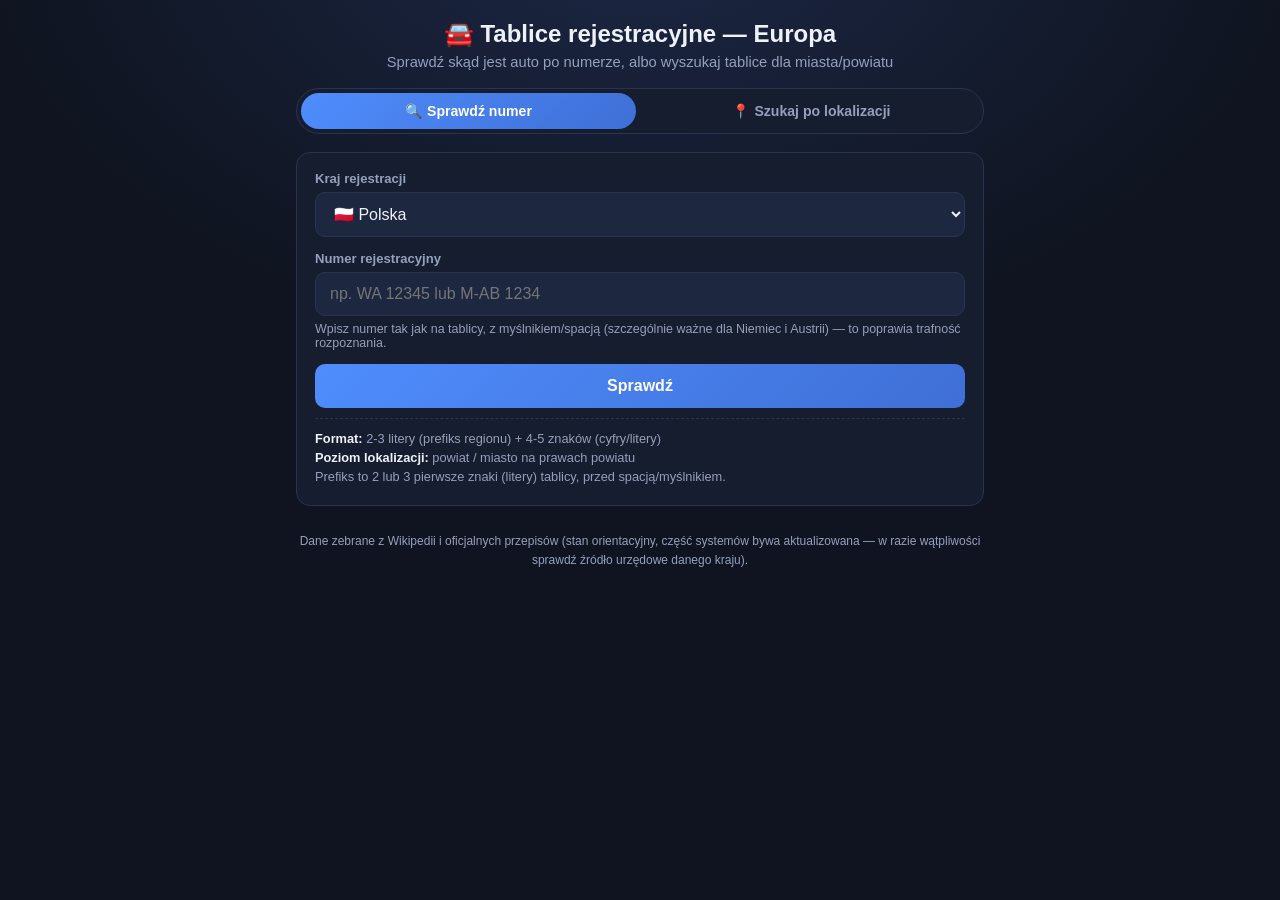
==== index.html @ 77a9dd8d "Dodaj aplikację: tablice rejestracyjne UE + Ukraina/Białoruś, wyszukiwanie miast PL" ====
<!DOCTYPE html>
<html lang="pl">
<head>
<meta charset="UTF-8">
<meta name="viewport" content="width=device-width, initial-scale=1.0, maximum-scale=1">
<title>Tablice UE — sprawdź skąd jest auto</title>
<style>
  :root{
    --bg:#0f1420; --panel:#161d2e; --panel2:#1d2740; --border:#2a3450;
    --text:#eef1f8; --muted:#93a0bd; --accent:#4f8dfd; --accent2:#38d39f;
    --danger:#ff6b6b; --radius:14px;
  }
  *{box-sizing:border-box;}
  html,body{margin:0;padding:0;}
  body{
    background:radial-gradient(1200px 800px at 50% -10%, #1c2846 0%, var(--bg) 55%);
    color:var(--text); font-family:-apple-system,BlinkMacSystemFont,"Segoe UI",Roboto,Helvetica,Arial,sans-serif;
    min-height:100vh; padding-bottom:40px;
  }
  .wrap{max-width:720px;margin:0 auto;padding:20px 16px 60px;}
  header{text-align:center;margin-bottom:18px;}
  header h1{font-size:1.5rem;margin:0 0 6px;font-weight:700;}
  header p{color:var(--muted);margin:0;font-size:0.92rem;}
  .tabs{display:flex;gap:8px;background:var(--panel);border:1px solid var(--border);border-radius:999px;padding:4px;margin:18px 0;}
  .tab{flex:1;text-align:center;padding:10px 8px;border-radius:999px;cursor:pointer;font-weight:600;font-size:0.88rem;color:var(--muted);transition:all .15s;user-select:none;}
  .tab.active{background:linear-gradient(135deg,var(--accent),#3f6fd6);color:white;}
  .card{background:var(--panel);border:1px solid var(--border);border-radius:var(--radius);padding:18px;margin-bottom:14px;}
  label{display:block;font-size:0.82rem;color:var(--muted);margin-bottom:6px;font-weight:600;}
  select, input[type=text]{
    width:100%;padding:12px 14px;border-radius:10px;border:1px solid var(--border);
    background:var(--panel2);color:var(--text);font-size:1rem;outline:none;
  }
  select:focus, input[type=text]:focus{border-color:var(--accent);}
  .row{margin-bottom:14px;}
  button.primary{
    width:100%;padding:13px 14px;border-radius:10px;border:none;
    background:linear-gradient(135deg,var(--accent),#3f6fd6);color:white;font-size:1rem;font-weight:700;
    cursor:pointer;
  }
  button.primary:active{transform:scale(0.99);}
  .country-meta{font-size:0.8rem;color:var(--muted);line-height:1.5;margin-top:10px;padding-top:10px;border-top:1px dashed var(--border);}
  .country-meta b{color:var(--text);}
  .result{margin-top:16px;}
  .result-hit{
    background:linear-gradient(135deg, rgba(56,211,159,0.15), rgba(56,211,159,0.05));
    border:1px solid rgba(56,211,159,0.4);border-radius:12px;padding:16px;
  }
  .result-hit .loc{font-size:1.25rem;font-weight:800;color:var(--accent2);}
  .result-hit .sub{color:var(--muted);font-size:0.88rem;margin-top:4px;}
  .result-miss{
    background:rgba(255,107,107,0.08);border:1px solid rgba(255,107,107,0.35);
    border-radius:12px;padding:16px;color:#ffb3b3;font-size:0.92rem;line-height:1.5;
  }
  .result-nogeo{
    background:rgba(147,160,189,0.08);border:1px solid var(--border);
    border-radius:12px;padding:16px;color:var(--muted);font-size:0.9rem;line-height:1.6;
  }
  .badge{display:inline-block;background:var(--panel2);border:1px solid var(--border);border-radius:6px;
    padding:2px 8px;font-family:ui-monospace,SFMono-Regular,Menlo,monospace;font-weight:700;margin:2px 4px 2px 0;font-size:0.85rem;}
  .list{max-height:340px;overflow-y:auto;margin-top:10px;border-radius:10px;}
  .list-item{padding:10px 12px;border-bottom:1px solid var(--border);display:flex;justify-content:space-between;align-items:center;gap:10px;}
  .list-item:last-child{border-bottom:none;}
  .list-item .name{font-weight:600;font-size:0.94rem;}
  .list-item .region{font-size:0.75rem;color:var(--muted);}
  .list-item .codes{text-align:right;flex-shrink:0;}
  .empty-hint{color:var(--muted);font-size:0.85rem;text-align:center;padding:18px 8px;}
  .toggle-hist{display:flex;gap:6px;margin-top:10px;}
  .toggle-hist button{flex:1;padding:8px;border-radius:8px;border:1px solid var(--border);background:var(--panel2);color:var(--muted);font-size:0.8rem;cursor:pointer;font-weight:600;}
  .toggle-hist button.active{background:var(--accent);color:white;border-color:var(--accent);}
  footer{text-align:center;color:var(--muted);font-size:0.75rem;margin-top:26px;line-height:1.6;}
  ::-webkit-scrollbar{width:6px;}
  ::-webkit-scrollbar-thumb{background:var(--border);border-radius:6px;}
</style>
</head>
<body>
<div class="wrap">
  <header>
    <h1>🚘 Tablice rejestracyjne — Europa</h1>
    <p>Sprawdź skąd jest auto po numerze, albo wyszukaj tablice dla miasta/powiatu</p>
  </header>

  <div class="tabs">
    <div class="tab active" data-tab="forward">🔍 Sprawdź numer</div>
    <div class="tab" data-tab="reverse">📍 Szukaj po lokalizacji</div>
  </div>

  <!-- FORWARD TAB -->
  <div id="tab-forward" class="tab-content">
    <div class="card">
      <div class="row">
        <label for="country-fwd">Kraj rejestracji</label>
        <select id="country-fwd"></select>
      </div>
      <div class="row">
        <label for="plate-input">Numer rejestracyjny</label>
        <input type="text" id="plate-input" placeholder="np. WA 12345 lub M-AB 1234" autocapitalize="characters">
        <div style="font-size:0.78rem;color:var(--muted);margin-top:6px;">Wpisz numer tak jak na tablicy, z myślnikiem/spacją (szczególnie ważne dla Niemiec i Austrii) — to poprawia trafność rozpoznania.</div>
      </div>
      <button class="primary" id="btn-check">Sprawdź</button>
      <div id="country-meta-fwd" class="country-meta"></div>
    </div>
    <div id="fwd-result" class="result"></div>
  </div>

  <!-- REVERSE TAB -->
  <div id="tab-reverse" class="tab-content" style="display:none;">
    <div class="card">
      <div class="row">
        <label for="country-rev">Kraj</label>
        <select id="country-rev"></select>
      </div>
      <div id="cz-toggle" class="toggle-hist" style="display:none;">
        <button data-mode="modern" class="active">System obecny (region)</button>
        <button data-mode="historical">System historyczny (miasto/powiat)</button>
      </div>
      <div class="row" style="margin-top:14px;">
        <label for="loc-search">Miasto / powiat / region</label>
        <input type="text" id="loc-search" placeholder="zacznij pisać nazwę...">
      </div>
      <div id="rev-meta" class="country-meta" style="display:none;"></div>
    </div>
    <div class="card" style="padding:6px 10px;">
      <div id="rev-list" class="list"></div>
    </div>
  </div>

  <footer>
    Dane zebrane z Wikipedii i oficjalnych przepisów (stan orientacyjny, część systemów bywa aktualizowana — w razie wątpliwości sprawdź źródło urzędowe danego kraju).
  </footer>
</div>

<script id="plate-data" type="application/json">{
 "PL": {
  "name": "Polska",
  "flag": "🇵🇱",
  "type": "geographic",
  "level": "powiat / miasto na prawach powiatu",
  "plateFormat": "2-3 litery (prefiks regionu) + 4-5 znaków (cyfry/litery)",
  "parseNote": "Prefiks to 2 lub 3 pierwsze znaki (litery) tablicy, przed spacją/myślnikiem.",
  "entries": [
   {
    "codes": [
     "DJ",
     "VJ"
    ],
    "location": "Jelenia Góra",
    "region": "dolnośląskie",
    "unit": "miasto"
   },
   {
    "codes": [
     "DL",
     "VL"
    ],
    "location": "Legnica",
    "region": "dolnośląskie",
    "unit": "miasto"
   },
   {
    "codes": [
     "DB",
     "VB"
    ],
    "location": "Wałbrzych",
    "region": "dolnośląskie",
    "unit": "miasto"
   },
   {
    "codes": [
     "DW",
     "DX",
     "VW",
     "VX"
    ],
    "location": "Wrocław",
    "region": "dolnośląskie",
    "unit": "miasto"
   },
   {
    "codes": [
     "DBL"
    ],
    "location": "bolesławiecki",
    "region": "dolnośląskie",
    "unit": "powiat"
   },
   {
    "codes": [
     "DDZ"
    ],
    "location": "dzierżoniowski",
    "region": "dolnośląskie",
    "unit": "powiat"
   },
   {
    "codes": [
     "DGL"
    ],
    "location": "głogowski",
    "region": "dolnośląskie",
    "unit": "powiat"
   },
   {
    "codes": [
     "DGR"
    ],
    "location": "górowski",
    "region": "dolnośląskie",
    "unit": "powiat"
   },
   {
    "codes": [
     "DJA"
    ],
    "location": "jaworski",
    "region": "dolnośląskie",
    "unit": "powiat"
   },
   {
    "codes": [
     "DJE"
    ],
    "location": "karkonoski",
    "region": "dolnośląskie",
    "unit": "powiat"
   },
   {
    "codes": [
     "DKA"
    ],
    "location": "kamiennogórski",
    "region": "dolnośląskie",
    "unit": "powiat"
   },
   {
    "codes": [
     "DKL"
    ],
    "location": "kłodzki",
    "region": "dolnośląskie",
    "unit": "powiat"
   },
   {
    "codes": [
     "DLE"
    ],
    "location": "legnicki",
    "region": "dolnośląskie",
    "unit": "powiat"
   },
   {
    "codes": [
     "DLB"
    ],
    "location": "lubański",
    "region": "dolnośląskie",
    "unit": "powiat"
   },
   {
    "codes": [
     "DLU"
    ],
    "location": "lubiński",
    "region": "dolnośląskie",
    "unit": "powiat"
   },
   {
    "codes": [
     "DLW"
    ],
    "location": "lwówecki",
    "region": "dolnośląskie",
    "unit": "powiat"
   },
   {
    "codes": [
     "DMI"
    ],
    "location": "milicki",
    "region": "dolnośląskie",
    "unit": "powiat"
   },
   {
    "codes": [
     "DOL"
    ],
    "location": "oleśnicki",
    "region": "dolnośląskie",
    "unit": "powiat"
   },
   {
    "codes": [
     "DOA"
    ],
    "location": "oławski",
    "region": "dolnośląskie",
    "unit": "powiat"
   },
   {
    "codes": [
     "DPL"
    ],
    "location": "polkowicki",
    "region": "dolnośląskie",
    "unit": "powiat"
   },
   {
    "codes": [
     "DST"
    ],
    "location": "strzeliński",
    "region": "dolnośląskie",
    "unit": "powiat"
   },
   {
    "codes": [
     "DSR"
    ],
    "location": "średzki (dolnośląski)",
    "region": "dolnośląskie",
    "unit": "powiat"
   },
   {
    "codes": [
     "DSW"
    ],
    "location": "świdnicki (dolnośląski)",
    "region": "dolnośląskie",
    "unit": "powiat"
   },
   {
    "codes": [
     "DTR"
    ],
    "location": "trzebnicki",
    "region": "dolnośląskie",
    "unit": "powiat"
   },
   {
    "codes": [
     "DBA"
    ],
    "location": "wałbrzyski",
    "region": "dolnośląskie",
    "unit": "powiat"
   },
   {
    "codes": [
     "DWL"
    ],
    "location": "wołowski",
    "region": "dolnośląskie",
    "unit": "powiat"
   },
   {
    "codes": [
     "DWR"
    ],
    "location": "wrocławski",
    "region": "dolnośląskie",
    "unit": "powiat"
   },
   {
    "codes": [
     "DZA"
    ],
    "location": "ząbkowicki",
    "region": "dolnośląskie",
    "unit": "powiat"
   },
   {
    "codes": [
     "DZG"
    ],
    "location": "zgorzelecki",
    "region": "dolnośląskie",
    "unit": "powiat"
   },
   {
    "codes": [
     "DZL"
    ],
    "location": "złotoryjski",
    "region": "dolnośląskie",
    "unit": "powiat"
   },
   {
    "codes": [
     "CB"
    ],
    "location": "Bydgoszcz",
    "region": "kujawsko-pomorskie",
    "unit": "miasto"
   },
   {
    "codes": [
     "CG"
    ],
    "location": "Grudziądz",
    "region": "kujawsko-pomorskie",
    "unit": "miasto"
   },
   {
    "codes": [
     "CT"
    ],
    "location": "Toruń",
    "region": "kujawsko-pomorskie",
    "unit": "miasto"
   },
   {
    "codes": [
     "CW"
    ],
    "location": "Włocławek",
    "region": "kujawsko-pomorskie",
    "unit": "miasto"
   },
   {
    "codes": [
     "CAL"
    ],
    "location": "aleksandrowski",
    "region": "kujawsko-pomorskie",
    "unit": "powiat"
   },
   {
    "codes": [
     "CBR"
    ],
    "location": "brodnicki",
    "region": "kujawsko-pomorskie",
    "unit": "powiat"
   },
   {
    "codes": [
     "CBY",
     "CBC"
    ],
    "location": "bydgoski",
    "region": "kujawsko-pomorskie",
    "unit": "powiat"
   },
   {
    "codes": [
     "CCH"
    ],
    "location": "chełmiński",
    "region": "kujawsko-pomorskie",
    "unit": "powiat"
   },
   {
    "codes": [
     "CGD"
    ],
    "location": "golubsko-dobrzyński",
    "region": "kujawsko-pomorskie",
    "unit": "powiat"
   },
   {
    "codes": [
     "CGR"
    ],
    "location": "grudziądzki",
    "region": "kujawsko-pomorskie",
    "unit": "powiat"
   },
   {
    "codes": [
     "CIN"
    ],
    "location": "inowrocławski",
    "region": "kujawsko-pomorskie",
    "unit": "powiat"
   },
   {
    "codes": [
     "CLI"
    ],
    "location": "lipnowski",
    "region": "kujawsko-pomorskie",
    "unit": "powiat"
   },
   {
    "codes": [
     "CMG"
    ],
    "location": "mogileński",
    "region": "kujawsko-pomorskie",
    "unit": "powiat"
   },
   {
    "codes": [
     "CNA"
    ],
    "location": "nakielski",
    "region": "kujawsko-pomorskie",
    "unit": "powiat"
   },
   {
    "codes": [
     "CRA"
    ],
    "location": "radziejowski",
    "region": "kujawsko-pomorskie",
    "unit": "powiat"
   },
   {
    "codes": [
     "CRY"
    ],
    "location": "rypiński",
    "region": "kujawsko-pomorskie",
    "unit": "powiat"
   },
   {
    "codes": [
     "CSE"
    ],
    "location": "sępoleński",
    "region": "kujawsko-pomorskie",
    "unit": "powiat"
   },
   {
    "codes": [
     "CSW"
    ],
    "location": "świecki",
    "region": "kujawsko-pomorskie",
    "unit": "powiat"
   },
   {
    "codes": [
     "CTR"
    ],
    "location": "toruński",
    "region": "kujawsko-pomorskie",
    "unit": "powiat"
   },
   {
    "codes": [
     "CTU"
    ],
    "location": "tucholski",
    "region": "kujawsko-pomorskie",
    "unit": "powiat"
   },
   {
    "codes": [
     "CWA"
    ],
    "location": "wąbrzeski",
    "region": "kujawsko-pomorskie",
    "unit": "powiat"
   },
   {
    "codes": [
     "CWL"
    ],
    "location": "włocławski",
    "region": "kujawsko-pomorskie",
    "unit": "powiat"
   },
   {
    "codes": [
     "CZN"
    ],
    "location": "żniński",
    "region": "kujawsko-pomorskie",
    "unit": "powiat"
   },
   {
    "codes": [
     "LB"
    ],
    "location": "Biała Podlaska",
    "region": "lubelskie",
    "unit": "miasto"
   },
   {
    "codes": [
     "LC"
    ],
    "location": "Chełm",
    "region": "lubelskie",
    "unit": "miasto"
   },
   {
    "codes": [
     "LU"
    ],
    "location": "Lublin",
    "region": "lubelskie",
    "unit": "miasto"
   },
   {
    "codes": [
     "LZ"
    ],
    "location": "Zamość",
    "region": "lubelskie",
    "unit": "miasto"
   },
   {
    "codes": [
     "LBI"
    ],
    "location": "bialski",
    "region": "lubelskie",
    "unit": "powiat"
   },
   {
    "codes": [
     "LBL"
    ],
    "location": "biłgorajski",
    "region": "lubelskie",
    "unit": "powiat"
   },
   {
    "codes": [
     "LCH"
    ],
    "location": "chełmski",
    "region": "lubelskie",
    "unit": "powiat"
   },
   {
    "codes": [
     "LHR"
    ],
    "location": "hrubieszowski",
    "region": "lubelskie",
    "unit": "powiat"
   },
   {
    "codes": [
     "LJA"
    ],
    "location": "janowski",
    "region": "lubelskie",
    "unit": "powiat"
   },
   {
    "codes": [
     "LKS"
    ],
    "location": "krasnostawski",
    "region": "lubelskie",
    "unit": "powiat"
   },
   {
    "codes": [
     "LKR"
    ],
    "location": "kraśnicki",
    "region": "lubelskie",
    "unit": "powiat"
   },
   {
    "codes": [
     "LLB"
    ],
    "location": "lubartowski",
    "region": "lubelskie",
    "unit": "powiat"
   },
   {
    "codes": [
     "LUB"
    ],
    "location": "lubelski",
    "region": "lubelskie",
    "unit": "powiat"
   },
   {
    "codes": [
     "LLE"
    ],
    "location": "łęczyński",
    "region": "lubelskie",
    "unit": "powiat"
   },
   {
    "codes": [
     "LLU"
    ],
    "location": "łukowski",
    "region": "lubelskie",
    "unit": "powiat"
   },
   {
    "codes": [
     "LOP"
    ],
    "location": "opolski (lubelski)",
    "region": "lubelskie",
    "unit": "powiat"
   },
   {
    "codes": [
     "LPA"
    ],
    "location": "parczewski",
    "region": "lubelskie",
    "unit": "powiat"
   },
   {
    "codes": [
     "LPU"
    ],
    "location": "puławski",
    "region": "lubelskie",
    "unit": "powiat"
   },
   {
    "codes": [
     "LRA"
    ],
    "location": "radzyński",
    "region": "lubelskie",
    "unit": "powiat"
   },
   {
    "codes": [
     "LRY"
    ],
    "location": "rycki",
    "region": "lubelskie",
    "unit": "powiat"
   },
   {
    "codes": [
     "LSW"
    ],
    "location": "świdnicki (lubelski)",
    "region": "lubelskie",
    "unit": "powiat"
   },
   {
    "codes": [
     "LTM"
    ],
    "location": "tomaszowski (lubelski)",
    "region": "lubelskie",
    "unit": "powiat"
   },
   {
    "codes": [
     "LWL"
    ],
    "location": "włodawski",
    "region": "lubelskie",
    "unit": "powiat"
   },
   {
    "codes": [
     "LZA"
    ],
    "location": "zamojski",
    "region": "lubelskie",
    "unit": "powiat"
   },
   {
    "codes": [
     "FG"
    ],
    "location": "Gorzów Wielkopolski",
    "region": "lubuskie",
    "unit": "miasto"
   },
   {
    "codes": [
     "FZ"
    ],
    "location": "Zielona Góra",
    "region": "lubuskie",
    "unit": "miasto"
   },
   {
    "codes": [
     "FGW"
    ],
    "location": "gorzowski",
    "region": "lubuskie",
    "unit": "powiat"
   },
   {
    "codes": [
     "FKR"
    ],
    "location": "krośnieński (lubuski)",
    "region": "lubuskie",
    "unit": "powiat"
   },
   {
    "codes": [
     "FMI"
    ],
    "location": "międzyrzecki",
    "region": "lubuskie",
    "unit": "powiat"
   },
   {
    "codes": [
     "FNW"
    ],
    "location": "nowosolski",
    "region": "lubuskie",
    "unit": "powiat"
   },
   {
    "codes": [
     "FSL"
    ],
    "location": "słubicki",
    "region": "lubuskie",
    "unit": "powiat"
   },
   {
    "codes": [
     "FSD"
    ],
    "location": "strzelecko-drezdenecki",
    "region": "lubuskie",
    "unit": "powiat"
   },
   {
    "codes": [
     "FSU"
    ],
    "location": "sulęciński",
    "region": "lubuskie",
    "unit": "powiat"
   },
   {
    "codes": [
     "FSW"
    ],
    "location": "świebodziński",
    "region": "lubuskie",
    "unit": "powiat"
   },
   {
    "codes": [
     "FWS"
    ],
    "location": "wschowski",
    "region": "lubuskie",
    "unit": "powiat"
   },
   {
    "codes": [
     "FZI"
    ],
    "location": "zielonogórski",
    "region": "lubuskie",
    "unit": "powiat"
   },
   {
    "codes": [
     "FZG"
    ],
    "location": "żagański",
    "region": "lubuskie",
    "unit": "powiat"
   },
   {
    "codes": [
     "FZA"
    ],
    "location": "żarski",
    "region": "lubuskie",
    "unit": "powiat"
   },
   {
    "codes": [
     "EL",
     "ED"
    ],
    "location": "Łódź",
    "region": "łódzkie",
    "unit": "miasto"
   },
   {
    "codes": [
     "EP"
    ],
    "location": "Piotrków Trybunalski",
    "region": "łódzkie",
    "unit": "miasto"
   },
   {
    "codes": [
     "ES"
    ],
    "location": "Skierniewice",
    "region": "łódzkie",
    "unit": "miasto"
   },
   {
    "codes": [
     "EBR"
    ],
    "location": "brzeziński",
    "region": "łódzkie",
    "unit": "powiat"
   },
   {
    "codes": [
     "EBE"
    ],
    "location": "bełchatowski",
    "region": "łódzkie",
    "unit": "powiat"
   },
   {
    "codes": [
     "EKU"
    ],
    "location": "kutnowski",
    "region": "łódzkie",
    "unit": "powiat"
   },
   {
    "codes": [
     "ELA"
    ],
    "location": "łaski",
    "region": "łódzkie",
    "unit": "powiat"
   },
   {
    "codes": [
     "ELE"
    ],
    "location": "łęczycki",
    "region": "łódzkie",
    "unit": "powiat"
   },
   {
    "codes": [
     "ELC"
    ],
    "location": "łowicki",
    "region": "łódzkie",
    "unit": "powiat"
   },
   {
    "codes": [
     "ELW"
    ],
    "location": "łódzki wschodni",
    "region": "łódzkie",
    "unit": "powiat"
   },
   {
    "codes": [
     "EOP"
    ],
    "location": "opoczyński",
    "region": "łódzkie",
    "unit": "powiat"
   },
   {
    "codes": [
     "EPA"
    ],
    "location": "pabianicki",
    "region": "łódzkie",
    "unit": "powiat"
   },
   {
    "codes": [
     "EPJ"
    ],
    "location": "pajęczański",
    "region": "łódzkie",
    "unit": "powiat"
   },
   {
    "codes": [
     "EPI"
    ],
    "location": "piotrkowski",
    "region": "łódzkie",
    "unit": "powiat"
   },
   {
    "codes": [
     "EPD"
    ],
    "location": "poddębicki",
    "region": "łódzkie",
    "unit": "powiat"
   },
   {
    "codes": [
     "ERA"
    ],
    "location": "radomszczański",
    "region": "łódzkie",
    "unit": "powiat"
   },
   {
    "codes": [
     "ERW"
    ],
    "location": "rawski",
    "region": "łódzkie",
    "unit": "powiat"
   },
   {
    "codes": [
     "ESI"
    ],
    "location": "sieradzki",
    "region": "łódzkie",
    "unit": "powiat"
   },
   {
    "codes": [
     "ESK"
    ],
    "location": "skierniewicki",
    "region": "łódzkie",
    "unit": "powiat"
   },
   {
    "codes": [
     "ETM"
    ],
    "location": "tomaszowski (łódzki)",
    "region": "łódzkie",
    "unit": "powiat"
   },
   {
    "codes": [
     "EWI"
    ],
    "location": "wieluński",
    "region": "łódzkie",
    "unit": "powiat"
   },
   {
    "codes": [
     "EWE"
    ],
    "location": "wieruszowski",
    "region": "łódzkie",
    "unit": "powiat"
   },
   {
    "codes": [
     "EZD"
    ],
    "location": "zduńskowolski",
    "region": "łódzkie",
    "unit": "powiat"
   },
   {
    "codes": [
     "EZG"
    ],
    "location": "zgierski",
    "region": "łódzkie",
    "unit": "powiat"
   },
   {
    "codes": [
     "KR",
     "KK",
     "JR",
     "JK"
    ],
    "location": "Kraków",
    "region": "małopolskie",
    "unit": "miasto"
   },
   {
    "codes": [
     "KN",
     "JN"
    ],
    "location": "Nowy Sącz",
    "region": "małopolskie",
    "unit": "miasto"
   },
   {
    "codes": [
     "KT",
     "JT"
    ],
    "location": "Tarnów",
    "region": "małopolskie",
    "unit": "miasto"
   },
   {
    "codes": [
     "KBC",
     "KBA"
    ],
    "location": "bocheński",
    "region": "małopolskie",
    "unit": "powiat"
   },
   {
    "codes": [
     "KBR"
    ],
    "location": "brzeski (małopolski)",
    "region": "małopolskie",
    "unit": "powiat"
   },
   {
    "codes": [
     "KCH"
    ],
    "location": "chrzanowski",
    "region": "małopolskie",
    "unit": "powiat"
   },
   {
    "codes": [
     "KDA"
    ],
    "location": "dąbrowski",
    "region": "małopolskie",
    "unit": "powiat"
   },
   {
    "codes": [
     "KGR"
    ],
    "location": "gorlicki",
    "region": "małopolskie",
    "unit": "powiat"
   },
   {
    "codes": [
     "KRA",
     "KRK"
    ],
    "location": "krakowski",
    "region": "małopolskie",
    "unit": "powiat"
   },
   {
    "codes": [
     "KLI"
    ],
    "location": "limanowski",
    "region": "małopolskie",
    "unit": "powiat"
   },
   {
    "codes": [
     "KMI"
    ],
    "location": "miechowski",
    "region": "małopolskie",
    "unit": "powiat"
   },
   {
    "codes": [
     "KMY"
    ],
    "location": "myślenicki",
    "region": "małopolskie",
    "unit": "powiat"
   },
   {
    "codes": [
     "KNS"
    ],
    "location": "nowosądecki",
    "region": "małopolskie",
    "unit": "powiat"
   },
   {
    "codes": [
     "KNT"
    ],
    "location": "nowotarski",
    "region": "małopolskie",
    "unit": "powiat"
   },
   {
    "codes": [
     "KOL"
    ],
    "location": "olkuski",
    "region": "małopolskie",
    "unit": "powiat"
   },
   {
    "codes": [
     "KOS"
    ],
    "location": "oświęcimski",
    "region": "małopolskie",
    "unit": "powiat"
   },
   {
    "codes": [
     "KPR"
    ],
    "location": "proszowicki",
    "region": "małopolskie",
    "unit": "powiat"
   },
   {
    "codes": [
     "KSU"
    ],
    "location": "suski",
    "region": "małopolskie",
    "unit": "powiat"
   },
   {
    "codes": [
     "KTA"
    ],
    "location": "tarnowski",
    "region": "małopolskie",
    "unit": "powiat"
   },
   {
    "codes": [
     "KTT"
    ],
    "location": "tatrzański",
    "region": "małopolskie",
    "unit": "powiat"
   },
   {
    "codes": [
     "KWA"
    ],
    "location": "wadowicki",
    "region": "małopolskie",
    "unit": "powiat"
   },
   {
    "codes": [
     "KWI"
    ],
    "location": "wielicki",
    "region": "małopolskie",
    "unit": "powiat"
   },
   {
    "codes": [
     "WA",
     "WB",
     "WD",
     "WE",
     "WF",
     "WH",
     "WI",
     "WJ",
     "WK",
     "WN",
     "WT",
     "WU",
     "WW",
     "WX",
     "WY"
    ],
    "location": "Warszawa (m.st.)",
    "region": "mazowieckie",
    "unit": "miasto"
   },
   {
    "codes": [
     "WO",
     "AO"
    ],
    "location": "Ostrołęka",
    "region": "mazowieckie",
    "unit": "miasto"
   },
   {
    "codes": [
     "WP",
     "AP"
    ],
    "location": "Płock",
    "region": "mazowieckie",
    "unit": "miasto"
   },
   {
    "codes": [
     "WR",
     "AR"
    ],
    "location": "Radom",
    "region": "mazowieckie",
    "unit": "miasto"
   },
   {
    "codes": [
     "WS",
     "AS"
    ],
    "location": "Siedlce",
    "region": "mazowieckie",
    "unit": "miasto"
   },
   {
    "codes": [
     "WBR"
    ],
    "location": "białobrzeski",
    "region": "mazowieckie",
    "unit": "powiat"
   },
   {
    "codes": [
     "WCI"
    ],
    "location": "ciechanowski",
    "region": "mazowieckie",
    "unit": "powiat"
   },
   {
    "codes": [
     "WG"
    ],
    "location": "garwoliński",
    "region": "mazowieckie",
    "unit": "powiat"
   },
   {
    "codes": [
     "WGS"
    ],
    "location": "gostyniński",
    "region": "mazowieckie",
    "unit": "powiat"
   },
   {
    "codes": [
     "WGM"
    ],
    "location": "grodziski (mazowiecki)",
    "region": "mazowieckie",
    "unit": "powiat"
   },
   {
    "codes": [
     "WGR"
    ],
    "location": "grójecki",
    "region": "mazowieckie",
    "unit": "powiat"
   },
   {
    "codes": [
     "WKZ"
    ],
    "location": "kozienicki",
    "region": "mazowieckie",
    "unit": "powiat"
   },
   {
    "codes": [
     "WL"
    ],
    "location": "legionowski",
    "region": "mazowieckie",
    "unit": "powiat"
   },
   {
    "codes": [
     "WLI"
    ],
    "location": "lipski",
    "region": "mazowieckie",
    "unit": "powiat"
   },
   {
    "codes": [
     "WLS"
    ],
    "location": "łosicki",
    "region": "mazowieckie",
    "unit": "powiat"
   },
   {
    "codes": [
     "WMA"
    ],
    "location": "makowski",
    "region": "mazowieckie",
    "unit": "powiat"
   },
   {
    "codes": [
     "WM"
    ],
    "location": "miński",
    "region": "mazowieckie",
    "unit": "powiat"
   },
   {
    "codes": [
     "WML"
    ],
    "location": "mławski",
    "region": "mazowieckie",
    "unit": "powiat"
   },
   {
    "codes": [
     "WND"
    ],
    "location": "nowodworski (mazowiecki)",
    "region": "mazowieckie",
    "unit": "powiat"
   },
   {
    "codes": [
     "WOS"
    ],
    "location": "ostrołęcki",
    "region": "mazowieckie",
    "unit": "powiat"
   },
   {
    "codes": [
     "WOR"
    ],
    "location": "ostrowski (mazowiecki)",
    "region": "mazowieckie",
    "unit": "powiat"
   },
   {
    "codes": [
     "WOT"
    ],
    "location": "otwocki",
    "region": "mazowieckie",
    "unit": "powiat"
   },
   {
    "codes": [
     "WPI",
     "WPA",
     "WPW",
     "WPX"
    ],
    "location": "piaseczyński",
    "region": "mazowieckie",
    "unit": "powiat"
   },
   {
    "codes": [
     "WPL"
    ],
    "location": "płocki",
    "region": "mazowieckie",
    "unit": "powiat"
   },
   {
    "codes": [
     "WPN"
    ],
    "location": "płoński",
    "region": "mazowieckie",
    "unit": "powiat"
   },
   {
    "codes": [
     "WPR",
     "WPP",
     "WPS"
    ],
    "location": "pruszkowski",
    "region": "mazowieckie",
    "unit": "powiat"
   },
   {
    "codes": [
     "WPZ"
    ],
    "location": "przasnyski",
    "region": "mazowieckie",
    "unit": "powiat"
   },
   {
    "codes": [
     "WPY"
    ],
    "location": "przysuski",
    "region": "mazowieckie",
    "unit": "powiat"
   },
   {
    "codes": [
     "WPU"
    ],
    "location": "pułtuski",
    "region": "mazowieckie",
    "unit": "powiat"
   },
   {
    "codes": [
     "WRA"
    ],
    "location": "radomski",
    "region": "mazowieckie",
    "unit": "powiat"
   },
   {
    "codes": [
     "WSI"
    ],
    "location": "siedlecki",
    "region": "mazowieckie",
    "unit": "powiat"
   },
   {
    "codes": [
     "WSE"
    ],
    "location": "sierpecki",
    "region": "mazowieckie",
    "unit": "powiat"
   },
   {
    "codes": [
     "WSC"
    ],
    "location": "sochaczewski",
    "region": "mazowieckie",
    "unit": "powiat"
   },
   {
    "codes": [
     "WSK"
    ],
    "location": "sokołowski",
    "region": "mazowieckie",
    "unit": "powiat"
   },
   {
    "codes": [
     "WSZ"
    ],
    "location": "szydłowiecki",
    "region": "mazowieckie",
    "unit": "powiat"
   },
   {
    "codes": [
     "WZ"
    ],
    "location": "warszawski zachodni",
    "region": "mazowieckie",
    "unit": "powiat"
   },
   {
    "codes": [
     "WWE"
    ],
    "location": "węgrowski",
    "region": "mazowieckie",
    "unit": "powiat"
   },
   {
    "codes": [
     "WWL",
     "WV"
    ],
    "location": "wołomiński",
    "region": "mazowieckie",
    "unit": "powiat"
   },
   {
    "codes": [
     "WWY"
    ],
    "location": "wyszkowski",
    "region": "mazowieckie",
    "unit": "powiat"
   },
   {
    "codes": [
     "WZW"
    ],
    "location": "zwoleński",
    "region": "mazowieckie",
    "unit": "powiat"
   },
   {
    "codes": [
     "WZU"
    ],
    "location": "żuromiński",
    "region": "mazowieckie",
    "unit": "powiat"
   },
   {
    "codes": [
     "WZY"
    ],
    "location": "żyrardowski",
    "region": "mazowieckie",
    "unit": "powiat"
   },
   {
    "codes": [
     "OP"
    ],
    "location": "Opole",
    "region": "opolskie",
    "unit": "miasto"
   },
   {
    "codes": [
     "OB"
    ],
    "location": "brzeski (opolski)",
    "region": "opolskie",
    "unit": "powiat"
   },
   {
    "codes": [
     "OGL"
    ],
    "location": "głubczycki",
    "region": "opolskie",
    "unit": "powiat"
   },
   {
    "codes": [
     "OK"
    ],
    "location": "kędzierzyńsko-kozielski",
    "region": "opolskie",
    "unit": "powiat"
   },
   {
    "codes": [
     "OKL"
    ],
    "location": "kluczborski",
    "region": "opolskie",
    "unit": "powiat"
   },
   {
    "codes": [
     "OKR"
    ],
    "location": "krapkowicki",
    "region": "opolskie",
    "unit": "powiat"
   },
   {
    "codes": [
     "ONA"
    ],
    "location": "namysłowski",
    "region": "opolskie",
    "unit": "powiat"
   },
   {
    "codes": [
     "ONY"
    ],
    "location": "nyski",
    "region": "opolskie",
    "unit": "powiat"
   },
   {
    "codes": [
     "OOL"
    ],
    "location": "oleski",
    "region": "opolskie",
    "unit": "powiat"
   },
   {
    "codes": [
     "OPO"
    ],
    "location": "opolski",
    "region": "opolskie",
    "unit": "powiat"
   },
   {
    "codes": [
     "OPR"
    ],
    "location": "prudnicki",
    "region": "opolskie",
    "unit": "powiat"
   },
   {
    "codes": [
     "OST"
    ],
    "location": "strzelecki (opolski)",
    "region": "opolskie",
    "unit": "powiat"
   },
   {
    "codes": [
     "RK",
     "YK"
    ],
    "location": "Krosno",
    "region": "podkarpackie",
    "unit": "miasto"
   },
   {
    "codes": [
     "RP",
     "YP"
    ],
    "location": "Przemyśl",
    "region": "podkarpackie",
    "unit": "miasto"
   },
   {
    "codes": [
     "RZ",
     "YZ"
    ],
    "location": "Rzeszów",
    "region": "podkarpackie",
    "unit": "miasto"
   },
   {
    "codes": [
     "RT",
     "YT"
    ],
    "location": "Tarnobrzeg",
    "region": "podkarpackie",
    "unit": "miasto"
   },
   {
    "codes": [
     "RBI"
    ],
    "location": "bieszczadzki",
    "region": "podkarpackie",
    "unit": "powiat"
   },
   {
    "codes": [
     "RBR"
    ],
    "location": "brzozowski",
    "region": "podkarpackie",
    "unit": "powiat"
   },
   {
    "codes": [
     "RDE"
    ],
    "location": "dębicki",
    "region": "podkarpackie",
    "unit": "powiat"
   },
   {
    "codes": [
     "RJA"
    ],
    "location": "jarosławski",
    "region": "podkarpackie",
    "unit": "powiat"
   },
   {
    "codes": [
     "RJS"
    ],
    "location": "jasielski",
    "region": "podkarpackie",
    "unit": "powiat"
   },
   {
    "codes": [
     "RKL"
    ],
    "location": "kolbuszowski",
    "region": "podkarpackie",
    "unit": "powiat"
   },
   {
    "codes": [
     "RKR"
    ],
    "location": "krośnieński (podkarpacki)",
    "region": "podkarpackie",
    "unit": "powiat"
   },
   {
    "codes": [
     "RLS"
    ],
    "location": "leski",
    "region": "podkarpackie",
    "unit": "powiat"
   },
   {
    "codes": [
     "RLE"
    ],
    "location": "leżajski",
    "region": "podkarpackie",
    "unit": "powiat"
   },
   {
    "codes": [
     "RLU"
    ],
    "location": "lubaczowski",
    "region": "podkarpackie",
    "unit": "powiat"
   },
   {
    "codes": [
     "RLA"
    ],
    "location": "łańcucki",
    "region": "podkarpackie",
    "unit": "powiat"
   },
   {
    "codes": [
     "RMI"
    ],
    "location": "mielecki",
    "region": "podkarpackie",
    "unit": "powiat"
   },
   {
    "codes": [
     "RNI"
    ],
    "location": "niżański",
    "region": "podkarpackie",
    "unit": "powiat"
   },
   {
    "codes": [
     "RPR"
    ],
    "location": "przemyski",
    "region": "podkarpackie",
    "unit": "powiat"
   },
   {
    "codes": [
     "RPZ"
    ],
    "location": "przeworski",
    "region": "podkarpackie",
    "unit": "powiat"
   },
   {
    "codes": [
     "RRS"
    ],
    "location": "ropczycko-sędziszowski",
    "region": "podkarpackie",
    "unit": "powiat"
   },
   {
    "codes": [
     "RZE",
     "RZZ",
     "RZR"
    ],
    "location": "rzeszowski",
    "region": "podkarpackie",
    "unit": "powiat"
   },
   {
    "codes": [
     "RSA"
    ],
    "location": "sanocki",
    "region": "podkarpackie",
    "unit": "powiat"
   },
   {
    "codes": [
     "RST"
    ],
    "location": "stalowowolski",
    "region": "podkarpackie",
    "unit": "powiat"
   },
   {
    "codes": [
     "RSR"
    ],
    "location": "strzyżowski",
    "region": "podkarpackie",
    "unit": "powiat"
   },
   {
    "codes": [
     "RTA"
    ],
    "location": "tarnobrzeski",
    "region": "podkarpackie",
    "unit": "powiat"
   },
   {
    "codes": [
     "BI"
    ],
    "location": "Białystok",
    "region": "podlaskie",
    "unit": "miasto"
   },
   {
    "codes": [
     "BL"
    ],
    "location": "Łomża",
    "region": "podlaskie",
    "unit": "miasto"
   },
   {
    "codes": [
     "BS"
    ],
    "location": "Suwałki",
    "region": "podlaskie",
    "unit": "miasto"
   },
   {
    "codes": [
     "BAU"
    ],
    "location": "augustowski",
    "region": "podlaskie",
    "unit": "powiat"
   },
   {
    "codes": [
     "BIA",
     "BIB"
    ],
    "location": "białostocki",
    "region": "podlaskie",
    "unit": "powiat"
   },
   {
    "codes": [
     "BBI"
    ],
    "location": "bielski (podlaski)",
    "region": "podlaskie",
    "unit": "powiat"
   },
   {
    "codes": [
     "BGR"
    ],
    "location": "grajewski",
    "region": "podlaskie",
    "unit": "powiat"
   },
   {
    "codes": [
     "BHA"
    ],
    "location": "hajnowski",
    "region": "podlaskie",
    "unit": "powiat"
   },
   {
    "codes": [
     "BKL"
    ],
    "location": "kolneński",
    "region": "podlaskie",
    "unit": "powiat"
   },
   {
    "codes": [
     "BLM"
    ],
    "location": "łomżyński",
    "region": "podlaskie",
    "unit": "powiat"
   },
   {
    "codes": [
     "BMN"
    ],
    "location": "moniecki",
    "region": "podlaskie",
    "unit": "powiat"
   },
   {
    "codes": [
     "BSE"
    ],
    "location": "sejneński",
    "region": "podlaskie",
    "unit": "powiat"
   },
   {
    "codes": [
     "BSI"
    ],
    "location": "siemiatycki",
    "region": "podlaskie",
    "unit": "powiat"
   },
   {
    "codes": [
     "BSK"
    ],
    "location": "sokólski",
    "region": "podlaskie",
    "unit": "powiat"
   },
   {
    "codes": [
     "BSU"
    ],
    "location": "suwalski",
    "region": "podlaskie",
    "unit": "powiat"
   },
   {
    "codes": [
     "BWM"
    ],
    "location": "wysokomazowiecki",
    "region": "podlaskie",
    "unit": "powiat"
   },
   {
    "codes": [
     "BZA"
    ],
    "location": "zambrowski",
    "region": "podlaskie",
    "unit": "powiat"
   },
   {
    "codes": [
     "GD",
     "XD"
    ],
    "location": "Gdańsk",
    "region": "pomorskie",
    "unit": "miasto"
   },
   {
    "codes": [
     "GA",
     "XA"
    ],
    "location": "Gdynia",
    "region": "pomorskie",
    "unit": "miasto"
   },
   {
    "codes": [
     "GS",
     "XS"
    ],
    "location": "Słupsk",
    "region": "pomorskie",
    "unit": "miasto"
   },
   {
    "codes": [
     "GSP",
     "XSP"
    ],
    "location": "Sopot",
    "region": "pomorskie",
    "unit": "miasto"
   },
   {
    "codes": [
     "GBY"
    ],
    "location": "bytowski",
    "region": "pomorskie",
    "unit": "powiat"
   },
   {
    "codes": [
     "GCH"
    ],
    "location": "chojnicki",
    "region": "pomorskie",
    "unit": "powiat"
   },
   {
    "codes": [
     "GCZ"
    ],
    "location": "człuchowski",
    "region": "pomorskie",
    "unit": "powiat"
   },
   {
    "codes": [
     "GDA"
    ],
    "location": "gdański",
    "region": "pomorskie",
    "unit": "powiat"
   },
   {
    "codes": [
     "GKA",
     "GKY",
     "GKZ"
    ],
    "location": "kartuski",
    "region": "pomorskie",
    "unit": "powiat"
   },
   {
    "codes": [
     "GKS"
    ],
    "location": "kościerski",
    "region": "pomorskie",
    "unit": "powiat"
   },
   {
    "codes": [
     "GKW"
    ],
    "location": "kwidzyński",
    "region": "pomorskie",
    "unit": "powiat"
   },
   {
    "codes": [
     "GLE"
    ],
    "location": "lęborski",
    "region": "pomorskie",
    "unit": "powiat"
   },
   {
    "codes": [
     "GMB"
    ],
    "location": "malborski",
    "region": "pomorskie",
    "unit": "powiat"
   },
   {
    "codes": [
     "GND"
    ],
    "location": "nowodworski (pomorski)",
    "region": "pomorskie",
    "unit": "powiat"
   },
   {
    "codes": [
     "GPU"
    ],
    "location": "pucki",
    "region": "pomorskie",
    "unit": "powiat"
   },
   {
    "codes": [
     "GSL"
    ],
    "location": "słupski",
    "region": "pomorskie",
    "unit": "powiat"
   },
   {
    "codes": [
     "GST"
    ],
    "location": "starogardzki",
    "region": "pomorskie",
    "unit": "powiat"
   },
   {
    "codes": [
     "GSZ"
    ],
    "location": "sztumski",
    "region": "pomorskie",
    "unit": "powiat"
   },
   {
    "codes": [
     "GTC"
    ],
    "location": "tczewski",
    "region": "pomorskie",
    "unit": "powiat"
   },
   {
    "codes": [
     "GWE",
     "GWO"
    ],
    "location": "wejherowski",
    "region": "pomorskie",
    "unit": "powiat"
   },
   {
    "codes": [
     "SB"
    ],
    "location": "Bielsko-Biała",
    "region": "śląskie",
    "unit": "miasto"
   },
   {
    "codes": [
     "SY"
    ],
    "location": "Bytom",
    "region": "śląskie",
    "unit": "miasto"
   },
   {
    "codes": [
     "SH"
    ],
    "location": "Chorzów",
    "region": "śląskie",
    "unit": "miasto"
   },
   {
    "codes": [
     "SC"
    ],
    "location": "Częstochowa",
    "region": "śląskie",
    "unit": "miasto"
   },
   {
    "codes": [
     "SD"
    ],
    "location": "Dąbrowa Górnicza",
    "region": "śląskie",
    "unit": "miasto"
   },
   {
    "codes": [
     "SG"
    ],
    "location": "Gliwice",
    "region": "śląskie",
    "unit": "miasto"
   },
   {
    "codes": [
     "SJZ"
    ],
    "location": "Jastrzębie-Zdrój",
    "region": "śląskie",
    "unit": "miasto"
   },
   {
    "codes": [
     "SJ"
    ],
    "location": "Jaworzno",
    "region": "śląskie",
    "unit": "miasto"
   },
   {
    "codes": [
     "SK"
    ],
    "location": "Katowice",
    "region": "śląskie",
    "unit": "miasto"
   },
   {
    "codes": [
     "SM"
    ],
    "location": "Mysłowice",
    "region": "śląskie",
    "unit": "miasto"
   },
   {
    "codes": [
     "SPI"
    ],
    "location": "Piekary Śląskie",
    "region": "śląskie",
    "unit": "miasto"
   },
   {
    "codes": [
     "SRS",
     "SL"
    ],
    "location": "Ruda Śląska",
    "region": "śląskie",
    "unit": "miasto"
   },
   {
    "codes": [
     "SR"
    ],
    "location": "Rybnik",
    "region": "śląskie",
    "unit": "miasto"
   },
   {
    "codes": [
     "SI"
    ],
    "location": "Siemianowice Śląskie",
    "region": "śląskie",
    "unit": "miasto"
   },
   {
    "codes": [
     "SO"
    ],
    "location": "Sosnowiec",
    "region": "śląskie",
    "unit": "miasto"
   },
   {
    "codes": [
     "SW"
    ],
    "location": "Świętochłowice",
    "region": "śląskie",
    "unit": "miasto"
   },
   {
    "codes": [
     "ST"
    ],
    "location": "Tychy",
    "region": "śląskie",
    "unit": "miasto"
   },
   {
    "codes": [
     "SZ"
    ],
    "location": "Zabrze",
    "region": "śląskie",
    "unit": "miasto"
   },
   {
    "codes": [
     "SZO"
    ],
    "location": "Żory",
    "region": "śląskie",
    "unit": "miasto"
   },
   {
    "codes": [
     "SBE",
     "SE",
     "SBN"
    ],
    "location": "będziński",
    "region": "śląskie",
    "unit": "powiat"
   },
   {
    "codes": [
     "SBI"
    ],
    "location": "bielski (śląski)",
    "region": "śląskie",
    "unit": "powiat"
   },
   {
    "codes": [
     "SCI",
     "SCN"
    ],
    "location": "cieszyński",
    "region": "śląskie",
    "unit": "powiat"
   },
   {
    "codes": [
     "SCZ"
    ],
    "location": "częstochowski",
    "region": "śląskie",
    "unit": "powiat"
   },
   {
    "codes": [
     "SGL"
    ],
    "location": "gliwicki",
    "region": "śląskie",
    "unit": "powiat"
   },
   {
    "codes": [
     "SKL"
    ],
    "location": "kłobucki",
    "region": "śląskie",
    "unit": "powiat"
   },
   {
    "codes": [
     "SLU"
    ],
    "location": "lubliniecki",
    "region": "śląskie",
    "unit": "powiat"
   },
   {
    "codes": [
     "SMI"
    ],
    "location": "mikołowski",
    "region": "śląskie",
    "unit": "powiat"
   },
   {
    "codes": [
     "SMY"
    ],
    "location": "myszkowski",
    "region": "śląskie",
    "unit": "powiat"
   },
   {
    "codes": [
     "SPS"
    ],
    "location": "pszczyński",
    "region": "śląskie",
    "unit": "powiat"
   },
   {
    "codes": [
     "SRC"
    ],
    "location": "raciborski",
    "region": "śląskie",
    "unit": "powiat"
   },
   {
    "codes": [
     "SRB"
    ],
    "location": "rybnicki",
    "region": "śląskie",
    "unit": "powiat"
   },
   {
    "codes": [
     "STA"
    ],
    "location": "tarnogórski",
    "region": "śląskie",
    "unit": "powiat"
   },
   {
    "codes": [
     "SBL"
    ],
    "location": "bieruńsko-lędziński",
    "region": "śląskie",
    "unit": "powiat"
   },
   {
    "codes": [
     "SWD",
     "SWZ"
    ],
    "location": "wodzisławski",
    "region": "śląskie",
    "unit": "powiat"
   },
   {
    "codes": [
     "SZA"
    ],
    "location": "zawierciański",
    "region": "śląskie",
    "unit": "powiat"
   },
   {
    "codes": [
     "SZY"
    ],
    "location": "żywiecki",
    "region": "śląskie",
    "unit": "powiat"
   },
   {
    "codes": [
     "TK"
    ],
    "location": "Kielce",
    "region": "świętokrzyskie",
    "unit": "miasto"
   },
   {
    "codes": [
     "TBU"
    ],
    "location": "buski",
    "region": "świętokrzyskie",
    "unit": "powiat"
   },
   {
    "codes": [
     "TJE"
    ],
    "location": "jędrzejowski",
    "region": "świętokrzyskie",
    "unit": "powiat"
   },
   {
    "codes": [
     "TKA"
    ],
    "location": "kazimierski",
    "region": "świętokrzyskie",
    "unit": "powiat"
   },
   {
    "codes": [
     "TKI",
     "TKC",
     "TKM",
     "TKP"
    ],
    "location": "kielecki",
    "region": "świętokrzyskie",
    "unit": "powiat"
   },
   {
    "codes": [
     "TKN"
    ],
    "location": "konecki",
    "region": "świętokrzyskie",
    "unit": "powiat"
   },
   {
    "codes": [
     "TOP"
    ],
    "location": "opatowski",
    "region": "świętokrzyskie",
    "unit": "powiat"
   },
   {
    "codes": [
     "TOS"
    ],
    "location": "ostrowiecki",
    "region": "świętokrzyskie",
    "unit": "powiat"
   },
   {
    "codes": [
     "TPI"
    ],
    "location": "pińczowski",
    "region": "świętokrzyskie",
    "unit": "powiat"
   },
   {
    "codes": [
     "TSA"
    ],
    "location": "sandomierski",
    "region": "świętokrzyskie",
    "unit": "powiat"
   },
   {
    "codes": [
     "TSK"
    ],
    "location": "skarżyski",
    "region": "świętokrzyskie",
    "unit": "powiat"
   },
   {
    "codes": [
     "TST"
    ],
    "location": "starachowicki",
    "region": "świętokrzyskie",
    "unit": "powiat"
   },
   {
    "codes": [
     "TSZ"
    ],
    "location": "staszowski",
    "region": "świętokrzyskie",
    "unit": "powiat"
   },
   {
    "codes": [
     "TLW"
    ],
    "location": "włoszczowski",
    "region": "świętokrzyskie",
    "unit": "powiat"
   },
   {
    "codes": [
     "NE"
    ],
    "location": "Elbląg",
    "region": "warmińsko-mazurskie",
    "unit": "miasto"
   },
   {
    "codes": [
     "NO"
    ],
    "location": "Olsztyn",
    "region": "warmińsko-mazurskie",
    "unit": "miasto"
   },
   {
    "codes": [
     "NBA"
    ],
    "location": "bartoszycki",
    "region": "warmińsko-mazurskie",
    "unit": "powiat"
   },
   {
    "codes": [
     "NBR"
    ],
    "location": "braniewski",
    "region": "warmińsko-mazurskie",
    "unit": "powiat"
   },
   {
    "codes": [
     "NDZ"
    ],
    "location": "działdowski",
    "region": "warmińsko-mazurskie",
    "unit": "powiat"
   },
   {
    "codes": [
     "NEB"
    ],
    "location": "elbląski",
    "region": "warmińsko-mazurskie",
    "unit": "powiat"
   },
   {
    "codes": [
     "NEL"
    ],
    "location": "ełcki",
    "region": "warmińsko-mazurskie",
    "unit": "powiat"
   },
   {
    "codes": [
     "NGI"
    ],
    "location": "giżycki",
    "region": "warmińsko-mazurskie",
    "unit": "powiat"
   },
   {
    "codes": [
     "NIL"
    ],
    "location": "iławski",
    "region": "warmińsko-mazurskie",
    "unit": "powiat"
   },
   {
    "codes": [
     "NKE"
    ],
    "location": "kętrzyński",
    "region": "warmińsko-mazurskie",
    "unit": "powiat"
   },
   {
    "codes": [
     "NLI"
    ],
    "location": "lidzbarski",
    "region": "warmińsko-mazurskie",
    "unit": "powiat"
   },
   {
    "codes": [
     "NMR"
    ],
    "location": "mrągowski",
    "region": "warmińsko-mazurskie",
    "unit": "powiat"
   },
   {
    "codes": [
     "NNI"
    ],
    "location": "nidzicki",
    "region": "warmińsko-mazurskie",
    "unit": "powiat"
   },
   {
    "codes": [
     "NNM"
    ],
    "location": "nowomiejski",
    "region": "warmińsko-mazurskie",
    "unit": "powiat"
   },
   {
    "codes": [
     "NOE"
    ],
    "location": "olecki",
    "region": "warmińsko-mazurskie",
    "unit": "powiat"
   },
   {
    "codes": [
     "NGO"
    ],
    "location": "gołdapski",
    "region": "warmińsko-mazurskie",
    "unit": "powiat"
   },
   {
    "codes": [
     "NOL"
    ],
    "location": "olsztyński",
    "region": "warmińsko-mazurskie",
    "unit": "powiat"
   },
   {
    "codes": [
     "NOS",
     "NOT",
     "NOX"
    ],
    "location": "ostródzki",
    "region": "warmińsko-mazurskie",
    "unit": "powiat"
   },
   {
    "codes": [
     "NPI"
    ],
    "location": "piski",
    "region": "warmińsko-mazurskie",
    "unit": "powiat"
   },
   {
    "codes": [
     "NSZ"
    ],
    "location": "szczycieński",
    "region": "warmińsko-mazurskie",
    "unit": "powiat"
   },
   {
    "codes": [
     "NWE"
    ],
    "location": "węgorzewski",
    "region": "warmińsko-mazurskie",
    "unit": "powiat"
   },
   {
    "codes": [
     "PK",
     "PA"
    ],
    "location": "Kalisz",
    "region": "wielkopolskie",
    "unit": "miasto"
   },
   {
    "codes": [
     "PKO",
     "PN"
    ],
    "location": "Konin",
    "region": "wielkopolskie",
    "unit": "miasto"
   },
   {
    "codes": [
     "PL"
    ],
    "location": "Leszno",
    "region": "wielkopolskie",
    "unit": "miasto"
   },
   {
    "codes": [
     "PO",
     "PY",
     "PX"
    ],
    "location": "Poznań",
    "region": "wielkopolskie",
    "unit": "miasto"
   },
   {
    "codes": [
     "PCH"
    ],
    "location": "chodzieski",
    "region": "wielkopolskie",
    "unit": "powiat"
   },
   {
    "codes": [
     "PCT"
    ],
    "location": "czarnkowsko-trzcianecki",
    "region": "wielkopolskie",
    "unit": "powiat"
   },
   {
    "codes": [
     "PGN"
    ],
    "location": "gnieźnieński",
    "region": "wielkopolskie",
    "unit": "powiat"
   },
   {
    "codes": [
     "PGS"
    ],
    "location": "gostyński",
    "region": "wielkopolskie",
    "unit": "powiat"
   },
   {
    "codes": [
     "PGO"
    ],
    "location": "grodziski (wielkopolski)",
    "region": "wielkopolskie",
    "unit": "powiat"
   },
   {
    "codes": [
     "PJA"
    ],
    "location": "jarociński",
    "region": "wielkopolskie",
    "unit": "powiat"
   },
   {
    "codes": [
     "PKA"
    ],
    "location": "kaliski",
    "region": "wielkopolskie",
    "unit": "powiat"
   },
   {
    "codes": [
     "PKE"
    ],
    "location": "kępiński",
    "region": "wielkopolskie",
    "unit": "powiat"
   },
   {
    "codes": [
     "PKL"
    ],
    "location": "kolski",
    "region": "wielkopolskie",
    "unit": "powiat"
   },
   {
    "codes": [
     "PKN"
    ],
    "location": "koniński",
    "region": "wielkopolskie",
    "unit": "powiat"
   },
   {
    "codes": [
     "PKS"
    ],
    "location": "kościański",
    "region": "wielkopolskie",
    "unit": "powiat"
   },
   {
    "codes": [
     "PKR"
    ],
    "location": "krotoszyński",
    "region": "wielkopolskie",
    "unit": "powiat"
   },
   {
    "codes": [
     "PLE"
    ],
    "location": "leszczyński",
    "region": "wielkopolskie",
    "unit": "powiat"
   },
   {
    "codes": [
     "PMI"
    ],
    "location": "międzychodzki",
    "region": "wielkopolskie",
    "unit": "powiat"
   },
   {
    "codes": [
     "PNT"
    ],
    "location": "nowotomyski",
    "region": "wielkopolskie",
    "unit": "powiat"
   },
   {
    "codes": [
     "POB"
    ],
    "location": "obornicki",
    "region": "wielkopolskie",
    "unit": "powiat"
   },
   {
    "codes": [
     "POS"
    ],
    "location": "ostrowski (wielkopolski)",
    "region": "wielkopolskie",
    "unit": "powiat"
   },
   {
    "codes": [
     "POT"
    ],
    "location": "ostrzeszowski",
    "region": "wielkopolskie",
    "unit": "powiat"
   },
   {
    "codes": [
     "PP"
    ],
    "location": "pilski",
    "region": "wielkopolskie",
    "unit": "powiat"
   },
   {
    "codes": [
     "PPL"
    ],
    "location": "pleszewski",
    "region": "wielkopolskie",
    "unit": "powiat"
   },
   {
    "codes": [
     "POZ",
     "PZ"
    ],
    "location": "poznański",
    "region": "wielkopolskie",
    "unit": "powiat"
   },
   {
    "codes": [
     "PRA"
    ],
    "location": "rawicki",
    "region": "wielkopolskie",
    "unit": "powiat"
   },
   {
    "codes": [
     "PSL"
    ],
    "location": "słupecki",
    "region": "wielkopolskie",
    "unit": "powiat"
   },
   {
    "codes": [
     "PSZ"
    ],
    "location": "szamotulski",
    "region": "wielkopolskie",
    "unit": "powiat"
   },
   {
    "codes": [
     "PSR"
    ],
    "location": "średzki (wielkopolski)",
    "region": "wielkopolskie",
    "unit": "powiat"
   },
   {
    "codes": [
     "PSE"
    ],
    "location": "śremski",
    "region": "wielkopolskie",
    "unit": "powiat"
   },
   {
    "codes": [
     "PTU"
    ],
    "location": "turecki",
    "region": "wielkopolskie",
    "unit": "powiat"
   },
   {
    "codes": [
     "PWA"
    ],
    "location": "wągrowiecki",
    "region": "wielkopolskie",
    "unit": "powiat"
   },
   {
    "codes": [
     "PWL"
    ],
    "location": "wolsztyński",
    "region": "wielkopolskie",
    "unit": "powiat"
   },
   {
    "codes": [
     "PWR"
    ],
    "location": "wrzesiński",
    "region": "wielkopolskie",
    "unit": "powiat"
   },
   {
    "codes": [
     "PZL"
    ],
    "location": "złotowski",
    "region": "wielkopolskie",
    "unit": "powiat"
   },
   {
    "codes": [
     "ZK"
    ],
    "location": "Koszalin",
    "region": "zachodniopomorskie",
    "unit": "miasto"
   },
   {
    "codes": [
     "ZS",
     "ZZ"
    ],
    "location": "Szczecin",
    "region": "zachodniopomorskie",
    "unit": "miasto"
   },
   {
    "codes": [
     "ZSW"
    ],
    "location": "Świnoujście",
    "region": "zachodniopomorskie",
    "unit": "miasto"
   },
   {
    "codes": [
     "ZBI"
    ],
    "location": "białogardzki",
    "region": "zachodniopomorskie",
    "unit": "powiat"
   },
   {
    "codes": [
     "ZCH"
    ],
    "location": "choszczeński",
    "region": "zachodniopomorskie",
    "unit": "powiat"
   },
   {
    "codes": [
     "ZDR"
    ],
    "location": "drawski",
    "region": "zachodniopomorskie",
    "unit": "powiat"
   },
   {
    "codes": [
     "ZGL"
    ],
    "location": "goleniowski",
    "region": "zachodniopomorskie",
    "unit": "powiat"
   },
   {
    "codes": [
     "ZGY"
    ],
    "location": "gryficki",
    "region": "zachodniopomorskie",
    "unit": "powiat"
   },
   {
    "codes": [
     "ZGR"
    ],
    "location": "gryfiński",
    "region": "zachodniopomorskie",
    "unit": "powiat"
   },
   {
    "codes": [
     "ZKA"
    ],
    "location": "kamieński",
    "region": "zachodniopomorskie",
    "unit": "powiat"
   },
   {
    "codes": [
     "ZKL"
    ],
    "location": "kołobrzeski",
    "region": "zachodniopomorskie",
    "unit": "powiat"
   },
   {
    "codes": [
     "ZKO"
    ],
    "location": "koszaliński",
    "region": "zachodniopomorskie",
    "unit": "powiat"
   },
   {
    "codes": [
     "ZLO"
    ],
    "location": "łobeski",
    "region": "zachodniopomorskie",
    "unit": "powiat"
   },
   {
    "codes": [
     "ZMY"
    ],
    "location": "myśliborski",
    "region": "zachodniopomorskie",
    "unit": "powiat"
   },
   {
    "codes": [
     "ZPL"
    ],
    "location": "policki",
    "region": "zachodniopomorskie",
    "unit": "powiat"
   },
   {
    "codes": [
     "ZPY"
    ],
    "location": "pyrzycki",
    "region": "zachodniopomorskie",
    "unit": "powiat"
   },
   {
    "codes": [
     "ZSL"
    ],
    "location": "sławieński",
    "region": "zachodniopomorskie",
    "unit": "powiat"
   },
   {
    "codes": [
     "ZST"
    ],
    "location": "stargardzki",
    "region": "zachodniopomorskie",
    "unit": "powiat"
   },
   {
    "codes": [
     "ZSZ"
    ],
    "location": "szczecinecki",
    "region": "zachodniopomorskie",
    "unit": "powiat"
   },
   {
    "codes": [
     "ZSD"
    ],
    "location": "świdwiński",
    "region": "zachodniopomorskie",
    "unit": "powiat"
   },
   {
    "codes": [
     "ZWA"
    ],
    "location": "wałecki",
    "region": "zachodniopomorskie",
    "unit": "powiat"
   }
  ],
  "citiesIndex": [
   {
    "codes": [
     "DLU"
    ],
    "location": "Lubin",
    "region": "dolnośląskie",
    "unit": "miasto w powiecie lubińskim"
   },
   {
    "codes": [
     "DGL"
    ],
    "location": "Głogów",
    "region": "dolnośląskie",
    "unit": "miasto w powiecie głogowskim"
   },
   {
    "codes": [
     "DSW"
    ],
    "location": "Świdnica",
    "region": "dolnośląskie",
    "unit": "miasto w powiecie świdnickim"
   },
   {
    "codes": [
     "DBL"
    ],
    "location": "Bolesławiec",
    "region": "dolnośląskie",
    "unit": "miasto w powiecie bolesławieckim"
   },
   {
    "codes": [
     "DOL"
    ],
    "location": "Oleśnica",
    "region": "dolnośląskie",
    "unit": "miasto w powiecie oleśnickim"
   },
   {
    "codes": [
     "DOA"
    ],
    "location": "Oława",
    "region": "dolnośląskie",
    "unit": "miasto w powiecie oławskim"
   },
   {
    "codes": [
     "DDZ"
    ],
    "location": "Dzierżoniów",
    "region": "dolnośląskie",
    "unit": "miasto w powiecie dzierżoniowskim"
   },
   {
    "codes": [
     "DZG"
    ],
    "location": "Zgorzelec",
    "region": "dolnośląskie",
    "unit": "miasto w powiecie zgorzeleckim"
   },
   {
    "codes": [
     "DDZ"
    ],
    "location": "Bielawa",
    "region": "dolnośląskie",
    "unit": "miasto w powiecie dzierżoniowskim"
   },
   {
    "codes": [
     "DKL"
    ],
    "location": "Kłodzko",
    "region": "dolnośląskie",
    "unit": "miasto w powiecie kłodzkim"
   },
   {
    "codes": [
     "DSW"
    ],
    "location": "Świebodzice",
    "region": "dolnośląskie",
    "unit": "miasto w powiecie świdnickim"
   },
   {
    "codes": [
     "DPL"
    ],
    "location": "Polkowice",
    "region": "dolnośląskie",
    "unit": "miasto w powiecie polkowickim"
   },
   {
    "codes": [
     "DJA"
    ],
    "location": "Jawor",
    "region": "dolnośląskie",
    "unit": "miasto w powiecie jaworskim"
   },
   {
    "codes": [
     "DKL"
    ],
    "location": "Nowa Ruda",
    "region": "dolnośląskie",
    "unit": "miasto w powiecie kłodzkim"
   },
   {
    "codes": [
     "DLB"
    ],
    "location": "Lubań",
    "region": "dolnośląskie",
    "unit": "miasto w powiecie lubańskim"
   },
   {
    "codes": [
     "DKA"
    ],
    "location": "Kamienna Góra",
    "region": "dolnośląskie",
    "unit": "miasto w powiecie kamiennogórskim"
   },
   {
    "codes": [
     "DZG"
    ],
    "location": "Bogatynia",
    "region": "dolnośląskie",
    "unit": "miasto w powiecie zgorzeleckim"
   },
   {
    "codes": [
     "DOA"
    ],
    "location": "Jelcz-Laskowice",
    "region": "dolnośląskie",
    "unit": "miasto w powiecie oławskim"
   },
   {
    "codes": [
     "DSW"
    ],
    "location": "Strzegom",
    "region": "dolnośląskie",
    "unit": "miasto w powiecie świdnickim"
   },
   {
    "codes": [
     "DZA"
    ],
    "location": "Ząbkowice Śląskie",
    "region": "dolnośląskie",
    "unit": "miasto w powiecie ząbkowickim"
   },
   {
    "codes": [
     "DBA"
    ],
    "location": "Boguszów-Gorce",
    "region": "dolnośląskie",
    "unit": "miasto w powiecie wałbrzyskim"
   },
   {
    "codes": [
     "DZL"
    ],
    "location": "Złotoryja",
    "region": "dolnośląskie",
    "unit": "miasto w powiecie złotoryjskim"
   },
   {
    "codes": [
     "DTR"
    ],
    "location": "Trzebnica",
    "region": "dolnośląskie",
    "unit": "miasto w powiecie trzebnickim"
   },
   {
    "codes": [
     "DWL"
    ],
    "location": "Brzeg Dolny",
    "region": "dolnośląskie",
    "unit": "miasto w powiecie wołowskim"
   },
   {
    "codes": [
     "DLE"
    ],
    "location": "Chojnów",
    "region": "dolnośląskie",
    "unit": "miasto w powiecie legnickim"
   },
   {
    "codes": [
     "DWL"
    ],
    "location": "Wołów",
    "region": "dolnośląskie",
    "unit": "miasto w powiecie wołowskim"
   },
   {
    "codes": [
     "DST"
    ],
    "location": "Strzelin",
    "region": "dolnośląskie",
    "unit": "miasto w powiecie strzelińskim"
   },
   {
    "codes": [
     "DGR"
    ],
    "location": "Góra",
    "region": "dolnośląskie",
    "unit": "miasto w powiecie górowskim"
   },
   {
    "codes": [
     "DMI"
    ],
    "location": "Milicz",
    "region": "dolnośląskie",
    "unit": "miasto w powiecie milickim"
   },
   {
    "codes": [
     "DWR"
    ],
    "location": "Siechnice",
    "region": "dolnośląskie",
    "unit": "miasto w powiecie wrocławskim"
   },
   {
    "codes": [
     "DOL"
    ],
    "location": "Syców",
    "region": "dolnośląskie",
    "unit": "miasto w powiecie oleśnickim"
   },
   {
    "codes": [
     "DJE"
    ],
    "location": "Kowary",
    "region": "dolnośląskie",
    "unit": "miasto w powiecie karkonoskim"
   },
   {
    "codes": [
     "DSR"
    ],
    "location": "Środa Śląska",
    "region": "dolnośląskie",
    "unit": "miasto w powiecie średzkim"
   },
   {
    "codes": [
     "DKL"
    ],
    "location": "Kudowa-Zdrój",
    "region": "dolnośląskie",
    "unit": "miasto w powiecie kłodzkim"
   },
   {
    "codes": [
     "DKL"
    ],
    "location": "Bystrzyca Kłodzka",
    "region": "dolnośląskie",
    "unit": "miasto w powiecie kłodzkim"
   },
   {
    "codes": [
     "DTR"
    ],
    "location": "Oborniki Śląskie",
    "region": "dolnośląskie",
    "unit": "miasto w powiecie trzebnickim"
   },
   {
    "codes": [
     "DLW"
    ],
    "location": "Lwówek Śląski",
    "region": "dolnośląskie",
    "unit": "miasto w powiecie lwóweckim"
   },
   {
    "codes": [
     "DZA"
    ],
    "location": "Ziębice",
    "region": "dolnośląskie",
    "unit": "miasto w powiecie ząbkowickim"
   },
   {
    "codes": [
     "DPL"
    ],
    "location": "Chocianów",
    "region": "dolnośląskie",
    "unit": "miasto w powiecie polkowickim"
   },
   {
    "codes": [
     "DWR"
    ],
    "location": "Kąty Wrocławskie",
    "region": "dolnośląskie",
    "unit": "miasto w powiecie wrocławskim"
   },
   {
    "codes": [
     "DWR"
    ],
    "location": "Sobótka",
    "region": "dolnośląskie",
    "unit": "miasto w powiecie wrocławskim"
   },
   {
    "codes": [
     "DDZ"
    ],
    "location": "Pieszyce",
    "region": "dolnośląskie",
    "unit": "miasto w powiecie dzierżoniowskim"
   },
   {
    "codes": [
     "DSW"
    ],
    "location": "Żarów",
    "region": "dolnośląskie",
    "unit": "miasto w powiecie świdnickim"
   },
   {
    "codes": [
     "DOL"
    ],
    "location": "Twardogóra",
    "region": "dolnośląskie",
    "unit": "miasto w powiecie oleśnickim"
   },
   {
    "codes": [
     "DTR"
    ],
    "location": "Żmigród",
    "region": "dolnośląskie",
    "unit": "miasto w powiecie trzebnickim"
   },
   {
    "codes": [
     "DLW"
    ],
    "location": "Gryfów Śląski",
    "region": "dolnośląskie",
    "unit": "miasto w powiecie lwóweckim"
   },
   {
    "codes": [
     "DBA"
    ],
    "location": "Głuszyca",
    "region": "dolnośląskie",
    "unit": "miasto w powiecie wałbrzyskim"
   },
   {
    "codes": [
     "DKL"
    ],
    "location": "Polanica-Zdrój",
    "region": "dolnośląskie",
    "unit": "miasto w powiecie kłodzkim"
   },
   {
    "codes": [
     "DDZ"
    ],
    "location": "Piława Górna",
    "region": "dolnośląskie",
    "unit": "miasto w powiecie dzierżoniowskim"
   },
   {
    "codes": [
     "DJE"
    ],
    "location": "Piechowice",
    "region": "dolnośląskie",
    "unit": "miasto w powiecie karkonoskim"
   },
   {
    "codes": [
     "DJE"
    ],
    "location": "Szklarska Poręba",
    "region": "dolnośląskie",
    "unit": "miasto w powiecie karkonoskim"
   },
   {
    "codes": [
     "DKA"
    ],
    "location": "Lubawka",
    "region": "dolnośląskie",
    "unit": "miasto w powiecie kamiennogórskim"
   },
   {
    "codes": [
     "DPL"
    ],
    "location": "Przemków",
    "region": "dolnośląskie",
    "unit": "miasto w powiecie polkowickim"
   },
   {
    "codes": [
     "DZG"
    ],
    "location": "Pieńsk",
    "region": "dolnośląskie",
    "unit": "miasto w powiecie zgorzeleckim"
   },
   {
    "codes": [
     "DLU"
    ],
    "location": "Ścinawa",
    "region": "dolnośląskie",
    "unit": "miasto w powiecie lubińskim"
   },
   {
    "codes": [
     "DBA"
    ],
    "location": "Szczawno-Zdrój",
    "region": "dolnośląskie",
    "unit": "miasto w powiecie wałbrzyskim"
   },
   {
    "codes": [
     "DSW"
    ],
    "location": "Jaworzyna Śląska",
    "region": "dolnośląskie",
    "unit": "miasto w powiecie świdnickim"
   },
   {
    "codes": [
     "DKL"
    ],
    "location": "Lądek-Zdrój",
    "region": "dolnośląskie",
    "unit": "miasto w powiecie kłodzkim"
   },
   {
    "codes": [
     "DKL"
    ],
    "location": "Stronie Śląskie",
    "region": "dolnośląskie",
    "unit": "miasto w powiecie kłodzkim"
   },
   {
    "codes": [
     "DKL"
    ],
    "location": "Szczytna",
    "region": "dolnośląskie",
    "unit": "miasto w powiecie kłodzkim"
   },
   {
    "codes": [
     "DJA"
    ],
    "location": "Bolków",
    "region": "dolnośląskie",
    "unit": "miasto w powiecie jaworskim"
   },
   {
    "codes": [
     "DBA"
    ],
    "location": "Jedlina-Zdrój",
    "region": "dolnośląskie",
    "unit": "miasto w powiecie wałbrzyskim"
   },
   {
    "codes": [
     "DOL"
    ],
    "location": "Bierutów",
    "region": "dolnośląskie",
    "unit": "miasto w powiecie oleśnickim"
   },
   {
    "codes": [
     "DZA"
    ],
    "location": "Kamieniec Ząbkowicki",
    "region": "dolnośląskie",
    "unit": "miasto w powiecie ząbkowickim"
   },
   {
    "codes": [
     "DLB"
    ],
    "location": "Olszyna",
    "region": "dolnośląskie",
    "unit": "miasto w powiecie lubańskim"
   },
   {
    "codes": [
     "DJE"
    ],
    "location": "Karpacz",
    "region": "dolnośląskie",
    "unit": "miasto w powiecie karkonoskim"
   },
   {
    "codes": [
     "DBL"
    ],
    "location": "Nowogrodziec",
    "region": "dolnośląskie",
    "unit": "miasto w powiecie bolesławieckim"
   },
   {
    "codes": [
     "DLB"
    ],
    "location": "Leśna",
    "region": "dolnośląskie",
    "unit": "miasto w powiecie lubańskim"
   },
   {
    "codes": [
     "DKL"
    ],
    "location": "Duszniki-Zdrój",
    "region": "dolnośląskie",
    "unit": "miasto w powiecie kłodzkim"
   },
   {
    "codes": [
     "DLB"
    ],
    "location": "Świeradów-Zdrój",
    "region": "dolnośląskie",
    "unit": "miasto w powiecie lubańskim"
   },
   {
    "codes": [
     "DBA"
    ],
    "location": "Mieroszów",
    "region": "dolnośląskie",
    "unit": "miasto w powiecie wałbrzyskim"
   },
   {
    "codes": [
     "DZG"
    ],
    "location": "Zawidów",
    "region": "dolnośląskie",
    "unit": "miasto w powiecie zgorzeleckim"
   },
   {
    "codes": [
     "DLW"
    ],
    "location": "Mirsk",
    "region": "dolnośląskie",
    "unit": "miasto w powiecie lwóweckim"
   },
   {
    "codes": [
     "DLE"
    ],
    "location": "Prochowice",
    "region": "dolnośląskie",
    "unit": "miasto w powiecie legnickim"
   },
   {
    "codes": [
     "DZL"
    ],
    "location": "Wojcieszów",
    "region": "dolnośląskie",
    "unit": "miasto w powiecie złotoryjskim"
   },
   {
    "codes": [
     "DDZ"
    ],
    "location": "Niemcza",
    "region": "dolnośląskie",
    "unit": "miasto w powiecie dzierżoniowskim"
   },
   {
    "codes": [
     "DZG"
    ],
    "location": "Węgliniec",
    "region": "dolnośląskie",
    "unit": "miasto w powiecie zgorzeleckim"
   },
   {
    "codes": [
     "DGR"
    ],
    "location": "Wąsosz",
    "region": "dolnośląskie",
    "unit": "miasto w powiecie górowskim"
   },
   {
    "codes": [
     "DZA"
    ],
    "location": "Złoty Stok",
    "region": "dolnośląskie",
    "unit": "miasto w powiecie ząbkowickim"
   },
   {
    "codes": [
     "DKL"
    ],
    "location": "Międzylesie",
    "region": "dolnośląskie",
    "unit": "miasto w powiecie kłodzkim"
   },
   {
    "codes": [
     "DZA"
    ],
    "location": "Bardo",
    "region": "dolnośląskie",
    "unit": "miasto w powiecie ząbkowickim"
   },
   {
    "codes": [
     "DOL"
    ],
    "location": "Międzybórz",
    "region": "dolnośląskie",
    "unit": "miasto w powiecie oleśnickim"
   },
   {
    "codes": [
     "DKL"
    ],
    "location": "Radków",
    "region": "dolnośląskie",
    "unit": "miasto w powiecie kłodzkim"
   },
   {
    "codes": [
     "DST"
    ],
    "location": "Wiązów",
    "region": "dolnośląskie",
    "unit": "miasto w powiecie strzelińskim"
   },
   {
    "codes": [
     "DTR"
    ],
    "location": "Prusice",
    "region": "dolnośląskie",
    "unit": "miasto w powiecie trzebnickim"
   },
   {
    "codes": [
     "DSR"
    ],
    "location": "Miękinia",
    "region": "dolnośląskie",
    "unit": "miasto w powiecie średzkim"
   },
   {
    "codes": [
     "DZL"
    ],
    "location": "Świerzawa",
    "region": "dolnośląskie",
    "unit": "miasto w powiecie złotoryjskim"
   },
   {
    "codes": [
     "DLW"
    ],
    "location": "Lubomierz",
    "region": "dolnośląskie",
    "unit": "miasto w powiecie lwóweckim"
   },
   {
    "codes": [
     "DLW"
    ],
    "location": "Wleń",
    "region": "dolnośląskie",
    "unit": "miasto w powiecie lwóweckim"
   },
   {
    "codes": [
     "CIN"
    ],
    "location": "Inowrocław",
    "region": "kujawsko-pomorskie",
    "unit": "miasto w powiecie inowrocławskim"
   },
   {
    "codes": [
     "CBR"
    ],
    "location": "Brodnica",
    "region": "kujawsko-pomorskie",
    "unit": "miasto w powiecie brodnickim"
   },
   {
    "codes": [
     "CSW"
    ],
    "location": "Świecie",
    "region": "kujawsko-pomorskie",
    "unit": "miasto w powiecie świeckim"
   },
   {
    "codes": [
     "CCH"
    ],
    "location": "Chełmno",
    "region": "kujawsko-pomorskie",
    "unit": "miasto w powiecie chełmińskim"
   },
   {
    "codes": [
     "CNA"
    ],
    "location": "Nakło nad Notecią",
    "region": "kujawsko-pomorskie",
    "unit": "miasto w powiecie nakielskim"
   },
   {
    "codes": [
     "CRY"
    ],
    "location": "Rypin",
    "region": "kujawsko-pomorskie",
    "unit": "miasto w powiecie rypińskim"
   },
   {
    "codes": [
     "CBY",
     "CBC"
    ],
    "location": "Solec Kujawski",
    "region": "kujawsko-pomorskie",
    "unit": "miasto w powiecie bydgoskim"
   },
   {
    "codes": [
     "CTR"
    ],
    "location": "Chełmża",
    "region": "kujawsko-pomorskie",
    "unit": "miasto w powiecie toruńskim"
   },
   {
    "codes": [
     "CLI"
    ],
    "location": "Lipno",
    "region": "kujawsko-pomorskie",
    "unit": "miasto w powiecie lipnowskim"
   },
   {
    "codes": [
     "CTU"
    ],
    "location": "Tuchola",
    "region": "kujawsko-pomorskie",
    "unit": "miasto w powiecie tucholskim"
   },
   {
    "codes": [
     "CZN"
    ],
    "location": "Żnin",
    "region": "kujawsko-pomorskie",
    "unit": "miasto w powiecie żnińskim"
   },
   {
    "codes": [
     "CWA"
    ],
    "location": "Wąbrzeźno",
    "region": "kujawsko-pomorskie",
    "unit": "miasto w powiecie wąbrzeskim"
   },
   {
    "codes": [
     "CAL"
    ],
    "location": "Aleksandrów Kujawski",
    "region": "kujawsko-pomorskie",
    "unit": "miasto w powiecie aleksandrowskim"
   },
   {
    "codes": [
     "CGD"
    ],
    "location": "Golub-Dobrzyń",
    "region": "kujawsko-pomorskie",
    "unit": "miasto w powiecie golubsko-dobrzyńskim"
   },
   {
    "codes": [
     "CMG"
    ],
    "location": "Mogilno",
    "region": "kujawsko-pomorskie",
    "unit": "miasto w powiecie mogileńskim"
   },
   {
    "codes": [
     "CBY",
     "CBC"
    ],
    "location": "Koronowo",
    "region": "kujawsko-pomorskie",
    "unit": "miasto w powiecie bydgoskim"
   },
   {
    "codes": [
     "CAL"
    ],
    "location": "Ciechocinek",
    "region": "kujawsko-pomorskie",
    "unit": "miasto w powiecie aleksandrowskim"
   },
   {
    "codes": [
     "CNA"
    ],
    "location": "Szubin",
    "region": "kujawsko-pomorskie",
    "unit": "miasto w powiecie nakielskim"
   },
   {
    "codes": [
     "CIN"
    ],
    "location": "Kruszwica",
    "region": "kujawsko-pomorskie",
    "unit": "miasto w powiecie inowrocławskim"
   },
   {
    "codes": [
     "CSE"
    ],
    "location": "Sępólno Krajeńskie",
    "region": "kujawsko-pomorskie",
    "unit": "miasto w powiecie sępoleńskim"
   },
   {
    "codes": [
     "CIN"
    ],
    "location": "Janikowo",
    "region": "kujawsko-pomorskie",
    "unit": "miasto w powiecie inowrocławskim"
   },
   {
    "codes": [
     "CZN"
    ],
    "location": "Barcin",
    "region": "kujawsko-pomorskie",
    "unit": "miasto w powiecie żnińskim"
   },
   {
    "codes": [
     "CIN"
    ],
    "location": "Gniewkowo",
    "region": "kujawsko-pomorskie",
    "unit": "miasto w powiecie inowrocławskim"
   },
   {
    "codes": [
     "CSE"
    ],
    "location": "Więcbork",
    "region": "kujawsko-pomorskie",
    "unit": "miasto w powiecie sępoleńskim"
   },
   {
    "codes": [
     "CSW"
    ],
    "location": "Nowe",
    "region": "kujawsko-pomorskie",
    "unit": "miasto w powiecie świeckim"
   },
   {
    "codes": [
     "CMG"
    ],
    "location": "Strzelno",
    "region": "kujawsko-pomorskie",
    "unit": "miasto w powiecie mogileńskim"
   },
   {
    "codes": [
     "CIN"
    ],
    "location": "Pakość",
    "region": "kujawsko-pomorskie",
    "unit": "miasto w powiecie inowrocławskim"
   },
   {
    "codes": [
     "CRA"
    ],
    "location": "Radziejów",
    "region": "kujawsko-pomorskie",
    "unit": "miasto w powiecie radziejowskim"
   },
   {
    "codes": [
     "CWL"
    ],
    "location": "Brześć Kujawski",
    "region": "kujawsko-pomorskie",
    "unit": "miasto w powiecie włocławskim"
   },
   {
    "codes": [
     "CZN"
    ],
    "location": "Łabiszyn",
    "region": "kujawsko-pomorskie",
    "unit": "miasto w powiecie żnińskim"
   },
   {
    "codes": [
     "CNA"
    ],
    "location": "Kcynia",
    "region": "kujawsko-pomorskie",
    "unit": "miasto w powiecie nakielskim"
   },
   {
    "codes": [
     "CRA"
    ],
    "location": "Piotrków Kujawski",
    "region": "kujawsko-pomorskie",
    "unit": "miasto w powiecie radziejowskim"
   },
   {
    "codes": [
     "CNA"
    ],
    "location": "Mrocza",
    "region": "kujawsko-pomorskie",
    "unit": "miasto w powiecie nakielskim"
   },
   {
    "codes": [
     "CGD"
    ],
    "location": "Kowalewo Pomorskie",
    "region": "kujawsko-pomorskie",
    "unit": "miasto w powiecie golubsko-dobrzyńskim"
   },
   {
    "codes": [
     "CBR"
    ],
    "location": "Jabłonowo Pomorskie",
    "region": "kujawsko-pomorskie",
    "unit": "miasto w powiecie brodnickim"
   },
   {
    "codes": [
     "CZN"
    ],
    "location": "Janowiec Wielkopolski",
    "region": "kujawsko-pomorskie",
    "unit": "miasto w powiecie żnińskim"
   },
   {
    "codes": [
     "CLI"
    ],
    "location": "Skępe",
    "region": "kujawsko-pomorskie",
    "unit": "miasto w powiecie lipnowskim"
   },
   {
    "codes": [
     "CWL"
    ],
    "location": "Kowal",
    "region": "kujawsko-pomorskie",
    "unit": "miasto w powiecie włocławskim"
   },
   {
    "codes": [
     "CGR"
    ],
    "location": "Łasin",
    "region": "kujawsko-pomorskie",
    "unit": "miasto w powiecie grudziądzkim"
   },
   {
    "codes": [
     "CSW"
    ],
    "location": "Pruszcz",
    "region": "kujawsko-pomorskie",
    "unit": "miasto w powiecie świeckim"
   },
   {
    "codes": [
     "CWL"
    ],
    "location": "Lubraniec",
    "region": "kujawsko-pomorskie",
    "unit": "miasto w powiecie włocławskim"
   },
   {
    "codes": [
     "CWL"
    ],
    "location": "Izbica Kujawska",
    "region": "kujawsko-pomorskie",
    "unit": "miasto w powiecie włocławskim"
   },
   {
    "codes": [
     "CSE"
    ],
    "location": "Kamień Krajeński",
    "region": "kujawsko-pomorskie",
    "unit": "miasto w powiecie sępoleńskim"
   },
   {
    "codes": [
     "CLI"
    ],
    "location": "Kikół",
    "region": "kujawsko-pomorskie",
    "unit": "miasto w powiecie lipnowskim"
   },
   {
    "codes": [
     "CLI"
    ],
    "location": "Dobrzyń nad Wisłą",
    "region": "kujawsko-pomorskie",
    "unit": "miasto w powiecie lipnowskim"
   },
   {
    "codes": [
     "CGR"
    ],
    "location": "Radzyń Chełmiński",
    "region": "kujawsko-pomorskie",
    "unit": "miasto w powiecie grudziądzkim"
   },
   {
    "codes": [
     "CAL"
    ],
    "location": "Nieszawa",
    "region": "kujawsko-pomorskie",
    "unit": "miasto w powiecie aleksandrowskim"
   },
   {
    "codes": [
     "CWL"
    ],
    "location": "Chodecz",
    "region": "kujawsko-pomorskie",
    "unit": "miasto w powiecie włocławskim"
   },
   {
    "codes": [
     "CZN"
    ],
    "location": "Gąsawa",
    "region": "kujawsko-pomorskie",
    "unit": "miasto w powiecie żnińskim"
   },
   {
    "codes": [
     "CBR"
    ],
    "location": "Górzno",
    "region": "kujawsko-pomorskie",
    "unit": "miasto w powiecie brodnickim"
   },
   {
    "codes": [
     "CWL"
    ],
    "location": "Lubień Kujawski",
    "region": "kujawsko-pomorskie",
    "unit": "miasto w powiecie włocławskim"
   },
   {
    "codes": [
     "CLI"
    ],
    "location": "Bobrowniki",
    "region": "kujawsko-pomorskie",
    "unit": "miasto w powiecie lipnowskim"
   },
   {
    "codes": [
     "LPU"
    ],
    "location": "Puławy",
    "region": "lubelskie",
    "unit": "miasto w powiecie puławskim"
   },
   {
    "codes": [
     "LSW"
    ],
    "location": "Świdnik",
    "region": "lubelskie",
    "unit": "miasto w powiecie świdnickim"
   },
   {
    "codes": [
     "LKR"
    ],
    "location": "Kraśnik",
    "region": "lubelskie",
    "unit": "miasto w powiecie kraśnickim"
   },
   {
    "codes": [
     "LLU"
    ],
    "location": "Łuków",
    "region": "lubelskie",
    "unit": "miasto w powiecie łukowskim"
   },
   {
    "codes": [
     "LBL"
    ],
    "location": "Biłgoraj",
    "region": "lubelskie",
    "unit": "miasto w powiecie biłgorajskim"
   },
   {
    "codes": [
     "LLB"
    ],
    "location": "Lubartów",
    "region": "lubelskie",
    "unit": "miasto w powiecie lubartowskim"
   },
   {
    "codes": [
     "LTM"
    ],
    "location": "Tomaszów Lubelski",
    "region": "lubelskie",
    "unit": "miasto w powiecie tomaszowskim"
   },
   {
    "codes": [
     "LLE"
    ],
    "location": "Łęczna",
    "region": "lubelskie",
    "unit": "miasto w powiecie łęczyńskim"
   },
   {
    "codes": [
     "LKS"
    ],
    "location": "Krasnystaw",
    "region": "lubelskie",
    "unit": "miasto w powiecie krasnostawskim"
   },
   {
    "codes": [
     "LHR"
    ],
    "location": "Hrubieszów",
    "region": "lubelskie",
    "unit": "miasto w powiecie hrubieszowskim"
   },
   {
    "codes": [
     "LBI"
    ],
    "location": "Międzyrzec Podlaski",
    "region": "lubelskie",
    "unit": "miasto w powiecie bialskim"
   },
   {
    "codes": [
     "LRA"
    ],
    "location": "Radzyń Podlaski",
    "region": "lubelskie",
    "unit": "miasto w powiecie radzyńskim"
   },
   {
    "codes": [
     "LRY"
    ],
    "location": "Dęblin",
    "region": "lubelskie",
    "unit": "miasto w powiecie ryckim"
   },
   {
    "codes": [
     "LWL"
    ],
    "location": "Włodawa",
    "region": "lubelskie",
    "unit": "miasto w powiecie włodawskim"
   },
   {
    "codes": [
     "LJA"
    ],
    "location": "Janów Lubelski",
    "region": "lubelskie",
    "unit": "miasto w powiecie janowskim"
   },
   {
    "codes": [
     "LPA"
    ],
    "location": "Parczew",
    "region": "lubelskie",
    "unit": "miasto w powiecie parczewskim"
   },
   {
    "codes": [
     "LRY"
    ],
    "location": "Ryki",
    "region": "lubelskie",
    "unit": "miasto w powiecie ryckim"
   },
   {
    "codes": [
     "LOP"
    ],
    "location": "Poniatowa",
    "region": "lubelskie",
    "unit": "miasto w powiecie opolskim"
   },
   {
    "codes": [
     "LOP"
    ],
    "location": "Opole Lubelskie",
    "region": "lubelskie",
    "unit": "miasto w powiecie opolskim"
   },
   {
    "codes": [
     "LUB"
    ],
    "location": "Bełżyce",
    "region": "lubelskie",
    "unit": "miasto w powiecie lubelskim"
   },
   {
    "codes": [
     "LBI"
    ],
    "location": "Terespol",
    "region": "lubelskie",
    "unit": "miasto w powiecie bialskim"
   },
   {
    "codes": [
     "LZA"
    ],
    "location": "Szczebrzeszyn",
    "region": "lubelskie",
    "unit": "miasto w powiecie zamojskim"
   },
   {
    "codes": [
     "LUB"
    ],
    "location": "Bychawa",
    "region": "lubelskie",
    "unit": "miasto w powiecie lubelskim"
   },
   {
    "codes": [
     "LCH"
    ],
    "location": "Rejowiec Fabryczny",
    "region": "lubelskie",
    "unit": "miasto w powiecie chełmskim"
   },
   {
    "codes": [
     "LPU"
    ],
    "location": "Nałęczów",
    "region": "lubelskie",
    "unit": "miasto w powiecie puławskim"
   },
   {
    "codes": [
     "LPU"
    ],
    "location": "Kazimierz Dolny",
    "region": "lubelskie",
    "unit": "miasto w powiecie puławskim"
   },
   {
    "codes": [
     "LBL"
    ],
    "location": "Tarnogród",
    "region": "lubelskie",
    "unit": "miasto w powiecie biłgorajskim"
   },
   {
    "codes": [
     "LZA"
    ],
    "location": "Krasnobród",
    "region": "lubelskie",
    "unit": "miasto w powiecie zamojskim"
   },
   {
    "codes": [
     "LLB"
    ],
    "location": "Kock",
    "region": "lubelskie",
    "unit": "miasto w powiecie lubartowskim"
   },
   {
    "codes": [
     "LZA"
    ],
    "location": "Zwierzyniec",
    "region": "lubelskie",
    "unit": "miasto w powiecie zamojskim"
   },
   {
    "codes": [
     "LPU"
    ],
    "location": "Kurów",
    "region": "lubelskie",
    "unit": "miasto w powiecie puławskim"
   },
   {
    "codes": [
     "LBI"
    ],
    "location": "Janów Podlaski",
    "region": "lubelskie",
    "unit": "miasto w powiecie bialskim"
   },
   {
    "codes": [
     "LSW"
    ],
    "location": "Piaski",
    "region": "lubelskie",
    "unit": "miasto w powiecie świdnickim"
   },
   {
    "codes": [
     "LLU"
    ],
    "location": "Stoczek Łukowski",
    "region": "lubelskie",
    "unit": "miasto w powiecie łukowskim"
   },
   {
    "codes": [
     "LBL"
    ],
    "location": "Józefów",
    "region": "lubelskie",
    "unit": "miasto w powiecie biłgorajskim"
   },
   {
    "codes": [
     "LKR"
    ],
    "location": "Annopol",
    "region": "lubelskie",
    "unit": "miasto w powiecie kraśnickim"
   },
   {
    "codes": [
     "LTM"
    ],
    "location": "Lubycza Królewska",
    "region": "lubelskie",
    "unit": "miasto w powiecie tomaszowskim"
   },
   {
    "codes": [
     "LBI"
    ],
    "location": "Piszczac",
    "region": "lubelskie",
    "unit": "miasto w powiecie bialskim"
   },
   {
    "codes": [
     "LCH"
    ],
    "location": "Rejowiec",
    "region": "lubelskie",
    "unit": "miasto w powiecie chełmskim"
   },
   {
    "codes": [
     "LPU"
    ],
    "location": "Końskowola",
    "region": "lubelskie",
    "unit": "miasto w powiecie puławskim"
   },
   {
    "codes": [
     "LTM"
    ],
    "location": "Łaszczów",
    "region": "lubelskie",
    "unit": "miasto w powiecie tomaszowskim"
   },
   {
    "codes": [
     "LLB"
    ],
    "location": "Ostrów Lubelski",
    "region": "lubelskie",
    "unit": "miasto w powiecie lubartowskim"
   },
   {
    "codes": [
     "LTM"
    ],
    "location": "Tyszowce",
    "region": "lubelskie",
    "unit": "miasto w powiecie tomaszowskim"
   },
   {
    "codes": [
     "LLB"
    ],
    "location": "Kamionka",
    "region": "lubelskie",
    "unit": "miasto w powiecie lubartowskim"
   },
   {
    "codes": [
     "LKR"
    ],
    "location": "Urzędów",
    "region": "lubelskie",
    "unit": "miasto w powiecie kraśnickim"
   },
   {
    "codes": [
     "LKS"
    ],
    "location": "Izbica",
    "region": "lubelskie",
    "unit": "miasto w powiecie krasnostawskim"
   },
   {
    "codes": [
     "LJA"
    ],
    "location": "Modliborzyce",
    "region": "lubelskie",
    "unit": "miasto w powiecie janowskim"
   },
   {
    "codes": [
     "LBL"
    ],
    "location": "Frampol",
    "region": "lubelskie",
    "unit": "miasto w powiecie biłgorajskim"
   },
   {
    "codes": [
     "LCH"
    ],
    "location": "Siedliszcze",
    "region": "lubelskie",
    "unit": "miasto w powiecie chełmskim"
   },
   {
    "codes": [
     "LRA"
    ],
    "location": "Czemierniki",
    "region": "lubelskie",
    "unit": "miasto w powiecie radzyńskim"
   },
   {
    "codes": [
     "LPU"
    ],
    "location": "Wąwolnica",
    "region": "lubelskie",
    "unit": "miasto w powiecie puławskim"
   },
   {
    "codes": [
     "LBL"
    ],
    "location": "Goraj",
    "region": "lubelskie",
    "unit": "miasto w powiecie biłgorajskim"
   },
   {
    "codes": [
     "LBL"
    ],
    "location": "Turobin",
    "region": "lubelskie",
    "unit": "miasto w powiecie biłgorajskim"
   },
   {
    "codes": [
     "LOP"
    ],
    "location": "Józefów nad Wisłą",
    "region": "lubelskie",
    "unit": "miasto w powiecie opolskim"
   },
   {
    "codes": [
     "FNW"
    ],
    "location": "Nowa Sól",
    "region": "lubuskie",
    "unit": "miasto w powiecie nowosolskim"
   },
   {
    "codes": [
     "FZA"
    ],
    "location": "Żary",
    "region": "lubuskie",
    "unit": "miasto w powiecie żarskim"
   },
   {
    "codes": [
     "FZG"
    ],
    "location": "Żagań",
    "region": "lubuskie",
    "unit": "miasto w powiecie żagańskim"
   },
   {
    "codes": [
     "FSW"
    ],
    "location": "Świebodzin",
    "region": "lubuskie",
    "unit": "miasto w powiecie świebodzińskim"
   },
   {
    "codes": [
     "FGW"
    ],
    "location": "Kostrzyn nad Odrą",
    "region": "lubuskie",
    "unit": "miasto w powiecie gorzowskim"
   },
   {
    "codes": [
     "FMI"
    ],
    "location": "Międzyrzecz",
    "region": "lubuskie",
    "unit": "miasto w powiecie międzyrzeckim"
   },
   {
    "codes": [
     "FSL"
    ],
    "location": "Słubice",
    "region": "lubuskie",
    "unit": "miasto w powiecie słubickim"
   },
   {
    "codes": [
     "FKR"
    ],
    "location": "Gubin",
    "region": "lubuskie",
    "unit": "miasto w powiecie krośnieńskim"
   },
   {
    "codes": [
     "FZI"
    ],
    "location": "Sulechów",
    "region": "lubuskie",
    "unit": "miasto w powiecie zielonogórskim"
   },
   {
    "codes": [
     "FWS"
    ],
    "location": "Wschowa",
    "region": "lubuskie",
    "unit": "miasto w powiecie wschowskim"
   },
   {
    "codes": [
     "FZA"
    ],
    "location": "Lubsko",
    "region": "lubuskie",
    "unit": "miasto w powiecie żarskim"
   },
   {
    "codes": [
     "FZG"
    ],
    "location": "Szprotawa",
    "region": "lubuskie",
    "unit": "miasto w powiecie żagańskim"
   },
   {
    "codes": [
     "FKR"
    ],
    "location": "Krosno Odrzańskie",
    "region": "lubuskie",
    "unit": "miasto w powiecie krośnieńskim"
   },
   {
    "codes": [
     "FSU"
    ],
    "location": "Sulęcin",
    "region": "lubuskie",
    "unit": "miasto w powiecie sulęcińskim"
   },
   {
    "codes": [
     "FSD"
    ],
    "location": "Strzelce Krajeńskie",
    "region": "lubuskie",
    "unit": "miasto w powiecie strzelecko-drezdeneckim"
   },
   {
    "codes": [
     "FSD"
    ],
    "location": "Drezdenko",
    "region": "lubuskie",
    "unit": "miasto w powiecie strzelecko-drezdeneckim"
   },
   {
    "codes": [
     "FMI"
    ],
    "location": "Skwierzyna",
    "region": "lubuskie",
    "unit": "miasto w powiecie międzyrzeckim"
   },
   {
    "codes": [
     "FNW"
    ],
    "location": "Kożuchów",
    "region": "lubuskie",
    "unit": "miasto w powiecie nowosolskim"
   },
   {
    "codes": [
     "FGW"
    ],
    "location": "Witnica",
    "region": "lubuskie",
    "unit": "miasto w powiecie gorzowskim"
   },
   {
    "codes": [
     "FSL"
    ],
    "location": "Rzepin",
    "region": "lubuskie",
    "unit": "miasto w powiecie słubickim"
   },
   {
    "codes": [
     "FSW"
    ],
    "location": "Zbąszynek",
    "region": "lubuskie",
    "unit": "miasto w powiecie świebodzińskim"
   },
   {
    "codes": [
     "FZI"
    ],
    "location": "Nowogród Bobrzański",
    "region": "lubuskie",
    "unit": "miasto w powiecie zielonogórskim"
   },
   {
    "codes": [
     "FWS"
    ],
    "location": "Sława",
    "region": "lubuskie",
    "unit": "miasto w powiecie wschowskim"
   },
   {
    "codes": [
     "FZA"
    ],
    "location": "Jasień",
    "region": "lubuskie",
    "unit": "miasto w powiecie żarskim"
   },
   {
    "codes": [
     "FNW"
    ],
    "location": "Bytom Odrzański",
    "region": "lubuskie",
    "unit": "miasto w powiecie nowosolskim"
   },
   {
    "codes": [
     "FSL"
    ],
    "location": "Ośno Lubuskie",
    "region": "lubuskie",
    "unit": "miasto w powiecie słubickim"
   },
   {
    "codes": [
     "FZI"
    ],
    "location": "Babimost",
    "region": "lubuskie",
    "unit": "miasto w powiecie zielonogórskim"
   },
   {
    "codes": [
     "FZI"
    ],
    "location": "Kargowa",
    "region": "lubuskie",
    "unit": "miasto w powiecie zielonogórskim"
   },
   {
    "codes": [
     "FZI"
    ],
    "location": "Czerwieńsk",
    "region": "lubuskie",
    "unit": "miasto w powiecie zielonogórskim"
   },
   {
    "codes": [
     "FZG"
    ],
    "location": "Iłowa",
    "region": "lubuskie",
    "unit": "miasto w powiecie żagańskim"
   },
   {
    "codes": [
     "FZG"
    ],
    "location": "Małomice",
    "region": "lubuskie",
    "unit": "miasto w powiecie żagańskim"
   },
   {
    "codes": [
     "FSD"
    ],
    "location": "Dobiegniew",
    "region": "lubuskie",
    "unit": "miasto w powiecie strzelecko-drezdeneckim"
   },
   {
    "codes": [
     "FZG"
    ],
    "location": "Gozdnica",
    "region": "lubuskie",
    "unit": "miasto w powiecie żagańskim"
   },
   {
    "codes": [
     "FSL"
    ],
    "location": "Cybinka",
    "region": "lubuskie",
    "unit": "miasto w powiecie słubickim"
   },
   {
    "codes": [
     "FNW"
    ],
    "location": "Nowe Miasteczko",
    "region": "lubuskie",
    "unit": "miasto w powiecie nowosolskim"
   },
   {
    "codes": [
     "FSU"
    ],
    "location": "Torzym",
    "region": "lubuskie",
    "unit": "miasto w powiecie sulęcińskim"
   },
   {
    "codes": [
     "FZA"
    ],
    "location": "Łęknica",
    "region": "lubuskie",
    "unit": "miasto w powiecie żarskim"
   },
   {
    "codes": [
     "FMI"
    ],
    "location": "Trzciel",
    "region": "lubuskie",
    "unit": "miasto w powiecie międzyrzeckim"
   },
   {
    "codes": [
     "FSU"
    ],
    "location": "Lubniewice",
    "region": "lubuskie",
    "unit": "miasto w powiecie sulęcińskim"
   },
   {
    "codes": [
     "FNW"
    ],
    "location": "Otyń",
    "region": "lubuskie",
    "unit": "miasto w powiecie nowosolskim"
   },
   {
    "codes": [
     "FWS"
    ],
    "location": "Szlichtyngowa",
    "region": "lubuskie",
    "unit": "miasto w powiecie wschowskim"
   },
   {
    "codes": [
     "FZA"
    ],
    "location": "Brody",
    "region": "lubuskie",
    "unit": "miasto w powiecie żarskim"
   },
   {
    "codes": [
     "EPA"
    ],
    "location": "Pabianice",
    "region": "łódzkie",
    "unit": "miasto w powiecie pabianickim"
   },
   {
    "codes": [
     "ETM"
    ],
    "location": "Tomaszów Mazowiecki",
    "region": "łódzkie",
    "unit": "miasto w powiecie tomaszowskim"
   },
   {
    "codes": [
     "EZG"
    ],
    "location": "Zgierz",
    "region": "łódzkie",
    "unit": "miasto w powiecie zgierskim"
   },
   {
    "codes": [
     "EBE"
    ],
    "location": "Bełchatów",
    "region": "łódzkie",
    "unit": "miasto w powiecie bełchatowskim"
   },
   {
    "codes": [
     "ERA"
    ],
    "location": "Radomsko",
    "region": "łódzkie",
    "unit": "miasto w powiecie radomszczańskim"
   },
   {
    "codes": [
     "EKU"
    ],
    "location": "Kutno",
    "region": "łódzkie",
    "unit": "miasto w powiecie kutnowskim"
   },
   {
    "codes": [
     "ESI"
    ],
    "location": "Sieradz",
    "region": "łódzkie",
    "unit": "miasto w powiecie sieradzkim"
   },
   {
    "codes": [
     "EZD"
    ],
    "location": "Zduńska Wola",
    "region": "łódzkie",
    "unit": "miasto w powiecie zduńskowolskim"
   },
   {
    "codes": [
     "ELC"
    ],
    "location": "Łowicz",
    "region": "łódzkie",
    "unit": "miasto w powiecie łowickim"
   },
   {
    "codes": [
     "EZG"
    ],
    "location": "Aleksandrów Łódzki",
    "region": "łódzkie",
    "unit": "miasto w powiecie zgierskim"
   },
   {
    "codes": [
     "EWI"
    ],
    "location": "Wieluń",
    "region": "łódzkie",
    "unit": "miasto w powiecie wieluńskim"
   },
   {
    "codes": [
     "EOP"
    ],
    "location": "Opoczno",
    "region": "łódzkie",
    "unit": "miasto w powiecie opoczyńskim"
   },
   {
    "codes": [
     "EPA"
    ],
    "location": "Konstantynów Łódzki",
    "region": "łódzkie",
    "unit": "miasto w powiecie pabianickim"
   },
   {
    "codes": [
     "EZG"
    ],
    "location": "Ozorków",
    "region": "łódzkie",
    "unit": "miasto w powiecie zgierskim"
   },
   {
    "codes": [
     "ELA"
    ],
    "location": "Łask",
    "region": "łódzkie",
    "unit": "miasto w powiecie łaskim"
   },
   {
    "codes": [
     "ERW"
    ],
    "location": "Rawa Mazowiecka",
    "region": "łódzkie",
    "unit": "miasto w powiecie rawskim"
   },
   {
    "codes": [
     "EZG"
    ],
    "location": "Głowno",
    "region": "łódzkie",
    "unit": "miasto w powiecie zgierskim"
   },
   {
    "codes": [
     "ELE"
    ],
    "location": "Łęczyca",
    "region": "łódzkie",
    "unit": "miasto w powiecie łęczyckim"
   },
   {
    "codes": [
     "ELW"
    ],
    "location": "Koluszki",
    "region": "łódzkie",
    "unit": "miasto w powiecie łódzkim wschodnim"
   },
   {
    "codes": [
     "EBR"
    ],
    "location": "Brzeziny",
    "region": "łódzkie",
    "unit": "miasto w powiecie brzezińskim"
   },
   {
    "codes": [
     "EWE"
    ],
    "location": "Wieruszów",
    "region": "łódzkie",
    "unit": "miasto w powiecie wieruszowskim"
   },
   {
    "codes": [
     "EKU"
    ],
    "location": "Żychlin",
    "region": "łódzkie",
    "unit": "miasto w powiecie kutnowskim"
   },
   {
    "codes": [
     "ELW"
    ],
    "location": "Tuszyn",
    "region": "łódzkie",
    "unit": "miasto w powiecie łódzkim wschodnim"
   },
   {
    "codes": [
     "EBE"
    ],
    "location": "Zelów",
    "region": "łódzkie",
    "unit": "miasto w powiecie bełchatowskim"
   },
   {
    "codes": [
     "EPD"
    ],
    "location": "Poddębice",
    "region": "łódzkie",
    "unit": "miasto w powiecie poddębickim"
   },
   {
    "codes": [
     "EPJ"
    ],
    "location": "Pajęczno",
    "region": "łódzkie",
    "unit": "miasto w powiecie pajęczańskim"
   },
   {
    "codes": [
     "EPI"
    ],
    "location": "Sulejów",
    "region": "łódzkie",
    "unit": "miasto w powiecie piotrkowskim"
   },
   {
    "codes": [
     "EPJ"
    ],
    "location": "Działoszyn",
    "region": "łódzkie",
    "unit": "miasto w powiecie pajęczańskim"
   },
   {
    "codes": [
     "EKU"
    ],
    "location": "Krośniewice",
    "region": "łódzkie",
    "unit": "miasto w powiecie kutnowskim"
   },
   {
    "codes": [
     "EOP"
    ],
    "location": "Drzewica",
    "region": "łódzkie",
    "unit": "miasto w powiecie opoczyńskim"
   },
   {
    "codes": [
     "ELW"
    ],
    "location": "Rzgów",
    "region": "łódzkie",
    "unit": "miasto w powiecie łódzkim wschodnim"
   },
   {
    "codes": [
     "ESI"
    ],
    "location": "Złoczew",
    "region": "łódzkie",
    "unit": "miasto w powiecie sieradzkim"
   },
   {
    "codes": [
     "EZG"
    ],
    "location": "Stryków",
    "region": "łódzkie",
    "unit": "miasto w powiecie zgierskim"
   },
   {
    "codes": [
     "ERA"
    ],
    "location": "Przedbórz",
    "region": "łódzkie",
    "unit": "miasto w powiecie radomszczańskim"
   },
   {
    "codes": [
     "ERW"
    ],
    "location": "Biała Rawska",
    "region": "łódzkie",
    "unit": "miasto w powiecie rawskim"
   },
   {
    "codes": [
     "ESI"
    ],
    "location": "Warta",
    "region": "łódzkie",
    "unit": "miasto w powiecie sieradzkim"
   },
   {
    "codes": [
     "EPD"
    ],
    "location": "Uniejów",
    "region": "łódzkie",
    "unit": "miasto w powiecie poddębickim"
   },
   {
    "codes": [
     "ERA"
    ],
    "location": "Kamieńsk",
    "region": "łódzkie",
    "unit": "miasto w powiecie radomszczańskim"
   },
   {
    "codes": [
     "EPI"
    ],
    "location": "Wolbórz",
    "region": "łódzkie",
    "unit": "miasto w powiecie piotrkowskim"
   },
   {
    "codes": [
     "EWE"
    ],
    "location": "Lututów",
    "region": "łódzkie",
    "unit": "miasto w powiecie wieruszowskim"
   },
   {
    "codes": [
     "ESI"
    ],
    "location": "Błaszki",
    "region": "łódzkie",
    "unit": "miasto w powiecie sieradzkim"
   },
   {
    "codes": [
     "EZD"
    ],
    "location": "Szadek",
    "region": "łódzkie",
    "unit": "miasto w powiecie zduńskowolskim"
   },
   {
    "codes": [
     "EPI"
    ],
    "location": "Rozprza",
    "region": "łódzkie",
    "unit": "miasto w powiecie piotrkowskim"
   },
   {
    "codes": [
     "EPA"
    ],
    "location": "Lutomiersk",
    "region": "łódzkie",
    "unit": "miasto w powiecie pabianickim"
   },
   {
    "codes": [
     "ELE"
    ],
    "location": "Piątek",
    "region": "łódzkie",
    "unit": "miasto w powiecie łęczyckim"
   },
   {
    "codes": [
     "ETM"
    ],
    "location": "Ujazd",
    "region": "łódzkie",
    "unit": "miasto w powiecie tomaszowskim"
   },
   {
    "codes": [
     "EWI"
    ],
    "location": "Osjaków",
    "region": "łódzkie",
    "unit": "miasto w powiecie wieluńskim"
   },
   {
    "codes": [
     "EBR"
    ],
    "location": "Jeżów",
    "region": "łódzkie",
    "unit": "miasto w powiecie brzezińskim"
   },
   {
    "codes": [
     "EWE"
    ],
    "location": "Bolesławiec",
    "region": "łódzkie",
    "unit": "miasto w powiecie wieruszowskim"
   },
   {
    "codes": [
     "EOP"
    ],
    "location": "Żarnów",
    "region": "łódzkie",
    "unit": "miasto w powiecie opoczyńskim"
   },
   {
    "codes": [
     "EOP"
    ],
    "location": "Białaczów",
    "region": "łódzkie",
    "unit": "miasto w powiecie opoczyńskim"
   },
   {
    "codes": [
     "ELE"
    ],
    "location": "Grabów",
    "region": "łódzkie",
    "unit": "miasto w powiecie łęczyckim"
   },
   {
    "codes": [
     "EKU"
    ],
    "location": "Dąbrowice",
    "region": "łódzkie",
    "unit": "miasto w powiecie kutnowskim"
   },
   {
    "codes": [
     "EZG"
    ],
    "location": "Parzęczew",
    "region": "łódzkie",
    "unit": "miasto w powiecie zgierskim"
   },
   {
    "codes": [
     "ESK"
    ],
    "location": "Bolimów",
    "region": "łódzkie",
    "unit": "miasto w powiecie skierniewickim"
   },
   {
    "codes": [
     "ELC"
    ],
    "location": "Kiernozia",
    "region": "łódzkie",
    "unit": "miasto w powiecie łowickim"
   },
   {
    "codes": [
     "ETM"
    ],
    "location": "Inowłódz",
    "region": "łódzkie",
    "unit": "miasto w powiecie tomaszowskim"
   },
   {
    "codes": [
     "KOS"
    ],
    "location": "Oświęcim",
    "region": "małopolskie",
    "unit": "miasto w powiecie oświęcimskim"
   },
   {
    "codes": [
     "KCH"
    ],
    "location": "Chrzanów",
    "region": "małopolskie",
    "unit": "miasto w powiecie chrzanowskim"
   },
   {
    "codes": [
     "KNT"
    ],
    "location": "Nowy Targ",
    "region": "małopolskie",
    "unit": "miasto w powiecie nowotarskim"
   },
   {
    "codes": [
     "KOL"
    ],
    "location": "Olkusz",
    "region": "małopolskie",
    "unit": "miasto w powiecie olkuskim"
   },
   {
    "codes": [
     "KBC",
     "KBA"
    ],
    "location": "Bochnia",
    "region": "małopolskie",
    "unit": "miasto w powiecie bocheńskim"
   },
   {
    "codes": [
     "KWI"
    ],
    "location": "Wieliczka",
    "region": "małopolskie",
    "unit": "miasto w powiecie wielickim"
   },
   {
    "codes": [
     "KGR"
    ],
    "location": "Gorlice",
    "region": "małopolskie",
    "unit": "miasto w powiecie gorlickim"
   },
   {
    "codes": [
     "KTT"
    ],
    "location": "Zakopane",
    "region": "małopolskie",
    "unit": "miasto w powiecie tatrzańskim"
   },
   {
    "codes": [
     "KRA",
     "KRK"
    ],
    "location": "Skawina",
    "region": "małopolskie",
    "unit": "miasto w powiecie krakowskim"
   },
   {
    "codes": [
     "KCH"
    ],
    "location": "Trzebinia",
    "region": "małopolskie",
    "unit": "miasto w powiecie chrzanowskim"
   },
   {
    "codes": [
     "KWA"
    ],
    "location": "Andrychów",
    "region": "małopolskie",
    "unit": "miasto w powiecie wadowickim"
   },
   {
    "codes": [
     "KMY"
    ],
    "location": "Myślenice",
    "region": "małopolskie",
    "unit": "miasto w powiecie myślenickim"
   },
   {
    "codes": [
     "KOS"
    ],
    "location": "Kęty",
    "region": "małopolskie",
    "unit": "miasto w powiecie oświęcimskim"
   },
   {
    "codes": [
     "KWA"
    ],
    "location": "Wadowice",
    "region": "małopolskie",
    "unit": "miasto w powiecie wadowickim"
   },
   {
    "codes": [
     "KWI"
    ],
    "location": "Niepołomice",
    "region": "małopolskie",
    "unit": "miasto w powiecie wielickim"
   },
   {
    "codes": [
     "KBR"
    ],
    "location": "Brzesko",
    "region": "małopolskie",
    "unit": "miasto w powiecie brzeskim"
   },
   {
    "codes": [
     "KCH"
    ],
    "location": "Libiąż",
    "region": "małopolskie",
    "unit": "miasto w powiecie chrzanowskim"
   },
   {
    "codes": [
     "KLI"
    ],
    "location": "Limanowa",
    "region": "małopolskie",
    "unit": "miasto w powiecie limanowskim"
   },
   {
    "codes": [
     "KNT"
    ],
    "location": "Rabka-Zdrój",
    "region": "małopolskie",
    "unit": "miasto w powiecie nowotarskim"
   },
   {
    "codes": [
     "KDA"
    ],
    "location": "Dąbrowa Tarnowska",
    "region": "małopolskie",
    "unit": "miasto w powiecie dąbrowskim"
   },
   {
    "codes": [
     "KMI"
    ],
    "location": "Miechów",
    "region": "małopolskie",
    "unit": "miasto w powiecie miechowskim"
   },
   {
    "codes": [
     "KOS"
    ],
    "location": "Brzeszcze",
    "region": "małopolskie",
    "unit": "miasto w powiecie oświęcimskim"
   },
   {
    "codes": [
     "KRA",
     "KRK"
    ],
    "location": "Krzeszowice",
    "region": "małopolskie",
    "unit": "miasto w powiecie krakowskim"
   },
   {
    "codes": [
     "KNS"
    ],
    "location": "Krynica-Zdrój",
    "region": "małopolskie",
    "unit": "miasto w powiecie nowosądeckim"
   },
   {
    "codes": [
     "KOL"
    ],
    "location": "Bukowno",
    "region": "małopolskie",
    "unit": "miasto w powiecie olkuskim"
   },
   {
    "codes": [
     "KSU"
    ],
    "location": "Sucha Beskidzka",
    "region": "małopolskie",
    "unit": "miasto w powiecie suskim"
   },
   {
    "codes": [
     "KNS"
    ],
    "location": "Stary Sącz",
    "region": "małopolskie",
    "unit": "miasto w powiecie nowosądeckim"
   },
   {
    "codes": [
     "KOS"
    ],
    "location": "Chełmek",
    "region": "małopolskie",
    "unit": "miasto w powiecie oświęcimskim"
   },
   {
    "codes": [
     "KOL"
    ],
    "location": "Wolbrom",
    "region": "małopolskie",
    "unit": "miasto w powiecie olkuskim"
   },
   {
    "codes": [
     "KLI"
    ],
    "location": "Mszana Dolna",
    "region": "małopolskie",
    "unit": "miasto w powiecie limanowskim"
   },
   {
    "codes": [
     "KMY"
    ],
    "location": "Sułkowice",
    "region": "małopolskie",
    "unit": "miasto w powiecie myślenickim"
   },
   {
    "codes": [
     "KTA"
    ],
    "location": "Tuchów",
    "region": "małopolskie",
    "unit": "miasto w powiecie tarnowskim"
   },
   {
    "codes": [
     "KMY"
    ],
    "location": "Dobczyce",
    "region": "małopolskie",
    "unit": "miasto w powiecie myślenickim"
   },
   {
    "codes": [
     "KNS"
    ],
    "location": "Grybów",
    "region": "małopolskie",
    "unit": "miasto w powiecie nowosądeckim"
   },
   {
    "codes": [
     "KPR"
    ],
    "location": "Proszowice",
    "region": "małopolskie",
    "unit": "miasto w powiecie proszowickim"
   },
   {
    "codes": [
     "KSU"
    ],
    "location": "Maków Podhalański",
    "region": "małopolskie",
    "unit": "miasto w powiecie suskim"
   },
   {
    "codes": [
     "KSU"
    ],
    "location": "Jordanów",
    "region": "małopolskie",
    "unit": "miasto w powiecie suskim"
   },
   {
    "codes": [
     "KNS"
    ],
    "location": "Piwniczna-Zdrój",
    "region": "małopolskie",
    "unit": "miasto w powiecie nowosądeckim"
   },
   {
    "codes": [
     "KNT"
    ],
    "location": "Szczawnica",
    "region": "małopolskie",
    "unit": "miasto w powiecie nowotarskim"
   },
   {
    "codes": [
     "KNS"
    ],
    "location": "Muszyna",
    "region": "małopolskie",
    "unit": "miasto w powiecie nowosądeckim"
   },
   {
    "codes": [
     "KGR"
    ],
    "location": "Biecz",
    "region": "małopolskie",
    "unit": "miasto w powiecie gorlickim"
   },
   {
    "codes": [
     "KWA"
    ],
    "location": "Kalwaria Zebrzydowska",
    "region": "małopolskie",
    "unit": "miasto w powiecie wadowickim"
   },
   {
    "codes": [
     "KRA",
     "KRK"
    ],
    "location": "Słomniki",
    "region": "małopolskie",
    "unit": "miasto w powiecie krakowskim"
   },
   {
    "codes": [
     "KTA"
    ],
    "location": "Żabno",
    "region": "małopolskie",
    "unit": "miasto w powiecie tarnowskim"
   },
   {
    "codes": [
     "KDA"
    ],
    "location": "Szczucin",
    "region": "małopolskie",
    "unit": "miasto w powiecie dąbrowskim"
   },
   {
    "codes": [
     "KRA",
     "KRK"
    ],
    "location": "Skała",
    "region": "małopolskie",
    "unit": "miasto w powiecie krakowskim"
   },
   {
    "codes": [
     "KNT"
    ],
    "location": "Czarny Dunajec",
    "region": "małopolskie",
    "unit": "miasto w powiecie nowotarskim"
   },
   {
    "codes": [
     "KOS"
    ],
    "location": "Zator",
    "region": "małopolskie",
    "unit": "miasto w powiecie oświęcimskim"
   },
   {
    "codes": [
     "KCH"
    ],
    "location": "Alwernia",
    "region": "małopolskie",
    "unit": "miasto w powiecie chrzanowskim"
   },
   {
    "codes": [
     "KTA"
    ],
    "location": "Wojnicz",
    "region": "małopolskie",
    "unit": "miasto w powiecie tarnowskim"
   },
   {
    "codes": [
     "KGR"
    ],
    "location": "Bobowa",
    "region": "małopolskie",
    "unit": "miasto w powiecie gorlickim"
   },
   {
    "codes": [
     "KBC",
     "KBA"
    ],
    "location": "Nowy Wiśnicz",
    "region": "małopolskie",
    "unit": "miasto w powiecie bocheńskim"
   },
   {
    "codes": [
     "KTA"
    ],
    "location": "Radłów",
    "region": "małopolskie",
    "unit": "miasto w powiecie tarnowskim"
   },
   {
    "codes": [
     "KTA"
    ],
    "location": "Ryglice",
    "region": "małopolskie",
    "unit": "miasto w powiecie tarnowskim"
   },
   {
    "codes": [
     "KTA"
    ],
    "location": "Ciężkowice",
    "region": "małopolskie",
    "unit": "miasto w powiecie tarnowskim"
   },
   {
    "codes": [
     "KRA",
     "KRK"
    ],
    "location": "Świątniki Górne",
    "region": "małopolskie",
    "unit": "miasto w powiecie krakowskim"
   },
   {
    "codes": [
     "KBR"
    ],
    "location": "Czchów",
    "region": "małopolskie",
    "unit": "miasto w powiecie brzeskim"
   },
   {
    "codes": [
     "KPR"
    ],
    "location": "Nowe Brzesko",
    "region": "małopolskie",
    "unit": "miasto w powiecie proszowickim"
   },
   {
    "codes": [
     "KTA"
    ],
    "location": "Zakliczyn",
    "region": "małopolskie",
    "unit": "miasto w powiecie tarnowskim"
   },
   {
    "codes": [
     "KMI"
    ],
    "location": "Książ Wielki",
    "region": "małopolskie",
    "unit": "miasto w powiecie miechowskim"
   },
   {
    "codes": [
     "KPR"
    ],
    "location": "Koszyce",
    "region": "małopolskie",
    "unit": "miasto w powiecie proszowickim"
   },
   {
    "codes": [
     "WPR",
     "WPP",
     "WPS"
    ],
    "location": "Pruszków",
    "region": "mazowieckie",
    "unit": "miasto w powiecie pruszkowskim"
   },
   {
    "codes": [
     "WL"
    ],
    "location": "Legionowo",
    "region": "mazowieckie",
    "unit": "miasto w powiecie legionowskim"
   },
   {
    "codes": [
     "WPI",
     "WPA",
     "WPW",
     "WPX"
    ],
    "location": "Piaseczno",
    "region": "mazowieckie",
    "unit": "miasto w powiecie piaseczyńskim"
   },
   {
    "codes": [
     "WWL",
     "WV"
    ],
    "location": "Ząbki",
    "region": "mazowieckie",
    "unit": "miasto w powiecie wołomińskim"
   },
   {
    "codes": [
     "WOT"
    ],
    "location": "Otwock",
    "region": "mazowieckie",
    "unit": "miasto w powiecie otwockim"
   },
   {
    "codes": [
     "WCI"
    ],
    "location": "Ciechanów",
    "region": "mazowieckie",
    "unit": "miasto w powiecie ciechanowskim"
   },
   {
    "codes": [
     "WM"
    ],
    "location": "Mińsk Mazowiecki",
    "region": "mazowieckie",
    "unit": "miasto w powiecie mińskim"
   },
   {
    "codes": [
     "WWL",
     "WV"
    ],
    "location": "Marki",
    "region": "mazowieckie",
    "unit": "miasto w powiecie wołomińskim"
   },
   {
    "codes": [
     "WZY"
    ],
    "location": "Żyrardów",
    "region": "mazowieckie",
    "unit": "miasto w powiecie żyrardowskim"
   },
   {
    "codes": [
     "WWL",
     "WV"
    ],
    "location": "Wołomin",
    "region": "mazowieckie",
    "unit": "miasto w powiecie wołomińskim"
   },
   {
    "codes": [
     "WGM"
    ],
    "location": "Grodzisk Mazowiecki",
    "region": "mazowieckie",
    "unit": "miasto w powiecie grodziskim"
   },
   {
    "codes": [
     "WSC"
    ],
    "location": "Sochaczew",
    "region": "mazowieckie",
    "unit": "miasto w powiecie sochaczewskim"
   },
   {
    "codes": [
     "WML"
    ],
    "location": "Mława",
    "region": "mazowieckie",
    "unit": "miasto w powiecie mławskim"
   },
   {
    "codes": [
     "WND"
    ],
    "location": "Nowy Dwór Mazowiecki",
    "region": "mazowieckie",
    "unit": "miasto w powiecie nowodworskim"
   },
   {
    "codes": [
     "WWL",
     "WV"
    ],
    "location": "Kobyłka",
    "region": "mazowieckie",
    "unit": "miasto w powiecie wołomińskim"
   },
   {
    "codes": [
     "WWY"
    ],
    "location": "Wyszków",
    "region": "mazowieckie",
    "unit": "miasto w powiecie wyszkowskim"
   },
   {
    "codes": [
     "WPR",
     "WPP",
     "WPS"
    ],
    "location": "Piastów",
    "region": "mazowieckie",
    "unit": "miasto w powiecie pruszkowskim"
   },
   {
    "codes": [
     "WOR"
    ],
    "location": "Ostrów Mazowiecka",
    "region": "mazowieckie",
    "unit": "miasto w powiecie ostrowskim"
   },
   {
    "codes": [
     "WPN"
    ],
    "location": "Płońsk",
    "region": "mazowieckie",
    "unit": "miasto w powiecie płońskim"
   },
   {
    "codes": [
     "WM"
    ],
    "location": "Sulejówek",
    "region": "mazowieckie",
    "unit": "miasto w powiecie mińskim"
   },
   {
    "codes": [
     "WOT"
    ],
    "location": "Józefów",
    "region": "mazowieckie",
    "unit": "miasto w powiecie otwockim"
   },
   {
    "codes": [
     "WPU"
    ],
    "location": "Pułtusk",
    "region": "mazowieckie",
    "unit": "miasto w powiecie pułtuskim"
   },
   {
    "codes": [
     "WSK"
    ],
    "location": "Sokołów Podlaski",
    "region": "mazowieckie",
    "unit": "miasto w powiecie sokołowskim"
   },
   {
    "codes": [
     "WZ"
    ],
    "location": "Łomianki",
    "region": "mazowieckie",
    "unit": "miasto w powiecie warszawskim zachodnim"
   },
   {
    "codes": [
     "WWL",
     "WV"
    ],
    "location": "Zielonka",
    "region": "mazowieckie",
    "unit": "miasto w powiecie wołomińskim"
   },
   {
    "codes": [
     "WG"
    ],
    "location": "Garwolin",
    "region": "mazowieckie",
    "unit": "miasto w powiecie garwolińskim"
   },
   {
    "codes": [
     "WGS"
    ],
    "location": "Gostynin",
    "region": "mazowieckie",
    "unit": "miasto w powiecie gostynińskim"
   },
   {
    "codes": [
     "WSE"
    ],
    "location": "Sierpc",
    "region": "mazowieckie",
    "unit": "miasto w powiecie sierpeckim"
   },
   {
    "codes": [
     "WPI",
     "WPA",
     "WPW",
     "WPX"
    ],
    "location": "Konstancin-Jeziorna",
    "region": "mazowieckie",
    "unit": "miasto w powiecie piaseczyńskim"
   },
   {
    "codes": [
     "WGR"
    ],
    "location": "Grójec",
    "region": "mazowieckie",
    "unit": "miasto w powiecie grójeckim"
   },
   {
    "codes": [
     "WGM"
    ],
    "location": "Milanówek",
    "region": "mazowieckie",
    "unit": "miasto w powiecie grodziskim"
   },
   {
    "codes": [
     "WPZ"
    ],
    "location": "Przasnysz",
    "region": "mazowieckie",
    "unit": "miasto w powiecie przasnyskim"
   },
   {
    "codes": [
     "WRA"
    ],
    "location": "Pionki",
    "region": "mazowieckie",
    "unit": "miasto w powiecie radomskim"
   },
   {
    "codes": [
     "WZ"
    ],
    "location": "Ożarów Mazowiecki",
    "region": "mazowieckie",
    "unit": "miasto w powiecie warszawskim zachodnim"
   },
   {
    "codes": [
     "WKZ"
    ],
    "location": "Kozienice",
    "region": "mazowieckie",
    "unit": "miasto w powiecie kozienickim"
   },
   {
    "codes": [
     "WWL",
     "WV"
    ],
    "location": "Radzymin",
    "region": "mazowieckie",
    "unit": "miasto w powiecie wołomińskim"
   },
   {
    "codes": [
     "WPR",
     "WPP",
     "WPS"
    ],
    "location": "Brwinów",
    "region": "mazowieckie",
    "unit": "miasto w powiecie pruszkowskim"
   },
   {
    "codes": [
     "WZ"
    ],
    "location": "Błonie",
    "region": "mazowieckie",
    "unit": "miasto w powiecie warszawskim zachodnim"
   },
   {
    "codes": [
     "WPI",
     "WPA",
     "WPW",
     "WPX"
    ],
    "location": "Góra Kalwaria",
    "region": "mazowieckie",
    "unit": "miasto w powiecie piaseczyńskim"
   },
   {
    "codes": [
     "WGR"
    ],
    "location": "Warka",
    "region": "mazowieckie",
    "unit": "miasto w powiecie grójeckim"
   },
   {
    "codes": [
     "WWE"
    ],
    "location": "Węgrów",
    "region": "mazowieckie",
    "unit": "miasto w powiecie węgrowskim"
   },
   {
    "codes": [
     "WSZ"
    ],
    "location": "Szydłowiec",
    "region": "mazowieckie",
    "unit": "miasto w powiecie szydłowieckim"
   },
   {
    "codes": [
     "WOT"
    ],
    "location": "Karczew",
    "region": "mazowieckie",
    "unit": "miasto w powiecie otwockim"
   },
   {
    "codes": [
     "WMA"
    ],
    "location": "Maków Mazowiecki",
    "region": "mazowieckie",
    "unit": "miasto w powiecie makowskim"
   },
   {
    "codes": [
     "WZU"
    ],
    "location": "Żuromin",
    "region": "mazowieckie",
    "unit": "miasto w powiecie żuromińskim"
   },
   {
    "codes": [
     "WWL",
     "WV"
    ],
    "location": "Tłuszcz",
    "region": "mazowieckie",
    "unit": "miasto w powiecie wołomińskim"
   },
   {
    "codes": [
     "WND"
    ],
    "location": "Nasielsk",
    "region": "mazowieckie",
    "unit": "miasto w powiecie nowodworskim"
   },
   {
    "codes": [
     "WZW"
    ],
    "location": "Zwoleń",
    "region": "mazowieckie",
    "unit": "miasto w powiecie zwoleńskim"
   },
   {
    "codes": [
     "WLS"
    ],
    "location": "Łosice",
    "region": "mazowieckie",
    "unit": "miasto w powiecie łosickim"
   },
   {
    "codes": [
     "WWE"
    ],
    "location": "Łochów",
    "region": "mazowieckie",
    "unit": "miasto w powiecie węgrowskim"
   },
   {
    "codes": [
     "WBR"
    ],
    "location": "Białobrzegi",
    "region": "mazowieckie",
    "unit": "miasto w powiecie białobrzeskim"
   },
   {
    "codes": [
     "WZY"
    ],
    "location": "Mszczonów",
    "region": "mazowieckie",
    "unit": "miasto w powiecie żyrardowskim"
   },
   {
    "codes": [
     "WPY"
    ],
    "location": "Przysucha",
    "region": "mazowieckie",
    "unit": "miasto w powiecie przysuskim"
   },
   {
    "codes": [
     "WL"
    ],
    "location": "Serock",
    "region": "mazowieckie",
    "unit": "miasto w powiecie legionowskim"
   },
   {
    "codes": [
     "WLI"
    ],
    "location": "Lipsko",
    "region": "mazowieckie",
    "unit": "miasto w powiecie lipskim"
   },
   {
    "codes": [
     "WG"
    ],
    "location": "Łaskarzew",
    "region": "mazowieckie",
    "unit": "miasto w powiecie garwolińskim"
   },
   {
    "codes": [
     "WRA"
    ],
    "location": "Skaryszew",
    "region": "mazowieckie",
    "unit": "miasto w powiecie radomskim"
   },
   {
    "codes": [
     "WG"
    ],
    "location": "Pilawa",
    "region": "mazowieckie",
    "unit": "miasto w powiecie garwolińskim"
   },
   {
    "codes": [
     "WPI",
     "WPA",
     "WPW",
     "WPX"
    ],
    "location": "Tarczyn",
    "region": "mazowieckie",
    "unit": "miasto w powiecie piaseczyńskim"
   },
   {
    "codes": [
     "WRA"
    ],
    "location": "Iłża",
    "region": "mazowieckie",
    "unit": "miasto w powiecie radomskim"
   },
   {
    "codes": [
     "WPL"
    ],
    "location": "Gąbin",
    "region": "mazowieckie",
    "unit": "miasto w powiecie płockim"
   },
   {
    "codes": [
     "WPN"
    ],
    "location": "Raciąż",
    "region": "mazowieckie",
    "unit": "miasto w powiecie płońskim"
   },
   {
    "codes": [
     "WRA"
    ],
    "location": "Jedlnia-Letnisko",
    "region": "mazowieckie",
    "unit": "miasto w powiecie radomskim"
   },
   {
    "codes": [
     "WGM"
    ],
    "location": "Podkowa Leśna",
    "region": "mazowieckie",
    "unit": "miasto w powiecie grodziskim"
   },
   {
    "codes": [
     "WM"
    ],
    "location": "Halinów",
    "region": "mazowieckie",
    "unit": "miasto w powiecie mińskim"
   },
   {
    "codes": [
     "WG"
    ],
    "location": "Żelechów",
    "region": "mazowieckie",
    "unit": "miasto w powiecie garwolińskim"
   },
   {
    "codes": [
     "WM"
    ],
    "location": "Mrozy",
    "region": "mazowieckie",
    "unit": "miasto w powiecie mińskim"
   },
   {
    "codes": [
     "WGR"
    ],
    "location": "Nowe Miasto nad Pilicą",
    "region": "mazowieckie",
    "unit": "miasto w powiecie grójeckim"
   },
   {
    "codes": [
     "WOS"
    ],
    "location": "Myszyniec",
    "region": "mazowieckie",
    "unit": "miasto w powiecie ostrołęckim"
   },
   {
    "codes": [
     "WND"
    ],
    "location": "Zakroczym",
    "region": "mazowieckie",
    "unit": "miasto w powiecie nowodworskim"
   },
   {
    "codes": [
     "WPZ"
    ],
    "location": "Chorzele",
    "region": "mazowieckie",
    "unit": "miasto w powiecie przasnyskim"
   },
   {
    "codes": [
     "WCI"
    ],
    "location": "Glinojeck",
    "region": "mazowieckie",
    "unit": "miasto w powiecie ciechanowskim"
   },
   {
    "codes": [
     "WM"
    ],
    "location": "Kałuszyn",
    "region": "mazowieckie",
    "unit": "miasto w powiecie mińskim"
   },
   {
    "codes": [
     "WPL"
    ],
    "location": "Drobin",
    "region": "mazowieckie",
    "unit": "miasto w powiecie płockim"
   },
   {
    "codes": [
     "WMA"
    ],
    "location": "Różan",
    "region": "mazowieckie",
    "unit": "miasto w powiecie makowskim"
   },
   {
    "codes": [
     "WPL"
    ],
    "location": "Wyszogród",
    "region": "mazowieckie",
    "unit": "miasto w powiecie płockim"
   },
   {
    "codes": [
     "WM"
    ],
    "location": "Cegłów",
    "region": "mazowieckie",
    "unit": "miasto w powiecie mińskim"
   },
   {
    "codes": [
     "WM"
    ],
    "location": "Siennica",
    "region": "mazowieckie",
    "unit": "miasto w powiecie mińskim"
   },
   {
    "codes": [
     "WGR"
    ],
    "location": "Mogielnica",
    "region": "mazowieckie",
    "unit": "miasto w powiecie grójeckim"
   },
   {
    "codes": [
     "WSK"
    ],
    "location": "Kosów Lacki",
    "region": "mazowieckie",
    "unit": "miasto w powiecie sokołowskim"
   },
   {
    "codes": [
     "WPN"
    ],
    "location": "Sochocin",
    "region": "mazowieckie",
    "unit": "miasto w powiecie płońskim"
   },
   {
    "codes": [
     "WM"
    ],
    "location": "Dobre",
    "region": "mazowieckie",
    "unit": "miasto w powiecie mińskim"
   },
   {
    "codes": [
     "WOR"
    ],
    "location": "Brok",
    "region": "mazowieckie",
    "unit": "miasto w powiecie ostrowskim"
   },
   {
    "codes": [
     "WGS"
    ],
    "location": "Sanniki",
    "region": "mazowieckie",
    "unit": "miasto w powiecie gostynińskim"
   },
   {
    "codes": [
     "WZU"
    ],
    "location": "Bieżuń",
    "region": "mazowieckie",
    "unit": "miasto w powiecie żuromińskim"
   },
   {
    "codes": [
     "WSI"
    ],
    "location": "Mordy",
    "region": "mazowieckie",
    "unit": "miasto w powiecie siedleckim"
   },
   {
    "codes": [
     "WPN"
    ],
    "location": "Nowe Miasto",
    "region": "mazowieckie",
    "unit": "miasto w powiecie płońskim"
   },
   {
    "codes": [
     "WZU"
    ],
    "location": "Lubowidz",
    "region": "mazowieckie",
    "unit": "miasto w powiecie żuromińskim"
   },
   {
    "codes": [
     "WZY"
    ],
    "location": "Wiskitki",
    "region": "mazowieckie",
    "unit": "miasto w powiecie żyrardowskim"
   },
   {
    "codes": [
     "WG"
    ],
    "location": "Maciejowice",
    "region": "mazowieckie",
    "unit": "miasto w powiecie garwolińskim"
   },
   {
    "codes": [
     "WM"
    ],
    "location": "Latowicz",
    "region": "mazowieckie",
    "unit": "miasto w powiecie mińskim"
   },
   {
    "codes": [
     "WSZ"
    ],
    "location": "Jastrząb",
    "region": "mazowieckie",
    "unit": "miasto w powiecie szydłowieckim"
   },
   {
    "codes": [
     "WPL"
    ],
    "location": "Bodzanów",
    "region": "mazowieckie",
    "unit": "miasto w powiecie płockim"
   },
   {
    "codes": [
     "WOT"
    ],
    "location": "Osieck",
    "region": "mazowieckie",
    "unit": "miasto w powiecie otwockim"
   },
   {
    "codes": [
     "WPY"
    ],
    "location": "Odrzywół",
    "region": "mazowieckie",
    "unit": "miasto w powiecie przysuskim"
   },
   {
    "codes": [
     "WPN"
    ],
    "location": "Czerwińsk nad Wisłą",
    "region": "mazowieckie",
    "unit": "miasto w powiecie płońskim"
   },
   {
    "codes": [
     "WKZ"
    ],
    "location": "Magnuszew",
    "region": "mazowieckie",
    "unit": "miasto w powiecie kozienickim"
   },
   {
    "codes": [
     "WLI"
    ],
    "location": "Solec nad Wisłą",
    "region": "mazowieckie",
    "unit": "miasto w powiecie lipskim"
   },
   {
    "codes": [
     "WLI"
    ],
    "location": "Sienno",
    "region": "mazowieckie",
    "unit": "miasto w powiecie lipskim"
   },
   {
    "codes": [
     "WWL",
     "WV"
    ],
    "location": "Jadów",
    "region": "mazowieckie",
    "unit": "miasto w powiecie wołomińskim"
   },
   {
    "codes": [
     "WRA"
    ],
    "location": "Przytyk",
    "region": "mazowieckie",
    "unit": "miasto w powiecie radomskim"
   },
   {
    "codes": [
     "WBR"
    ],
    "location": "Wyśmierzyce",
    "region": "mazowieckie",
    "unit": "miasto w powiecie białobrzeskim"
   },
   {
    "codes": [
     "WKZ"
    ],
    "location": "Głowaczów",
    "region": "mazowieckie",
    "unit": "miasto w powiecie kozienickim"
   },
   {
    "codes": [
     "WPY"
    ],
    "location": "Gielniów",
    "region": "mazowieckie",
    "unit": "miasto w powiecie przysuskim"
   },
   {
    "codes": [
     "WLI"
    ],
    "location": "Ciepielów",
    "region": "mazowieckie",
    "unit": "miasto w powiecie lipskim"
   },
   {
    "codes": [
     "WZW"
    ],
    "location": "Kazanów",
    "region": "mazowieckie",
    "unit": "miasto w powiecie zwoleńskim"
   },
   {
    "codes": [
     "OK"
    ],
    "location": "Kędzierzyn-Koźle",
    "region": "opolskie",
    "unit": "miasto w powiecie kędzierzyńsko-kozielskim"
   },
   {
    "codes": [
     "ONY"
    ],
    "location": "Nysa",
    "region": "opolskie",
    "unit": "miasto w powiecie nyskim"
   },
   {
    "codes": [
     "OB"
    ],
    "location": "Brzeg",
    "region": "opolskie",
    "unit": "miasto w powiecie brzeskim"
   },
   {
    "codes": [
     "OKL"
    ],
    "location": "Kluczbork",
    "region": "opolskie",
    "unit": "miasto w powiecie kluczborskim"
   },
   {
    "codes": [
     "OPR"
    ],
    "location": "Prudnik",
    "region": "opolskie",
    "unit": "miasto w powiecie prudnickim"
   },
   {
    "codes": [
     "OST"
    ],
    "location": "Strzelce Opolskie",
    "region": "opolskie",
    "unit": "miasto w powiecie strzeleckim"
   },
   {
    "codes": [
     "ONA"
    ],
    "location": "Namysłów",
    "region": "opolskie",
    "unit": "miasto w powiecie namysłowskim"
   },
   {
    "codes": [
     "OKR"
    ],
    "location": "Krapkowice",
    "region": "opolskie",
    "unit": "miasto w powiecie krapkowickim"
   },
   {
    "codes": [
     "ONY"
    ],
    "location": "Głuchołazy",
    "region": "opolskie",
    "unit": "miasto w powiecie nyskim"
   },
   {
    "codes": [
     "OGL"
    ],
    "location": "Głubczyce",
    "region": "opolskie",
    "unit": "miasto w powiecie głubczyckim"
   },
   {
    "codes": [
     "OKR"
    ],
    "location": "Zdzieszowice",
    "region": "opolskie",
    "unit": "miasto w powiecie krapkowickim"
   },
   {
    "codes": [
     "OOL"
    ],
    "location": "Olesno",
    "region": "opolskie",
    "unit": "miasto w powiecie oleskim"
   },
   {
    "codes": [
     "OPO"
    ],
    "location": "Ozimek",
    "region": "opolskie",
    "unit": "miasto w powiecie opolskim"
   },
   {
    "codes": [
     "OB"
    ],
    "location": "Grodków",
    "region": "opolskie",
    "unit": "miasto w powiecie brzeskim"
   },
   {
    "codes": [
     "OOL"
    ],
    "location": "Praszka",
    "region": "opolskie",
    "unit": "miasto w powiecie oleskim"
   },
   {
    "codes": [
     "ONY"
    ],
    "location": "Paczków",
    "region": "opolskie",
    "unit": "miasto w powiecie nyskim"
   },
   {
    "codes": [
     "OKR"
    ],
    "location": "Gogolin",
    "region": "opolskie",
    "unit": "miasto w powiecie krapkowickim"
   },
   {
    "codes": [
     "OST"
    ],
    "location": "Zawadzkie",
    "region": "opolskie",
    "unit": "miasto w powiecie strzeleckim"
   },
   {
    "codes": [
     "ONY"
    ],
    "location": "Otmuchów",
    "region": "opolskie",
    "unit": "miasto w powiecie nyskim"
   },
   {
    "codes": [
     "OPO"
    ],
    "location": "Niemodlin",
    "region": "opolskie",
    "unit": "miasto w powiecie opolskim"
   },
   {
    "codes": [
     "OB"
    ],
    "location": "Lewin Brzeski",
    "region": "opolskie",
    "unit": "miasto w powiecie brzeskim"
   },
   {
    "codes": [
     "OGL"
    ],
    "location": "Kietrz",
    "region": "opolskie",
    "unit": "miasto w powiecie głubczyckim"
   },
   {
    "codes": [
     "OPR"
    ],
    "location": "Głogówek",
    "region": "opolskie",
    "unit": "miasto w powiecie prudnickim"
   },
   {
    "codes": [
     "OKL"
    ],
    "location": "Wołczyn",
    "region": "opolskie",
    "unit": "miasto w powiecie kluczborskim"
   },
   {
    "codes": [
     "OPO"
    ],
    "location": "Tułowice",
    "region": "opolskie",
    "unit": "miasto w powiecie opolskim"
   },
   {
    "codes": [
     "OOL"
    ],
    "location": "Dobrodzień",
    "region": "opolskie",
    "unit": "miasto w powiecie oleskim"
   },
   {
    "codes": [
     "OKL"
    ],
    "location": "Byczyna",
    "region": "opolskie",
    "unit": "miasto w powiecie kluczborskim"
   },
   {
    "codes": [
     "OST"
    ],
    "location": "Kolonowskie",
    "region": "opolskie",
    "unit": "miasto w powiecie strzeleckim"
   },
   {
    "codes": [
     "OGL"
    ],
    "location": "Baborów",
    "region": "opolskie",
    "unit": "miasto w powiecie głubczyckim"
   },
   {
    "codes": [
     "OPO"
    ],
    "location": "Prószków",
    "region": "opolskie",
    "unit": "miasto w powiecie opolskim"
   },
   {
    "codes": [
     "OST"
    ],
    "location": "Leśnica",
    "region": "opolskie",
    "unit": "miasto w powiecie strzeleckim"
   },
   {
    "codes": [
     "OOL"
    ],
    "location": "Gorzów Śląski",
    "region": "opolskie",
    "unit": "miasto w powiecie oleskim"
   },
   {
    "codes": [
     "OPR"
    ],
    "location": "Biała",
    "region": "opolskie",
    "unit": "miasto w powiecie prudnickim"
   },
   {
    "codes": [
     "OST"
    ],
    "location": "Ujazd",
    "region": "opolskie",
    "unit": "miasto w powiecie strzeleckim"
   },
   {
    "codes": [
     "ONY"
    ],
    "location": "Korfantów",
    "region": "opolskie",
    "unit": "miasto w powiecie nyskim"
   },
   {
    "codes": [
     "OKR"
    ],
    "location": "Strzeleczki",
    "region": "opolskie",
    "unit": "miasto w powiecie krapkowickim"
   },
   {
    "codes": [
     "OGL"
    ],
    "location": "Branice",
    "region": "opolskie",
    "unit": "miasto w powiecie głubczyckim"
   },
   {
    "codes": [
     "RMI"
    ],
    "location": "Mielec",
    "region": "podkarpackie",
    "unit": "miasto w powiecie mieleckim"
   },
   {
    "codes": [
     "RST"
    ],
    "location": "Stalowa Wola",
    "region": "podkarpackie",
    "unit": "miasto w powiecie stalowowolskim"
   },
   {
    "codes": [
     "RDE"
    ],
    "location": "Dębica",
    "region": "podkarpackie",
    "unit": "miasto w powiecie dębickim"
   },
   {
    "codes": [
     "RJA"
    ],
    "location": "Jarosław",
    "region": "podkarpackie",
    "unit": "miasto w powiecie jarosławskim"
   },
   {
    "codes": [
     "RSA"
    ],
    "location": "Sanok",
    "region": "podkarpackie",
    "unit": "miasto w powiecie sanockim"
   },
   {
    "codes": [
     "RJS"
    ],
    "location": "Jasło",
    "region": "podkarpackie",
    "unit": "miasto w powiecie jasielskim"
   },
   {
    "codes": [
     "RLA"
    ],
    "location": "Łańcut",
    "region": "podkarpackie",
    "unit": "miasto w powiecie łańcuckim"
   },
   {
    "codes": [
     "RRS"
    ],
    "location": "Ropczyce",
    "region": "podkarpackie",
    "unit": "miasto w powiecie ropczycko-sędziszowskim"
   },
   {
    "codes": [
     "RPZ"
    ],
    "location": "Przeworsk",
    "region": "podkarpackie",
    "unit": "miasto w powiecie przeworskim"
   },
   {
    "codes": [
     "RNI"
    ],
    "location": "Nisko",
    "region": "podkarpackie",
    "unit": "miasto w powiecie niżańskim"
   },
   {
    "codes": [
     "RLE"
    ],
    "location": "Leżajsk",
    "region": "podkarpackie",
    "unit": "miasto w powiecie leżajskim"
   },
   {
    "codes": [
     "RRS"
    ],
    "location": "Sędziszów Małopolski",
    "region": "podkarpackie",
    "unit": "miasto w powiecie ropczycko-sędziszowskim"
   },
   {
    "codes": [
     "RLU"
    ],
    "location": "Lubaczów",
    "region": "podkarpackie",
    "unit": "miasto w powiecie lubaczowskim"
   },
   {
    "codes": [
     "RZE",
     "RZZ",
     "RZR"
    ],
    "location": "Głogów Małopolski",
    "region": "podkarpackie",
    "unit": "miasto w powiecie rzeszowskim"
   },
   {
    "codes": [
     "RTA"
    ],
    "location": "Nowa Dęba",
    "region": "podkarpackie",
    "unit": "miasto w powiecie tarnobrzeskim"
   },
   {
    "codes": [
     "RKL"
    ],
    "location": "Kolbuszowa",
    "region": "podkarpackie",
    "unit": "miasto w powiecie kolbuszowskim"
   },
   {
    "codes": [
     "RBI"
    ],
    "location": "Ustrzyki Dolne",
    "region": "podkarpackie",
    "unit": "miasto w powiecie bieszczadzkim"
   },
   {
    "codes": [
     "RSR"
    ],
    "location": "Strzyżów",
    "region": "podkarpackie",
    "unit": "miasto w powiecie strzyżowskim"
   },
   {
    "codes": [
     "RBR"
    ],
    "location": "Brzozów",
    "region": "podkarpackie",
    "unit": "miasto w powiecie brzozowskim"
   },
   {
    "codes": [
     "RNI"
    ],
    "location": "Rudnik nad Sanem",
    "region": "podkarpackie",
    "unit": "miasto w powiecie niżańskim"
   },
   {
    "codes": [
     "RZE",
     "RZZ",
     "RZR"
    ],
    "location": "Boguchwała",
    "region": "podkarpackie",
    "unit": "miasto w powiecie rzeszowskim"
   },
   {
    "codes": [
     "RZE",
     "RZZ",
     "RZR"
    ],
    "location": "Dynów",
    "region": "podkarpackie",
    "unit": "miasto w powiecie rzeszowskim"
   },
   {
    "codes": [
     "RKR"
    ],
    "location": "Jedlicze",
    "region": "podkarpackie",
    "unit": "miasto w powiecie krośnieńskim"
   },
   {
    "codes": [
     "RLE"
    ],
    "location": "Nowa Sarzyna",
    "region": "podkarpackie",
    "unit": "miasto w powiecie leżajskim"
   },
   {
    "codes": [
     "RLS"
    ],
    "location": "Lesko",
    "region": "podkarpackie",
    "unit": "miasto w powiecie leskim"
   },
   {
    "codes": [
     "RDE"
    ],
    "location": "Pilzno",
    "region": "podkarpackie",
    "unit": "miasto w powiecie dębickim"
   },
   {
    "codes": [
     "RJA"
    ],
    "location": "Radymno",
    "region": "podkarpackie",
    "unit": "miasto w powiecie jarosławskim"
   },
   {
    "codes": [
     "RSA"
    ],
    "location": "Zagórz",
    "region": "podkarpackie",
    "unit": "miasto w powiecie sanockim"
   },
   {
    "codes": [
     "RZE",
     "RZZ",
     "RZR"
    ],
    "location": "Tyczyn",
    "region": "podkarpackie",
    "unit": "miasto w powiecie rzeszowskim"
   },
   {
    "codes": [
     "RZE",
     "RZZ",
     "RZR"
    ],
    "location": "Sokołów Małopolski",
    "region": "podkarpackie",
    "unit": "miasto w powiecie rzeszowskim"
   },
   {
    "codes": [
     "RJA"
    ],
    "location": "Pruchnik",
    "region": "podkarpackie",
    "unit": "miasto w powiecie jarosławskim"
   },
   {
    "codes": [
     "RKR"
    ],
    "location": "Rymanów",
    "region": "podkarpackie",
    "unit": "miasto w powiecie krośnieńskim"
   },
   {
    "codes": [
     "RMI"
    ],
    "location": "Radomyśl Wielki",
    "region": "podkarpackie",
    "unit": "miasto w powiecie mieleckim"
   },
   {
    "codes": [
     "RPZ"
    ],
    "location": "Kańczuga",
    "region": "podkarpackie",
    "unit": "miasto w powiecie przeworskim"
   },
   {
    "codes": [
     "RLU"
    ],
    "location": "Oleszyce",
    "region": "podkarpackie",
    "unit": "miasto w powiecie lubaczowskim"
   },
   {
    "codes": [
     "RST"
    ],
    "location": "Zaklików",
    "region": "podkarpackie",
    "unit": "miasto w powiecie stalowowolskim"
   },
   {
    "codes": [
     "RDE"
    ],
    "location": "Brzostek",
    "region": "podkarpackie",
    "unit": "miasto w powiecie dębickim"
   },
   {
    "codes": [
     "RZE",
     "RZZ",
     "RZR"
    ],
    "location": "Błażowa",
    "region": "podkarpackie",
    "unit": "miasto w powiecie rzeszowskim"
   },
   {
    "codes": [
     "RPZ"
    ],
    "location": "Sieniawa",
    "region": "podkarpackie",
    "unit": "miasto w powiecie przeworskim"
   },
   {
    "codes": [
     "RLU"
    ],
    "location": "Narol",
    "region": "podkarpackie",
    "unit": "miasto w powiecie lubaczowskim"
   },
   {
    "codes": [
     "RKR"
    ],
    "location": "Dukla",
    "region": "podkarpackie",
    "unit": "miasto w powiecie krośnieńskim"
   },
   {
    "codes": [
     "RMI"
    ],
    "location": "Przecław",
    "region": "podkarpackie",
    "unit": "miasto w powiecie mieleckim"
   },
   {
    "codes": [
     "RLU"
    ],
    "location": "Cieszanów",
    "region": "podkarpackie",
    "unit": "miasto w powiecie lubaczowskim"
   },
   {
    "codes": [
     "RKR"
    ],
    "location": "Iwonicz-Zdrój",
    "region": "podkarpackie",
    "unit": "miasto w powiecie krośnieńskim"
   },
   {
    "codes": [
     "RTA"
    ],
    "location": "Baranów Sandomierski",
    "region": "podkarpackie",
    "unit": "miasto w powiecie tarnobrzeskim"
   },
   {
    "codes": [
     "RNI"
    ],
    "location": "Ulanów",
    "region": "podkarpackie",
    "unit": "miasto w powiecie niżańskim"
   },
   {
    "codes": [
     "RJS"
    ],
    "location": "Kołaczyce",
    "region": "podkarpackie",
    "unit": "miasto w powiecie jasielskim"
   },
   {
    "codes": [
     "RPZ"
    ],
    "location": "Jawornik Polski",
    "region": "podkarpackie",
    "unit": "miasto w powiecie przeworskim"
   },
   {
    "codes": [
     "RPR"
    ],
    "location": "Bircza",
    "region": "podkarpackie",
    "unit": "miasto w powiecie przemyskim"
   },
   {
    "codes": [
     "RPR"
    ],
    "location": "Dubiecko",
    "region": "podkarpackie",
    "unit": "miasto w powiecie przemyskim"
   },
   {
    "codes": [
     "BAU"
    ],
    "location": "Augustów",
    "region": "podlaskie",
    "unit": "miasto w powiecie augustowskim"
   },
   {
    "codes": [
     "BBI"
    ],
    "location": "Bielsk Podlaski",
    "region": "podlaskie",
    "unit": "miasto w powiecie bielskim"
   },
   {
    "codes": [
     "BGR"
    ],
    "location": "Grajewo",
    "region": "podlaskie",
    "unit": "miasto w powiecie grajewskim"
   },
   {
    "codes": [
     "BZA"
    ],
    "location": "Zambrów",
    "region": "podlaskie",
    "unit": "miasto w powiecie zambrowskim"
   },
   {
    "codes": [
     "BHA"
    ],
    "location": "Hajnówka",
    "region": "podlaskie",
    "unit": "miasto w powiecie hajnowskim"
   },
   {
    "codes": [
     "BSK"
    ],
    "location": "Sokółka",
    "region": "podlaskie",
    "unit": "miasto w powiecie sokólskim"
   },
   {
    "codes": [
     "BIA",
     "BIB"
    ],
    "location": "Łapy",
    "region": "podlaskie",
    "unit": "miasto w powiecie białostockim"
   },
   {
    "codes": [
     "BSI"
    ],
    "location": "Siemiatycze",
    "region": "podlaskie",
    "unit": "miasto w powiecie siemiatyckim"
   },
   {
    "codes": [
     "BIA",
     "BIB"
    ],
    "location": "Wasilków",
    "region": "podlaskie",
    "unit": "miasto w powiecie białostockim"
   },
   {
    "codes": [
     "BKL"
    ],
    "location": "Kolno",
    "region": "podlaskie",
    "unit": "miasto w powiecie kolneńskim"
   },
   {
    "codes": [
     "BMN"
    ],
    "location": "Mońki",
    "region": "podlaskie",
    "unit": "miasto w powiecie monieckim"
   },
   {
    "codes": [
     "BWM"
    ],
    "location": "Wysokie Mazowieckie",
    "region": "podlaskie",
    "unit": "miasto w powiecie wysokomazowieckim"
   },
   {
    "codes": [
     "BIA",
     "BIB"
    ],
    "location": "Czarna Białostocka",
    "region": "podlaskie",
    "unit": "miasto w powiecie białostockim"
   },
   {
    "codes": [
     "BIA",
     "BIB"
    ],
    "location": "Choroszcz",
    "region": "podlaskie",
    "unit": "miasto w powiecie białostockim"
   },
   {
    "codes": [
     "BSK"
    ],
    "location": "Dąbrowa Białostocka",
    "region": "podlaskie",
    "unit": "miasto w powiecie sokólskim"
   },
   {
    "codes": [
     "BSE"
    ],
    "location": "Sejny",
    "region": "podlaskie",
    "unit": "miasto w powiecie sejneńskim"
   },
   {
    "codes": [
     "BWM"
    ],
    "location": "Ciechanowiec",
    "region": "podlaskie",
    "unit": "miasto w powiecie wysokomazowieckim"
   },
   {
    "codes": [
     "BIA",
     "BIB"
    ],
    "location": "Supraśl",
    "region": "podlaskie",
    "unit": "miasto w powiecie białostockim"
   },
   {
    "codes": [
     "BBI"
    ],
    "location": "Brańsk",
    "region": "podlaskie",
    "unit": "miasto w powiecie bielskim"
   },
   {
    "codes": [
     "BGR"
    ],
    "location": "Szczuczyn",
    "region": "podlaskie",
    "unit": "miasto w powiecie grajewskim"
   },
   {
    "codes": [
     "BIA",
     "BIB"
    ],
    "location": "Michałowo",
    "region": "podlaskie",
    "unit": "miasto w powiecie białostockim"
   },
   {
    "codes": [
     "BMN"
    ],
    "location": "Knyszyn",
    "region": "podlaskie",
    "unit": "miasto w powiecie monieckim"
   },
   {
    "codes": [
     "BIA",
     "BIB"
    ],
    "location": "Zabłudów",
    "region": "podlaskie",
    "unit": "miasto w powiecie białostockim"
   },
   {
    "codes": [
     "BWM"
    ],
    "location": "Czyżew",
    "region": "podlaskie",
    "unit": "miasto w powiecie wysokomazowieckim"
   },
   {
    "codes": [
     "BSK"
    ],
    "location": "Krynki",
    "region": "podlaskie",
    "unit": "miasto w powiecie sokólskim"
   },
   {
    "codes": [
     "BLM"
    ],
    "location": "Nowogród",
    "region": "podlaskie",
    "unit": "miasto w powiecie łomżyńskim"
   },
   {
    "codes": [
     "BAU"
    ],
    "location": "Lipsk",
    "region": "podlaskie",
    "unit": "miasto w powiecie augustowskim"
   },
   {
    "codes": [
     "BSK"
    ],
    "location": "Suchowola",
    "region": "podlaskie",
    "unit": "miasto w powiecie sokólskim"
   },
   {
    "codes": [
     "BWM"
    ],
    "location": "Szepietowo",
    "region": "podlaskie",
    "unit": "miasto w powiecie wysokomazowieckim"
   },
   {
    "codes": [
     "BKL"
    ],
    "location": "Stawiski",
    "region": "podlaskie",
    "unit": "miasto w powiecie kolneńskim"
   },
   {
    "codes": [
     "BIA",
     "BIB"
    ],
    "location": "Tykocin",
    "region": "podlaskie",
    "unit": "miasto w powiecie białostockim"
   },
   {
    "codes": [
     "BSI"
    ],
    "location": "Drohiczyn",
    "region": "podlaskie",
    "unit": "miasto w powiecie siemiatyckim"
   },
   {
    "codes": [
     "BMN"
    ],
    "location": "Goniądz",
    "region": "podlaskie",
    "unit": "miasto w powiecie monieckim"
   },
   {
    "codes": [
     "BLM"
    ],
    "location": "Jedwabne",
    "region": "podlaskie",
    "unit": "miasto w powiecie łomżyńskim"
   },
   {
    "codes": [
     "BGR"
    ],
    "location": "Rajgród",
    "region": "podlaskie",
    "unit": "miasto w powiecie grajewskim"
   },
   {
    "codes": [
     "BHA"
    ],
    "location": "Kleszczele",
    "region": "podlaskie",
    "unit": "miasto w powiecie hajnowskim"
   },
   {
    "codes": [
     "BIA",
     "BIB"
    ],
    "location": "Suraż",
    "region": "podlaskie",
    "unit": "miasto w powiecie białostockim"
   },
   {
    "codes": [
     "GTC"
    ],
    "location": "Tczew",
    "region": "pomorskie",
    "unit": "miasto w powiecie tczewskim"
   },
   {
    "codes": [
     "GWE",
     "GWO"
    ],
    "location": "Rumia",
    "region": "pomorskie",
    "unit": "miasto w powiecie wejherowskim"
   },
   {
    "codes": [
     "GWE",
     "GWO"
    ],
    "location": "Wejherowo",
    "region": "pomorskie",
    "unit": "miasto w powiecie wejherowskim"
   },
   {
    "codes": [
     "GST"
    ],
    "location": "Starogard Gdański",
    "region": "pomorskie",
    "unit": "miasto w powiecie starogardzkim"
   },
   {
    "codes": [
     "GCH"
    ],
    "location": "Chojnice",
    "region": "pomorskie",
    "unit": "miasto w powiecie chojnickim"
   },
   {
    "codes": [
     "GKW"
    ],
    "location": "Kwidzyn",
    "region": "pomorskie",
    "unit": "miasto w powiecie kwidzyńskim"
   },
   {
    "codes": [
     "GMB"
    ],
    "location": "Malbork",
    "region": "pomorskie",
    "unit": "miasto w powiecie malborskim"
   },
   {
    "codes": [
     "GLE"
    ],
    "location": "Lębork",
    "region": "pomorskie",
    "unit": "miasto w powiecie lęborskim"
   },
   {
    "codes": [
     "GDA"
    ],
    "location": "Pruszcz Gdański",
    "region": "pomorskie",
    "unit": "miasto w powiecie gdańskim"
   },
   {
    "codes": [
     "GWE",
     "GWO"
    ],
    "location": "Reda",
    "region": "pomorskie",
    "unit": "miasto w powiecie wejherowskim"
   },
   {
    "codes": [
     "GKS"
    ],
    "location": "Kościerzyna",
    "region": "pomorskie",
    "unit": "miasto w powiecie kościerskim"
   },
   {
    "codes": [
     "GBY"
    ],
    "location": "Bytów",
    "region": "pomorskie",
    "unit": "miasto w powiecie bytowskim"
   },
   {
    "codes": [
     "GKA",
     "GKY",
     "GKZ"
    ],
    "location": "Kartuzy",
    "region": "pomorskie",
    "unit": "miasto w powiecie kartuskim"
   },
   {
    "codes": [
     "GSL"
    ],
    "location": "Ustka",
    "region": "pomorskie",
    "unit": "miasto w powiecie słupskim"
   },
   {
    "codes": [
     "GCZ"
    ],
    "location": "Człuchów",
    "region": "pomorskie",
    "unit": "miasto w powiecie człuchowskim"
   },
   {
    "codes": [
     "GPU"
    ],
    "location": "Puck",
    "region": "pomorskie",
    "unit": "miasto w powiecie puckim"
   },
   {
    "codes": [
     "GCH"
    ],
    "location": "Czersk",
    "region": "pomorskie",
    "unit": "miasto w powiecie chojnickim"
   },
   {
    "codes": [
     "GND"
    ],
    "location": "Nowy Dwór Gdański",
    "region": "pomorskie",
    "unit": "miasto w powiecie nowodworskim"
   },
   {
    "codes": [
     "GBY"
    ],
    "location": "Miastko",
    "region": "pomorskie",
    "unit": "miasto w powiecie bytowskim"
   },
   {
    "codes": [
     "GPU"
    ],
    "location": "Władysławowo",
    "region": "pomorskie",
    "unit": "miasto w powiecie puckim"
   },
   {
    "codes": [
     "GSZ"
    ],
    "location": "Sztum",
    "region": "pomorskie",
    "unit": "miasto w powiecie sztumskim"
   },
   {
    "codes": [
     "GKW"
    ],
    "location": "Prabuty",
    "region": "pomorskie",
    "unit": "miasto w powiecie kwidzyńskim"
   },
   {
    "codes": [
     "GTC"
    ],
    "location": "Pelplin",
    "region": "pomorskie",
    "unit": "miasto w powiecie tczewskim"
   },
   {
    "codes": [
     "GKA",
     "GKY",
     "GKZ"
    ],
    "location": "Żukowo",
    "region": "pomorskie",
    "unit": "miasto w powiecie kartuskim"
   },
   {
    "codes": [
     "GST"
    ],
    "location": "Skarszewy",
    "region": "pomorskie",
    "unit": "miasto w powiecie starogardzkim"
   },
   {
    "codes": [
     "GTC"
    ],
    "location": "Gniew",
    "region": "pomorskie",
    "unit": "miasto w powiecie tczewskim"
   },
   {
    "codes": [
     "GCZ"
    ],
    "location": "Czarne",
    "region": "pomorskie",
    "unit": "miasto w powiecie człuchowskim"
   },
   {
    "codes": [
     "GCH"
    ],
    "location": "Brusy",
    "region": "pomorskie",
    "unit": "miasto w powiecie chojnickim"
   },
   {
    "codes": [
     "GSZ"
    ],
    "location": "Dzierzgoń",
    "region": "pomorskie",
    "unit": "miasto w powiecie sztumskim"
   },
   {
    "codes": [
     "GCZ"
    ],
    "location": "Debrzno",
    "region": "pomorskie",
    "unit": "miasto w powiecie człuchowskim"
   },
   {
    "codes": [
     "GSL"
    ],
    "location": "Kobylnica",
    "region": "pomorskie",
    "unit": "miasto w powiecie słupskim"
   },
   {
    "codes": [
     "GMB"
    ],
    "location": "Nowy Staw",
    "region": "pomorskie",
    "unit": "miasto w powiecie malborskim"
   },
   {
    "codes": [
     "GST"
    ],
    "location": "Skórcz",
    "region": "pomorskie",
    "unit": "miasto w powiecie starogardzkim"
   },
   {
    "codes": [
     "GSL"
    ],
    "location": "Kępice",
    "region": "pomorskie",
    "unit": "miasto w powiecie słupskim"
   },
   {
    "codes": [
     "GLE"
    ],
    "location": "Łeba",
    "region": "pomorskie",
    "unit": "miasto w powiecie lęborskim"
   },
   {
    "codes": [
     "GPU"
    ],
    "location": "Hel",
    "region": "pomorskie",
    "unit": "miasto w powiecie puckim"
   },
   {
    "codes": [
     "GST"
    ],
    "location": "Czarna Woda",
    "region": "pomorskie",
    "unit": "miasto w powiecie starogardzkim"
   },
   {
    "codes": [
     "GPU"
    ],
    "location": "Jastarnia",
    "region": "pomorskie",
    "unit": "miasto w powiecie puckim"
   },
   {
    "codes": [
     "GND"
    ],
    "location": "Krynica Morska",
    "region": "pomorskie",
    "unit": "miasto w powiecie nowodworskim"
   },
   {
    "codes": [
     "STA"
    ],
    "location": "Tarnowskie Góry",
    "region": "śląskie",
    "unit": "miasto w powiecie tarnogórskim"
   },
   {
    "codes": [
     "SBE",
     "SE",
     "SBN"
    ],
    "location": "Będzin",
    "region": "śląskie",
    "unit": "miasto w powiecie będzińskim"
   },
   {
    "codes": [
     "SRC"
    ],
    "location": "Racibórz",
    "region": "śląskie",
    "unit": "miasto w powiecie raciborskim"
   },
   {
    "codes": [
     "SZA"
    ],
    "location": "Zawiercie",
    "region": "śląskie",
    "unit": "miasto w powiecie zawierciańskim"
   },
   {
    "codes": [
     "SWD",
     "SWZ"
    ],
    "location": "Wodzisław Śląski",
    "region": "śląskie",
    "unit": "miasto w powiecie wodzisławskim"
   },
   {
    "codes": [
     "SMI"
    ],
    "location": "Mikołów",
    "region": "śląskie",
    "unit": "miasto w powiecie mikołowskim"
   },
   {
    "codes": [
     "SGL"
    ],
    "location": "Knurów",
    "region": "śląskie",
    "unit": "miasto w powiecie gliwickim"
   },
   {
    "codes": [
     "SBI"
    ],
    "location": "Czechowice-Dziedzice",
    "region": "śląskie",
    "unit": "miasto w powiecie bielskim"
   },
   {
    "codes": [
     "SCI",
     "SCN"
    ],
    "location": "Cieszyn",
    "region": "śląskie",
    "unit": "miasto w powiecie cieszyńskim"
   },
   {
    "codes": [
     "SBE",
     "SE",
     "SBN"
    ],
    "location": "Czeladź",
    "region": "śląskie",
    "unit": "miasto w powiecie będzińskim"
   },
   {
    "codes": [
     "SZY"
    ],
    "location": "Żywiec",
    "region": "śląskie",
    "unit": "miasto w powiecie żywieckim"
   },
   {
    "codes": [
     "SMY"
    ],
    "location": "Myszków",
    "region": "śląskie",
    "unit": "miasto w powiecie myszkowskim"
   },
   {
    "codes": [
     "SRB"
    ],
    "location": "Czerwionka-Leszczyny",
    "region": "śląskie",
    "unit": "miasto w powiecie rybnickim"
   },
   {
    "codes": [
     "SPS"
    ],
    "location": "Pszczyna",
    "region": "śląskie",
    "unit": "miasto w powiecie pszczyńskim"
   },
   {
    "codes": [
     "SLU"
    ],
    "location": "Lubliniec",
    "region": "śląskie",
    "unit": "miasto w powiecie lublinieckim"
   },
   {
    "codes": [
     "SMI"
    ],
    "location": "Orzesze",
    "region": "śląskie",
    "unit": "miasto w powiecie mikołowskim"
   },
   {
    "codes": [
     "SMI"
    ],
    "location": "Łaziska Górne",
    "region": "śląskie",
    "unit": "miasto w powiecie mikołowskim"
   },
   {
    "codes": [
     "SWD",
     "SWZ"
    ],
    "location": "Rydułtowy",
    "region": "śląskie",
    "unit": "miasto w powiecie wodzisławskim"
   },
   {
    "codes": [
     "SBL"
    ],
    "location": "Bieruń",
    "region": "śląskie",
    "unit": "miasto w powiecie bieruńsko-lędzińskim"
   },
   {
    "codes": [
     "SGL"
    ],
    "location": "Pyskowice",
    "region": "śląskie",
    "unit": "miasto w powiecie gliwickim"
   },
   {
    "codes": [
     "SWD",
     "SWZ"
    ],
    "location": "Radlin",
    "region": "śląskie",
    "unit": "miasto w powiecie wodzisławskim"
   },
   {
    "codes": [
     "SBL"
    ],
    "location": "Lędziny",
    "region": "śląskie",
    "unit": "miasto w powiecie bieruńsko-lędzińskim"
   },
   {
    "codes": [
     "STA"
    ],
    "location": "Radzionków",
    "region": "śląskie",
    "unit": "miasto w powiecie tarnogórskim"
   },
   {
    "codes": [
     "SCI",
     "SCN"
    ],
    "location": "Ustroń",
    "region": "śląskie",
    "unit": "miasto w powiecie cieszyńskim"
   },
   {
    "codes": [
     "SCI",
     "SCN"
    ],
    "location": "Skoczów",
    "region": "śląskie",
    "unit": "miasto w powiecie cieszyńskim"
   },
   {
    "codes": [
     "SWD",
     "SWZ"
    ],
    "location": "Pszów",
    "region": "śląskie",
    "unit": "miasto w powiecie wodzisławskim"
   },
   {
    "codes": [
     "SKL"
    ],
    "location": "Kłobuck",
    "region": "śląskie",
    "unit": "miasto w powiecie kłobuckim"
   },
   {
    "codes": [
     "SCI",
     "SCN"
    ],
    "location": "Wisła",
    "region": "śląskie",
    "unit": "miasto w powiecie cieszyńskim"
   },
   {
    "codes": [
     "SBL"
    ],
    "location": "Imielin",
    "region": "śląskie",
    "unit": "miasto w powiecie bieruńsko-lędzińskim"
   },
   {
    "codes": [
     "SCZ"
    ],
    "location": "Blachownia",
    "region": "śląskie",
    "unit": "miasto w powiecie częstochowskim"
   },
   {
    "codes": [
     "SBE",
     "SE",
     "SBN"
    ],
    "location": "Wojkowice",
    "region": "śląskie",
    "unit": "miasto w powiecie będzińskim"
   },
   {
    "codes": [
     "STA"
    ],
    "location": "Kalety",
    "region": "śląskie",
    "unit": "miasto w powiecie tarnogórskim"
   },
   {
    "codes": [
     "SZA"
    ],
    "location": "Poręba",
    "region": "śląskie",
    "unit": "miasto w powiecie zawierciańskim"
   },
   {
    "codes": [
     "STA"
    ],
    "location": "Miasteczko Śląskie",
    "region": "śląskie",
    "unit": "miasto w powiecie tarnogórskim"
   },
   {
    "codes": [
     "SBE",
     "SE",
     "SBN"
    ],
    "location": "Sławków",
    "region": "śląskie",
    "unit": "miasto w powiecie będzińskim"
   },
   {
    "codes": [
     "SZA"
    ],
    "location": "Łazy",
    "region": "śląskie",
    "unit": "miasto w powiecie zawierciańskim"
   },
   {
    "codes": [
     "SBE",
     "SE",
     "SBN"
    ],
    "location": "Siewierz",
    "region": "śląskie",
    "unit": "miasto w powiecie będzińskim"
   },
   {
    "codes": [
     "SCZ"
    ],
    "location": "Koniecpol",
    "region": "śląskie",
    "unit": "miasto w powiecie częstochowskim"
   },
   {
    "codes": [
     "SBI"
    ],
    "location": "Szczyrk",
    "region": "śląskie",
    "unit": "miasto w powiecie bielskim"
   },
   {
    "codes": [
     "SRC"
    ],
    "location": "Kuźnia Raciborska",
    "region": "śląskie",
    "unit": "miasto w powiecie raciborskim"
   },
   {
    "codes": [
     "SMY"
    ],
    "location": "Żarki",
    "region": "śląskie",
    "unit": "miasto w powiecie myszkowskim"
   },
   {
    "codes": [
     "SLU"
    ],
    "location": "Woźniki",
    "region": "śląskie",
    "unit": "miasto w powiecie lublinieckim"
   },
   {
    "codes": [
     "SZA"
    ],
    "location": "Ogrodzieniec",
    "region": "śląskie",
    "unit": "miasto w powiecie zawierciańskim"
   },
   {
    "codes": [
     "SKL"
    ],
    "location": "Krzepice",
    "region": "śląskie",
    "unit": "miasto w powiecie kłobuckim"
   },
   {
    "codes": [
     "SCI",
     "SCN"
    ],
    "location": "Strumień",
    "region": "śląskie",
    "unit": "miasto w powiecie cieszyńskim"
   },
   {
    "codes": [
     "SGL"
    ],
    "location": "Toszek",
    "region": "śląskie",
    "unit": "miasto w powiecie gliwickim"
   },
   {
    "codes": [
     "SZA"
    ],
    "location": "Szczekociny",
    "region": "śląskie",
    "unit": "miasto w powiecie zawierciańskim"
   },
   {
    "codes": [
     "SBI"
    ],
    "location": "Wilamowice",
    "region": "śląskie",
    "unit": "miasto w powiecie bielskim"
   },
   {
    "codes": [
     "SCZ"
    ],
    "location": "Olsztyn",
    "region": "śląskie",
    "unit": "miasto w powiecie częstochowskim"
   },
   {
    "codes": [
     "SMY"
    ],
    "location": "Koziegłowy",
    "region": "śląskie",
    "unit": "miasto w powiecie myszkowskim"
   },
   {
    "codes": [
     "SRC"
    ],
    "location": "Krzanowice",
    "region": "śląskie",
    "unit": "miasto w powiecie raciborskim"
   },
   {
    "codes": [
     "SGL"
    ],
    "location": "Sośnicowice",
    "region": "śląskie",
    "unit": "miasto w powiecie gliwickim"
   },
   {
    "codes": [
     "SZA"
    ],
    "location": "Pilica",
    "region": "śląskie",
    "unit": "miasto w powiecie zawierciańskim"
   },
   {
    "codes": [
     "SZA"
    ],
    "location": "Włodowice",
    "region": "śląskie",
    "unit": "miasto w powiecie zawierciańskim"
   },
   {
    "codes": [
     "SCZ"
    ],
    "location": "Przyrów",
    "region": "śląskie",
    "unit": "miasto w powiecie częstochowskim"
   },
   {
    "codes": [
     "TOS"
    ],
    "location": "Ostrowiec Świętokrzyski",
    "region": "świętokrzyskie",
    "unit": "miasto w powiecie ostrowieckim"
   },
   {
    "codes": [
     "TST"
    ],
    "location": "Starachowice",
    "region": "świętokrzyskie",
    "unit": "miasto w powiecie starachowickim"
   },
   {
    "codes": [
     "TSK"
    ],
    "location": "Skarżysko-Kamienna",
    "region": "świętokrzyskie",
    "unit": "miasto w powiecie skarżyskim"
   },
   {
    "codes": [
     "TSA"
    ],
    "location": "Sandomierz",
    "region": "świętokrzyskie",
    "unit": "miasto w powiecie sandomierskim"
   },
   {
    "codes": [
     "TKN"
    ],
    "location": "Końskie",
    "region": "świętokrzyskie",
    "unit": "miasto w powiecie koneckim"
   },
   {
    "codes": [
     "TBU"
    ],
    "location": "Busko-Zdrój",
    "region": "świętokrzyskie",
    "unit": "miasto w powiecie buskim"
   },
   {
    "codes": [
     "TJE"
    ],
    "location": "Jędrzejów",
    "region": "świętokrzyskie",
    "unit": "miasto w powiecie jędrzejowskim"
   },
   {
    "codes": [
     "TSZ"
    ],
    "location": "Staszów",
    "region": "świętokrzyskie",
    "unit": "miasto w powiecie staszowskim"
   },
   {
    "codes": [
     "TPI"
    ],
    "location": "Pińczów",
    "region": "świętokrzyskie",
    "unit": "miasto w powiecie pińczowskim"
   },
   {
    "codes": [
     "TLW"
    ],
    "location": "Włoszczowa",
    "region": "świętokrzyskie",
    "unit": "miasto w powiecie włoszczowskim"
   },
   {
    "codes": [
     "TSK"
    ],
    "location": "Suchedniów",
    "region": "świętokrzyskie",
    "unit": "miasto w powiecie skarżyskim"
   },
   {
    "codes": [
     "TSZ"
    ],
    "location": "Połaniec",
    "region": "świętokrzyskie",
    "unit": "miasto w powiecie staszowskim"
   },
   {
    "codes": [
     "TJE"
    ],
    "location": "Sędziszów",
    "region": "świętokrzyskie",
    "unit": "miasto w powiecie jędrzejowskim"
   },
   {
    "codes": [
     "TOP"
    ],
    "location": "Opatów",
    "region": "świętokrzyskie",
    "unit": "miasto w powiecie opatowskim"
   },
   {
    "codes": [
     "TKN"
    ],
    "location": "Stąporków",
    "region": "świętokrzyskie",
    "unit": "miasto w powiecie koneckim"
   },
   {
    "codes": [
     "TKA"
    ],
    "location": "Kazimierza Wielka",
    "region": "świętokrzyskie",
    "unit": "miasto w powiecie kazimierskim"
   },
   {
    "codes": [
     "TKI",
     "TKC",
     "TKM",
     "TKP"
    ],
    "location": "Chęciny",
    "region": "świętokrzyskie",
    "unit": "miasto w powiecie kieleckim"
   },
   {
    "codes": [
     "TOP"
    ],
    "location": "Ożarów",
    "region": "świętokrzyskie",
    "unit": "miasto w powiecie opatowskim"
   },
   {
    "codes": [
     "TKI",
     "TKC",
     "TKM",
     "TKP"
    ],
    "location": "Chmielnik",
    "region": "świętokrzyskie",
    "unit": "miasto w powiecie kieleckim"
   },
   {
    "codes": [
     "TJE"
    ],
    "location": "Małogoszcz",
    "region": "świętokrzyskie",
    "unit": "miasto w powiecie jędrzejowskim"
   },
   {
    "codes": [
     "TKI",
     "TKC",
     "TKM",
     "TKP"
    ],
    "location": "Piekoszów",
    "region": "świętokrzyskie",
    "unit": "miasto w powiecie kieleckim"
   },
   {
    "codes": [
     "TKN"
    ],
    "location": "Radoszyce",
    "region": "świętokrzyskie",
    "unit": "miasto w powiecie koneckim"
   },
   {
    "codes": [
     "TOS"
    ],
    "location": "Ćmielów",
    "region": "świętokrzyskie",
    "unit": "miasto w powiecie ostrowieckim"
   },
   {
    "codes": [
     "TKI",
     "TKC",
     "TKM",
     "TKP"
    ],
    "location": "Daleszyce",
    "region": "świętokrzyskie",
    "unit": "miasto w powiecie kieleckim"
   },
   {
    "codes": [
     "TOS"
    ],
    "location": "Kunów",
    "region": "świętokrzyskie",
    "unit": "miasto w powiecie ostrowieckim"
   },
   {
    "codes": [
     "TST"
    ],
    "location": "Wąchock",
    "region": "świętokrzyskie",
    "unit": "miasto w powiecie starachowickim"
   },
   {
    "codes": [
     "TSA"
    ],
    "location": "Koprzywnica",
    "region": "świętokrzyskie",
    "unit": "miasto w powiecie sandomierskim"
   },
   {
    "codes": [
     "TKI",
     "TKC",
     "TKM",
     "TKP"
    ],
    "location": "Bodzentyn",
    "region": "świętokrzyskie",
    "unit": "miasto w powiecie kieleckim"
   },
   {
    "codes": [
     "TSZ"
    ],
    "location": "Osiek",
    "region": "świętokrzyskie",
    "unit": "miasto w powiecie staszowskim"
   },
   {
    "codes": [
     "TKI",
     "TKC",
     "TKM",
     "TKP"
    ],
    "location": "Morawica",
    "region": "świętokrzyskie",
    "unit": "miasto w powiecie kieleckim"
   },
   {
    "codes": [
     "TSA"
    ],
    "location": "Klimontów",
    "region": "świętokrzyskie",
    "unit": "miasto w powiecie sandomierskim"
   },
   {
    "codes": [
     "TSZ"
    ],
    "location": "Oleśnica",
    "region": "świętokrzyskie",
    "unit": "miasto w powiecie staszowskim"
   },
   {
    "codes": [
     "TSA"
    ],
    "location": "Zawichost",
    "region": "świętokrzyskie",
    "unit": "miasto w powiecie sandomierskim"
   },
   {
    "codes": [
     "TKI",
     "TKC",
     "TKM",
     "TKP"
    ],
    "location": "Łagów",
    "region": "świętokrzyskie",
    "unit": "miasto w powiecie kieleckim"
   },
   {
    "codes": [
     "TKI",
     "TKC",
     "TKM",
     "TKP"
    ],
    "location": "Łopuszno",
    "region": "świętokrzyskie",
    "unit": "miasto w powiecie kieleckim"
   },
   {
    "codes": [
     "TKI",
     "TKC",
     "TKM",
     "TKP"
    ],
    "location": "Nowa Słupia",
    "region": "świętokrzyskie",
    "unit": "miasto w powiecie kieleckim"
   },
   {
    "codes": [
     "TKI",
     "TKC",
     "TKM",
     "TKP"
    ],
    "location": "Pierzchnica",
    "region": "świętokrzyskie",
    "unit": "miasto w powiecie kieleckim"
   },
   {
    "codes": [
     "TOP"
    ],
    "location": "Iwaniska",
    "region": "świętokrzyskie",
    "unit": "miasto w powiecie opatowskim"
   },
   {
    "codes": [
     "TKA"
    ],
    "location": "Skalbmierz",
    "region": "świętokrzyskie",
    "unit": "miasto w powiecie kazimierskim"
   },
   {
    "codes": [
     "TBU"
    ],
    "location": "Stopnica",
    "region": "świętokrzyskie",
    "unit": "miasto w powiecie buskim"
   },
   {
    "codes": [
     "TBU"
    ],
    "location": "Pacanów",
    "region": "świętokrzyskie",
    "unit": "miasto w powiecie buskim"
   },
   {
    "codes": [
     "TJE"
    ],
    "location": "Wodzisław",
    "region": "świętokrzyskie",
    "unit": "miasto w powiecie jędrzejowskim"
   },
   {
    "codes": [
     "TSZ"
    ],
    "location": "Szydłów",
    "region": "świętokrzyskie",
    "unit": "miasto w powiecie staszowskim"
   },
   {
    "codes": [
     "TBU"
    ],
    "location": "Nowy Korczyn",
    "region": "świętokrzyskie",
    "unit": "miasto w powiecie buskim"
   },
   {
    "codes": [
     "TPI"
    ],
    "location": "Działoszyce",
    "region": "świętokrzyskie",
    "unit": "miasto w powiecie pińczowskim"
   },
   {
    "codes": [
     "TBU"
    ],
    "location": "Wiślica",
    "region": "świętokrzyskie",
    "unit": "miasto w powiecie buskim"
   },
   {
    "codes": [
     "TKA"
    ],
    "location": "Opatowiec",
    "region": "świętokrzyskie",
    "unit": "miasto w powiecie kazimierskim"
   },
   {
    "codes": [
     "NEL"
    ],
    "location": "Ełk",
    "region": "warmińsko-mazurskie",
    "unit": "miasto w powiecie ełckim"
   },
   {
    "codes": [
     "NIL"
    ],
    "location": "Iława",
    "region": "warmińsko-mazurskie",
    "unit": "miasto w powiecie iławskim"
   },
   {
    "codes": [
     "NOS",
     "NOT",
     "NOX"
    ],
    "location": "Ostróda",
    "region": "warmińsko-mazurskie",
    "unit": "miasto w powiecie ostródzkim"
   },
   {
    "codes": [
     "NGI"
    ],
    "location": "Giżycko",
    "region": "warmińsko-mazurskie",
    "unit": "miasto w powiecie giżyckim"
   },
   {
    "codes": [
     "NKE"
    ],
    "location": "Kętrzyn",
    "region": "warmińsko-mazurskie",
    "unit": "miasto w powiecie kętrzyńskim"
   },
   {
    "codes": [
     "NSZ"
    ],
    "location": "Szczytno",
    "region": "warmińsko-mazurskie",
    "unit": "miasto w powiecie szczycieńskim"
   },
   {
    "codes": [
     "NBA"
    ],
    "location": "Bartoszyce",
    "region": "warmińsko-mazurskie",
    "unit": "miasto w powiecie bartoszyckim"
   },
   {
    "codes": [
     "NMR"
    ],
    "location": "Mrągowo",
    "region": "warmińsko-mazurskie",
    "unit": "miasto w powiecie mrągowskim"
   },
   {
    "codes": [
     "NDZ"
    ],
    "location": "Działdowo",
    "region": "warmińsko-mazurskie",
    "unit": "miasto w powiecie działdowskim"
   },
   {
    "codes": [
     "NPI"
    ],
    "location": "Pisz",
    "region": "warmińsko-mazurskie",
    "unit": "miasto w powiecie piskim"
   },
   {
    "codes": [
     "NBR"
    ],
    "location": "Braniewo",
    "region": "warmińsko-mazurskie",
    "unit": "miasto w powiecie braniewskim"
   },
   {
    "codes": [
     "NOE"
    ],
    "location": "Olecko",
    "region": "warmińsko-mazurskie",
    "unit": "miasto w powiecie oleckim"
   },
   {
    "codes": [
     "NLI"
    ],
    "location": "Lidzbark Warmiński",
    "region": "warmińsko-mazurskie",
    "unit": "miasto w powiecie lidzbarskim"
   },
   {
    "codes": [
     "NGO"
    ],
    "location": "Gołdap",
    "region": "warmińsko-mazurskie",
    "unit": "miasto w powiecie gołdapskim"
   },
   {
    "codes": [
     "NOS",
     "NOT",
     "NOX"
    ],
    "location": "Morąg",
    "region": "warmińsko-mazurskie",
    "unit": "miasto w powiecie ostródzkim"
   },
   {
    "codes": [
     "NNI"
    ],
    "location": "Nidzica",
    "region": "warmińsko-mazurskie",
    "unit": "miasto w powiecie nidzickim"
   },
   {
    "codes": [
     "NEB"
    ],
    "location": "Pasłęk",
    "region": "warmińsko-mazurskie",
    "unit": "miasto w powiecie elbląskim"
   },
   {
    "codes": [
     "NIL"
    ],
    "location": "Lubawa",
    "region": "warmińsko-mazurskie",
    "unit": "miasto w powiecie iławskim"
   },
   {
    "codes": [
     "NWE"
    ],
    "location": "Węgorzewo",
    "region": "warmińsko-mazurskie",
    "unit": "miasto w powiecie węgorzewskim"
   },
   {
    "codes": [
     "NNM"
    ],
    "location": "Nowe Miasto Lubawskie",
    "region": "warmińsko-mazurskie",
    "unit": "miasto w powiecie nowomiejskim"
   },
   {
    "codes": [
     "NOL"
    ],
    "location": "Biskupiec",
    "region": "warmińsko-mazurskie",
    "unit": "miasto w powiecie olsztyńskim"
   },
   {
    "codes": [
     "NOL"
    ],
    "location": "Dobre Miasto",
    "region": "warmińsko-mazurskie",
    "unit": "miasto w powiecie olsztyńskim"
   },
   {
    "codes": [
     "NLI"
    ],
    "location": "Orneta",
    "region": "warmińsko-mazurskie",
    "unit": "miasto w powiecie lidzbarskim"
   },
   {
    "codes": [
     "NOL"
    ],
    "location": "Barczewo",
    "region": "warmińsko-mazurskie",
    "unit": "miasto w powiecie olsztyńskim"
   },
   {
    "codes": [
     "NDZ"
    ],
    "location": "Lidzbark",
    "region": "warmińsko-mazurskie",
    "unit": "miasto w powiecie działdowskim"
   },
   {
    "codes": [
     "NOL"
    ],
    "location": "Olsztynek",
    "region": "warmińsko-mazurskie",
    "unit": "miasto w powiecie olsztyńskim"
   },
   {
    "codes": [
     "NPI"
    ],
    "location": "Orzysz",
    "region": "warmińsko-mazurskie",
    "unit": "miasto w powiecie piskim"
   },
   {
    "codes": [
     "NIL"
    ],
    "location": "Susz",
    "region": "warmińsko-mazurskie",
    "unit": "miasto w powiecie iławskim"
   },
   {
    "codes": [
     "NPI"
    ],
    "location": "Ruciane-Nida",
    "region": "warmińsko-mazurskie",
    "unit": "miasto w powiecie piskim"
   },
   {
    "codes": [
     "NKE"
    ],
    "location": "Reszel",
    "region": "warmińsko-mazurskie",
    "unit": "miasto w powiecie kętrzyńskim"
   },
   {
    "codes": [
     "NKE"
    ],
    "location": "Korsze",
    "region": "warmińsko-mazurskie",
    "unit": "miasto w powiecie kętrzyńskim"
   },
   {
    "codes": [
     "NPI"
    ],
    "location": "Biała Piska",
    "region": "warmińsko-mazurskie",
    "unit": "miasto w powiecie piskim"
   },
   {
    "codes": [
     "NBA"
    ],
    "location": "Górowo Iławeckie",
    "region": "warmińsko-mazurskie",
    "unit": "miasto w powiecie bartoszyckim"
   },
   {
    "codes": [
     "NMR"
    ],
    "location": "Mikołajki",
    "region": "warmińsko-mazurskie",
    "unit": "miasto w powiecie mrągowskim"
   },
   {
    "codes": [
     "NSZ"
    ],
    "location": "Wielbark",
    "region": "warmińsko-mazurskie",
    "unit": "miasto w powiecie szczycieńskim"
   },
   {
    "codes": [
     "NOL"
    ],
    "location": "Jeziorany",
    "region": "warmińsko-mazurskie",
    "unit": "miasto w powiecie olsztyńskim"
   },
   {
    "codes": [
     "NGI"
    ],
    "location": "Ryn",
    "region": "warmińsko-mazurskie",
    "unit": "miasto w powiecie giżyckim"
   },
   {
    "codes": [
     "NBR"
    ],
    "location": "Pieniężno",
    "region": "warmińsko-mazurskie",
    "unit": "miasto w powiecie braniewskim"
   },
   {
    "codes": [
     "NOS",
     "NOT",
     "NOX"
    ],
    "location": "Miłomłyn",
    "region": "warmińsko-mazurskie",
    "unit": "miasto w powiecie ostródzkim"
   },
   {
    "codes": [
     "NOS",
     "NOT",
     "NOX"
    ],
    "location": "Miłakowo",
    "region": "warmińsko-mazurskie",
    "unit": "miasto w powiecie ostródzkim"
   },
   {
    "codes": [
     "NEB"
    ],
    "location": "Tolkmicko",
    "region": "warmińsko-mazurskie",
    "unit": "miasto w powiecie elbląskim"
   },
   {
    "codes": [
     "NSZ"
    ],
    "location": "Pasym",
    "region": "warmińsko-mazurskie",
    "unit": "miasto w powiecie szczycieńskim"
   },
   {
    "codes": [
     "NBA"
    ],
    "location": "Bisztynek",
    "region": "warmińsko-mazurskie",
    "unit": "miasto w powiecie bartoszyckim"
   },
   {
    "codes": [
     "NBR"
    ],
    "location": "Frombork",
    "region": "warmińsko-mazurskie",
    "unit": "miasto w powiecie braniewskim"
   },
   {
    "codes": [
     "NIL"
    ],
    "location": "Zalewo",
    "region": "warmińsko-mazurskie",
    "unit": "miasto w powiecie iławskim"
   },
   {
    "codes": [
     "NIL"
    ],
    "location": "Kisielice",
    "region": "warmińsko-mazurskie",
    "unit": "miasto w powiecie iławskim"
   },
   {
    "codes": [
     "NBA"
    ],
    "location": "Sępopol",
    "region": "warmińsko-mazurskie",
    "unit": "miasto w powiecie bartoszyckim"
   },
   {
    "codes": [
     "NEB"
    ],
    "location": "Młynary",
    "region": "warmińsko-mazurskie",
    "unit": "miasto w powiecie elbląskim"
   },
   {
    "codes": [
     "PP"
    ],
    "location": "Piła",
    "region": "wielkopolskie",
    "unit": "miasto w powiecie pilskim"
   },
   {
    "codes": [
     "POS"
    ],
    "location": "Ostrów Wielkopolski",
    "region": "wielkopolskie",
    "unit": "miasto w powiecie ostrowskim"
   },
   {
    "codes": [
     "PGN"
    ],
    "location": "Gniezno",
    "region": "wielkopolskie",
    "unit": "miasto w powiecie gnieźnieńskim"
   },
   {
    "codes": [
     "POZ",
     "PZ"
    ],
    "location": "Luboń",
    "region": "wielkopolskie",
    "unit": "miasto w powiecie poznańskim"
   },
   {
    "codes": [
     "PWR"
    ],
    "location": "Września",
    "region": "wielkopolskie",
    "unit": "miasto w powiecie wrzesińskim"
   },
   {
    "codes": [
     "PKR"
    ],
    "location": "Krotoszyn",
    "region": "wielkopolskie",
    "unit": "miasto w powiecie krotoszyńskim"
   },
   {
    "codes": [
     "POZ",
     "PZ"
    ],
    "location": "Swarzędz",
    "region": "wielkopolskie",
    "unit": "miasto w powiecie poznańskim"
   },
   {
    "codes": [
     "PSE"
    ],
    "location": "Śrem",
    "region": "wielkopolskie",
    "unit": "miasto w powiecie śremskim"
   },
   {
    "codes": [
     "PJA"
    ],
    "location": "Jarocin",
    "region": "wielkopolskie",
    "unit": "miasto w powiecie jarocińskim"
   },
   {
    "codes": [
     "PWA"
    ],
    "location": "Wągrowiec",
    "region": "wielkopolskie",
    "unit": "miasto w powiecie wągrowieckim"
   },
   {
    "codes": [
     "PSR"
    ],
    "location": "Środa Wielkopolska",
    "region": "wielkopolskie",
    "unit": "miasto w powiecie średzkim"
   },
   {
    "codes": [
     "PTU"
    ],
    "location": "Turek",
    "region": "wielkopolskie",
    "unit": "miasto w powiecie tureckim"
   },
   {
    "codes": [
     "PKS"
    ],
    "location": "Kościan",
    "region": "wielkopolskie",
    "unit": "miasto w powiecie kościańskim"
   },
   {
    "codes": [
     "PGS"
    ],
    "location": "Gostyń",
    "region": "wielkopolskie",
    "unit": "miasto w powiecie gostyńskim"
   },
   {
    "codes": [
     "PRA"
    ],
    "location": "Rawicz",
    "region": "wielkopolskie",
    "unit": "miasto w powiecie rawickim"
   },
   {
    "codes": [
     "PKL"
    ],
    "location": "Koło",
    "region": "wielkopolskie",
    "unit": "miasto w powiecie kolskim"
   },
   {
    "codes": [
     "PSZ"
    ],
    "location": "Szamotuły",
    "region": "wielkopolskie",
    "unit": "miasto w powiecie szamotulskim"
   },
   {
    "codes": [
     "PZL"
    ],
    "location": "Złotów",
    "region": "wielkopolskie",
    "unit": "miasto w powiecie złotowskim"
   },
   {
    "codes": [
     "PCH"
    ],
    "location": "Chodzież",
    "region": "wielkopolskie",
    "unit": "miasto w powiecie chodzieskim"
   },
   {
    "codes": [
     "POB"
    ],
    "location": "Oborniki",
    "region": "wielkopolskie",
    "unit": "miasto w powiecie obornickim"
   },
   {
    "codes": [
     "PPL"
    ],
    "location": "Pleszew",
    "region": "wielkopolskie",
    "unit": "miasto w powiecie pleszewskim"
   },
   {
    "codes": [
     "PCT"
    ],
    "location": "Trzcianka",
    "region": "wielkopolskie",
    "unit": "miasto w powiecie czarnkowsko-trzcianeckim"
   },
   {
    "codes": [
     "PGO"
    ],
    "location": "Grodzisk Wielkopolski",
    "region": "wielkopolskie",
    "unit": "miasto w powiecie grodziskim"
   },
   {
    "codes": [
     "POZ",
     "PZ"
    ],
    "location": "Mosina",
    "region": "wielkopolskie",
    "unit": "miasto w powiecie poznańskim"
   },
   {
    "codes": [
     "POT"
    ],
    "location": "Ostrzeszów",
    "region": "wielkopolskie",
    "unit": "miasto w powiecie ostrzeszowskim"
   },
   {
    "codes": [
     "PNT"
    ],
    "location": "Nowy Tomyśl",
    "region": "wielkopolskie",
    "unit": "miasto w powiecie nowotomyskim"
   },
   {
    "codes": [
     "PKE"
    ],
    "location": "Kępno",
    "region": "wielkopolskie",
    "unit": "miasto w powiecie kępińskim"
   },
   {
    "codes": [
     "PSL"
    ],
    "location": "Słupca",
    "region": "wielkopolskie",
    "unit": "miasto w powiecie słupeckim"
   },
   {
    "codes": [
     "PWL"
    ],
    "location": "Wolsztyn",
    "region": "wielkopolskie",
    "unit": "miasto w powiecie wolsztyńskim"
   },
   {
    "codes": [
     "POB"
    ],
    "location": "Rogoźno",
    "region": "wielkopolskie",
    "unit": "miasto w powiecie obornickim"
   },
   {
    "codes": [
     "PSZ"
    ],
    "location": "Wronki",
    "region": "wielkopolskie",
    "unit": "miasto w powiecie szamotulskim"
   },
   {
    "codes": [
     "POZ",
     "PZ"
    ],
    "location": "Murowana Goślina",
    "region": "wielkopolskie",
    "unit": "miasto w powiecie poznańskim"
   },
   {
    "codes": [
     "PMI"
    ],
    "location": "Międzychód",
    "region": "wielkopolskie",
    "unit": "miasto w powiecie międzychodzkim"
   },
   {
    "codes": [
     "POZ",
     "PZ"
    ],
    "location": "Pobiedziska",
    "region": "wielkopolskie",
    "unit": "miasto w powiecie poznańskim"
   },
   {
    "codes": [
     "POZ",
     "PZ"
    ],
    "location": "Kostrzyn",
    "region": "wielkopolskie",
    "unit": "miasto w powiecie poznańskim"
   },
   {
    "codes": [
     "PCT"
    ],
    "location": "Czarnków",
    "region": "wielkopolskie",
    "unit": "miasto w powiecie czarnkowsko-trzcianeckim"
   },
   {
    "codes": [
     "PNT"
    ],
    "location": "Opalenica",
    "region": "wielkopolskie",
    "unit": "miasto w powiecie nowotomyskim"
   },
   {
    "codes": [
     "POZ",
     "PZ"
    ],
    "location": "Puszczykowo",
    "region": "wielkopolskie",
    "unit": "miasto w powiecie poznańskim"
   },
   {
    "codes": [
     "PZL"
    ],
    "location": "Jastrowie",
    "region": "wielkopolskie",
    "unit": "miasto w powiecie złotowskim"
   },
   {
    "codes": [
     "POZ",
     "PZ"
    ],
    "location": "Kórnik",
    "region": "wielkopolskie",
    "unit": "miasto w powiecie poznańskim"
   },
   {
    "codes": [
     "PSZ"
    ],
    "location": "Pniewy",
    "region": "wielkopolskie",
    "unit": "miasto w powiecie szamotulskim"
   },
   {
    "codes": [
     "PGN"
    ],
    "location": "Witkowo",
    "region": "wielkopolskie",
    "unit": "miasto w powiecie gnieźnieńskim"
   },
   {
    "codes": [
     "PGN"
    ],
    "location": "Trzemeszno",
    "region": "wielkopolskie",
    "unit": "miasto w powiecie gnieźnieńskim"
   },
   {
    "codes": [
     "PNT"
    ],
    "location": "Zbąszyń",
    "region": "wielkopolskie",
    "unit": "miasto w powiecie nowotomyskim"
   },
   {
    "codes": [
     "PKR"
    ],
    "location": "Koźmin Wielkopolski",
    "region": "wielkopolskie",
    "unit": "miasto w powiecie krotoszyńskim"
   },
   {
    "codes": [
     "PCT"
    ],
    "location": "Krzyż Wielkopolski",
    "region": "wielkopolskie",
    "unit": "miasto w powiecie czarnkowsko-trzcianeckim"
   },
   {
    "codes": [
     "POZ",
     "PZ"
    ],
    "location": "Stęszew",
    "region": "wielkopolskie",
    "unit": "miasto w powiecie poznańskim"
   },
   {
    "codes": [
     "PKL"
    ],
    "location": "Kłodawa",
    "region": "wielkopolskie",
    "unit": "miasto w powiecie kolskim"
   },
   {
    "codes": [
     "PMI"
    ],
    "location": "Sieraków",
    "region": "wielkopolskie",
    "unit": "miasto w powiecie międzychodzkim"
   },
   {
    "codes": [
     "PCT"
    ],
    "location": "Wieleń",
    "region": "wielkopolskie",
    "unit": "miasto w powiecie czarnkowsko-trzcianeckim"
   },
   {
    "codes": [
     "PKS"
    ],
    "location": "Śmigiel",
    "region": "wielkopolskie",
    "unit": "miasto w powiecie kościańskim"
   },
   {
    "codes": [
     "POZ",
     "PZ"
    ],
    "location": "Buk",
    "region": "wielkopolskie",
    "unit": "miasto w powiecie poznańskim"
   },
   {
    "codes": [
     "PP"
    ],
    "location": "Wyrzysk",
    "region": "wielkopolskie",
    "unit": "miasto w powiecie pilskim"
   },
   {
    "codes": [
     "PKS"
    ],
    "location": "Czempiń",
    "region": "wielkopolskie",
    "unit": "miasto w powiecie kościańskim"
   },
   {
    "codes": [
     "POS"
    ],
    "location": "Odolanów",
    "region": "wielkopolskie",
    "unit": "miasto w powiecie ostrowskim"
   },
   {
    "codes": [
     "PWA"
    ],
    "location": "Skoki",
    "region": "wielkopolskie",
    "unit": "miasto w powiecie wągrowieckim"
   },
   {
    "codes": [
     "PCH"
    ],
    "location": "Budzyń",
    "region": "wielkopolskie",
    "unit": "miasto w powiecie chodzieskim"
   },
   {
    "codes": [
     "POS"
    ],
    "location": "Nowe Skalmierzyce",
    "region": "wielkopolskie",
    "unit": "miasto w powiecie ostrowskim"
   },
   {
    "codes": [
     "PGS"
    ],
    "location": "Krobia",
    "region": "wielkopolskie",
    "unit": "miasto w powiecie gostyńskim"
   },
   {
    "codes": [
     "PKR"
    ],
    "location": "Zduny",
    "region": "wielkopolskie",
    "unit": "miasto w powiecie krotoszyńskim"
   },
   {
    "codes": [
     "PKN"
    ],
    "location": "Golina",
    "region": "wielkopolskie",
    "unit": "miasto w powiecie konińskim"
   },
   {
    "codes": [
     "PCH"
    ],
    "location": "Szamocin",
    "region": "wielkopolskie",
    "unit": "miasto w powiecie chodzieskim"
   },
   {
    "codes": [
     "PKN"
    ],
    "location": "Kleczew",
    "region": "wielkopolskie",
    "unit": "miasto w powiecie konińskim"
   },
   {
    "codes": [
     "PWR"
    ],
    "location": "Nekla",
    "region": "wielkopolskie",
    "unit": "miasto w powiecie wrzesińskim"
   },
   {
    "codes": [
     "PZL"
    ],
    "location": "Okonek",
    "region": "wielkopolskie",
    "unit": "miasto w powiecie złotowskim"
   },
   {
    "codes": [
     "PGO"
    ],
    "location": "Rakoniewice",
    "region": "wielkopolskie",
    "unit": "miasto w powiecie grodziskim"
   },
   {
    "codes": [
     "PKA"
    ],
    "location": "Opatówek",
    "region": "wielkopolskie",
    "unit": "miasto w powiecie kaliskim"
   },
   {
    "codes": [
     "PZL"
    ],
    "location": "Krajenka",
    "region": "wielkopolskie",
    "unit": "miasto w powiecie złotowskim"
   },
   {
    "codes": [
     "PWR"
    ],
    "location": "Miłosław",
    "region": "wielkopolskie",
    "unit": "miasto w powiecie wrzesińskim"
   },
   {
    "codes": [
     "PP"
    ],
    "location": "Ujście",
    "region": "wielkopolskie",
    "unit": "miasto w powiecie pilskim"
   },
   {
    "codes": [
     "PKN"
    ],
    "location": "Sompolno",
    "region": "wielkopolskie",
    "unit": "miasto w powiecie konińskim"
   },
   {
    "codes": [
     "PKR"
    ],
    "location": "Kobylin",
    "region": "wielkopolskie",
    "unit": "miasto w powiecie krotoszyńskim"
   },
   {
    "codes": [
     "PWA"
    ],
    "location": "Gołańcz",
    "region": "wielkopolskie",
    "unit": "miasto w powiecie wągrowieckim"
   },
   {
    "codes": [
     "PKN"
    ],
    "location": "Ślesin",
    "region": "wielkopolskie",
    "unit": "miasto w powiecie konińskim"
   },
   {
    "codes": [
     "PRA"
    ],
    "location": "Miejska Górka",
    "region": "wielkopolskie",
    "unit": "miasto w powiecie rawickim"
   },
   {
    "codes": [
     "PTU"
    ],
    "location": "Tuliszków",
    "region": "wielkopolskie",
    "unit": "miasto w powiecie tureckim"
   },
   {
    "codes": [
     "PCH"
    ],
    "location": "Margonin",
    "region": "wielkopolskie",
    "unit": "miasto w powiecie chodzieskim"
   },
   {
    "codes": [
     "PSE"
    ],
    "location": "Książ Wielkopolski",
    "region": "wielkopolskie",
    "unit": "miasto w powiecie śremskim"
   },
   {
    "codes": [
     "PWR"
    ],
    "location": "Pyzdry",
    "region": "wielkopolskie",
    "unit": "miasto w powiecie wrzesińskim"
   },
   {
    "codes": [
     "PPL"
    ],
    "location": "Dobrzyca",
    "region": "wielkopolskie",
    "unit": "miasto w powiecie pleszewskim"
   },
   {
    "codes": [
     "PNT"
    ],
    "location": "Lwówek",
    "region": "wielkopolskie",
    "unit": "miasto w powiecie nowotomyskim"
   },
   {
    "codes": [
     "PGS"
    ],
    "location": "Poniec",
    "region": "wielkopolskie",
    "unit": "miasto w powiecie gostyńskim"
   },
   {
    "codes": [
     "PLE"
    ],
    "location": "Rydzyna",
    "region": "wielkopolskie",
    "unit": "miasto w powiecie leszczyńskim"
   },
   {
    "codes": [
     "PRA"
    ],
    "location": "Bojanowo",
    "region": "wielkopolskie",
    "unit": "miasto w powiecie rawickim"
   },
   {
    "codes": [
     "PP"
    ],
    "location": "Kaczory",
    "region": "wielkopolskie",
    "unit": "miasto w powiecie pilskim"
   },
   {
    "codes": [
     "PP"
    ],
    "location": "Łobżenica",
    "region": "wielkopolskie",
    "unit": "miasto w powiecie pilskim"
   },
   {
    "codes": [
     "PKR"
    ],
    "location": "Sulmierzyce",
    "region": "wielkopolskie",
    "unit": "miasto w powiecie krotoszyńskim"
   },
   {
    "codes": [
     "PSL"
    ],
    "location": "Zagórów",
    "region": "wielkopolskie",
    "unit": "miasto w powiecie słupeckim"
   },
   {
    "codes": [
     "PSR"
    ],
    "location": "Zaniemyśl",
    "region": "wielkopolskie",
    "unit": "miasto w powiecie średzkim"
   },
   {
    "codes": [
     "PGN"
    ],
    "location": "Czerniejewo",
    "region": "wielkopolskie",
    "unit": "miasto w powiecie gnieźnieńskim"
   },
   {
    "codes": [
     "PP"
    ],
    "location": "Wysoka",
    "region": "wielkopolskie",
    "unit": "miasto w powiecie pilskim"
   },
   {
    "codes": [
     "PGN"
    ],
    "location": "Kłecko",
    "region": "wielkopolskie",
    "unit": "miasto w powiecie gnieźnieńskim"
   },
   {
    "codes": [
     "PLE"
    ],
    "location": "Osieczna",
    "region": "wielkopolskie",
    "unit": "miasto w powiecie leszczyńskim"
   },
   {
    "codes": [
     "PGS"
    ],
    "location": "Borek Wielkopolski",
    "region": "wielkopolskie",
    "unit": "miasto w powiecie gostyńskim"
   },
   {
    "codes": [
     "PWA"
    ],
    "location": "Mieścisko",
    "region": "wielkopolskie",
    "unit": "miasto w powiecie wągrowieckim"
   },
   {
    "codes": [
     "PSZ"
    ],
    "location": "Obrzycko",
    "region": "wielkopolskie",
    "unit": "miasto w powiecie szamotulskim"
   },
   {
    "codes": [
     "PKN"
    ],
    "location": "Rychwał",
    "region": "wielkopolskie",
    "unit": "miasto w powiecie konińskim"
   },
   {
    "codes": [
     "POS"
    ],
    "location": "Raszków",
    "region": "wielkopolskie",
    "unit": "miasto w powiecie ostrowskim"
   },
   {
    "codes": [
     "PJA"
    ],
    "location": "Żerków",
    "region": "wielkopolskie",
    "unit": "miasto w powiecie jarocińskim"
   },
   {
    "codes": [
     "PGS"
    ],
    "location": "Pogorzela",
    "region": "wielkopolskie",
    "unit": "miasto w powiecie gostyńskim"
   },
   {
    "codes": [
     "POT"
    ],
    "location": "Grabów nad Prosną",
    "region": "wielkopolskie",
    "unit": "miasto w powiecie ostrzeszowskim"
   },
   {
    "codes": [
     "PRA"
    ],
    "location": "Jutrosin",
    "region": "wielkopolskie",
    "unit": "miasto w powiecie rawickim"
   },
   {
    "codes": [
     "PSZ"
    ],
    "location": "Ostroróg",
    "region": "wielkopolskie",
    "unit": "miasto w powiecie szamotulskim"
   },
   {
    "codes": [
     "PKA"
    ],
    "location": "Koźminek",
    "region": "wielkopolskie",
    "unit": "miasto w powiecie kaliskim"
   },
   {
    "codes": [
     "PKL"
    ],
    "location": "Dąbie",
    "region": "wielkopolskie",
    "unit": "miasto w powiecie kolskim"
   },
   {
    "codes": [
     "POT"
    ],
    "location": "Mikstat",
    "region": "wielkopolskie",
    "unit": "miasto w powiecie ostrzeszowskim"
   },
   {
    "codes": [
     "PKS"
    ],
    "location": "Krzywiń",
    "region": "wielkopolskie",
    "unit": "miasto w powiecie kościańskim"
   },
   {
    "codes": [
     "PGO"
    ],
    "location": "Wielichowo",
    "region": "wielkopolskie",
    "unit": "miasto w powiecie grodziskim"
   },
   {
    "codes": [
     "PPL"
    ],
    "location": "Chocz",
    "region": "wielkopolskie",
    "unit": "miasto w powiecie pleszewskim"
   },
   {
    "codes": [
     "PSE"
    ],
    "location": "Dolsk",
    "region": "wielkopolskie",
    "unit": "miasto w powiecie śremskim"
   },
   {
    "codes": [
     "PKL"
    ],
    "location": "Przedecz",
    "region": "wielkopolskie",
    "unit": "miasto w powiecie kolskim"
   },
   {
    "codes": [
     "PJA"
    ],
    "location": "Jaraczewo",
    "region": "wielkopolskie",
    "unit": "miasto w powiecie jarocińskim"
   },
   {
    "codes": [
     "PKA"
    ],
    "location": "Stawiszyn",
    "region": "wielkopolskie",
    "unit": "miasto w powiecie kaliskim"
   },
   {
    "codes": [
     "PKE"
    ],
    "location": "Rychtal",
    "region": "wielkopolskie",
    "unit": "miasto w powiecie kępińskim"
   },
   {
    "codes": [
     "PTU"
    ],
    "location": "Dobra",
    "region": "wielkopolskie",
    "unit": "miasto w powiecie tureckim"
   },
   {
    "codes": [
     "PP"
    ],
    "location": "Miasteczko Krajeńskie",
    "region": "wielkopolskie",
    "unit": "miasto w powiecie pilskim"
   },
   {
    "codes": [
     "ZST"
    ],
    "location": "Stargard",
    "region": "zachodniopomorskie",
    "unit": "miasto w powiecie stargardzkim"
   },
   {
    "codes": [
     "ZKL"
    ],
    "location": "Kołobrzeg",
    "region": "zachodniopomorskie",
    "unit": "miasto w powiecie kołobrzeskim"
   },
   {
    "codes": [
     "ZSZ"
    ],
    "location": "Szczecinek",
    "region": "zachodniopomorskie",
    "unit": "miasto w powiecie szczecineckim"
   },
   {
    "codes": [
     "ZPL"
    ],
    "location": "Police",
    "region": "zachodniopomorskie",
    "unit": "miasto w powiecie polickim"
   },
   {
    "codes": [
     "ZWA"
    ],
    "location": "Wałcz",
    "region": "zachodniopomorskie",
    "unit": "miasto w powiecie wałeckim"
   },
   {
    "codes": [
     "ZBI"
    ],
    "location": "Białogard",
    "region": "zachodniopomorskie",
    "unit": "miasto w powiecie białogardzkim"
   },
   {
    "codes": [
     "ZGL"
    ],
    "location": "Goleniów",
    "region": "zachodniopomorskie",
    "unit": "miasto w powiecie goleniowskim"
   },
   {
    "codes": [
     "ZGR"
    ],
    "location": "Gryfino",
    "region": "zachodniopomorskie",
    "unit": "miasto w powiecie gryfińskim"
   },
   {
    "codes": [
     "ZGL"
    ],
    "location": "Nowogard",
    "region": "zachodniopomorskie",
    "unit": "miasto w powiecie goleniowskim"
   },
   {
    "codes": [
     "ZGY"
    ],
    "location": "Gryfice",
    "region": "zachodniopomorskie",
    "unit": "miasto w powiecie gryfickim"
   },
   {
    "codes": [
     "ZSD"
    ],
    "location": "Świdwin",
    "region": "zachodniopomorskie",
    "unit": "miasto w powiecie świdwińskim"
   },
   {
    "codes": [
     "ZCH"
    ],
    "location": "Choszczno",
    "region": "zachodniopomorskie",
    "unit": "miasto w powiecie choszczeńskim"
   },
   {
    "codes": [
     "ZMY"
    ],
    "location": "Barlinek",
    "region": "zachodniopomorskie",
    "unit": "miasto w powiecie myśliborskim"
   },
   {
    "codes": [
     "ZMY"
    ],
    "location": "Dębno",
    "region": "zachodniopomorskie",
    "unit": "miasto w powiecie myśliborskim"
   },
   {
    "codes": [
     "ZSL"
    ],
    "location": "Darłowo",
    "region": "zachodniopomorskie",
    "unit": "miasto w powiecie sławieńskim"
   },
   {
    "codes": [
     "ZDR"
    ],
    "location": "Złocieniec",
    "region": "zachodniopomorskie",
    "unit": "miasto w powiecie drawskim"
   },
   {
    "codes": [
     "ZPY"
    ],
    "location": "Pyrzyce",
    "region": "zachodniopomorskie",
    "unit": "miasto w powiecie pyrzyckim"
   },
   {
    "codes": [
     "ZSL"
    ],
    "location": "Sławno",
    "region": "zachodniopomorskie",
    "unit": "miasto w powiecie sławieńskim"
   },
   {
    "codes": [
     "ZDR"
    ],
    "location": "Drawsko Pomorskie",
    "region": "zachodniopomorskie",
    "unit": "miasto w powiecie drawskim"
   },
   {
    "codes": [
     "ZMY"
    ],
    "location": "Myślibórz",
    "region": "zachodniopomorskie",
    "unit": "miasto w powiecie myśliborskim"
   },
   {
    "codes": [
     "ZLO"
    ],
    "location": "Łobez",
    "region": "zachodniopomorskie",
    "unit": "miasto w powiecie łobeskim"
   },
   {
    "codes": [
     "ZGY"
    ],
    "location": "Trzebiatów",
    "region": "zachodniopomorskie",
    "unit": "miasto w powiecie gryfickim"
   },
   {
    "codes": [
     "ZKA"
    ],
    "location": "Kamień Pomorski",
    "region": "zachodniopomorskie",
    "unit": "miasto w powiecie kamieńskim"
   },
   {
    "codes": [
     "ZGR"
    ],
    "location": "Chojna",
    "region": "zachodniopomorskie",
    "unit": "miasto w powiecie gryfińskim"
   },
   {
    "codes": [
     "ZSD"
    ],
    "location": "Połczyn-Zdrój",
    "region": "zachodniopomorskie",
    "unit": "miasto w powiecie świdwińskim"
   },
   {
    "codes": [
     "ZKO"
    ],
    "location": "Sianów",
    "region": "zachodniopomorskie",
    "unit": "miasto w powiecie koszalińskim"
   },
   {
    "codes": [
     "ZDR"
    ],
    "location": "Czaplinek",
    "region": "zachodniopomorskie",
    "unit": "miasto w powiecie drawskim"
   },
   {
    "codes": [
     "ZBI"
    ],
    "location": "Karlino",
    "region": "zachodniopomorskie",
    "unit": "miasto w powiecie białogardzkim"
   },
   {
    "codes": [
     "ZKA"
    ],
    "location": "Międzyzdroje",
    "region": "zachodniopomorskie",
    "unit": "miasto w powiecie kamieńskim"
   },
   {
    "codes": [
     "ZSZ"
    ],
    "location": "Borne Sulinowo",
    "region": "zachodniopomorskie",
    "unit": "miasto w powiecie szczecineckim"
   },
   {
    "codes": [
     "ZKA"
    ],
    "location": "Wolin",
    "region": "zachodniopomorskie",
    "unit": "miasto w powiecie kamieńskim"
   },
   {
    "codes": [
     "ZDR"
    ],
    "location": "Kalisz Pomorski",
    "region": "zachodniopomorskie",
    "unit": "miasto w powiecie drawskim"
   },
   {
    "codes": [
     "ZLO"
    ],
    "location": "Resko",
    "region": "zachodniopomorskie",
    "unit": "miasto w powiecie łobeskim"
   },
   {
    "codes": [
     "ZPY"
    ],
    "location": "Lipiany",
    "region": "zachodniopomorskie",
    "unit": "miasto w powiecie pyrzyckim"
   },
   {
    "codes": [
     "ZGY"
    ],
    "location": "Płoty",
    "region": "zachodniopomorskie",
    "unit": "miasto w powiecie gryfickim"
   },
   {
    "codes": [
     "ZKO"
    ],
    "location": "Bobolice",
    "region": "zachodniopomorskie",
    "unit": "miasto w powiecie koszalińskim"
   },
   {
    "codes": [
     "ZSZ"
    ],
    "location": "Barwice",
    "region": "zachodniopomorskie",
    "unit": "miasto w powiecie szczecineckim"
   },
   {
    "codes": [
     "ZGR"
    ],
    "location": "Mieszkowice",
    "region": "zachodniopomorskie",
    "unit": "miasto w powiecie gryfińskim"
   },
   {
    "codes": [
     "ZGL"
    ],
    "location": "Maszewo",
    "region": "zachodniopomorskie",
    "unit": "miasto w powiecie goleniowskim"
   },
   {
    "codes": [
     "ZWA"
    ],
    "location": "Mirosławiec",
    "region": "zachodniopomorskie",
    "unit": "miasto w powiecie wałeckim"
   },
   {
    "codes": [
     "ZST"
    ],
    "location": "Chociwel",
    "region": "zachodniopomorskie",
    "unit": "miasto w powiecie stargardzkim"
   },
   {
    "codes": [
     "ZKO"
    ],
    "location": "Polanów",
    "region": "zachodniopomorskie",
    "unit": "miasto w powiecie koszalińskim"
   },
   {
    "codes": [
     "ZKO"
    ],
    "location": "Mielno",
    "region": "zachodniopomorskie",
    "unit": "miasto w powiecie koszalińskim"
   },
   {
    "codes": [
     "ZKL"
    ],
    "location": "Gościno",
    "region": "zachodniopomorskie",
    "unit": "miasto w powiecie kołobrzeskim"
   },
   {
    "codes": [
     "ZCH"
    ],
    "location": "Recz",
    "region": "zachodniopomorskie",
    "unit": "miasto w powiecie choszczeńskim"
   },
   {
    "codes": [
     "ZLO"
    ],
    "location": "Węgorzyno",
    "region": "zachodniopomorskie",
    "unit": "miasto w powiecie łobeskim"
   },
   {
    "codes": [
     "ZGL"
    ],
    "location": "Stepnica",
    "region": "zachodniopomorskie",
    "unit": "miasto w powiecie goleniowskim"
   },
   {
    "codes": [
     "ZKA"
    ],
    "location": "Golczewo",
    "region": "zachodniopomorskie",
    "unit": "miasto w powiecie kamieńskim"
   },
   {
    "codes": [
     "ZCH"
    ],
    "location": "Pełczyce",
    "region": "zachodniopomorskie",
    "unit": "miasto w powiecie choszczeńskim"
   },
   {
    "codes": [
     "ZBI"
    ],
    "location": "Tychowo",
    "region": "zachodniopomorskie",
    "unit": "miasto w powiecie białogardzkim"
   },
   {
    "codes": [
     "ZKA"
    ],
    "location": "Dziwnów",
    "region": "zachodniopomorskie",
    "unit": "miasto w powiecie kamieńskim"
   },
   {
    "codes": [
     "ZCH"
    ],
    "location": "Drawno",
    "region": "zachodniopomorskie",
    "unit": "miasto w powiecie choszczeńskim"
   },
   {
    "codes": [
     "ZST"
    ],
    "location": "Dobrzany",
    "region": "zachodniopomorskie",
    "unit": "miasto w powiecie stargardzkim"
   },
   {
    "codes": [
     "ZWA"
    ],
    "location": "Człopa",
    "region": "zachodniopomorskie",
    "unit": "miasto w powiecie wałeckim"
   },
   {
    "codes": [
     "ZSZ"
    ],
    "location": "Biały Bór",
    "region": "zachodniopomorskie",
    "unit": "miasto w powiecie szczecineckim"
   },
   {
    "codes": [
     "ZGR"
    ],
    "location": "Trzcińsko-Zdrój",
    "region": "zachodniopomorskie",
    "unit": "miasto w powiecie gryfińskim"
   },
   {
    "codes": [
     "ZLO"
    ],
    "location": "Dobra",
    "region": "zachodniopomorskie",
    "unit": "miasto w powiecie łobeskim"
   },
   {
    "codes": [
     "ZWA"
    ],
    "location": "Tuczno",
    "region": "zachodniopomorskie",
    "unit": "miasto w powiecie wałeckim"
   },
   {
    "codes": [
     "ZST"
    ],
    "location": "Ińsko",
    "region": "zachodniopomorskie",
    "unit": "miasto w powiecie stargardzkim"
   },
   {
    "codes": [
     "ZGR"
    ],
    "location": "Moryń",
    "region": "zachodniopomorskie",
    "unit": "miasto w powiecie gryfińskim"
   },
   {
    "codes": [
     "ZGR"
    ],
    "location": "Cedynia",
    "region": "zachodniopomorskie",
    "unit": "miasto w powiecie gryfińskim"
   },
   {
    "codes": [
     "ZST"
    ],
    "location": "Suchań",
    "region": "zachodniopomorskie",
    "unit": "miasto w powiecie stargardzkim"
   },
   {
    "codes": [
     "ZPL"
    ],
    "location": "Nowe Warpno",
    "region": "zachodniopomorskie",
    "unit": "miasto w powiecie polickim"
   }
  ]
 },
 "DE": {
  "name": "Niemcy",
  "flag": "🇩🇪",
  "type": "geographic",
  "level": "Kreis / kreisfreie Stadt (powiat / miasto na prawach powiatu)",
  "plateFormat": "1-3 litery (kod miasta/powiatu) + 1-2 litery + 1-4 cyfry, np. M-AB 123",
  "parseNote": "Prefiks to litery przed myślnikiem/spacją, na początku tablicy.",
  "entries": [
   {
    "codes": [
     "A"
    ],
    "location": "Stadt Augsburg / Landkreis Augsburg",
    "region": "Bayern",
    "unit": ""
   },
   {
    "codes": [
     "AA"
    ],
    "location": "Ostalbkreis",
    "region": "Baden-Württemberg",
    "unit": ""
   },
   {
    "codes": [
     "AB"
    ],
    "location": "Stadt Aschaffenburg / Landkreis Aschaffenburg",
    "region": "Bayern",
    "unit": ""
   },
   {
    "codes": [
     "ABG"
    ],
    "location": "Landkreis Altenburger Land",
    "region": "Thüringen",
    "unit": ""
   },
   {
    "codes": [
     "ABI"
    ],
    "location": "Landkreis Anhalt-Bitterfeld",
    "region": "Sachsen-Anhalt",
    "unit": ""
   },
   {
    "codes": [
     "AC"
    ],
    "location": "Städteregion Aachen",
    "region": "Nordrhein-Westfalen",
    "unit": ""
   },
   {
    "codes": [
     "AE"
    ],
    "location": "Vogtlandkreis",
    "region": "Sachsen",
    "unit": ""
   },
   {
    "codes": [
     "AH"
    ],
    "location": "Kreis Borken",
    "region": "Nordrhein-Westfalen",
    "unit": ""
   },
   {
    "codes": [
     "AIB"
    ],
    "location": "Landkreis München / Landkreis Rosenheim",
    "region": "Bayern",
    "unit": ""
   },
   {
    "codes": [
     "AIC"
    ],
    "location": "Landkreis Aichach-Friedberg",
    "region": "Bayern",
    "unit": ""
   },
   {
    "codes": [
     "AK"
    ],
    "location": "Landkreis Altenkirchen (Westerwald)",
    "region": "Rheinland-Pfalz",
    "unit": ""
   },
   {
    "codes": [
     "ALF"
    ],
    "location": "Landkreis Hildesheim",
    "region": "Niedersachsen",
    "unit": ""
   },
   {
    "codes": [
     "ALZ"
    ],
    "location": "Landkreis Aschaffenburg",
    "region": "Bayern",
    "unit": ""
   },
   {
    "codes": [
     "AM"
    ],
    "location": "Stadt Amberg",
    "region": "Bayern",
    "unit": ""
   },
   {
    "codes": [
     "AN"
    ],
    "location": "Stadt Ansbach / Landkreis Ansbach",
    "region": "Bayern",
    "unit": ""
   },
   {
    "codes": [
     "ANA"
    ],
    "location": "Erzgebirgskreis",
    "region": "Sachsen",
    "unit": ""
   },
   {
    "codes": [
     "ANG"
    ],
    "location": "Landkreis Uckermark",
    "region": "Brandenburg",
    "unit": ""
   },
   {
    "codes": [
     "ANK"
    ],
    "location": "Landkreis Vorpommern-Greifswald ohne die Stadt Greifswald",
    "region": "Mecklenburg-Vorpommern",
    "unit": ""
   },
   {
    "codes": [
     "AÖ"
    ],
    "location": "Landkreis Altötting",
    "region": "Bayern",
    "unit": ""
   },
   {
    "codes": [
     "AP"
    ],
    "location": "Landkreis Weimarer Land",
    "region": "Thüringen",
    "unit": ""
   },
   {
    "codes": [
     "APD"
    ],
    "location": "Landkreis Weimarer Land",
    "region": "Thüringen",
    "unit": ""
   },
   {
    "codes": [
     "ARN"
    ],
    "location": "Ilm-Kreis",
    "region": "Thüringen",
    "unit": ""
   },
   {
    "codes": [
     "ART"
    ],
    "location": "Kyffhäuserkreis",
    "region": "Thüringen",
    "unit": ""
   },
   {
    "codes": [
     "AS"
    ],
    "location": "Landkreis Amberg-Sulzbach",
    "region": "Bayern",
    "unit": ""
   },
   {
    "codes": [
     "ASL"
    ],
    "location": "Salzlandkreis",
    "region": "Sachsen-Anhalt",
    "unit": ""
   },
   {
    "codes": [
     "ASZ"
    ],
    "location": "Erzgebirgskreis",
    "region": "Sachsen",
    "unit": ""
   },
   {
    "codes": [
     "AT"
    ],
    "location": "Landkreis Vorpommern-Greifswald ohne die Stadt Greifswald",
    "region": "Mecklenburg-Vorpommern",
    "unit": ""
   },
   {
    "codes": [
     "AU"
    ],
    "location": "Erzgebirgskreis",
    "region": "Sachsen",
    "unit": ""
   },
   {
    "codes": [
     "AUR"
    ],
    "location": "Landkreis Aurich",
    "region": "Niedersachsen",
    "unit": ""
   },
   {
    "codes": [
     "AW"
    ],
    "location": "Landkreis Ahrweiler",
    "region": "Rheinland-Pfalz",
    "unit": ""
   },
   {
    "codes": [
     "AZ"
    ],
    "location": "Landkreis Alzey-Worms",
    "region": "Rheinland-Pfalz",
    "unit": ""
   },
   {
    "codes": [
     "AZE"
    ],
    "location": "Landkreis Anhalt-Bitterfeld",
    "region": "Sachsen-Anhalt",
    "unit": ""
   },
   {
    "codes": [
     "B"
    ],
    "location": "Stadt Berlin / Berlin, Senat und Abgeordnetenhaus / Diplomaten",
    "region": "Berlin",
    "unit": ""
   },
   {
    "codes": [
     "BA"
    ],
    "location": "Stadt Bamberg / Landkreis Bamberg",
    "region": "Bayern",
    "unit": ""
   },
   {
    "codes": [
     "BAD"
    ],
    "location": "Stadt Baden-Baden",
    "region": "Baden-Württemberg",
    "unit": ""
   },
   {
    "codes": [
     "BAR"
    ],
    "location": "Landkreis Barnim",
    "region": "Brandenburg",
    "unit": ""
   },
   {
    "codes": [
     "BB"
    ],
    "location": "Landkreis Böblingen",
    "region": "Baden-Württemberg",
    "unit": ""
   },
   {
    "codes": [
     "BBG"
    ],
    "location": "Salzlandkreis",
    "region": "Sachsen-Anhalt",
    "unit": ""
   },
   {
    "codes": [
     "BBL"
    ],
    "location": "Brandenburg, Landesregierung, Landtag und Polizei",
    "region": "Brandenburg",
    "unit": ""
   },
   {
    "codes": [
     "BC"
    ],
    "location": "Landkreis Biberach",
    "region": "Baden-Württemberg",
    "unit": ""
   },
   {
    "codes": [
     "BCH"
    ],
    "location": "Neckar-Odenwald-Kreis",
    "region": "Baden-Württemberg",
    "unit": ""
   },
   {
    "codes": [
     "BD"
    ],
    "location": "Deutscher Bundestag, Bundesrat, Bundespräsidialamt, Bundesregierung, Bundesministerien, Bundesfinanzverwaltung (z.&nbsp;B. Zoll) und Bundesverfassungsgericht",
    "region": "bundesweit",
    "unit": ""
   },
   {
    "codes": [
     "BE"
    ],
    "location": "Kreis Warendorf",
    "region": "Nordrhein-Westfalen",
    "unit": ""
   },
   {
    "codes": [
     "BED"
    ],
    "location": "Landkreis Mittelsachsen",
    "region": "Sachsen",
    "unit": ""
   },
   {
    "codes": [
     "BEL"
    ],
    "location": "Landkreis Potsdam-Mittelmark",
    "region": "Brandenburg",
    "unit": ""
   },
   {
    "codes": [
     "BER"
    ],
    "location": "Landkreis Barnim",
    "region": "Brandenburg",
    "unit": ""
   },
   {
    "codes": [
     "BF"
    ],
    "location": "Kreis Steinfurt",
    "region": "Nordrhein-Westfalen",
    "unit": ""
   },
   {
    "codes": [
     "BGD"
    ],
    "location": "Landkreis Berchtesgadener Land",
    "region": "Bayern",
    "unit": ""
   },
   {
    "codes": [
     "BGL"
    ],
    "location": "Landkreis Berchtesgadener Land",
    "region": "Bayern",
    "unit": ""
   },
   {
    "codes": [
     "BH"
    ],
    "location": "Ortenaukreis / Landkreis Rastatt",
    "region": "Baden-Württemberg",
    "unit": ""
   },
   {
    "codes": [
     "BI"
    ],
    "location": "Stadt Bielefeld",
    "region": "Nordrhein-Westfalen",
    "unit": ""
   },
   {
    "codes": [
     "BID"
    ],
    "location": "Landkreis Marburg-Biedenkopf",
    "region": "Hessen",
    "unit": ""
   },
   {
    "codes": [
     "BIN"
    ],
    "location": "Landkreis Mainz-Bingen",
    "region": "Rheinland-Pfalz",
    "unit": ""
   },
   {
    "codes": [
     "BIR"
    ],
    "location": "Landkreis Birkenfeld",
    "region": "Rheinland-Pfalz",
    "unit": ""
   },
   {
    "codes": [
     "BIT"
    ],
    "location": "Eifelkreis Bitburg-Prüm",
    "region": "Rheinland-Pfalz",
    "unit": ""
   },
   {
    "codes": [
     "BIW"
    ],
    "location": "Landkreis Bautzen",
    "region": "Sachsen",
    "unit": ""
   },
   {
    "codes": [
     "BK"
    ],
    "location": "Rems-Murr-Kreis / Landkreis Schwäbisch Hall / Landkreis Börde",
    "region": "Baden-Württemberg",
    "unit": ""
   },
   {
    "codes": [
     "BKS"
    ],
    "location": "Landkreis Bernkastel-Wittlich",
    "region": "Rheinland-Pfalz",
    "unit": ""
   },
   {
    "codes": [
     "BL"
    ],
    "location": "Zollernalbkreis",
    "region": "Baden-Württemberg",
    "unit": ""
   },
   {
    "codes": [
     "BLB"
    ],
    "location": "Kreis Siegen-Wittgenstein",
    "region": "Nordrhein-Westfalen",
    "unit": ""
   },
   {
    "codes": [
     "BLK"
    ],
    "location": "Burgenlandkreis",
    "region": "Sachsen-Anhalt",
    "unit": ""
   },
   {
    "codes": [
     "BM"
    ],
    "location": "Rhein-Erft-Kreis",
    "region": "Nordrhein-Westfalen",
    "unit": ""
   },
   {
    "codes": [
     "BN"
    ],
    "location": "Stadt Bonn / Diplomaten",
    "region": "Nordrhein-Westfalen",
    "unit": ""
   },
   {
    "codes": [
     "BNA"
    ],
    "location": "Landkreis Leipzig",
    "region": "Sachsen",
    "unit": ""
   },
   {
    "codes": [
     "BO"
    ],
    "location": "Stadt Bochum",
    "region": "Nordrhein-Westfalen",
    "unit": ""
   },
   {
    "codes": [
     "BÖ"
    ],
    "location": "Landkreis Börde",
    "region": "Sachsen-Anhalt",
    "unit": ""
   },
   {
    "codes": [
     "BOG"
    ],
    "location": "Landkreis Straubing-Bogen",
    "region": "Bayern",
    "unit": ""
   },
   {
    "codes": [
     "BOH"
    ],
    "location": "Kreis Borken",
    "region": "Nordrhein-Westfalen",
    "unit": ""
   },
   {
    "codes": [
     "BOR"
    ],
    "location": "Kreis Borken",
    "region": "Nordrhein-Westfalen",
    "unit": ""
   },
   {
    "codes": [
     "BOT"
    ],
    "location": "Stadt Bottrop",
    "region": "Nordrhein-Westfalen",
    "unit": ""
   },
   {
    "codes": [
     "BP"
    ],
    "location": "Bundespolizei",
    "region": "bundesweit",
    "unit": ""
   },
   {
    "codes": [
     "BR"
    ],
    "location": "Landkreis Karlsruhe",
    "region": "Baden-Württemberg",
    "unit": ""
   },
   {
    "codes": [
     "BRA"
    ],
    "location": "Landkreis Wesermarsch",
    "region": "Niedersachsen",
    "unit": ""
   },
   {
    "codes": [
     "BRB"
    ],
    "location": "Stadt Brandenburg an der Havel",
    "region": "Brandenburg",
    "unit": ""
   },
   {
    "codes": [
     "BRG"
    ],
    "location": "Landkreis Jerichower Land",
    "region": "Sachsen-Anhalt",
    "unit": ""
   },
   {
    "codes": [
     "BRK"
    ],
    "location": "Landkreis Bad Kissingen",
    "region": "Bayern",
    "unit": ""
   },
   {
    "codes": [
     "BRL"
    ],
    "location": "Landkreis Goslar",
    "region": "Niedersachsen",
    "unit": ""
   },
   {
    "codes": [
     "BRV"
    ],
    "location": "Landkreis Rotenburg (Wümme)",
    "region": "Niedersachsen",
    "unit": ""
   },
   {
    "codes": [
     "BS"
    ],
    "location": "Stadt Braunschweig",
    "region": "Niedersachsen",
    "unit": ""
   },
   {
    "codes": [
     "BSB"
    ],
    "location": "Landkreis Osnabrück",
    "region": "Niedersachsen",
    "unit": ""
   },
   {
    "codes": [
     "BSK"
    ],
    "location": "Landkreis Oder-Spree",
    "region": "Brandenburg",
    "unit": ""
   },
   {
    "codes": [
     "BT"
    ],
    "location": "Stadt Bayreuth / Landkreis Bayreuth",
    "region": "Bayern",
    "unit": ""
   },
   {
    "codes": [
     "BTF"
    ],
    "location": "Landkreis Anhalt-Bitterfeld",
    "region": "Sachsen-Anhalt",
    "unit": ""
   },
   {
    "codes": [
     "BÜD"
    ],
    "location": "Wetteraukreis",
    "region": "Hessen",
    "unit": ""
   },
   {
    "codes": [
     "BUL"
    ],
    "location": "Landkreis Amberg-Sulzbach / Landkreis Schwandorf",
    "region": "Bayern",
    "unit": ""
   },
   {
    "codes": [
     "BÜR"
    ],
    "location": "Kreis Paderborn",
    "region": "Nordrhein-Westfalen",
    "unit": ""
   },
   {
    "codes": [
     "BÜS"
    ],
    "location": "Gemeinde Büsingen am Hochrhein (Gemeinde im Landkreis Konstanz, deutsche Exklave in der Schweiz)",
    "region": "Baden-Württemberg",
    "unit": ""
   },
   {
    "codes": [
     "BÜZ"
    ],
    "location": "Landkreis Rostock",
    "region": "Mecklenburg-Vorpommern",
    "unit": ""
   },
   {
    "codes": [
     "BW"
    ],
    "location": "Wasserstraßen- und Schifffahrtsverwaltung des Bundes",
    "region": "bundesweit",
    "unit": ""
   },
   {
    "codes": [
     "BWL"
    ],
    "location": "Baden-Württemberg, Landesregierung, Landtag und Polizei",
    "region": "Baden-Württemberg",
    "unit": ""
   },
   {
    "codes": [
     "BYL"
    ],
    "location": "Bayern, Landesregierung und Landtag",
    "region": "Bayern",
    "unit": ""
   },
   {
    "codes": [
     "BZ"
    ],
    "location": "Landkreis Bautzen",
    "region": "Sachsen",
    "unit": ""
   },
   {
    "codes": [
     "C"
    ],
    "location": "Stadt Chemnitz",
    "region": "Sachsen",
    "unit": ""
   },
   {
    "codes": [
     "CA"
    ],
    "location": "Landkreis Oberspreewald-Lausitz",
    "region": "Brandenburg",
    "unit": ""
   },
   {
    "codes": [
     "CAS"
    ],
    "location": "Kreis Recklinghausen",
    "region": "Nordrhein-Westfalen",
    "unit": ""
   },
   {
    "codes": [
     "CB"
    ],
    "location": "Stadt Cottbus",
    "region": "Brandenburg",
    "unit": ""
   },
   {
    "codes": [
     "CE"
    ],
    "location": "Landkreis Celle",
    "region": "Niedersachsen",
    "unit": ""
   },
   {
    "codes": [
     "CHA"
    ],
    "location": "Landkreis Cham",
    "region": "Bayern",
    "unit": ""
   },
   {
    "codes": [
     "CLP"
    ],
    "location": "Landkreis Cloppenburg",
    "region": "Niedersachsen",
    "unit": ""
   },
   {
    "codes": [
     "CLZ"
    ],
    "location": "Landkreis Goslar",
    "region": "Niedersachsen",
    "unit": ""
   },
   {
    "codes": [
     "CO"
    ],
    "location": "Stadt Coburg und Landkreis Coburg (→ Zweckverband Zulassungsstelle Coburg)",
    "region": "Bayern",
    "unit": ""
   },
   {
    "codes": [
     "COC"
    ],
    "location": "Landkreis Cochem-Zell",
    "region": "Rheinland-Pfalz",
    "unit": ""
   },
   {
    "codes": [
     "COE"
    ],
    "location": "Kreis Coesfeld",
    "region": "Nordrhein-Westfalen",
    "unit": ""
   },
   {
    "codes": [
     "CR"
    ],
    "location": "Landkreis Schwäbisch Hall",
    "region": "Baden-Württemberg",
    "unit": ""
   },
   {
    "codes": [
     "CUX"
    ],
    "location": "Landkreis Cuxhaven",
    "region": "Niedersachsen",
    "unit": ""
   },
   {
    "codes": [
     "CW"
    ],
    "location": "Landkreis Calw",
    "region": "Baden-Württemberg",
    "unit": ""
   },
   {
    "codes": [
     "D"
    ],
    "location": "Stadt Düsseldorf",
    "region": "Nordrhein-Westfalen",
    "unit": ""
   },
   {
    "codes": [
     "DA"
    ],
    "location": "Landkreis Darmstadt-Dieburg und Stadt Darmstadt",
    "region": "Hessen",
    "unit": ""
   },
   {
    "codes": [
     "DAH"
    ],
    "location": "Landkreis Dachau",
    "region": "Bayern",
    "unit": ""
   },
   {
    "codes": [
     "DAN"
    ],
    "location": "Landkreis Lüchow-Dannenberg",
    "region": "Niedersachsen",
    "unit": ""
   },
   {
    "codes": [
     "DAU"
    ],
    "location": "Landkreis Vulkaneifel",
    "region": "Rheinland-Pfalz",
    "unit": ""
   },
   {
    "codes": [
     "DBR"
    ],
    "location": "Landkreis Rostock",
    "region": "Mecklenburg-Vorpommern",
    "unit": ""
   },
   {
    "codes": [
     "DD"
    ],
    "location": "Stadt Dresden / Polizei Sachsen",
    "region": "Sachsen",
    "unit": ""
   },
   {
    "codes": [
     "DE"
    ],
    "location": "Stadt Dessau-Roßlau",
    "region": "Sachsen-Anhalt",
    "unit": ""
   },
   {
    "codes": [
     "DEG"
    ],
    "location": "Landkreis Deggendorf",
    "region": "Bayern",
    "unit": ""
   },
   {
    "codes": [
     "DEL"
    ],
    "location": "Stadt Delmenhorst",
    "region": "Niedersachsen",
    "unit": ""
   },
   {
    "codes": [
     "DGF"
    ],
    "location": "Landkreis Dingolfing-Landau",
    "region": "Bayern",
    "unit": ""
   },
   {
    "codes": [
     "DH"
    ],
    "location": "Landkreis Diepholz",
    "region": "Niedersachsen",
    "unit": ""
   },
   {
    "codes": [
     "DI"
    ],
    "location": "Landkreis Darmstadt-Dieburg",
    "region": "Hessen",
    "unit": ""
   },
   {
    "codes": [
     "DIL"
    ],
    "location": "Lahn-Dill-Kreis",
    "region": "Hessen",
    "unit": ""
   },
   {
    "codes": [
     "DIN"
    ],
    "location": "Kreis Wesel",
    "region": "Nordrhein-Westfalen",
    "unit": ""
   },
   {
    "codes": [
     "DIZ"
    ],
    "location": "Rhein-Lahn-Kreis",
    "region": "Rheinland-Pfalz",
    "unit": ""
   },
   {
    "codes": [
     "DKB"
    ],
    "location": "Landkreis Ansbach",
    "region": "Bayern",
    "unit": ""
   },
   {
    "codes": [
     "DL"
    ],
    "location": "Landkreis Mittelsachsen",
    "region": "Sachsen",
    "unit": ""
   },
   {
    "codes": [
     "DLG"
    ],
    "location": "Landkreis Dillingen an der Donau",
    "region": "Bayern",
    "unit": ""
   },
   {
    "codes": [
     "DM"
    ],
    "location": "Landkreis Mecklenburgische Seenplatte ohne die Stadt Neubrandenburg",
    "region": "Mecklenburg-Vorpommern",
    "unit": ""
   },
   {
    "codes": [
     "DN"
    ],
    "location": "Kreis Düren",
    "region": "Nordrhein-Westfalen",
    "unit": ""
   },
   {
    "codes": [
     "DO"
    ],
    "location": "Stadt Dortmund",
    "region": "Nordrhein-Westfalen",
    "unit": ""
   },
   {
    "codes": [
     "DON"
    ],
    "location": "Landkreis Donau-Ries",
    "region": "Bayern",
    "unit": ""
   },
   {
    "codes": [
     "DS"
    ],
    "location": "Schwarzwald-Baar-Kreis",
    "region": "Baden-Württemberg",
    "unit": ""
   },
   {
    "codes": [
     "DT"
    ],
    "location": "Kreis Lippe",
    "region": "Nordrhein-Westfalen",
    "unit": ""
   },
   {
    "codes": [
     "DU"
    ],
    "location": "Stadt Duisburg",
    "region": "Nordrhein-Westfalen",
    "unit": ""
   },
   {
    "codes": [
     "DUD"
    ],
    "location": "Landkreis Göttingen ohne die Stadt Göttingen",
    "region": "Niedersachsen",
    "unit": ""
   },
   {
    "codes": [
     "DÜW"
    ],
    "location": "Landkreis Bad Dürkheim",
    "region": "Rheinland-Pfalz",
    "unit": ""
   },
   {
    "codes": [
     "DW"
    ],
    "location": "Landkreis Sächsische Schweiz-Osterzgebirge",
    "region": "Sachsen",
    "unit": ""
   },
   {
    "codes": [
     "DZ"
    ],
    "location": "Landkreis Nordsachsen",
    "region": "Sachsen",
    "unit": ""
   },
   {
    "codes": [
     "E"
    ],
    "location": "Stadt Essen",
    "region": "Nordrhein-Westfalen",
    "unit": ""
   },
   {
    "codes": [
     "EA"
    ],
    "location": "Wartburgkreis",
    "region": "Thüringen",
    "unit": ""
   },
   {
    "codes": [
     "EB"
    ],
    "location": "Landkreis Nordsachsen",
    "region": "Sachsen",
    "unit": ""
   },
   {
    "codes": [
     "EBE"
    ],
    "location": "Landkreis Ebersberg",
    "region": "Bayern",
    "unit": ""
   },
   {
    "codes": [
     "EBN"
    ],
    "location": "Landkreis Haßberge",
    "region": "Bayern",
    "unit": ""
   },
   {
    "codes": [
     "EBS"
    ],
    "location": "Landkreis Bayreuth / Landkreis Forchheim / Landkreis Kulmbach",
    "region": "Bayern",
    "unit": ""
   },
   {
    "codes": [
     "ECK"
    ],
    "location": "Kreis Rendsburg-Eckernförde",
    "region": "Schleswig-Holstein",
    "unit": ""
   },
   {
    "codes": [
     "ED"
    ],
    "location": "Landkreis Erding",
    "region": "Bayern",
    "unit": ""
   },
   {
    "codes": [
     "EE"
    ],
    "location": "Landkreis Elbe-Elster",
    "region": "Brandenburg",
    "unit": ""
   },
   {
    "codes": [
     "EF"
    ],
    "location": "Stadt Erfurt",
    "region": "Thüringen",
    "unit": ""
   },
   {
    "codes": [
     "EG"
    ],
    "location": "Landkreis Rottal-Inn",
    "region": "Bayern",
    "unit": ""
   },
   {
    "codes": [
     "EH"
    ],
    "location": "Landkreis Oder-Spree",
    "region": "Brandenburg",
    "unit": ""
   },
   {
    "codes": [
     "EI"
    ],
    "location": "Landkreis Eichstätt",
    "region": "Bayern",
    "unit": ""
   },
   {
    "codes": [
     "EIC"
    ],
    "location": "Landkreis Eichsfeld",
    "region": "Thüringen",
    "unit": ""
   },
   {
    "codes": [
     "EIL"
    ],
    "location": "Landkreis Mansfeld-Südharz",
    "region": "Sachsen-Anhalt",
    "unit": ""
   },
   {
    "codes": [
     "EIN"
    ],
    "location": "Landkreis Northeim",
    "region": "Niedersachsen",
    "unit": ""
   },
   {
    "codes": [
     "EIS"
    ],
    "location": "Saale-Holzland-Kreis",
    "region": "Thüringen",
    "unit": ""
   },
   {
    "codes": [
     "EL"
    ],
    "location": "Landkreis Emsland",
    "region": "Niedersachsen",
    "unit": ""
   },
   {
    "codes": [
     "EM"
    ],
    "location": "Landkreis Emmendingen",
    "region": "Baden-Württemberg",
    "unit": ""
   },
   {
    "codes": [
     "EMD"
    ],
    "location": "Stadt Emden",
    "region": "Niedersachsen",
    "unit": ""
   },
   {
    "codes": [
     "EMS"
    ],
    "location": "Rhein-Lahn-Kreis",
    "region": "Rheinland-Pfalz",
    "unit": ""
   },
   {
    "codes": [
     "EN"
    ],
    "location": "Ennepe-Ruhr-Kreis",
    "region": "Nordrhein-Westfalen",
    "unit": ""
   },
   {
    "codes": [
     "ER"
    ],
    "location": "Stadt Erlangen",
    "region": "Bayern",
    "unit": ""
   },
   {
    "codes": [
     "ERB"
    ],
    "location": "Odenwaldkreis",
    "region": "Hessen",
    "unit": ""
   },
   {
    "codes": [
     "ERH"
    ],
    "location": "Landkreis Erlangen-Höchstadt",
    "region": "Bayern",
    "unit": ""
   },
   {
    "codes": [
     "ERK"
    ],
    "location": "Kreis Heinsberg",
    "region": "Nordrhein-Westfalen",
    "unit": ""
   },
   {
    "codes": [
     "ERZ"
    ],
    "location": "Erzgebirgskreis",
    "region": "Sachsen",
    "unit": ""
   },
   {
    "codes": [
     "ES"
    ],
    "location": "Landkreis Esslingen",
    "region": "Baden-Württemberg",
    "unit": ""
   },
   {
    "codes": [
     "ESB"
    ],
    "location": "Landkreis Amberg-Sulzbach / Landkreis Bayreuth / Landkreis Neustadt an der Waldnaab / Landkreis Nürnberger Land",
    "region": "Bayern",
    "unit": ""
   },
   {
    "codes": [
     "ESW"
    ],
    "location": "Werra-Meißner-Kreis",
    "region": "Hessen",
    "unit": ""
   },
   {
    "codes": [
     "EU"
    ],
    "location": "Kreis Euskirchen",
    "region": "Nordrhein-Westfalen",
    "unit": ""
   },
   {
    "codes": [
     "EW"
    ],
    "location": "Landkreis Barnim",
    "region": "Brandenburg",
    "unit": ""
   },
   {
    "codes": [
     "F"
    ],
    "location": "Stadt Frankfurt am Main",
    "region": "Hessen",
    "unit": ""
   },
   {
    "codes": [
     "FB"
    ],
    "location": "Wetteraukreis",
    "region": "Hessen",
    "unit": ""
   },
   {
    "codes": [
     "FD"
    ],
    "location": "Landkreis Fulda",
    "region": "Hessen",
    "unit": ""
   },
   {
    "codes": [
     "FDB"
    ],
    "location": "Landkreis Aichach-Friedberg",
    "region": "Bayern",
    "unit": ""
   },
   {
    "codes": [
     "FDS"
    ],
    "location": "Landkreis Freudenstadt",
    "region": "Baden-Württemberg",
    "unit": ""
   },
   {
    "codes": [
     "FEU"
    ],
    "location": "Landkreis Ansbach",
    "region": "Bayern",
    "unit": ""
   },
   {
    "codes": [
     "FF"
    ],
    "location": "Stadt Frankfurt (Oder)",
    "region": "Brandenburg",
    "unit": ""
   },
   {
    "codes": [
     "FFB"
    ],
    "location": "Landkreis Fürstenfeldbruck",
    "region": "Bayern",
    "unit": ""
   },
   {
    "codes": [
     "FG"
    ],
    "location": "Landkreis Mittelsachsen",
    "region": "Sachsen",
    "unit": ""
   },
   {
    "codes": [
     "FI"
    ],
    "location": "Landkreis Elbe-Elster",
    "region": "Brandenburg",
    "unit": ""
   },
   {
    "codes": [
     "FKB"
    ],
    "location": "Landkreis Waldeck-Frankenberg",
    "region": "Hessen",
    "unit": ""
   },
   {
    "codes": [
     "FL"
    ],
    "location": "Stadt Flensburg",
    "region": "Schleswig-Holstein",
    "unit": ""
   },
   {
    "codes": [
     "FLÖ"
    ],
    "location": "Landkreis Mittelsachsen",
    "region": "Sachsen",
    "unit": ""
   },
   {
    "codes": [
     "FN"
    ],
    "location": "Bodenseekreis",
    "region": "Baden-Württemberg",
    "unit": ""
   },
   {
    "codes": [
     "FO"
    ],
    "location": "Landkreis Forchheim",
    "region": "Bayern",
    "unit": ""
   },
   {
    "codes": [
     "FOR"
    ],
    "location": "Landkreis Spree-Neiße",
    "region": "Brandenburg",
    "unit": ""
   },
   {
    "codes": [
     "FR"
    ],
    "location": "Stadt Freiburg im Breisgau / Landkreis Breisgau-Hochschwarzwald",
    "region": "Baden-Württemberg",
    "unit": ""
   },
   {
    "codes": [
     "FRG"
    ],
    "location": "Landkreis Freyung-Grafenau",
    "region": "Bayern",
    "unit": ""
   },
   {
    "codes": [
     "FRI"
    ],
    "location": "Landkreis Friesland",
    "region": "Niedersachsen",
    "unit": ""
   },
   {
    "codes": [
     "FRW"
    ],
    "location": "Landkreis Märkisch-Oderland",
    "region": "Brandenburg",
    "unit": ""
   },
   {
    "codes": [
     "FS"
    ],
    "location": "Landkreis Freising",
    "region": "Bayern",
    "unit": ""
   },
   {
    "codes": [
     "FT"
    ],
    "location": "Stadt Frankenthal (Pfalz)",
    "region": "Rheinland-Pfalz",
    "unit": ""
   },
   {
    "codes": [
     "FTL"
    ],
    "location": "Landkreis Sächsische Schweiz-Osterzgebirge",
    "region": "Sachsen",
    "unit": ""
   },
   {
    "codes": [
     "FÜ"
    ],
    "location": "Stadt Fürth / Landkreis Fürth (sonst)*",
    "region": "Bayern",
    "unit": ""
   },
   {
    "codes": [
     "FÜS"
    ],
    "location": "Landkreis Ostallgäu",
    "region": "Bayern",
    "unit": ""
   },
   {
    "codes": [
     "FW"
    ],
    "location": "Landkreis Oder-Spree",
    "region": "Brandenburg",
    "unit": ""
   },
   {
    "codes": [
     "FZ"
    ],
    "location": "Schwalm-Eder-Kreis",
    "region": "Hessen",
    "unit": ""
   },
   {
    "codes": [
     "G"
    ],
    "location": "Stadt Gera",
    "region": "Thüringen",
    "unit": ""
   },
   {
    "codes": [
     "GA"
    ],
    "location": "Altmarkkreis Salzwedel",
    "region": "Sachsen-Anhalt",
    "unit": ""
   },
   {
    "codes": [
     "GAN"
    ],
    "location": "Landkreis Northeim",
    "region": "Niedersachsen",
    "unit": ""
   },
   {
    "codes": [
     "GAP"
    ],
    "location": "Landkreis Garmisch-Partenkirchen",
    "region": "Bayern",
    "unit": ""
   },
   {
    "codes": [
     "GC"
    ],
    "location": "Landkreis Zwickau",
    "region": "Sachsen",
    "unit": ""
   },
   {
    "codes": [
     "GD"
    ],
    "location": "Ostalbkreis",
    "region": "Baden-Württemberg",
    "unit": ""
   },
   {
    "codes": [
     "GDB"
    ],
    "location": "Landkreis Nordwestmecklenburg ohne die Stadt Wismar",
    "region": "Mecklenburg-Vorpommern",
    "unit": ""
   },
   {
    "codes": [
     "GE"
    ],
    "location": "Stadt Gelsenkirchen",
    "region": "Nordrhein-Westfalen",
    "unit": ""
   },
   {
    "codes": [
     "GEL"
    ],
    "location": "Kreis Kleve",
    "region": "Nordrhein-Westfalen",
    "unit": ""
   },
   {
    "codes": [
     "GEO"
    ],
    "location": "Landkreis Haßberge / Landkreis Schweinfurt",
    "region": "Bayern",
    "unit": ""
   },
   {
    "codes": [
     "GER"
    ],
    "location": "Landkreis Germersheim",
    "region": "Rheinland-Pfalz",
    "unit": ""
   },
   {
    "codes": [
     "GF"
    ],
    "location": "Landkreis Gifhorn",
    "region": "Niedersachsen",
    "unit": ""
   },
   {
    "codes": [
     "GG"
    ],
    "location": "Kreis Groß-Gerau",
    "region": "Hessen",
    "unit": ""
   },
   {
    "codes": [
     "GHA"
    ],
    "location": "Landkreis Leipzig",
    "region": "Sachsen",
    "unit": ""
   },
   {
    "codes": [
     "GHC"
    ],
    "location": "Landkreis Wittenberg",
    "region": "Sachsen-Anhalt",
    "unit": ""
   },
   {
    "codes": [
     "GI"
    ],
    "location": "Landkreis Gießen",
    "region": "Hessen",
    "unit": ""
   },
   {
    "codes": [
     "GK"
    ],
    "location": "Kreis Heinsberg",
    "region": "Nordrhein-Westfalen",
    "unit": ""
   },
   {
    "codes": [
     "GL"
    ],
    "location": "Rheinisch-Bergischer Kreis",
    "region": "Nordrhein-Westfalen",
    "unit": ""
   },
   {
    "codes": [
     "GLA"
    ],
    "location": "Kreis Recklinghausen",
    "region": "Nordrhein-Westfalen",
    "unit": ""
   },
   {
    "codes": [
     "GM"
    ],
    "location": "Oberbergischer Kreis",
    "region": "Nordrhein-Westfalen",
    "unit": ""
   },
   {
    "codes": [
     "GMN"
    ],
    "location": "Landkreis Vorpommern-Rügen ohne die Stadt Stralsund",
    "region": "Mecklenburg-Vorpommern",
    "unit": ""
   },
   {
    "codes": [
     "GN"
    ],
    "location": "Main-Kinzig-Kreis",
    "region": "Hessen",
    "unit": ""
   },
   {
    "codes": [
     "GNT"
    ],
    "location": "Landkreis Jerichower Land",
    "region": "Sachsen-Anhalt",
    "unit": ""
   },
   {
    "codes": [
     "GÖ"
    ],
    "location": "Landkreis Göttingen * Stadt Göttingen * übriger Landkreis",
    "region": "Niedersachsen",
    "unit": ""
   },
   {
    "codes": [
     "GOA"
    ],
    "location": "Rhein-Hunsrück-Kreis",
    "region": "Rheinland-Pfalz",
    "unit": ""
   },
   {
    "codes": [
     "GOH"
    ],
    "location": "Rhein-Lahn-Kreis",
    "region": "Rheinland-Pfalz",
    "unit": ""
   },
   {
    "codes": [
     "GP"
    ],
    "location": "Landkreis Göppingen",
    "region": "Baden-Württemberg",
    "unit": ""
   },
   {
    "codes": [
     "GR"
    ],
    "location": "Landkreis Görlitz",
    "region": "Sachsen",
    "unit": ""
   },
   {
    "codes": [
     "GRA"
    ],
    "location": "Landkreis Freyung-Grafenau",
    "region": "Bayern",
    "unit": ""
   },
   {
    "codes": [
     "GRH"
    ],
    "location": "Landkreis Meißen",
    "region": "Sachsen",
    "unit": ""
   },
   {
    "codes": [
     "GRI"
    ],
    "location": "Landkreis Rottal-Inn",
    "region": "Bayern",
    "unit": ""
   },
   {
    "codes": [
     "GRM"
    ],
    "location": "Landkreis Leipzig",
    "region": "Sachsen",
    "unit": ""
   },
   {
    "codes": [
     "GRZ"
    ],
    "location": "Landkreis Greiz",
    "region": "Thüringen",
    "unit": ""
   },
   {
    "codes": [
     "GS"
    ],
    "location": "Landkreis Goslar",
    "region": "Niedersachsen",
    "unit": ""
   },
   {
    "codes": [
     "GT"
    ],
    "location": "Kreis Gütersloh",
    "region": "Nordrhein-Westfalen",
    "unit": ""
   },
   {
    "codes": [
     "GTH"
    ],
    "location": "Landkreis Gotha",
    "region": "Thüringen",
    "unit": ""
   },
   {
    "codes": [
     "GÜ"
    ],
    "location": "Landkreis Rostock",
    "region": "Mecklenburg-Vorpommern",
    "unit": ""
   },
   {
    "codes": [
     "GUB"
    ],
    "location": "Landkreis Spree-Neiße",
    "region": "Brandenburg",
    "unit": ""
   },
   {
    "codes": [
     "GUN"
    ],
    "location": "Landkreis Weißenburg-Gunzenhausen",
    "region": "Bayern",
    "unit": ""
   },
   {
    "codes": [
     "GV"
    ],
    "location": "Rhein-Kreis Neuss",
    "region": "Nordrhein-Westfalen",
    "unit": ""
   },
   {
    "codes": [
     "GVM"
    ],
    "location": "Landkreis Nordwestmecklenburg ohne die Stadt Wismar",
    "region": "Mecklenburg-Vorpommern",
    "unit": ""
   },
   {
    "codes": [
     "GW"
    ],
    "location": "Landkreis Vorpommern-Greifswald ohne die Stadt Greifswald",
    "region": "Mecklenburg-Vorpommern",
    "unit": ""
   },
   {
    "codes": [
     "GZ"
    ],
    "location": "Landkreis Günzburg",
    "region": "Bayern",
    "unit": ""
   },
   {
    "codes": [
     "H"
    ],
    "location": "Region Hannover * Stadt Hannover * übrige Region",
    "region": "Niedersachsen",
    "unit": ""
   },
   {
    "codes": [
     "HA"
    ],
    "location": "Stadt Hagen",
    "region": "Nordrhein-Westfalen",
    "unit": ""
   },
   {
    "codes": [
     "HAB"
    ],
    "location": "Landkreis Bad Kissingen",
    "region": "Bayern",
    "unit": ""
   },
   {
    "codes": [
     "HAL"
    ],
    "location": "Stadt Halle (Saale)",
    "region": "Sachsen-Anhalt",
    "unit": ""
   },
   {
    "codes": [
     "HAM"
    ],
    "location": "Stadt Hamm",
    "region": "Nordrhein-Westfalen",
    "unit": ""
   },
   {
    "codes": [
     "HAS"
    ],
    "location": "Landkreis Haßberge",
    "region": "Bayern",
    "unit": ""
   },
   {
    "codes": [
     "HB"
    ],
    "location": "Stadt Bremen, Senat und Bürgerschaft / Stadt Bremerhaven (X-9999)",
    "region": "Bremen",
    "unit": ""
   },
   {
    "codes": [
     "HBN"
    ],
    "location": "Landkreis Hildburghausen",
    "region": "Thüringen",
    "unit": ""
   },
   {
    "codes": [
     "HBS"
    ],
    "location": "Landkreis Harz",
    "region": "Sachsen-Anhalt",
    "unit": ""
   },
   {
    "codes": [
     "HC"
    ],
    "location": "Landkreis Mittelsachsen",
    "region": "Sachsen",
    "unit": ""
   },
   {
    "codes": [
     "HCH"
    ],
    "location": "Landkreis Freudenstadt / Zollernalbkreis",
    "region": "Baden-Württemberg",
    "unit": ""
   },
   {
    "codes": [
     "HD"
    ],
    "location": "Stadt Heidelberg / Rhein-Neckar-Kreis",
    "region": "Baden-Württemberg",
    "unit": ""
   },
   {
    "codes": [
     "HDH"
    ],
    "location": "Landkreis Heidenheim",
    "region": "Baden-Württemberg",
    "unit": ""
   },
   {
    "codes": [
     "HDL"
    ],
    "location": "Landkreis Börde",
    "region": "Sachsen-Anhalt",
    "unit": ""
   },
   {
    "codes": [
     "HE"
    ],
    "location": "Landkreis Helmstedt",
    "region": "Niedersachsen",
    "unit": ""
   },
   {
    "codes": [
     "HEB"
    ],
    "location": "Landkreis Nürnberger Land",
    "region": "Bayern",
    "unit": ""
   },
   {
    "codes": [
     "HEF"
    ],
    "location": "Landkreis Hersfeld-Rotenburg",
    "region": "Hessen",
    "unit": ""
   },
   {
    "codes": [
     "HEI"
    ],
    "location": "Kreis Dithmarschen",
    "region": "Schleswig-Holstein",
    "unit": ""
   },
   {
    "codes": [
     "HEL"
    ],
    "location": "Hessen, Landesregierung und Landtag",
    "region": "Hessen",
    "unit": ""
   },
   {
    "codes": [
     "HER"
    ],
    "location": "Stadt Herne",
    "region": "Nordrhein-Westfalen",
    "unit": ""
   },
   {
    "codes": [
     "HET"
    ],
    "location": "Landkreis Mansfeld-Südharz",
    "region": "Sachsen-Anhalt",
    "unit": ""
   },
   {
    "codes": [
     "HF"
    ],
    "location": "Kreis Herford",
    "region": "Nordrhein-Westfalen",
    "unit": ""
   },
   {
    "codes": [
     "HG"
    ],
    "location": "Hochtaunuskreis",
    "region": "Hessen",
    "unit": ""
   },
   {
    "codes": [
     "HGN"
    ],
    "location": "Landkreis Ludwigslust-Parchim",
    "region": "Mecklenburg-Vorpommern",
    "unit": ""
   },
   {
    "codes": [
     "HGW"
    ],
    "location": "Stadt Greifswald (große kreisangehörige Stadt im Landkreis Vorpommern-Greifswald)",
    "region": "Mecklenburg-Vorpommern",
    "unit": ""
   },
   {
    "codes": [
     "HH"
    ],
    "location": "Freie und Hansestadt Hamburg, Senat und Bürgerschaft",
    "region": "Hamburg",
    "unit": ""
   },
   {
    "codes": [
     "HHM"
    ],
    "location": "Burgenlandkreis",
    "region": "Sachsen-Anhalt",
    "unit": ""
   },
   {
    "codes": [
     "HI"
    ],
    "location": "Landkreis Hildesheim",
    "region": "Niedersachsen",
    "unit": ""
   },
   {
    "codes": [
     "HIG"
    ],
    "location": "Landkreis Eichsfeld",
    "region": "Thüringen",
    "unit": ""
   },
   {
    "codes": [
     "HIP"
    ],
    "location": "Landkreis Roth",
    "region": "Bayern",
    "unit": ""
   },
   {
    "codes": [
     "HK"
    ],
    "location": "Landkreis Heidekreis",
    "region": "Niedersachsen",
    "unit": ""
   },
   {
    "codes": [
     "HL"
    ],
    "location": "Stadt Lübeck",
    "region": "Schleswig-Holstein",
    "unit": ""
   },
   {
    "codes": [
     "HM"
    ],
    "location": "Landkreis Hameln-Pyrmont",
    "region": "Niedersachsen",
    "unit": ""
   },
   {
    "codes": [
     "HMÜ"
    ],
    "location": "Landkreis Göttingen ohne die Stadt Göttingen",
    "region": "Niedersachsen",
    "unit": ""
   },
   {
    "codes": [
     "HN"
    ],
    "location": "Stadt Heilbronn / Landkreis Heilbronn",
    "region": "Baden-Württemberg",
    "unit": ""
   },
   {
    "codes": [
     "HO"
    ],
    "location": "Stadt Hof / Landkreis Hof",
    "region": "Bayern",
    "unit": ""
   },
   {
    "codes": [
     "HOG"
    ],
    "location": "Landkreis Kassel",
    "region": "Hessen",
    "unit": ""
   },
   {
    "codes": [
     "HOH"
    ],
    "location": "Landkreis Haßberge",
    "region": "Bayern",
    "unit": ""
   },
   {
    "codes": [
     "HOL"
    ],
    "location": "Landkreis Holzminden",
    "region": "Niedersachsen",
    "unit": ""
   },
   {
    "codes": [
     "HOM"
    ],
    "location": "Saarpfalz-Kreis ohne die Stadt St. Ingbert",
    "region": "Saarland",
    "unit": ""
   },
   {
    "codes": [
     "HOR"
    ],
    "location": "Landkreis Freudenstadt",
    "region": "Baden-Württemberg",
    "unit": ""
   },
   {
    "codes": [
     "HÖS"
    ],
    "location": "Landkreis Erlangen-Höchstadt",
    "region": "Bayern",
    "unit": ""
   },
   {
    "codes": [
     "HOT"
    ],
    "location": "Landkreis Zwickau",
    "region": "Sachsen",
    "unit": ""
   },
   {
    "codes": [
     "HP"
    ],
    "location": "Landkreis Bergstraße",
    "region": "Hessen",
    "unit": ""
   },
   {
    "codes": [
     "HR"
    ],
    "location": "Schwalm-Eder-Kreis",
    "region": "Hessen",
    "unit": ""
   },
   {
    "codes": [
     "HRO"
    ],
    "location": "Stadt Rostock",
    "region": "Mecklenburg-Vorpommern",
    "unit": ""
   },
   {
    "codes": [
     "HS"
    ],
    "location": "Kreis Heinsberg",
    "region": "Nordrhein-Westfalen",
    "unit": ""
   },
   {
    "codes": [
     "HSK"
    ],
    "location": "Hochsauerlandkreis",
    "region": "Nordrhein-Westfalen",
    "unit": ""
   },
   {
    "codes": [
     "HST"
    ],
    "location": "Stadt Stralsund (große kreisangehörige Stadt im Landkreis Vorpommern-Rügen)",
    "region": "Mecklenburg-Vorpommern",
    "unit": ""
   },
   {
    "codes": [
     "HU"
    ],
    "location": "Stadt Hanau / Main-Kinzig-Kreis",
    "region": "Hessen",
    "unit": ""
   },
   {
    "codes": [
     "HV"
    ],
    "location": "Landkreis Stendal",
    "region": "Sachsen-Anhalt",
    "unit": ""
   },
   {
    "codes": [
     "HVL"
    ],
    "location": "Landkreis Havelland",
    "region": "Brandenburg",
    "unit": ""
   },
   {
    "codes": [
     "HWI"
    ],
    "location": "Stadt Wismar (große kreisangehörige Stadt im Landkreis Nordwestmecklenburg)",
    "region": "Mecklenburg-Vorpommern",
    "unit": ""
   },
   {
    "codes": [
     "HX"
    ],
    "location": "Kreis Höxter",
    "region": "Nordrhein-Westfalen",
    "unit": ""
   },
   {
    "codes": [
     "HY"
    ],
    "location": "Landkreis Bautzen",
    "region": "Sachsen",
    "unit": ""
   },
   {
    "codes": [
     "HZ"
    ],
    "location": "Landkreis Harz",
    "region": "Sachsen-Anhalt",
    "unit": ""
   },
   {
    "codes": [
     "IGB"
    ],
    "location": "Stadt St. Ingbert (Mittelstadt im Saarpfalz-Kreis)",
    "region": "Saarland",
    "unit": ""
   },
   {
    "codes": [
     "IK"
    ],
    "location": "Ilm-Kreis",
    "region": "Thüringen",
    "unit": ""
   },
   {
    "codes": [
     "IL"
    ],
    "location": "Ilm-Kreis",
    "region": "Thüringen",
    "unit": ""
   },
   {
    "codes": [
     "ILL"
    ],
    "location": "Landkreis Neu-Ulm",
    "region": "Bayern",
    "unit": ""
   },
   {
    "codes": [
     "IN"
    ],
    "location": "Stadt Ingolstadt",
    "region": "Bayern",
    "unit": ""
   },
   {
    "codes": [
     "IZ"
    ],
    "location": "Kreis Steinburg",
    "region": "Schleswig-Holstein",
    "unit": ""
   },
   {
    "codes": [
     "J"
    ],
    "location": "Stadt Jena",
    "region": "Thüringen",
    "unit": ""
   },
   {
    "codes": [
     "JB"
    ],
    "location": "Landkreis Teltow-Fläming",
    "region": "Brandenburg",
    "unit": ""
   },
   {
    "codes": [
     "JE"
    ],
    "location": "Landkreis Wittenberg",
    "region": "Sachsen-Anhalt",
    "unit": ""
   },
   {
    "codes": [
     "JL"
    ],
    "location": "Landkreis Jerichower Land",
    "region": "Sachsen-Anhalt",
    "unit": ""
   },
   {
    "codes": [
     "JÜL"
    ],
    "location": "Kreis Düren",
    "region": "Nordrhein-Westfalen",
    "unit": ""
   },
   {
    "codes": [
     "K"
    ],
    "location": "Stadt Köln",
    "region": "Nordrhein-Westfalen",
    "unit": ""
   },
   {
    "codes": [
     "KA"
    ],
    "location": "Stadt Karlsruhe / Landkreis Karlsruhe",
    "region": "Baden-Württemberg",
    "unit": ""
   },
   {
    "codes": [
     "KB"
    ],
    "location": "Landkreis Waldeck-Frankenberg",
    "region": "Hessen",
    "unit": ""
   },
   {
    "codes": [
     "KC"
    ],
    "location": "Landkreis Kronach",
    "region": "Bayern",
    "unit": ""
   },
   {
    "codes": [
     "KE"
    ],
    "location": "Stadt Kempten (Allgäu)",
    "region": "Bayern",
    "unit": ""
   },
   {
    "codes": [
     "KEH"
    ],
    "location": "Landkreis Kelheim",
    "region": "Bayern",
    "unit": ""
   },
   {
    "codes": [
     "KEL"
    ],
    "location": "Ortenaukreis",
    "region": "Baden-Württemberg",
    "unit": ""
   },
   {
    "codes": [
     "KEM"
    ],
    "location": "Landkreis Bayreuth / Landkreis Tirschenreuth",
    "region": "Bayern",
    "unit": ""
   },
   {
    "codes": [
     "KF"
    ],
    "location": "Stadt Kaufbeuren",
    "region": "Bayern",
    "unit": ""
   },
   {
    "codes": [
     "KG"
    ],
    "location": "Landkreis Bad Kissingen",
    "region": "Bayern",
    "unit": ""
   },
   {
    "codes": [
     "KH"
    ],
    "location": "Landkreis Bad Kreuznach",
    "region": "Rheinland-Pfalz",
    "unit": ""
   },
   {
    "codes": [
     "KI"
    ],
    "location": "Stadt Kiel",
    "region": "Schleswig-Holstein",
    "unit": ""
   },
   {
    "codes": [
     "KIB"
    ],
    "location": "Donnersbergkreis",
    "region": "Rheinland-Pfalz",
    "unit": ""
   },
   {
    "codes": [
     "KK"
    ],
    "location": "Kreis Viersen",
    "region": "Nordrhein-Westfalen",
    "unit": ""
   },
   {
    "codes": [
     "KL"
    ],
    "location": "Stadt Kaiserslautern / Landkreis Kaiserslautern",
    "region": "Rheinland-Pfalz",
    "unit": ""
   },
   {
    "codes": [
     "KLE"
    ],
    "location": "Kreis Kleve",
    "region": "Nordrhein-Westfalen",
    "unit": ""
   },
   {
    "codes": [
     "KLZ"
    ],
    "location": "Altmarkkreis Salzwedel",
    "region": "Sachsen-Anhalt",
    "unit": ""
   },
   {
    "codes": [
     "KM"
    ],
    "location": "Landkreis Bautzen",
    "region": "Sachsen",
    "unit": ""
   },
   {
    "codes": [
     "KN"
    ],
    "location": "Landkreis Konstanz ohne die Gemeinde Büsingen am Hochrhein",
    "region": "Baden-Württemberg",
    "unit": ""
   },
   {
    "codes": [
     "KO"
    ],
    "location": "Stadt Koblenz",
    "region": "Rheinland-Pfalz",
    "unit": ""
   },
   {
    "codes": [
     "KÖN"
    ],
    "location": "Landkreis Rhön-Grabfeld",
    "region": "Bayern",
    "unit": ""
   },
   {
    "codes": [
     "KÖT"
    ],
    "location": "Landkreis Anhalt-Bitterfeld",
    "region": "Sachsen-Anhalt",
    "unit": ""
   },
   {
    "codes": [
     "KÖZ"
    ],
    "location": "Landkreis Cham",
    "region": "Bayern",
    "unit": ""
   },
   {
    "codes": [
     "KR"
    ],
    "location": "Stadt Krefeld",
    "region": "Nordrhein-Westfalen",
    "unit": ""
   },
   {
    "codes": [
     "KRU"
    ],
    "location": "Landkreis Günzburg",
    "region": "Bayern",
    "unit": ""
   },
   {
    "codes": [
     "KS"
    ],
    "location": "Landkreis Kassel und Stadt Kassel",
    "region": "Hessen",
    "unit": ""
   },
   {
    "codes": [
     "KT"
    ],
    "location": "Landkreis Kitzingen",
    "region": "Bayern",
    "unit": ""
   },
   {
    "codes": [
     "KU"
    ],
    "location": "Landkreis Kulmbach",
    "region": "Bayern",
    "unit": ""
   },
   {
    "codes": [
     "KÜN"
    ],
    "location": "Hohenlohekreis",
    "region": "Baden-Württemberg",
    "unit": ""
   },
   {
    "codes": [
     "KUS"
    ],
    "location": "Landkreis Kusel",
    "region": "Rheinland-Pfalz",
    "unit": ""
   },
   {
    "codes": [
     "KW"
    ],
    "location": "Landkreis Dahme-Spreewald",
    "region": "Brandenburg",
    "unit": ""
   },
   {
    "codes": [
     "KY"
    ],
    "location": "Landkreis Ostprignitz-Ruppin",
    "region": "Brandenburg",
    "unit": ""
   },
   {
    "codes": [
     "KYF"
    ],
    "location": "Kyffhäuserkreis",
    "region": "Thüringen",
    "unit": ""
   },
   {
    "codes": [
     "L"
    ],
    "location": "Stadt Leipzig / Landkreis Leipzig",
    "region": "Sachsen",
    "unit": ""
   },
   {
    "codes": [
     "LA"
    ],
    "location": "Stadt Landshut / Landkreis Landshut",
    "region": "Bayern",
    "unit": ""
   },
   {
    "codes": [
     "LAN"
    ],
    "location": "Landkreis Dingolfing-Landau",
    "region": "Bayern",
    "unit": ""
   },
   {
    "codes": [
     "LAU"
    ],
    "location": "Landkreis Nürnberger Land",
    "region": "Bayern",
    "unit": ""
   },
   {
    "codes": [
     "LB"
    ],
    "location": "Landkreis Ludwigsburg",
    "region": "Baden-Württemberg",
    "unit": ""
   },
   {
    "codes": [
     "LBS"
    ],
    "location": "Saale-Orla-Kreis",
    "region": "Thüringen",
    "unit": ""
   },
   {
    "codes": [
     "LBZ"
    ],
    "location": "Landkreis Ludwigslust-Parchim",
    "region": "Mecklenburg-Vorpommern",
    "unit": ""
   },
   {
    "codes": [
     "LC"
    ],
    "location": "Landkreis Dahme-Spreewald",
    "region": "Brandenburg",
    "unit": ""
   },
   {
    "codes": [
     "LD"
    ],
    "location": "Stadt Landau in der Pfalz",
    "region": "Rheinland-Pfalz",
    "unit": ""
   },
   {
    "codes": [
     "LDK"
    ],
    "location": "Lahn-Dill-Kreis",
    "region": "Hessen",
    "unit": ""
   },
   {
    "codes": [
     "LDS"
    ],
    "location": "Landkreis Dahme-Spreewald",
    "region": "Brandenburg",
    "unit": ""
   },
   {
    "codes": [
     "LE"
    ],
    "location": "Kreis Lippe",
    "region": "Nordrhein-Westfalen",
    "unit": ""
   },
   {
    "codes": [
     "LEO"
    ],
    "location": "Landkreis Böblingen",
    "region": "Baden-Württemberg",
    "unit": ""
   },
   {
    "codes": [
     "LER"
    ],
    "location": "Landkreis Leer",
    "region": "Niedersachsen",
    "unit": ""
   },
   {
    "codes": [
     "LEV"
    ],
    "location": "Stadt Leverkusen",
    "region": "Nordrhein-Westfalen",
    "unit": ""
   },
   {
    "codes": [
     "LF"
    ],
    "location": "Landkreis Altötting / Landkreis Berchtesgadener Land / Landkreis Traunstein",
    "region": "Bayern",
    "unit": ""
   },
   {
    "codes": [
     "LG"
    ],
    "location": "Landkreis Lüneburg",
    "region": "Niedersachsen",
    "unit": ""
   },
   {
    "codes": [
     "LH"
    ],
    "location": "Kreis Coesfeld / Kreis Unna",
    "region": "Nordrhein-Westfalen",
    "unit": ""
   },
   {
    "codes": [
     "LI"
    ],
    "location": "Landkreis Lindau (Bodensee)",
    "region": "Bayern",
    "unit": ""
   },
   {
    "codes": [
     "LIB"
    ],
    "location": "Landkreis Elbe-Elster",
    "region": "Brandenburg",
    "unit": ""
   },
   {
    "codes": [
     "LIF"
    ],
    "location": "Landkreis Lichtenfels",
    "region": "Bayern",
    "unit": ""
   },
   {
    "codes": [
     "LIP"
    ],
    "location": "Kreis Lippe",
    "region": "Nordrhein-Westfalen",
    "unit": ""
   },
   {
    "codes": [
     "LK"
    ],
    "location": "Kreis Minden-Lübbecke",
    "region": "Nordrhein-Westfalen",
    "unit": ""
   },
   {
    "codes": [
     "LL"
    ],
    "location": "Landkreis Landsberg am Lech",
    "region": "Bayern",
    "unit": ""
   },
   {
    "codes": [
     "LM"
    ],
    "location": "Landkreis Limburg-Weilburg",
    "region": "Hessen",
    "unit": ""
   },
   {
    "codes": [
     "LN"
    ],
    "location": "Landkreis Dahme-Spreewald",
    "region": "Brandenburg",
    "unit": ""
   },
   {
    "codes": [
     "LÖ"
    ],
    "location": "Landkreis Lörrach",
    "region": "Baden-Württemberg",
    "unit": ""
   },
   {
    "codes": [
     "LÖB"
    ],
    "location": "Landkreis Görlitz",
    "region": "Sachsen",
    "unit": ""
   },
   {
    "codes": [
     "LOS"
    ],
    "location": "Landkreis Oder-Spree",
    "region": "Brandenburg",
    "unit": ""
   },
   {
    "codes": [
     "LP"
    ],
    "location": "Kreis Soest",
    "region": "Nordrhein-Westfalen",
    "unit": ""
   },
   {
    "codes": [
     "LR"
    ],
    "location": "Ortenaukreis",
    "region": "Baden-Württemberg",
    "unit": ""
   },
   {
    "codes": [
     "LRO"
    ],
    "location": "Landkreis Rostock",
    "region": "Mecklenburg-Vorpommern",
    "unit": ""
   },
   {
    "codes": [
     "LSA"
    ],
    "location": "Sachsen-Anhalt, Landesregierung, Landtag und Polizei",
    "region": "Sachsen-Anhalt",
    "unit": ""
   },
   {
    "codes": [
     "LSN"
    ],
    "location": "Sachsen, Landesregierung und Landtag",
    "region": "Sachsen",
    "unit": ""
   },
   {
    "codes": [
     "LSZ"
    ],
    "location": "Unstrut-Hainich-Kreis",
    "region": "Thüringen",
    "unit": ""
   },
   {
    "codes": [
     "LU"
    ],
    "location": "Stadt Ludwigshafen am Rhein",
    "region": "Rheinland-Pfalz",
    "unit": ""
   },
   {
    "codes": [
     "LÜN"
    ],
    "location": "Kreis Unna",
    "region": "Nordrhein-Westfalen",
    "unit": ""
   },
   {
    "codes": [
     "LUK"
    ],
    "location": "Landkreis Teltow-Fläming",
    "region": "Brandenburg",
    "unit": ""
   },
   {
    "codes": [
     "LUP"
    ],
    "location": "Landkreis Ludwigslust-Parchim",
    "region": "Mecklenburg-Vorpommern",
    "unit": ""
   },
   {
    "codes": [
     "LWL"
    ],
    "location": "Landkreis Ludwigslust-Parchim",
    "region": "Mecklenburg-Vorpommern",
    "unit": ""
   },
   {
    "codes": [
     "M"
    ],
    "location": "Stadt München / Landkreis München",
    "region": "Bayern",
    "unit": ""
   },
   {
    "codes": [
     "MA"
    ],
    "location": "Stadt Mannheim",
    "region": "Baden-Württemberg",
    "unit": ""
   },
   {
    "codes": [
     "MAB"
    ],
    "location": "Erzgebirgskreis",
    "region": "Sachsen",
    "unit": ""
   },
   {
    "codes": [
     "MAI"
    ],
    "location": "Landkreis Kelheim / Landkreis Landshut",
    "region": "Bayern",
    "unit": ""
   },
   {
    "codes": [
     "MAK"
    ],
    "location": "Landkreis Wunsiedel im Fichtelgebirge",
    "region": "Bayern",
    "unit": ""
   },
   {
    "codes": [
     "MAL"
    ],
    "location": "Landkreis Landshut / Landkreis Straubing-Bogen",
    "region": "Bayern",
    "unit": ""
   },
   {
    "codes": [
     "MB"
    ],
    "location": "Landkreis Miesbach",
    "region": "Bayern",
    "unit": ""
   },
   {
    "codes": [
     "MC"
    ],
    "location": "Landkreis Mecklenburgische Seenplatte ohne die Stadt Neubrandenburg",
    "region": "Mecklenburg-Vorpommern",
    "unit": ""
   },
   {
    "codes": [
     "MD"
    ],
    "location": "Stadt Magdeburg",
    "region": "Sachsen-Anhalt",
    "unit": ""
   },
   {
    "codes": [
     "ME"
    ],
    "location": "Kreis Mettmann",
    "region": "Nordrhein-Westfalen",
    "unit": ""
   },
   {
    "codes": [
     "MED"
    ],
    "location": "Kreis Dithmarschen",
    "region": "Schleswig-Holstein",
    "unit": ""
   },
   {
    "codes": [
     "MEG"
    ],
    "location": "Schwalm-Eder-Kreis",
    "region": "Hessen",
    "unit": ""
   },
   {
    "codes": [
     "MEI"
    ],
    "location": "Landkreis Meißen",
    "region": "Sachsen",
    "unit": ""
   },
   {
    "codes": [
     "MEK"
    ],
    "location": "Erzgebirgskreis",
    "region": "Sachsen",
    "unit": ""
   },
   {
    "codes": [
     "MEL"
    ],
    "location": "Landkreis Osnabrück",
    "region": "Niedersachsen",
    "unit": ""
   },
   {
    "codes": [
     "MER"
    ],
    "location": "Saalekreis",
    "region": "Sachsen-Anhalt",
    "unit": ""
   },
   {
    "codes": [
     "MET"
    ],
    "location": "Landkreis Rhön-Grabfeld",
    "region": "Bayern",
    "unit": ""
   },
   {
    "codes": [
     "MG"
    ],
    "location": "Stadt Mönchengladbach",
    "region": "Nordrhein-Westfalen",
    "unit": ""
   },
   {
    "codes": [
     "MGH"
    ],
    "location": "Main-Tauber-Kreis",
    "region": "Baden-Württemberg",
    "unit": ""
   },
   {
    "codes": [
     "MGN"
    ],
    "location": "Landkreis Schmalkalden-Meiningen",
    "region": "Thüringen",
    "unit": ""
   },
   {
    "codes": [
     "MH"
    ],
    "location": "Stadt Mülheim an der Ruhr",
    "region": "Nordrhein-Westfalen",
    "unit": ""
   },
   {
    "codes": [
     "MHL"
    ],
    "location": "Unstrut-Hainich-Kreis",
    "region": "Thüringen",
    "unit": ""
   },
   {
    "codes": [
     "MI"
    ],
    "location": "Kreis Minden-Lübbecke",
    "region": "Nordrhein-Westfalen",
    "unit": ""
   },
   {
    "codes": [
     "MIL"
    ],
    "location": "Landkreis Miltenberg",
    "region": "Bayern",
    "unit": ""
   },
   {
    "codes": [
     "MK"
    ],
    "location": "Märkischer Kreis",
    "region": "Nordrhein-Westfalen",
    "unit": ""
   },
   {
    "codes": [
     "MKK"
    ],
    "location": "Main-Kinzig-Kreis",
    "region": "Hessen",
    "unit": ""
   },
   {
    "codes": [
     "ML"
    ],
    "location": "Landkreis Mansfeld-Südharz",
    "region": "Sachsen-Anhalt",
    "unit": ""
   },
   {
    "codes": [
     "MM"
    ],
    "location": "Stadt Memmingen",
    "region": "Bayern",
    "unit": ""
   },
   {
    "codes": [
     "MN"
    ],
    "location": "Landkreis Unterallgäu",
    "region": "Bayern",
    "unit": ""
   },
   {
    "codes": [
     "MO"
    ],
    "location": "Kreis Wesel",
    "region": "Nordrhein-Westfalen",
    "unit": ""
   },
   {
    "codes": [
     "MOD"
    ],
    "location": "Landkreis Ostallgäu",
    "region": "Bayern",
    "unit": ""
   },
   {
    "codes": [
     "MOL"
    ],
    "location": "Landkreis Märkisch-Oderland",
    "region": "Brandenburg",
    "unit": ""
   },
   {
    "codes": [
     "MON"
    ],
    "location": "Städteregion Aachen / Kreis Düren",
    "region": "Nordrhein-Westfalen",
    "unit": ""
   },
   {
    "codes": [
     "MOS"
    ],
    "location": "Neckar-Odenwald-Kreis",
    "region": "Baden-Württemberg",
    "unit": ""
   },
   {
    "codes": [
     "MQ"
    ],
    "location": "Saalekreis",
    "region": "Sachsen-Anhalt",
    "unit": ""
   },
   {
    "codes": [
     "MR"
    ],
    "location": "Landkreis Marburg-Biedenkopf",
    "region": "Hessen",
    "unit": ""
   },
   {
    "codes": [
     "MS"
    ],
    "location": "Stadt Münster",
    "region": "Nordrhein-Westfalen",
    "unit": ""
   },
   {
    "codes": [
     "MSE"
    ],
    "location": "Landkreis Mecklenburgische Seenplatte ohne die Stadt Neubrandenburg",
    "region": "Mecklenburg-Vorpommern",
    "unit": ""
   },
   {
    "codes": [
     "MSH"
    ],
    "location": "Landkreis Mansfeld-Südharz",
    "region": "Sachsen-Anhalt",
    "unit": ""
   },
   {
    "codes": [
     "MSP"
    ],
    "location": "Landkreis Main-Spessart",
    "region": "Bayern",
    "unit": ""
   },
   {
    "codes": [
     "MST"
    ],
    "location": "Landkreis Mecklenburgische Seenplatte ohne die Stadt Neubrandenburg",
    "region": "Mecklenburg-Vorpommern",
    "unit": ""
   },
   {
    "codes": [
     "MTK"
    ],
    "location": "Main-Taunus-Kreis",
    "region": "Hessen",
    "unit": ""
   },
   {
    "codes": [
     "MTL"
    ],
    "location": "Landkreis Leipzig",
    "region": "Sachsen <!--|-",
    "unit": ""
   },
   {
    "codes": [
     "MU"
    ],
    "location": "Landkreis München",
    "region": "Bayern",
    "unit": ""
   },
   {
    "codes": [
     "MUC"
    ],
    "location": "Stadt München",
    "region": "Bayern",
    "unit": ""
   },
   {
    "codes": [
     "MÜ"
    ],
    "location": "Landkreis Mühldorf am Inn",
    "region": "Bayern",
    "unit": ""
   },
   {
    "codes": [
     "MÜB"
    ],
    "location": "Landkreis Bayreuth / Landkreis Hof",
    "region": "Bayern",
    "unit": ""
   },
   {
    "codes": [
     "MÜL"
    ],
    "location": "Landkreis Breisgau-Hochschwarzwald",
    "region": "Baden-Württemberg",
    "unit": ""
   },
   {
    "codes": [
     "MÜR"
    ],
    "location": "Landkreis Mecklenburgische Seenplatte ohne die Stadt Neubrandenburg",
    "region": "Mecklenburg-Vorpommern",
    "unit": ""
   },
   {
    "codes": [
     "MVL"
    ],
    "location": "Mecklenburg-Vorpommern, Landesregierung, Landtag und Polizei",
    "region": "Mecklenburg-Vorpommern",
    "unit": ""
   },
   {
    "codes": [
     "MW"
    ],
    "location": "Landkreis Mittelsachsen",
    "region": "Sachsen",
    "unit": ""
   },
   {
    "codes": [
     "MY"
    ],
    "location": "Landkreis Mayen-Koblenz",
    "region": "Rheinland-Pfalz",
    "unit": ""
   },
   {
    "codes": [
     "MYK"
    ],
    "location": "Landkreis Mayen-Koblenz",
    "region": "Rheinland-Pfalz",
    "unit": ""
   },
   {
    "codes": [
     "MZ"
    ],
    "location": "Stadt Mainz / Landkreis Mainz-Bingen",
    "region": "Rheinland-Pfalz",
    "unit": ""
   },
   {
    "codes": [
     "MZG"
    ],
    "location": "Landkreis Merzig-Wadern",
    "region": "Saarland",
    "unit": ""
   },
   {
    "codes": [
     "N"
    ],
    "location": "Stadt Nürnberg / Landkreis Nürnberger Land",
    "region": "Bayern",
    "unit": ""
   },
   {
    "codes": [
     "NAB"
    ],
    "location": "Landkreis Amberg-Sulzbach / Landkreis Schwandorf",
    "region": "Bayern",
    "unit": ""
   },
   {
    "codes": [
     "NAI"
    ],
    "location": "Landkreis Hof",
    "region": "Bayern",
    "unit": ""
   },
   {
    "codes": [
     "NAU"
    ],
    "location": "Landkreis Havelland",
    "region": "Brandenburg",
    "unit": ""
   },
   {
    "codes": [
     "NB"
    ],
    "location": "Stadt Neubrandenburg (große kreisangehörige Stadt im Landkreis Mecklenburgische Seenplatte)",
    "region": "Mecklenburg-Vorpommern",
    "unit": ""
   },
   {
    "codes": [
     "ND"
    ],
    "location": "Landkreis Neuburg-Schrobenhausen",
    "region": "Bayern",
    "unit": ""
   },
   {
    "codes": [
     "NDH"
    ],
    "location": "Landkreis Nordhausen",
    "region": "Thüringen",
    "unit": ""
   },
   {
    "codes": [
     "NE"
    ],
    "location": "Rhein-Kreis Neuss",
    "region": "Nordrhein-Westfalen",
    "unit": ""
   },
   {
    "codes": [
     "NEA"
    ],
    "location": "Landkreis Neustadt an der Aisch-Bad Windsheim",
    "region": "Bayern",
    "unit": ""
   },
   {
    "codes": [
     "NEB"
    ],
    "location": "Burgenlandkreis",
    "region": "Sachsen-Anhalt",
    "unit": ""
   },
   {
    "codes": [
     "NEC"
    ],
    "location": "Stadt Coburg und Landkreis Coburg (→ Zweckverband Zulassungsstelle Coburg)",
    "region": "Bayern",
    "unit": ""
   },
   {
    "codes": [
     "NEN"
    ],
    "location": "Landkreis Schwandorf",
    "region": "Bayern",
    "unit": ""
   },
   {
    "codes": [
     "NES"
    ],
    "location": "Landkreis Rhön-Grabfeld",
    "region": "Bayern",
    "unit": ""
   },
   {
    "codes": [
     "NEU"
    ],
    "location": "Landkreis Breisgau-Hochschwarzwald",
    "region": "Baden-Württemberg",
    "unit": ""
   },
   {
    "codes": [
     "NEW"
    ],
    "location": "Landkreis Neustadt an der Waldnaab",
    "region": "Bayern",
    "unit": ""
   },
   {
    "codes": [
     "NF"
    ],
    "location": "Kreis Nordfriesland",
    "region": "Schleswig-Holstein",
    "unit": ""
   },
   {
    "codes": [
     "NH"
    ],
    "location": "Landkreis Sonneberg",
    "region": "Thüringen",
    "unit": ""
   },
   {
    "codes": [
     "NI"
    ],
    "location": "Landkreis Nienburg/Weser",
    "region": "Niedersachsen",
    "unit": ""
   },
   {
    "codes": [
     "NK"
    ],
    "location": "Landkreis Neunkirchen",
    "region": "Saarland",
    "unit": ""
   },
   {
    "codes": [
     "NL"
    ],
    "location": "Niedersachsen, Landesregierung und Landtag",
    "region": "Niedersachsen",
    "unit": ""
   },
   {
    "codes": [
     "NM"
    ],
    "location": "Landkreis Neumarkt in der Oberpfalz",
    "region": "Bayern",
    "unit": ""
   },
   {
    "codes": [
     "NMB"
    ],
    "location": "Burgenlandkreis",
    "region": "Sachsen-Anhalt",
    "unit": ""
   },
   {
    "codes": [
     "NMS"
    ],
    "location": "Stadt Neumünster",
    "region": "Schleswig-Holstein",
    "unit": ""
   },
   {
    "codes": [
     "NÖ"
    ],
    "location": "Landkreis Donau-Ries",
    "region": "Bayern",
    "unit": ""
   },
   {
    "codes": [
     "NOH"
    ],
    "location": "Landkreis Grafschaft Bentheim",
    "region": "Niedersachsen",
    "unit": ""
   },
   {
    "codes": [
     "NOL"
    ],
    "location": "Landkreis Görlitz",
    "region": "Sachsen",
    "unit": ""
   },
   {
    "codes": [
     "NOM"
    ],
    "location": "Landkreis Northeim",
    "region": "Niedersachsen",
    "unit": ""
   },
   {
    "codes": [
     "NOR"
    ],
    "location": "Landkreis Aurich",
    "region": "Niedersachsen",
    "unit": ""
   },
   {
    "codes": [
     "NP"
    ],
    "location": "Landkreis Ostprignitz-Ruppin",
    "region": "Brandenburg",
    "unit": ""
   },
   {
    "codes": [
     "NR"
    ],
    "location": "Landkreis Neuwied",
    "region": "Rheinland-Pfalz",
    "unit": ""
   },
   {
    "codes": [
     "NRW"
    ],
    "location": "Nordrhein-Westfalen, Landesregierung, Landtag und Polizei",
    "region": "Nordrhein-Westfalen",
    "unit": ""
   },
   {
    "codes": [
     "NT"
    ],
    "location": "Landkreis Esslingen",
    "region": "Baden-Württemberg",
    "unit": ""
   },
   {
    "codes": [
     "NU"
    ],
    "location": "Landkreis Neu-Ulm",
    "region": "Bayern",
    "unit": ""
   },
   {
    "codes": [
     "NVP"
    ],
    "location": "Landkreis Vorpommern-Rügen ohne die Stadt Stralsund",
    "region": "Mecklenburg-Vorpommern",
    "unit": ""
   },
   {
    "codes": [
     "NW"
    ],
    "location": "Stadt Neustadt an der Weinstraße",
    "region": "Rheinland-Pfalz",
    "unit": ""
   },
   {
    "codes": [
     "NWM"
    ],
    "location": "Landkreis Nordwestmecklenburg ohne die Stadt Wismar",
    "region": "Mecklenburg-Vorpommern",
    "unit": ""
   },
   {
    "codes": [
     "NY"
    ],
    "location": "Landkreis Görlitz",
    "region": "Sachsen",
    "unit": ""
   },
   {
    "codes": [
     "NZ"
    ],
    "location": "Landkreis Mecklenburgische Seenplatte ohne die Stadt Neubrandenburg",
    "region": "Mecklenburg-Vorpommern",
    "unit": ""
   },
   {
    "codes": [
     "OA"
    ],
    "location": "Landkreis Oberallgäu",
    "region": "Bayern",
    "unit": ""
   },
   {
    "codes": [
     "OAL"
    ],
    "location": "Landkreis Ostallgäu",
    "region": "Bayern",
    "unit": ""
   },
   {
    "codes": [
     "OB"
    ],
    "location": "Stadt Oberhausen",
    "region": "Nordrhein-Westfalen",
    "unit": ""
   },
   {
    "codes": [
     "OBB"
    ],
    "location": "Landkreis Miltenberg",
    "region": "Bayern",
    "unit": ""
   },
   {
    "codes": [
     "OBG"
    ],
    "location": "Landkreis Stendal",
    "region": "Sachsen-Anhalt",
    "unit": ""
   },
   {
    "codes": [
     "OC"
    ],
    "location": "Landkreis Börde",
    "region": "Sachsen-Anhalt",
    "unit": ""
   },
   {
    "codes": [
     "OCH"
    ],
    "location": "Landkreis Würzburg",
    "region": "Bayern",
    "unit": ""
   },
   {
    "codes": [
     "OD"
    ],
    "location": "Kreis Stormarn",
    "region": "Schleswig-Holstein",
    "unit": ""
   },
   {
    "codes": [
     "OE"
    ],
    "location": "Kreis Olpe",
    "region": "Nordrhein-Westfalen",
    "unit": ""
   },
   {
    "codes": [
     "OF"
    ],
    "location": "Landkreis Offenbach und Stadt Offenbach am Main",
    "region": "Hessen",
    "unit": ""
   },
   {
    "codes": [
     "OG"
    ],
    "location": "Ortenaukreis",
    "region": "Baden-Württemberg",
    "unit": ""
   },
   {
    "codes": [
     "OH"
    ],
    "location": "Kreis Ostholstein",
    "region": "Schleswig-Holstein",
    "unit": ""
   },
   {
    "codes": [
     "OHA"
    ],
    "location": "Landkreis Göttingen ohne die Stadt Göttingen",
    "region": "Niedersachsen",
    "unit": ""
   },
   {
    "codes": [
     "ÖHR"
    ],
    "location": "Hohenlohekreis",
    "region": "Baden-Württemberg",
    "unit": ""
   },
   {
    "codes": [
     "OHV"
    ],
    "location": "Landkreis Oberhavel",
    "region": "Brandenburg",
    "unit": ""
   },
   {
    "codes": [
     "OHZ"
    ],
    "location": "Landkreis Osterholz",
    "region": "Niedersachsen",
    "unit": ""
   },
   {
    "codes": [
     "OK"
    ],
    "location": "Landkreis Börde",
    "region": "Sachsen-Anhalt",
    "unit": ""
   },
   {
    "codes": [
     "OL"
    ],
    "location": "Stadt Oldenburg / Landkreis Oldenburg",
    "region": "Niedersachsen",
    "unit": ""
   },
   {
    "codes": [
     "OP"
    ],
    "location": "Stadt Leverkusen",
    "region": "Nordrhein-Westfalen",
    "unit": ""
   },
   {
    "codes": [
     "OPR"
    ],
    "location": "Landkreis Ostprignitz-Ruppin",
    "region": "Brandenburg",
    "unit": ""
   },
   {
    "codes": [
     "OS"
    ],
    "location": "Stadt Osnabrück / Landkreis Osnabrück",
    "region": "Niedersachsen",
    "unit": ""
   },
   {
    "codes": [
     "OSL"
    ],
    "location": "Landkreis Oberspreewald-Lausitz",
    "region": "Brandenburg",
    "unit": ""
   },
   {
    "codes": [
     "OTW"
    ],
    "location": "Landkreis Neunkirchen",
    "region": "Saarland",
    "unit": ""
   },
   {
    "codes": [
     "OVI"
    ],
    "location": "Landkreis Schwandorf",
    "region": "Bayern",
    "unit": ""
   },
   {
    "codes": [
     "OVL"
    ],
    "location": "Vogtlandkreis",
    "region": "Sachsen",
    "unit": ""
   },
   {
    "codes": [
     "OZ"
    ],
    "location": "Landkreis Nordsachsen",
    "region": "Sachsen",
    "unit": ""
   },
   {
    "codes": [
     "P"
    ],
    "location": "Stadt Potsdam",
    "region": "Brandenburg",
    "unit": ""
   },
   {
    "codes": [
     "PA"
    ],
    "location": "Stadt Passau / Landkreis Passau",
    "region": "Bayern",
    "unit": ""
   },
   {
    "codes": [
     "PAF"
    ],
    "location": "Landkreis Pfaffenhofen an der Ilm",
    "region": "Bayern",
    "unit": ""
   },
   {
    "codes": [
     "PAN"
    ],
    "location": "Landkreis Rottal-Inn",
    "region": "Bayern",
    "unit": ""
   },
   {
    "codes": [
     "PAR"
    ],
    "location": "Landkreis Kelheim / Landkreis Neumarkt in der Oberpfalz",
    "region": "Bayern",
    "unit": ""
   },
   {
    "codes": [
     "PB"
    ],
    "location": "Kreis Paderborn",
    "region": "Nordrhein-Westfalen",
    "unit": ""
   },
   {
    "codes": [
     "PCH"
    ],
    "location": "Landkreis Ludwigslust-Parchim",
    "region": "Mecklenburg-Vorpommern",
    "unit": ""
   },
   {
    "codes": [
     "PE"
    ],
    "location": "Landkreis Peine",
    "region": "Niedersachsen",
    "unit": ""
   },
   {
    "codes": [
     "PEG"
    ],
    "location": "Landkreis Bayreuth / Landkreis Forchheim / Landkreis Nürnberger Land",
    "region": "Bayern",
    "unit": ""
   },
   {
    "codes": [
     "PF"
    ],
    "location": "Stadt Pforzheim / Enzkreis",
    "region": "Baden-Württemberg",
    "unit": ""
   },
   {
    "codes": [
     "PI"
    ],
    "location": "Kreis Pinneberg",
    "region": "Schleswig-Holstein",
    "unit": ""
   },
   {
    "codes": [
     "PIR"
    ],
    "location": "Landkreis Sächsische Schweiz-Osterzgebirge",
    "region": "Sachsen",
    "unit": ""
   },
   {
    "codes": [
     "PL"
    ],
    "location": "Vogtlandkreis",
    "region": "Sachsen",
    "unit": ""
   },
   {
    "codes": [
     "PLÖ"
    ],
    "location": "Kreis Plön",
    "region": "Schleswig-Holstein",
    "unit": ""
   },
   {
    "codes": [
     "PM"
    ],
    "location": "Landkreis Potsdam-Mittelmark",
    "region": "Brandenburg",
    "unit": ""
   },
   {
    "codes": [
     "PN"
    ],
    "location": "Saale-Orla-Kreis",
    "region": "Thüringen",
    "unit": ""
   },
   {
    "codes": [
     "PR"
    ],
    "location": "Landkreis Prignitz",
    "region": "Brandenburg",
    "unit": ""
   },
   {
    "codes": [
     "PRÜ"
    ],
    "location": "Eifelkreis Bitburg-Prüm",
    "region": "Rheinland-Pfalz",
    "unit": ""
   },
   {
    "codes": [
     "PS"
    ],
    "location": "Stadt Pirmasens / Landkreis Südwestpfalz",
    "region": "Rheinland-Pfalz",
    "unit": ""
   },
   {
    "codes": [
     "PW"
    ],
    "location": "Landkreis Vorpommern-Greifswald ohne die Stadt Greifswald",
    "region": "Mecklenburg-Vorpommern",
    "unit": ""
   },
   {
    "codes": [
     "PZ"
    ],
    "location": "Landkreis Uckermark",
    "region": "Brandenburg",
    "unit": ""
   },
   {
    "codes": [
     "QFT"
    ],
    "location": "Saalekreis",
    "region": "Sachsen-Anhalt",
    "unit": ""
   },
   {
    "codes": [
     "QLB"
    ],
    "location": "Landkreis Harz",
    "region": "Sachsen-Anhalt",
    "unit": ""
   },
   {
    "codes": [
     "R"
    ],
    "location": "Stadt Regensburg / Landkreis Regensburg",
    "region": "Bayern",
    "unit": ""
   },
   {
    "codes": [
     "RA"
    ],
    "location": "Landkreis Rastatt",
    "region": "Baden-Württemberg",
    "unit": ""
   },
   {
    "codes": [
     "RC"
    ],
    "location": "Vogtlandkreis",
    "region": "Sachsen",
    "unit": ""
   },
   {
    "codes": [
     "RD"
    ],
    "location": "Kreis Rendsburg-Eckernförde",
    "region": "Schleswig-Holstein",
    "unit": ""
   },
   {
    "codes": [
     "RDG"
    ],
    "location": "Landkreis Vorpommern-Rügen ohne die Stadt Stralsund",
    "region": "Mecklenburg-Vorpommern",
    "unit": ""
   },
   {
    "codes": [
     "RE"
    ],
    "location": "Kreis Recklinghausen",
    "region": "Nordrhein-Westfalen",
    "unit": ""
   },
   {
    "codes": [
     "REG"
    ],
    "location": "Landkreis Regen",
    "region": "Bayern",
    "unit": ""
   },
   {
    "codes": [
     "REH"
    ],
    "location": "Landkreis Hof / Landkreis Wunsiedel im Fichtelgebirge",
    "region": "Bayern",
    "unit": ""
   },
   {
    "codes": [
     "REI"
    ],
    "location": "Landkreis Berchtesgadener Land",
    "region": "Bayern",
    "unit": ""
   },
   {
    "codes": [
     "RG"
    ],
    "location": "Landkreis Meißen",
    "region": "Sachsen",
    "unit": ""
   },
   {
    "codes": [
     "RH"
    ],
    "location": "Landkreis Roth",
    "region": "Bayern",
    "unit": ""
   },
   {
    "codes": [
     "RI"
    ],
    "location": "Landkreis Schaumburg",
    "region": "Niedersachsen",
    "unit": ""
   },
   {
    "codes": [
     "RID"
    ],
    "location": "Landkreis Kelheim",
    "region": "Bayern",
    "unit": ""
   },
   {
    "codes": [
     "RIE"
    ],
    "location": "Landkreis Meißen",
    "region": "Sachsen",
    "unit": ""
   },
   {
    "codes": [
     "RL"
    ],
    "location": "Landkreis Mittelsachsen",
    "region": "Sachsen",
    "unit": ""
   },
   {
    "codes": [
     "RM"
    ],
    "location": "Landkreis Mecklenburgische Seenplatte ohne die Stadt Neubrandenburg",
    "region": "Mecklenburg-Vorpommern",
    "unit": ""
   },
   {
    "codes": [
     "RN"
    ],
    "location": "Landkreis Havelland",
    "region": "Brandenburg",
    "unit": ""
   },
   {
    "codes": [
     "RO"
    ],
    "location": "Stadt Rosenheim / Landkreis Rosenheim",
    "region": "Bayern",
    "unit": ""
   },
   {
    "codes": [
     "ROD"
    ],
    "location": "Landkreis Cham / Landkreis Schwandorf",
    "region": "Bayern",
    "unit": ""
   },
   {
    "codes": [
     "ROF"
    ],
    "location": "Landkreis Hersfeld-Rotenburg",
    "region": "Hessen",
    "unit": ""
   },
   {
    "codes": [
     "ROK"
    ],
    "location": "Donnersbergkreis",
    "region": "Rheinland-Pfalz",
    "unit": ""
   },
   {
    "codes": [
     "ROL"
    ],
    "location": "Landkreis Kelheim / Landkreis Landshut",
    "region": "Bayern",
    "unit": ""
   },
   {
    "codes": [
     "ROS"
    ],
    "location": "Landkreis Rostock",
    "region": "Mecklenburg-Vorpommern",
    "unit": ""
   },
   {
    "codes": [
     "ROT"
    ],
    "location": "Landkreis Ansbach",
    "region": "Bayern",
    "unit": ""
   },
   {
    "codes": [
     "ROW"
    ],
    "location": "Landkreis Rotenburg (Wümme)",
    "region": "Niedersachsen",
    "unit": ""
   },
   {
    "codes": [
     "RP"
    ],
    "location": "Rhein-Pfalz-Kreis",
    "region": "Rheinland-Pfalz",
    "unit": ""
   },
   {
    "codes": [
     "RPL"
    ],
    "location": "Rheinland-Pfalz, Landesregierung, Landtag und Polizei",
    "region": "Rheinland-Pfalz",
    "unit": ""
   },
   {
    "codes": [
     "RS"
    ],
    "location": "Stadt Remscheid",
    "region": "Nordrhein-Westfalen",
    "unit": ""
   },
   {
    "codes": [
     "RSL"
    ],
    "location": "Stadt Dessau-Roßlau",
    "region": "Sachsen-Anhalt",
    "unit": ""
   },
   {
    "codes": [
     "RT"
    ],
    "location": "Landkreis Reutlingen",
    "region": "Baden-Württemberg",
    "unit": ""
   },
   {
    "codes": [
     "RU"
    ],
    "location": "Landkreis Saalfeld-Rudolstadt",
    "region": "Thüringen",
    "unit": ""
   },
   {
    "codes": [
     "RÜD"
    ],
    "location": "Rheingau-Taunus-Kreis",
    "region": "Hessen",
    "unit": ""
   },
   {
    "codes": [
     "RÜG"
    ],
    "location": "Landkreis Vorpommern-Rügen ohne die Stadt Stralsund",
    "region": "Mecklenburg-Vorpommern",
    "unit": ""
   },
   {
    "codes": [
     "RV"
    ],
    "location": "Landkreis Ravensburg",
    "region": "Baden-Württemberg",
    "unit": ""
   },
   {
    "codes": [
     "RW"
    ],
    "location": "Landkreis Rottweil",
    "region": "Baden-Württemberg",
    "unit": ""
   },
   {
    "codes": [
     "RZ"
    ],
    "location": "Kreis Herzogtum Lauenburg",
    "region": "Schleswig-Holstein",
    "unit": ""
   },
   {
    "codes": [
     "S"
    ],
    "location": "Stadt Stuttgart",
    "region": "Baden-Württemberg",
    "unit": ""
   },
   {
    "codes": [
     "SAB"
    ],
    "location": "Landkreis Trier-Saarburg",
    "region": "Rheinland-Pfalz",
    "unit": ""
   },
   {
    "codes": [
     "SAD"
    ],
    "location": "Landkreis Schwandorf",
    "region": "Bayern",
    "unit": ""
   },
   {
    "codes": [
     "SÄK"
    ],
    "location": "Landkreis Waldshut",
    "region": "Baden-Württemberg",
    "unit": ""
   },
   {
    "codes": [
     "SAL"
    ],
    "location": "Saarland, Landesregierung, Landtag und Polizei",
    "region": "Saarland",
    "unit": ""
   },
   {
    "codes": [
     "SAN"
    ],
    "location": "Landkreis Hof / Landkreis Kronach / Landkreis Kulmbach",
    "region": "Bayern",
    "unit": ""
   },
   {
    "codes": [
     "SAW"
    ],
    "location": "Altmarkkreis Salzwedel",
    "region": "Sachsen-Anhalt",
    "unit": ""
   },
   {
    "codes": [
     "SB"
    ],
    "location": "Regionalverband Saarbrücken ohne die Stadt Völklingen",
    "region": "Saarland",
    "unit": ""
   },
   {
    "codes": [
     "SBG"
    ],
    "location": "Landkreis Vorpommern-Greifswald ohne die Stadt Greifswald",
    "region": "Mecklenburg-Vorpommern",
    "unit": ""
   },
   {
    "codes": [
     "SBK"
    ],
    "location": "Salzlandkreis",
    "region": "Sachsen-Anhalt",
    "unit": ""
   },
   {
    "codes": [
     "SC"
    ],
    "location": "Stadt Schwabach",
    "region": "Bayern",
    "unit": ""
   },
   {
    "codes": [
     "SCZ"
    ],
    "location": "Saale-Orla-Kreis",
    "region": "Thüringen",
    "unit": ""
   },
   {
    "codes": [
     "SDH"
    ],
    "location": "Kyffhäuserkreis",
    "region": "Thüringen",
    "unit": ""
   },
   {
    "codes": [
     "SDL"
    ],
    "location": "Landkreis Stendal",
    "region": "Sachsen-Anhalt",
    "unit": ""
   },
   {
    "codes": [
     "SDT"
    ],
    "location": "Landkreis Uckermark",
    "region": "Brandenburg",
    "unit": ""
   },
   {
    "codes": [
     "SE"
    ],
    "location": "Kreis Segeberg",
    "region": "Schleswig-Holstein",
    "unit": ""
   },
   {
    "codes": [
     "SEB"
    ],
    "location": "Landkreis Sächsische Schweiz-Osterzgebirge",
    "region": "Sachsen",
    "unit": ""
   },
   {
    "codes": [
     "SEE"
    ],
    "location": "Landkreis Märkisch-Oderland",
    "region": "Brandenburg",
    "unit": ""
   },
   {
    "codes": [
     "SEF"
    ],
    "location": "Landkreis Neustadt an der Aisch-Bad Windsheim",
    "region": "Bayern",
    "unit": ""
   },
   {
    "codes": [
     "SEL"
    ],
    "location": "Landkreis Wunsiedel im Fichtelgebirge",
    "region": "Bayern",
    "unit": ""
   },
   {
    "codes": [
     "SFB"
    ],
    "location": "Landkreis Oberspreewald-Lausitz",
    "region": "Brandenburg",
    "unit": ""
   },
   {
    "codes": [
     "SFT"
    ],
    "location": "Salzlandkreis",
    "region": "Sachsen-Anhalt",
    "unit": ""
   },
   {
    "codes": [
     "SG"
    ],
    "location": "Stadt Solingen",
    "region": "Nordrhein-Westfalen",
    "unit": ""
   },
   {
    "codes": [
     "SGH"
    ],
    "location": "Landkreis Mansfeld-Südharz",
    "region": "Sachsen-Anhalt",
    "unit": ""
   },
   {
    "codes": [
     "SH"
    ],
    "location": "Schleswig-Holstein, Landesregierung, Landtag und Polizei",
    "region": "Schleswig-Holstein",
    "unit": ""
   },
   {
    "codes": [
     "SHA"
    ],
    "location": "Landkreis Schwäbisch Hall",
    "region": "Baden-Württemberg",
    "unit": ""
   },
   {
    "codes": [
     "SHG"
    ],
    "location": "Landkreis Schaumburg",
    "region": "Niedersachsen",
    "unit": ""
   },
   {
    "codes": [
     "SHK"
    ],
    "location": "Saale-Holzland-Kreis",
    "region": "Thüringen",
    "unit": ""
   },
   {
    "codes": [
     "SHL"
    ],
    "location": "Stadt Suhl",
    "region": "Thüringen",
    "unit": ""
   },
   {
    "codes": [
     "SI"
    ],
    "location": "Kreis Siegen-Wittgenstein",
    "region": "Nordrhein-Westfalen",
    "unit": ""
   },
   {
    "codes": [
     "SIG"
    ],
    "location": "Landkreis Sigmaringen",
    "region": "Baden-Württemberg",
    "unit": ""
   },
   {
    "codes": [
     "SIM"
    ],
    "location": "Rhein-Hunsrück-Kreis",
    "region": "Rheinland-Pfalz",
    "unit": ""
   },
   {
    "codes": [
     "SK"
    ],
    "location": "Saalekreis",
    "region": "Sachsen-Anhalt",
    "unit": ""
   },
   {
    "codes": [
     "SL"
    ],
    "location": "Kreis Schleswig-Flensburg",
    "region": "Schleswig-Holstein",
    "unit": ""
   },
   {
    "codes": [
     "SLE"
    ],
    "location": "Kreis Düren / Kreis Euskirchen",
    "region": "Nordrhein-Westfalen",
    "unit": ""
   },
   {
    "codes": [
     "SLF"
    ],
    "location": "Landkreis Saalfeld-Rudolstadt",
    "region": "Thüringen",
    "unit": ""
   },
   {
    "codes": [
     "SLG"
    ],
    "location": "Landkreis Ravensburg / Landkreis Sigmaringen",
    "region": "Baden-Württemberg",
    "unit": ""
   },
   {
    "codes": [
     "SLK"
    ],
    "location": "Salzlandkreis",
    "region": "Sachsen-Anhalt",
    "unit": ""
   },
   {
    "codes": [
     "SLN"
    ],
    "location": "Landkreis Altenburger Land",
    "region": "Thüringen",
    "unit": ""
   },
   {
    "codes": [
     "SLS"
    ],
    "location": "Landkreis Saarlouis",
    "region": "Saarland",
    "unit": ""
   },
   {
    "codes": [
     "SLÜ"
    ],
    "location": "Main-Kinzig-Kreis",
    "region": "Hessen",
    "unit": ""
   },
   {
    "codes": [
     "SLZ"
    ],
    "location": "Wartburgkreis",
    "region": "Thüringen",
    "unit": ""
   },
   {
    "codes": [
     "SM"
    ],
    "location": "Landkreis Schmalkalden-Meiningen",
    "region": "Thüringen",
    "unit": ""
   },
   {
    "codes": [
     "SMÜ"
    ],
    "location": "Landkreis Augsburg",
    "region": "Bayern",
    "unit": ""
   },
   {
    "codes": [
     "SN"
    ],
    "location": "Stadt Schwerin",
    "region": "Mecklenburg-Vorpommern",
    "unit": ""
   },
   {
    "codes": [
     "SO"
    ],
    "location": "Kreis Soest",
    "region": "Nordrhein-Westfalen",
    "unit": ""
   },
   {
    "codes": [
     "SOB"
    ],
    "location": "Landkreis Neuburg-Schrobenhausen",
    "region": "Bayern",
    "unit": ""
   },
   {
    "codes": [
     "SOG"
    ],
    "location": "Landkreis Weilheim-Schongau",
    "region": "Bayern",
    "unit": ""
   },
   {
    "codes": [
     "SOK"
    ],
    "location": "Saale-Orla-Kreis",
    "region": "Thüringen",
    "unit": ""
   },
   {
    "codes": [
     "SÖM"
    ],
    "location": "Landkreis Sömmerda",
    "region": "Thüringen",
    "unit": ""
   },
   {
    "codes": [
     "SON"
    ],
    "location": "Landkreis Sonneberg",
    "region": "Thüringen",
    "unit": ""
   },
   {
    "codes": [
     "SP"
    ],
    "location": "Stadt Speyer",
    "region": "Rheinland-Pfalz",
    "unit": ""
   },
   {
    "codes": [
     "SPB"
    ],
    "location": "Landkreis Spree-Neiße",
    "region": "Brandenburg",
    "unit": ""
   },
   {
    "codes": [
     "SPN"
    ],
    "location": "Landkreis Spree-Neiße",
    "region": "Brandenburg",
    "unit": ""
   },
   {
    "codes": [
     "SR"
    ],
    "location": "Landkreis Straubing-Bogen / Stadt Straubing",
    "region": "Bayern",
    "unit": ""
   },
   {
    "codes": [
     "SRB"
    ],
    "location": "Landkreis Märkisch-Oderland",
    "region": "Brandenburg",
    "unit": ""
   },
   {
    "codes": [
     "SRO"
    ],
    "location": "Saale-Holzland-Kreis",
    "region": "Thüringen",
    "unit": ""
   },
   {
    "codes": [
     "ST"
    ],
    "location": "Kreis Steinfurt",
    "region": "Nordrhein-Westfalen",
    "unit": ""
   },
   {
    "codes": [
     "STA"
    ],
    "location": "Landkreis Starnberg",
    "region": "Bayern",
    "unit": ""
   },
   {
    "codes": [
     "STB"
    ],
    "location": "Landkreis Ludwigslust-Parchim",
    "region": "Mecklenburg-Vorpommern",
    "unit": ""
   },
   {
    "codes": [
     "STD"
    ],
    "location": "Landkreis Stade",
    "region": "Niedersachsen",
    "unit": ""
   },
   {
    "codes": [
     "STE"
    ],
    "location": "Landkreis Lichtenfels",
    "region": "Bayern",
    "unit": ""
   },
   {
    "codes": [
     "STL"
    ],
    "location": "Erzgebirgskreis",
    "region": "Sachsen",
    "unit": ""
   },
   {
    "codes": [
     "STO"
    ],
    "location": "Landkreis Konstanz / Landkreis Sigmaringen",
    "region": "Baden-Württemberg",
    "unit": ""
   },
   {
    "codes": [
     "SU"
    ],
    "location": "Rhein-Sieg-Kreis",
    "region": "Nordrhein-Westfalen",
    "unit": ""
   },
   {
    "codes": [
     "SUL"
    ],
    "location": "Landkreis Amberg-Sulzbach",
    "region": "Bayern",
    "unit": ""
   },
   {
    "codes": [
     "SÜW"
    ],
    "location": "Landkreis Südliche Weinstraße",
    "region": "Rheinland-Pfalz",
    "unit": ""
   },
   {
    "codes": [
     "SW"
    ],
    "location": "Stadt Schweinfurt / Landkreis Schweinfurt",
    "region": "Bayern",
    "unit": ""
   },
   {
    "codes": [
     "SWA"
    ],
    "location": "Rheingau-Taunus-Kreis",
    "region": "Hessen",
    "unit": ""
   },
   {
    "codes": [
     "SY"
    ],
    "location": "Landkreis Diepholz",
    "region": "Niedersachsen",
    "unit": ""
   },
   {
    "codes": [
     "SZ"
    ],
    "location": "Stadt Salzgitter",
    "region": "Niedersachsen",
    "unit": ""
   },
   {
    "codes": [
     "SZB"
    ],
    "location": "Erzgebirgskreis",
    "region": "Sachsen",
    "unit": ""
   },
   {
    "codes": [
     "TBB"
    ],
    "location": "Main-Tauber-Kreis",
    "region": "Baden-Württemberg",
    "unit": ""
   },
   {
    "codes": [
     "TDO"
    ],
    "location": "Landkreis Nordsachsen",
    "region": "Sachsen",
    "unit": ""
   },
   {
    "codes": [
     "TE"
    ],
    "location": "Kreis Steinfurt",
    "region": "Nordrhein-Westfalen",
    "unit": ""
   },
   {
    "codes": [
     "TET"
    ],
    "location": "Landkreis Rostock",
    "region": "Mecklenburg-Vorpommern",
    "unit": ""
   },
   {
    "codes": [
     "TF"
    ],
    "location": "Landkreis Teltow-Fläming",
    "region": "Brandenburg",
    "unit": ""
   },
   {
    "codes": [
     "TG"
    ],
    "location": "Landkreis Nordsachsen",
    "region": "Sachsen",
    "unit": ""
   },
   {
    "codes": [
     "THL"
    ],
    "location": "Thüringen, Landesregierung und Landtag",
    "region": "Thüringen",
    "unit": ""
   },
   {
    "codes": [
     "THW"
    ],
    "location": "Bundesanstalt Technisches Hilfswerk",
    "region": "bundesweit",
    "unit": ""
   },
   {
    "codes": [
     "TIR"
    ],
    "location": "Landkreis Tirschenreuth",
    "region": "Bayern",
    "unit": ""
   },
   {
    "codes": [
     "TO"
    ],
    "location": "Landkreis Nordsachsen",
    "region": "Sachsen",
    "unit": ""
   },
   {
    "codes": [
     "TÖL"
    ],
    "location": "Landkreis Bad Tölz-Wolfratshausen",
    "region": "Bayern",
    "unit": ""
   },
   {
    "codes": [
     "TP"
    ],
    "location": "Landkreis Uckermark",
    "region": "Brandenburg",
    "unit": ""
   },
   {
    "codes": [
     "TR"
    ],
    "location": "Landkreis Trier-Saarburg und Stadt Trier",
    "region": "Rheinland-Pfalz",
    "unit": ""
   },
   {
    "codes": [
     "TS"
    ],
    "location": "Landkreis Traunstein",
    "region": "Bayern",
    "unit": ""
   },
   {
    "codes": [
     "TT"
    ],
    "location": "Bodenseekreis",
    "region": "Baden-Württemberg",
    "unit": ""
   },
   {
    "codes": [
     "TÜ"
    ],
    "location": "Landkreis Tübingen",
    "region": "Baden-Württemberg",
    "unit": ""
   },
   {
    "codes": [
     "TUT"
    ],
    "location": "Landkreis Tuttlingen",
    "region": "Baden-Württemberg",
    "unit": ""
   },
   {
    "codes": [
     "ÜB"
    ],
    "location": "Bodenseekreis / Landkreis Ravensburg / Landkreis Sigmaringen",
    "region": "Baden-Württemberg",
    "unit": ""
   },
   {
    "codes": [
     "UE"
    ],
    "location": "Landkreis Uelzen",
    "region": "Niedersachsen",
    "unit": ""
   },
   {
    "codes": [
     "UEM"
    ],
    "location": "Landkreis Vorpommern-Greifswald ohne die Stadt Greifswald",
    "region": "Mecklenburg-Vorpommern",
    "unit": ""
   },
   {
    "codes": [
     "UFF"
    ],
    "location": "Landkreis Neustadt an der Aisch-Bad Windsheim",
    "region": "Bayern",
    "unit": ""
   },
   {
    "codes": [
     "UH"
    ],
    "location": "Unstrut-Hainich-Kreis",
    "region": "Thüringen",
    "unit": ""
   },
   {
    "codes": [
     "UL"
    ],
    "location": "Stadt Ulm / Alb-Donau-Kreis",
    "region": "Baden-Württemberg",
    "unit": ""
   },
   {
    "codes": [
     "UM"
    ],
    "location": "Landkreis Uckermark",
    "region": "Brandenburg",
    "unit": ""
   },
   {
    "codes": [
     "UN"
    ],
    "location": "Kreis Unna",
    "region": "Nordrhein-Westfalen",
    "unit": ""
   },
   {
    "codes": [
     "USI"
    ],
    "location": "Hochtaunuskreis",
    "region": "Hessen",
    "unit": ""
   },
   {
    "codes": [
     "V"
    ],
    "location": "Vogtlandkreis",
    "region": "Sachsen",
    "unit": ""
   },
   {
    "codes": [
     "VAI"
    ],
    "location": "Landkreis Ludwigsburg",
    "region": "Baden-Württemberg",
    "unit": ""
   },
   {
    "codes": [
     "VB"
    ],
    "location": "Vogelsbergkreis",
    "region": "Hessen",
    "unit": ""
   },
   {
    "codes": [
     "VEC"
    ],
    "location": "Landkreis Vechta",
    "region": "Niedersachsen",
    "unit": ""
   },
   {
    "codes": [
     "VER"
    ],
    "location": "Landkreis Verden",
    "region": "Niedersachsen",
    "unit": ""
   },
   {
    "codes": [
     "VG"
    ],
    "location": "Landkreis Vorpommern-Greifswald",
    "region": "Mecklenburg-Vorpommern",
    "unit": ""
   },
   {
    "codes": [
     "VIB"
    ],
    "location": "Landkreis Landshut / Landkreis Mühldorf a.Inn / Landkreis Rottal-Inn",
    "region": "Bayern",
    "unit": ""
   },
   {
    "codes": [
     "VIE"
    ],
    "location": "Kreis Viersen",
    "region": "Nordrhein-Westfalen",
    "unit": ""
   },
   {
    "codes": [
     "VIT"
    ],
    "location": "Landkreis Regen",
    "region": "Bayern",
    "unit": ""
   },
   {
    "codes": [
     "VK"
    ],
    "location": "Stadt Völklingen (Mittelstadt im Regionalverband Saarbrücken)",
    "region": "Saarland",
    "unit": ""
   },
   {
    "codes": [
     "VOH"
    ],
    "location": "Landkreis Neustadt an der Waldnaab",
    "region": "Bayern",
    "unit": ""
   },
   {
    "codes": [
     "VR"
    ],
    "location": "Landkreis Vorpommern-Rügen ohne die Stadt Stralsund",
    "region": "Mecklenburg-Vorpommern",
    "unit": ""
   },
   {
    "codes": [
     "VS"
    ],
    "location": "Schwarzwald-Baar-Kreis",
    "region": "Baden-Württemberg",
    "unit": ""
   },
   {
    "codes": [
     "W"
    ],
    "location": "Stadt Wuppertal",
    "region": "Nordrhein-Westfalen",
    "unit": ""
   },
   {
    "codes": [
     "WA"
    ],
    "location": "Landkreis Waldeck-Frankenberg",
    "region": "Hessen",
    "unit": ""
   },
   {
    "codes": [
     "WAF"
    ],
    "location": "Kreis Warendorf",
    "region": "Nordrhein-Westfalen",
    "unit": ""
   },
   {
    "codes": [
     "WAK"
    ],
    "location": "Wartburgkreis",
    "region": "Thüringen",
    "unit": ""
   },
   {
    "codes": [
     "WAN"
    ],
    "location": "Stadt Herne",
    "region": "Nordrhein-Westfalen",
    "unit": ""
   },
   {
    "codes": [
     "WAR"
    ],
    "location": "Kreis Höxter",
    "region": "Nordrhein-Westfalen",
    "unit": ""
   },
   {
    "codes": [
     "WAT"
    ],
    "location": "Stadt Bochum",
    "region": "Nordrhein-Westfalen",
    "unit": ""
   },
   {
    "codes": [
     "WB"
    ],
    "location": "Landkreis Wittenberg",
    "region": "Sachsen-Anhalt",
    "unit": ""
   },
   {
    "codes": [
     "WBS"
    ],
    "location": "Landkreis Eichsfeld",
    "region": "Thüringen",
    "unit": ""
   },
   {
    "codes": [
     "WDA"
    ],
    "location": "Landkreis Zwickau",
    "region": "Sachsen",
    "unit": ""
   },
   {
    "codes": [
     "WE"
    ],
    "location": "Stadt Weimar",
    "region": "Thüringen",
    "unit": ""
   },
   {
    "codes": [
     "WEL"
    ],
    "location": "Landkreis Limburg-Weilburg",
    "region": "Hessen",
    "unit": ""
   },
   {
    "codes": [
     "WEN"
    ],
    "location": "Stadt Weiden in der Oberpfalz",
    "region": "Bayern",
    "unit": ""
   },
   {
    "codes": [
     "WER"
    ],
    "location": "Landkreis Augsburg / Landkreis Dillingen an der Donau",
    "region": "Bayern",
    "unit": ""
   },
   {
    "codes": [
     "WES"
    ],
    "location": "Kreis Wesel",
    "region": "Nordrhein-Westfalen",
    "unit": ""
   },
   {
    "codes": [
     "WF"
    ],
    "location": "Landkreis Wolfenbüttel",
    "region": "Niedersachsen",
    "unit": ""
   },
   {
    "codes": [
     "WG"
    ],
    "location": "Landkreis Ravensburg",
    "region": "Baden-Württemberg",
    "unit": ""
   },
   {
    "codes": [
     "WHV"
    ],
    "location": "Stadt Wilhelmshaven",
    "region": "Niedersachsen",
    "unit": ""
   },
   {
    "codes": [
     "WI"
    ],
    "location": "Stadt Wiesbaden",
    "region": "Hessen",
    "unit": ""
   },
   {
    "codes": [
     "WIL"
    ],
    "location": "Landkreis Bernkastel-Wittlich",
    "region": "Rheinland-Pfalz",
    "unit": ""
   },
   {
    "codes": [
     "WIS"
    ],
    "location": "Landkreis Nordwestmecklenburg ohne die Stadt Wismar",
    "region": "Mecklenburg-Vorpommern",
    "unit": ""
   },
   {
    "codes": [
     "WIT"
    ],
    "location": "Ennepe-Ruhr-Kreis",
    "region": "Nordrhein-Westfalen",
    "unit": ""
   },
   {
    "codes": [
     "WIZ"
    ],
    "location": "Werra-Meißner-Kreis",
    "region": "Hessen",
    "unit": ""
   },
   {
    "codes": [
     "WK"
    ],
    "location": "Landkreis Ostprignitz-Ruppin",
    "region": "Brandenburg",
    "unit": ""
   },
   {
    "codes": [
     "WL"
    ],
    "location": "Landkreis Harburg",
    "region": "Niedersachsen",
    "unit": ""
   },
   {
    "codes": [
     "WLG"
    ],
    "location": "Landkreis Vorpommern-Greifswald ohne die Stadt Greifswald",
    "region": "Mecklenburg-Vorpommern",
    "unit": ""
   },
   {
    "codes": [
     "WM"
    ],
    "location": "Landkreis Weilheim-Schongau",
    "region": "Bayern",
    "unit": ""
   },
   {
    "codes": [
     "WMS"
    ],
    "location": "Landkreis Börde",
    "region": "Sachsen-Anhalt",
    "unit": ""
   },
   {
    "codes": [
     "WN"
    ],
    "location": "Rems-Murr-Kreis",
    "region": "Baden-Württemberg",
    "unit": ""
   },
   {
    "codes": [
     "WND"
    ],
    "location": "Landkreis St. Wendel",
    "region": "Saarland",
    "unit": ""
   },
   {
    "codes": [
     "WO"
    ],
    "location": "Stadt Worms",
    "region": "Rheinland-Pfalz",
    "unit": ""
   },
   {
    "codes": [
     "WOB"
    ],
    "location": "Stadt Wolfsburg",
    "region": "Niedersachsen",
    "unit": ""
   },
   {
    "codes": [
     "WOH"
    ],
    "location": "Landkreis Kassel",
    "region": "Hessen",
    "unit": ""
   },
   {
    "codes": [
     "WOL"
    ],
    "location": "Landkreis Freudenstadt / Ortenaukreis",
    "region": "Baden-Württemberg",
    "unit": ""
   },
   {
    "codes": [
     "WOR"
    ],
    "location": "Landkreis Bad Tölz-Wolfratshausen / Landkreis München / Landkreis Starnberg",
    "region": "Bayern",
    "unit": ""
   },
   {
    "codes": [
     "WOS"
    ],
    "location": "Landkreis Freyung-Grafenau",
    "region": "Bayern",
    "unit": ""
   },
   {
    "codes": [
     "WR"
    ],
    "location": "Landkreis Harz",
    "region": "Sachsen-Anhalt",
    "unit": ""
   },
   {
    "codes": [
     "WRN"
    ],
    "location": "Landkreis Mecklenburgische Seenplatte ohne die Stadt Neubrandenburg",
    "region": "Mecklenburg-Vorpommern",
    "unit": ""
   },
   {
    "codes": [
     "WS"
    ],
    "location": "Landkreis Mühldorf a.Inn / Landkreis Rosenheim",
    "region": "Bayern",
    "unit": ""
   },
   {
    "codes": [
     "WSF"
    ],
    "location": "Burgenlandkreis",
    "region": "Sachsen-Anhalt",
    "unit": ""
   },
   {
    "codes": [
     "WST"
    ],
    "location": "Landkreis Ammerland",
    "region": "Niedersachsen",
    "unit": ""
   },
   {
    "codes": [
     "WSW"
    ],
    "location": "Landkreis Görlitz",
    "region": "Sachsen",
    "unit": ""
   },
   {
    "codes": [
     "WT"
    ],
    "location": "Landkreis Waldshut",
    "region": "Baden-Württemberg",
    "unit": ""
   },
   {
    "codes": [
     "WTL"
    ],
    "location": "Landkreis Osnabrück",
    "region": "Niedersachsen",
    "unit": ""
   },
   {
    "codes": [
     "WTM"
    ],
    "location": "Landkreis Wittmund",
    "region": "Niedersachsen",
    "unit": ""
   },
   {
    "codes": [
     "WÜ"
    ],
    "location": "Stadt Würzburg / Landkreis Würzburg",
    "region": "Bayern",
    "unit": ""
   },
   {
    "codes": [
     "WUG"
    ],
    "location": "Landkreis Weißenburg-Gunzenhausen",
    "region": "Bayern",
    "unit": ""
   },
   {
    "codes": [
     "WÜM"
    ],
    "location": "Landkreis Cham",
    "region": "Bayern",
    "unit": ""
   },
   {
    "codes": [
     "WUN"
    ],
    "location": "Landkreis Wunsiedel im Fichtelgebirge",
    "region": "Bayern",
    "unit": ""
   },
   {
    "codes": [
     "WUR"
    ],
    "location": "Landkreis Leipzig",
    "region": "Sachsen",
    "unit": ""
   },
   {
    "codes": [
     "WW"
    ],
    "location": "Westerwaldkreis",
    "region": "Rheinland-Pfalz",
    "unit": ""
   },
   {
    "codes": [
     "WZ"
    ],
    "location": "Lahn-Dill-Kreis",
    "region": "Hessen",
    "unit": ""
   },
   {
    "codes": [
     "WZL"
    ],
    "location": "Landkreis Börde",
    "region": "Sachsen-Anhalt",
    "unit": ""
   },
   {
    "codes": [
     "X"
    ],
    "location": "Internationale Hauptquartiere (NATO)",
    "region": "bundesweit",
    "unit": ""
   },
   {
    "codes": [
     "Z"
    ],
    "location": "Landkreis Zwickau",
    "region": "Sachsen",
    "unit": ""
   },
   {
    "codes": [
     "ZE"
    ],
    "location": "Landkreis Anhalt-Bitterfeld",
    "region": "Sachsen-Anhalt",
    "unit": ""
   },
   {
    "codes": [
     "ZEL"
    ],
    "location": "Landkreis Cochem-Zell",
    "region": "Rheinland-Pfalz",
    "unit": ""
   },
   {
    "codes": [
     "ZI"
    ],
    "location": "Landkreis Görlitz",
    "region": "Sachsen",
    "unit": ""
   },
   {
    "codes": [
     "ZIG"
    ],
    "location": "Schwalm-Eder-Kreis",
    "region": "Hessen",
    "unit": ""
   },
   {
    "codes": [
     "ZP"
    ],
    "location": "Erzgebirgskreis",
    "region": "Sachsen",
    "unit": ""
   },
   {
    "codes": [
     "ZR"
    ],
    "location": "Landkreis Greiz",
    "region": "Thüringen",
    "unit": ""
   },
   {
    "codes": [
     "ZS"
    ],
    "location": "Landkreis Teltow-Fläming",
    "region": "Brandenburg",
    "unit": ""
   },
   {
    "codes": [
     "ZW"
    ],
    "location": "Stadt Zweibrücken / Landkreis Südwestpfalz",
    "region": "Rheinland-Pfalz",
    "unit": ""
   },
   {
    "codes": [
     "ZZ"
    ],
    "location": "Burgenlandkreis",
    "region": "Sachsen-Anhalt",
    "unit": ""
   }
  ]
 },
 "AT": {
  "name": "Austria",
  "flag": "🇦🇹",
  "type": "geographic",
  "level": "Bezirk / Statutarstadt (powiat / miasto statutarne)",
  "plateFormat": "1-2 litery (kod powiatu) + 1-4 litery + 1-4 cyfry, np. W 12345A",
  "parseNote": "Prefiks to litery przed pierwszą cyfrą/spacją.",
  "entries": [
   {
    "codes": [
     "A"
    ],
    "location": "Austria (Federal officials)",
    "region": "Federal",
    "unit": "Federal president's plate"
   },
   {
    "codes": [
     "AM"
    ],
    "location": "Amstetten",
    "region": "Lower Austria",
    "unit": ""
   },
   {
    "codes": [
     "B"
    ],
    "location": "Bregenz",
    "region": "Vorarlberg",
    "unit": ""
   },
   {
    "codes": [
     "B"
    ],
    "location": "Burgenland (Burgenland state officials)",
    "region": "Burgenland",
    "unit": ""
   },
   {
    "codes": [
     "BA"
    ],
    "location": "Bad Aussee (sub-district)",
    "region": "Styria",
    "unit": "Suspended on July 1, 2013; replaced with LI."
   },
   {
    "codes": [
     "BB"
    ],
    "location": "Bundesbahnen (Federal Railways)",
    "region": "Federal",
    "unit": "Obsolete, ÖBB vehicles now use W ∇ XXX BB plates"
   },
   {
    "codes": [
     "BD"
    ],
    "location": "Bundesbusdienst (Federal Bus Service)",
    "region": "Federal",
    "unit": "Since 2008 for Postbus coaches only, until 1997 also for ÖBB coaches"
   },
   {
    "codes": [
     "BG"
    ],
    "location": "Bundesgendarmerie (Federal gendarmerie)",
    "region": "Federal",
    "unit": "Obsolete since July 2005, when Gendarmerie and police merged"
   },
   {
    "codes": [
     "BH"
    ],
    "location": "Bundesheer (Federal Army)",
    "region": "Federal",
    "unit": ""
   },
   {
    "codes": [
     "BL"
    ],
    "location": "Bruck an der Leitha",
    "region": "Lower Austria",
    "unit": ""
   },
   {
    "codes": [
     "BM"
    ],
    "location": "Bruck-Mürzzuschlag",
    "region": "Styria",
    "unit": "Since 2013."
   },
   {
    "codes": [
     "BM"
    ],
    "location": "Bruck an der Mur",
    "region": "Styria",
    "unit": "Until 2012."
   },
   {
    "codes": [
     "BN"
    ],
    "location": "Baden",
    "region": "Lower Austria",
    "unit": ""
   },
   {
    "codes": [
     "BP"
    ],
    "location": "Bundespolizei (Federal police)",
    "region": "Federal",
    "unit": "Since July 2005 for all new registered police cars"
   },
   {
    "codes": [
     "BR"
    ],
    "location": "Braunau am Inn",
    "region": "Upper Austria",
    "unit": ""
   },
   {
    "codes": [
     "BZ"
    ],
    "location": "Bludenz",
    "region": "Vorarlberg",
    "unit": ""
   },
   {
    "codes": [
     "DL"
    ],
    "location": "Deutschlandsberg",
    "region": "Styria",
    "unit": ""
   },
   {
    "codes": [
     "DO"
    ],
    "location": "Dornbirn",
    "region": "Vorarlberg",
    "unit": ""
   },
   {
    "codes": [
     "E"
    ],
    "location": "Eisenstadt",
    "region": "Burgenland",
    "unit": "Also for the city of Rust, Burgenland."
   },
   {
    "codes": [
     "EF"
    ],
    "location": "Eferding",
    "region": "Upper Austria",
    "unit": ""
   },
   {
    "codes": [
     "EU"
    ],
    "location": "Eisenstadt-Umgebung",
    "region": "Burgenland",
    "unit": "Eisenstadt surrounding area"
   },
   {
    "codes": [
     "FB"
    ],
    "location": "Feldbach",
    "region": "Styria",
    "unit": "Suspended on July 1, 2013; replaced with SO."
   },
   {
    "codes": [
     "FE"
    ],
    "location": "Feldkirchen",
    "region": "Carinthia",
    "unit": ""
   },
   {
    "codes": [
     "FF"
    ],
    "location": "Fürstenfeld",
    "region": "Styria",
    "unit": "Suspended on July 1, 2013; replaced with HF."
   },
   {
    "codes": [
     "FK"
    ],
    "location": "Feldkirch",
    "region": "Vorarlberg",
    "unit": ""
   },
   {
    "codes": [
     "FR"
    ],
    "location": "Freistadt",
    "region": "Upper Austria",
    "unit": ""
   },
   {
    "codes": [
     "FV"
    ],
    "location": "Finanzverwaltung (Financial Administration)",
    "region": "Federal",
    "unit": "since 2005"
   },
   {
    "codes": [
     "FW"
    ],
    "location": "Feuerwehr (Fire brigade)",
    "region": "Feuerwehr",
    "unit": "since February 2020"
   },
   {
    "codes": [
     "G"
    ],
    "location": "Graz",
    "region": "Styria",
    "unit": ""
   },
   {
    "codes": [
     "GB"
    ],
    "location": "Gröbming sub-district",
    "region": "Styria",
    "unit": ""
   },
   {
    "codes": [
     "GD"
    ],
    "location": "Gmünd",
    "region": "Lower Austria",
    "unit": ""
   },
   {
    "codes": [
     "GF"
    ],
    "location": "Gänserndorf",
    "region": "Lower Austria",
    "unit": ""
   },
   {
    "codes": [
     "GK"
    ],
    "location": "Graz, Konsularkorps (Consular corps in Styria)",
    "region": "None",
    "unit": ""
   },
   {
    "codes": [
     "GM"
    ],
    "location": "Gmunden",
    "region": "Upper Austria",
    "unit": ""
   },
   {
    "codes": [
     "GR"
    ],
    "location": "Grieskirchen",
    "region": "Upper Austria",
    "unit": ""
   },
   {
    "codes": [
     "GS"
    ],
    "location": "Güssing",
    "region": "Burgenland",
    "unit": ""
   },
   {
    "codes": [
     "GU"
    ],
    "location": "Graz-Umgebung",
    "region": "Styria",
    "unit": "Graz surrounding area."
   },
   {
    "codes": [
     "HA"
    ],
    "location": "Hallein",
    "region": "Salzburg",
    "unit": ""
   },
   {
    "codes": [
     "HB"
    ],
    "location": "Hartberg",
    "region": "Styria",
    "unit": "Suspended on July 1, 2013; replaced with HF."
   },
   {
    "codes": [
     "HE"
    ],
    "location": "Hermagor",
    "region": "Carinthia",
    "unit": ""
   },
   {
    "codes": [
     "HF"
    ],
    "location": "Hartberg-Fürstenfeld",
    "region": "Styria",
    "unit": "Since July 1, 2013."
   },
   {
    "codes": [
     "HL"
    ],
    "location": "Hollabrunn",
    "region": "Lower Austria",
    "unit": ""
   },
   {
    "codes": [
     "HO"
    ],
    "location": "Horn",
    "region": "Lower Austria",
    "unit": ""
   },
   {
    "codes": [
     "I"
    ],
    "location": "Innsbruck",
    "region": "Tyrol",
    "unit": ""
   },
   {
    "codes": [
     "IL"
    ],
    "location": "Innsbruck-Land",
    "region": "Tyrol",
    "unit": "Innsbruck countryside area."
   },
   {
    "codes": [
     "IM"
    ],
    "location": "Imst",
    "region": "Tyrol",
    "unit": ""
   },
   {
    "codes": [
     "JE"
    ],
    "location": "Jennersdorf",
    "region": "Burgenland",
    "unit": ""
   },
   {
    "codes": [
     "JO"
    ],
    "location": "St. Johann im Pongau",
    "region": "Salzburg",
    "unit": ""
   },
   {
    "codes": [
     "JU"
    ],
    "location": "Judenburg",
    "region": "Styria",
    "unit": "Suspended on July 1, 2012; replaced with MT."
   },
   {
    "codes": [
     "JW"
    ],
    "location": "Justizwache (Justice police)",
    "region": "Federal",
    "unit": ""
   },
   {
    "codes": [
     "K"
    ],
    "location": "Klagenfurt",
    "region": "Carinthia",
    "unit": ""
   },
   {
    "codes": [
     "K"
    ],
    "location": "Kärnten (Carinthia state officials)",
    "region": "Carinthia",
    "unit": ""
   },
   {
    "codes": [
     "KB"
    ],
    "location": "Kitzbühel",
    "region": "Tyrol",
    "unit": ""
   },
   {
    "codes": [
     "KF"
    ],
    "location": "Knittelfeld",
    "region": "Styria",
    "unit": "Suspended on July 1, 2012; replaced with MT."
   },
   {
    "codes": [
     "KG"
    ],
    "location": "Klosterneuburg",
    "region": "Lower Austria",
    "unit": ""
   },
   {
    "codes": [
     "KI"
    ],
    "location": "Kirchdorf an der Krems",
    "region": "Upper Austria",
    "unit": ""
   },
   {
    "codes": [
     "KK"
    ],
    "location": "Kärnten, Konsularkorps (Consular corps in Carinthia)",
    "region": "None",
    "unit": ""
   },
   {
    "codes": [
     "KL"
    ],
    "location": "Klagenfurt-Land",
    "region": "Carinthia",
    "unit": "Klagenfurt countryside area."
   },
   {
    "codes": [
     "KO"
    ],
    "location": "Korneuburg",
    "region": "Lower Austria",
    "unit": ""
   },
   {
    "codes": [
     "KR"
    ],
    "location": "Krems-Land",
    "region": "Lower Austria",
    "unit": "Krems countryside area."
   },
   {
    "codes": [
     "KS"
    ],
    "location": "Krems",
    "region": "Lower Austria",
    "unit": "Krems City."
   },
   {
    "codes": [
     "KU"
    ],
    "location": "Kufstein",
    "region": "Tyrol",
    "unit": ""
   },
   {
    "codes": [
     "L"
    ],
    "location": "Linz",
    "region": "Upper Austria",
    "unit": ""
   },
   {
    "codes": [
     "LA"
    ],
    "location": "Landeck",
    "region": "Tyrol",
    "unit": ""
   },
   {
    "codes": [
     "LB"
    ],
    "location": "Leibnitz",
    "region": "Styria",
    "unit": ""
   },
   {
    "codes": [
     "LE"
    ],
    "location": "Leoben",
    "region": "Styria",
    "unit": "Leoben City."
   },
   {
    "codes": [
     "LF"
    ],
    "location": "Lilienfeld",
    "region": "Lower Austria",
    "unit": ""
   },
   {
    "codes": [
     "LI"
    ],
    "location": "Liezen",
    "region": "Styria",
    "unit": ""
   },
   {
    "codes": [
     "LL"
    ],
    "location": "Linz-Land",
    "region": "Upper Austria",
    "unit": "Linz countryside area."
   },
   {
    "codes": [
     "LN"
    ],
    "location": "Leoben",
    "region": "Styria",
    "unit": "Leoben countryside area."
   },
   {
    "codes": [
     "LZ"
    ],
    "location": "Lienz",
    "region": "Tyrol",
    "unit": ""
   },
   {
    "codes": [
     "MA"
    ],
    "location": "Mattersburg",
    "region": "Burgenland",
    "unit": ""
   },
   {
    "codes": [
     "MD"
    ],
    "location": "Mödling",
    "region": "Lower Austria",
    "unit": ""
   },
   {
    "codes": [
     "ME"
    ],
    "location": "Melk",
    "region": "Lower Austria",
    "unit": ""
   },
   {
    "codes": [
     "MI"
    ],
    "location": "Mistelbach",
    "region": "Lower Austria",
    "unit": ""
   },
   {
    "codes": [
     "MT"
    ],
    "location": "Murtal",
    "region": "Styria",
    "unit": "Since July 1, 2012."
   },
   {
    "codes": [
     "MU"
    ],
    "location": "Murau",
    "region": "Styria",
    "unit": ""
   },
   {
    "codes": [
     "MZ"
    ],
    "location": "Mürzzuschlag",
    "region": "Styria",
    "unit": "Suspended on July 1, 2012; replaced with BM."
   },
   {
    "codes": [
     "N"
    ],
    "location": "Niederösterreich (Lower Austria state officials)",
    "region": "Lower Austria",
    "unit": ""
   },
   {
    "codes": [
     "ND"
    ],
    "location": "Neusiedl am See",
    "region": "Burgenland",
    "unit": ""
   },
   {
    "codes": [
     "NK"
    ],
    "location": "Neunkirchen",
    "region": "Lower Austria",
    "unit": ""
   },
   {
    "codes": [
     "O"
    ],
    "location": "Oberösterreich (Upper Austria state officials)",
    "region": "Upper Austria",
    "unit": ""
   },
   {
    "codes": [
     "OP"
    ],
    "location": "Oberpullendorf",
    "region": "Burgenland",
    "unit": ""
   },
   {
    "codes": [
     "OW"
    ],
    "location": "Oberwart",
    "region": "Burgenland",
    "unit": ""
   },
   {
    "codes": [
     "P"
    ],
    "location": "St. Pölten",
    "region": "Lower Austria",
    "unit": ""
   },
   {
    "codes": [
     "PE"
    ],
    "location": "Perg",
    "region": "Upper Austria",
    "unit": ""
   },
   {
    "codes": [
     "PL"
    ],
    "location": "St. Pölten-Land",
    "region": "Lower Austria",
    "unit": "St. Pölten countryside area."
   },
   {
    "codes": [
     "PT"
    ],
    "location": "Österreichische Post (national mail company)",
    "region": "Federal",
    "unit": "Until 1996, for Post- und Telegraphenverwaltung (former national mail and phone company)"
   },
   {
    "codes": [
     "RA"
    ],
    "location": "Bad Radkersburg",
    "region": "Styria",
    "unit": "Suspended on July 1, 2013; replaced with SO"
   },
   {
    "codes": [
     "RE"
    ],
    "location": "Reutte",
    "region": "Tyrol",
    "unit": ""
   },
   {
    "codes": [
     "RI"
    ],
    "location": "Ried",
    "region": "Upper Austria",
    "unit": ""
   },
   {
    "codes": [
     "RO"
    ],
    "location": "Rohrbach",
    "region": "Upper Austria",
    "unit": ""
   },
   {
    "codes": [
     "S"
    ],
    "location": "Salzburg",
    "region": "Salzburg",
    "unit": "Salzburg City."
   },
   {
    "codes": [
     "S"
    ],
    "location": "Salzburg (Salzburg state officials)",
    "region": "Salzburg",
    "unit": ""
   },
   {
    "codes": [
     "SB"
    ],
    "location": "Scheibbs",
    "region": "Lower Austria",
    "unit": ""
   },
   {
    "codes": [
     "SD"
    ],
    "location": "Schärding",
    "region": "Upper Austria",
    "unit": ""
   },
   {
    "codes": [
     "SD"
    ],
    "location": "Salzburg, Diplomatisches Korps (Diplomatic corps in Salzburg)",
    "region": "None",
    "unit": ""
   },
   {
    "codes": [
     "SE"
    ],
    "location": "Steyr-Land",
    "region": "Upper Austria",
    "unit": "Steyr countryside area."
   },
   {
    "codes": [
     "SK"
    ],
    "location": "Salzburg, Konsularkorps (Consular corps in Salzburg)",
    "region": "None",
    "unit": ""
   },
   {
    "codes": [
     "SL"
    ],
    "location": "Salzburg-Umgebung",
    "region": "Salzburg",
    "unit": "Salzburg countryside area."
   },
   {
    "codes": [
     "SO"
    ],
    "location": "Südoststeiermark",
    "region": "Styria",
    "unit": "Since July 1, 2013."
   },
   {
    "codes": [
     "SP"
    ],
    "location": "Spittal an der Drau",
    "region": "Carinthia",
    "unit": ""
   },
   {
    "codes": [
     "SR"
    ],
    "location": "Steyr",
    "region": "Upper Austria",
    "unit": "Steyr City."
   },
   {
    "codes": [
     "ST"
    ],
    "location": "Steiermark (Styria state officials)",
    "region": "Styria",
    "unit": ""
   },
   {
    "codes": [
     "SV"
    ],
    "location": "St. Veit an der Glan",
    "region": "Carinthia",
    "unit": ""
   },
   {
    "codes": [
     "SW"
    ],
    "location": "Schwechat",
    "region": "Lower Austria",
    "unit": "Schwechat City."
   },
   {
    "codes": [
     "SZ"
    ],
    "location": "Schwaz",
    "region": "Tyrol",
    "unit": ""
   },
   {
    "codes": [
     "T"
    ],
    "location": "Tirol (Tyrol state officials)",
    "region": "Tyrol",
    "unit": ""
   },
   {
    "codes": [
     "TA"
    ],
    "location": "Tamsweg",
    "region": "Salzburg",
    "unit": ""
   },
   {
    "codes": [
     "TD"
    ],
    "location": "Tirol, Diplomatisches Korps (Diplomatic corps in Tyrol)",
    "region": "None",
    "unit": ""
   },
   {
    "codes": [
     "TK"
    ],
    "location": "Tirol, Konsularkorps (Consular corps in Tyrol)",
    "region": "None",
    "unit": ""
   },
   {
    "codes": [
     "TU"
    ],
    "location": "Tulln",
    "region": "Lower Austria",
    "unit": ""
   },
   {
    "codes": [
     "UU"
    ],
    "location": "Urfahr-Umgebung",
    "region": "Upper Austria",
    "unit": ""
   },
   {
    "codes": [
     "V"
    ],
    "location": "Vorarlberg (Vorarlberg state officials)",
    "region": "Vorarlberg",
    "unit": ""
   },
   {
    "codes": [
     "VB"
    ],
    "location": "Vöcklabruck",
    "region": "Upper Austria",
    "unit": ""
   },
   {
    "codes": [
     "VD"
    ],
    "location": "Vorarlberg, Diplomatisches Korps (Diplomatic corps in Vorarlberg)",
    "region": "None",
    "unit": ""
   },
   {
    "codes": [
     "VI"
    ],
    "location": "Villach",
    "region": "Carinthia",
    "unit": "Villach City."
   },
   {
    "codes": [
     "VK"
    ],
    "location": "Völkermarkt",
    "region": "Carinthia",
    "unit": ""
   },
   {
    "codes": [
     "VK"
    ],
    "location": "Vorarlberg, Konsularkorps (Consular corps in Vorarlberg)",
    "region": "None",
    "unit": ""
   },
   {
    "codes": [
     "VL"
    ],
    "location": "Villach-Land",
    "region": "Carinthia",
    "unit": "Villach countryside area."
   },
   {
    "codes": [
     "VO"
    ],
    "location": "Voitsberg",
    "region": "Styria",
    "unit": ""
   },
   {
    "codes": [
     "W"
    ],
    "location": "Wien (Vienna)",
    "region": "Vienna",
    "unit": ""
   },
   {
    "codes": [
     "WB"
    ],
    "location": "Wiener Neustadt-Land",
    "region": "Lower Austria",
    "unit": "Wiener Neustadt countryside area"
   },
   {
    "codes": [
     "WD"
    ],
    "location": "Wien, Diplomatisches Korps (Diplomatic corps in Vienna)",
    "region": "None",
    "unit": ""
   },
   {
    "codes": [
     "WK"
    ],
    "location": "Wien, Konsularkorps (Consular corps in Vienna)",
    "region": "None",
    "unit": ""
   },
   {
    "codes": [
     "WE"
    ],
    "location": "Wels",
    "region": "Upper Austria",
    "unit": "Wels City"
   },
   {
    "codes": [
     "WL"
    ],
    "location": "Wels-Land",
    "region": "Upper Austria",
    "unit": "Wels countryside area"
   },
   {
    "codes": [
     "WN"
    ],
    "location": "Wiener Neustadt",
    "region": "Lower Austria",
    "unit": "Wiener Neustadt City"
   },
   {
    "codes": [
     "WO"
    ],
    "location": "Wolfsberg",
    "region": "Carinthia",
    "unit": ""
   },
   {
    "codes": [
     "WT"
    ],
    "location": "Waidhofen an der Thaya",
    "region": "Lower Austria",
    "unit": ""
   },
   {
    "codes": [
     "WU"
    ],
    "location": "Wien-Umgebung",
    "region": "Lower Austria",
    "unit": "Vienna surrounding area; suspended on January 1, 2017; replaced with BL, KO, PL, TU"
   },
   {
    "codes": [
     "WY"
    ],
    "location": "Waidhofen an der Ybbs",
    "region": "Lower Austria",
    "unit": ""
   },
   {
    "codes": [
     "WZ"
    ],
    "location": "Weiz",
    "region": "Styria",
    "unit": ""
   },
   {
    "codes": [
     "ZE"
    ],
    "location": "Zell am See",
    "region": "Salzburg",
    "unit": ""
   },
   {
    "codes": [
     "ZT"
    ],
    "location": "Zwettl",
    "region": "Lower Austria",
    "unit": ""
   },
   {
    "codes": [
     "ZW"
    ],
    "location": "Zollwache (Customs officials)",
    "region": "Federal",
    "unit": "Obsolete since 2005 when Zollwache merged with federal police"
   }
  ]
 },
 "CZ": {
  "name": "Czechy",
  "flag": "🇨🇿",
  "type": "geographic",
  "level": "kraj (region) - obecnie; dawniej okres (powiat/miasto) do 2001",
  "plateFormat": "1 litera (kod kraju, obecnie) + 1 cyfra + 3 cyfry + 2 litery, np. 1A2 3456",
  "parseNote": "Obecny system (od 2001) koduje w PIERWSZEJ literze tylko kraj (region), nie miasto. Starsze pojazdy (sprzed 2001) mogą mieć zachowany dawny 2-literowy kod okresu (powiatu/miasta).",
  "entries": [
   {
    "codes": [
     "A"
    ],
    "location": "Praha (Hlavní město Praha)",
    "region": "",
    "unit": "kraj (region, system aktualny)"
   },
   {
    "codes": [
     "B"
    ],
    "location": "Jihomoravský kraj (South Moravia) - Brno",
    "region": "",
    "unit": "kraj (region, system aktualny)"
   },
   {
    "codes": [
     "C"
    ],
    "location": "Jihočeský kraj (South Bohemia) - České Budějovice",
    "region": "",
    "unit": "kraj (region, system aktualny)"
   },
   {
    "codes": [
     "E"
    ],
    "location": "Pardubický kraj (Pardubice)",
    "region": "",
    "unit": "kraj (region, system aktualny)"
   },
   {
    "codes": [
     "H"
    ],
    "location": "Královéhradecký kraj (Hradec Králové)",
    "region": "",
    "unit": "kraj (region, system aktualny)"
   },
   {
    "codes": [
     "J"
    ],
    "location": "Kraj Vysočina (Highlands) - Jihlava",
    "region": "",
    "unit": "kraj (region, system aktualny)"
   },
   {
    "codes": [
     "K"
    ],
    "location": "Karlovarský kraj (Karlovy Vary)",
    "region": "",
    "unit": "kraj (region, system aktualny)"
   },
   {
    "codes": [
     "L"
    ],
    "location": "Liberecký kraj (Liberec)",
    "region": "",
    "unit": "kraj (region, system aktualny)"
   },
   {
    "codes": [
     "M"
    ],
    "location": "Olomoucký kraj (Olomouc)",
    "region": "",
    "unit": "kraj (region, system aktualny)"
   },
   {
    "codes": [
     "P"
    ],
    "location": "Plzeňský kraj (Plzeň)",
    "region": "",
    "unit": "kraj (region, system aktualny)"
   },
   {
    "codes": [
     "S"
    ],
    "location": "Středočeský kraj (Central Bohemia) - seat Praha",
    "region": "",
    "unit": "kraj (region, system aktualny)"
   },
   {
    "codes": [
     "T"
    ],
    "location": "Moravskoslezský kraj (Moravia-Silesia) - Ostrava",
    "region": "",
    "unit": "kraj (region, system aktualny)"
   },
   {
    "codes": [
     "U"
    ],
    "location": "Ústecký kraj (Ústí nad Labem)",
    "region": "",
    "unit": "kraj (region, system aktualny)"
   },
   {
    "codes": [
     "Z"
    ],
    "location": "Zlínský kraj (Zlín)",
    "region": "",
    "unit": "kraj (region, system aktualny)"
   }
  ],
  "historicalEntries": [
   {
    "codes": [
     "A"
    ],
    "location": "Praha",
    "region": "Praha",
    "unit": "okres (system 1960-2001)"
   },
   {
    "codes": [
     "MO"
    ],
    "location": "Most",
    "region": "Ústecký",
    "unit": "okres (system 1960-2001)"
   },
   {
    "codes": [
     "NA"
    ],
    "location": "Náchod",
    "region": "Královéhradecký",
    "unit": "okres (system 1960-2001)"
   },
   {
    "codes": [
     "BE"
    ],
    "location": "Beroun",
    "region": "Středočeský",
    "unit": "okres (system 1960-2001)"
   },
   {
    "codes": [
     "NB"
    ],
    "location": "Nymburk",
    "region": "Středočeský",
    "unit": "okres (system 1960-2001)"
   },
   {
    "codes": [
     "BI"
    ],
    "location": "Brno-venkov (only ever used with a yellow background for heavy goods vehicles)",
    "region": "Jihomoravský",
    "unit": "okres (system 1960-2001)"
   },
   {
    "codes": [
     "NJ"
    ],
    "location": "Nový Jičín",
    "region": "Moravskoslezský",
    "unit": "okres (system 1960-2001)"
   },
   {
    "codes": [
     "BK"
    ],
    "location": "Blansko",
    "region": "Jihomoravský",
    "unit": "okres (system 1960-2001)"
   },
   {
    "codes": [
     "OC"
    ],
    "location": "Olomouc",
    "region": "Olomoucký",
    "unit": "okres (system 1960-2001)"
   },
   {
    "codes": [
     "BM"
    ],
    "location": "Brno-město",
    "region": "Jihomoravský",
    "unit": "okres (system 1960-2001)"
   },
   {
    "codes": [
     "OL"
    ],
    "location": "Olomouc",
    "region": "Olomoucký",
    "unit": "okres (system 1960-2001)"
   },
   {
    "codes": [
     "BN"
    ],
    "location": "Benešov",
    "region": "Středočeský",
    "unit": "okres (system 1960-2001)"
   },
   {
    "codes": [
     "OM"
    ],
    "location": "Olomouc",
    "region": "Olomoucký",
    "unit": "okres (system 1960-2001)"
   },
   {
    "codes": [
     "BO"
    ],
    "location": "Brno-venkov",
    "region": "Jihomoravský",
    "unit": "okres (system 1960-2001)"
   },
   {
    "codes": [
     "OP"
    ],
    "location": "Opava",
    "region": "Moravskoslezský",
    "unit": "okres (system 1960-2001)"
   },
   {
    "codes": [
     "BR"
    ],
    "location": "Bruntál",
    "region": "Moravskoslezský",
    "unit": "okres (system 1960-2001)"
   },
   {
    "codes": [
     "OS"
    ],
    "location": "Ostrava-město",
    "region": "Moravskoslezský",
    "unit": "okres (system 1960-2001)"
   },
   {
    "codes": [
     "BS"
    ],
    "location": "Brno-město",
    "region": "Jihomoravský",
    "unit": "okres (system 1960-2001)"
   },
   {
    "codes": [
     "OT"
    ],
    "location": "Ostrava-město",
    "region": "Moravskoslezský",
    "unit": "okres (system 1960-2001)"
   },
   {
    "codes": [
     "BV"
    ],
    "location": "Břeclav",
    "region": "Jihomoravský",
    "unit": "okres (system 1960-2001)"
   },
   {
    "codes": [
     "OV"
    ],
    "location": "Ostrava-město",
    "region": "Moravskoslezský",
    "unit": "okres (system 1960-2001)"
   },
   {
    "codes": [
     "BZ"
    ],
    "location": "Brno-město",
    "region": "Jihomoravský",
    "unit": "okres (system 1960-2001)"
   },
   {
    "codes": [
     "PA"
    ],
    "location": "Pardubice",
    "region": "Pardubický",
    "unit": "okres (system 1960-2001)"
   },
   {
    "codes": [
     "CB"
    ],
    "location": "České Budějovice",
    "region": "Jihočeský",
    "unit": "okres (system 1960-2001)"
   },
   {
    "codes": [
     "PB"
    ],
    "location": "Příbram",
    "region": "Středočeský",
    "unit": "okres (system 1960-2001)"
   },
   {
    "codes": [
     "CE"
    ],
    "location": "České Budějovice",
    "region": "Jihočeský",
    "unit": "okres (system 1960-2001)"
   },
   {
    "codes": [
     "PC"
    ],
    "location": "Praha-západ",
    "region": "Středočeský",
    "unit": "okres (system 1960-2001)"
   },
   {
    "codes": [
     "CH"
    ],
    "location": "Cheb",
    "region": "Karlovarský",
    "unit": "okres (system 1960-2001)"
   },
   {
    "codes": [
     "PE"
    ],
    "location": "Pelhřímov",
    "region": "Vysočina",
    "unit": "okres (system 1960-2001)"
   },
   {
    "codes": [
     "CK"
    ],
    "location": "Český Krumlov",
    "region": "Jihočeský",
    "unit": "okres (system 1960-2001)"
   },
   {
    "codes": [
     "PH"
    ],
    "location": "Praha-východ",
    "region": "Středočeský",
    "unit": "okres (system 1960-2001)"
   },
   {
    "codes": [
     "CL"
    ],
    "location": "Česká Lípa",
    "region": "Liberecký",
    "unit": "okres (system 1960-2001)"
   },
   {
    "codes": [
     "PI"
    ],
    "location": "Písek",
    "region": "Jihočeský",
    "unit": "okres (system 1960-2001)"
   },
   {
    "codes": [
     "CR"
    ],
    "location": "Chrudim",
    "region": "Pardubický",
    "unit": "okres (system 1960-2001)"
   },
   {
    "codes": [
     "PJ"
    ],
    "location": "Plzeň-jih",
    "region": "Plzeňský",
    "unit": "okres (system 1960-2001)"
   },
   {
    "codes": [
     "CV"
    ],
    "location": "Chomutov",
    "region": "Ústecký",
    "unit": "okres (system 1960-2001)"
   },
   {
    "codes": [
     "PM"
    ],
    "location": "Plzeň-město",
    "region": "Plzeňský",
    "unit": "okres (system 1960-2001)"
   },
   {
    "codes": [
     "DC"
    ],
    "location": "Děčín",
    "region": "Ústecký",
    "unit": "okres (system 1960-2001)"
   },
   {
    "codes": [
     "PN"
    ],
    "location": "Plzeň-město",
    "region": "Plzeňský",
    "unit": "okres (system 1960-2001)"
   },
   {
    "codes": [
     "DD"
    ],
    "location": "Diplomatic corps",
    "region": "",
    "unit": "okres (system 1960-2001)"
   },
   {
    "codes": [
     "PR"
    ],
    "location": "Přerov",
    "region": "Olomoucký",
    "unit": "okres (system 1960-2001)"
   },
   {
    "codes": [
     "DO"
    ],
    "location": "Domažlice",
    "region": "Plzeňský",
    "unit": "okres (system 1960-2001)"
   },
   {
    "codes": [
     "PS"
    ],
    "location": "Plzeň-sever",
    "region": "Plzeňský",
    "unit": "okres (system 1960-2001)"
   },
   {
    "codes": [
     "FI"
    ],
    "location": "Frýdek-Místek (never used)",
    "region": "Moravskoslezský",
    "unit": "okres (system 1960-2001)"
   },
   {
    "codes": [
     "PT"
    ],
    "location": "Prachatice",
    "region": "Jihočeský",
    "unit": "okres (system 1960-2001)"
   },
   {
    "codes": [
     "FM"
    ],
    "location": "Frýdek-Místek",
    "region": "Moravskoslezský",
    "unit": "okres (system 1960-2001)"
   },
   {
    "codes": [
     "PU"
    ],
    "location": "Pardubice",
    "region": "Pardubický",
    "unit": "okres (system 1960-2001)"
   },
   {
    "codes": [
     "GT"
    ],
    "location": "Gottwaldov (until 1989, town then renamed to Zlín)",
    "region": "",
    "unit": "okres (system 1960-2001)"
   },
   {
    "codes": [
     "PV"
    ],
    "location": "Prostějov",
    "region": "Olomoucký",
    "unit": "okres (system 1960-2001)"
   },
   {
    "codes": [
     "GV"
    ],
    "location": "Gottwaldov (until 1989)",
    "region": "",
    "unit": "okres (system 1960-2001)"
   },
   {
    "codes": [
     "PY"
    ],
    "location": "Praha-východ",
    "region": "Středočeský",
    "unit": "okres (system 1960-2001)"
   },
   {
    "codes": [
     "HB"
    ],
    "location": "Havlíčkův Brod",
    "region": "Vysočina",
    "unit": "okres (system 1960-2001)"
   },
   {
    "codes": [
     "PZ"
    ],
    "location": "Praha-západ",
    "region": "Středočeský",
    "unit": "okres (system 1960-2001)"
   },
   {
    "codes": [
     "HK"
    ],
    "location": "Hradec Králové",
    "region": "Královéhradecký",
    "unit": "okres (system 1960-2001)"
   },
   {
    "codes": [
     "RA"
    ],
    "location": "Rakovník",
    "region": "Středočeský",
    "unit": "okres (system 1960-2001)"
   },
   {
    "codes": [
     "HO"
    ],
    "location": "Hodonín",
    "region": "Jihomoravský",
    "unit": "okres (system 1960-2001)"
   },
   {
    "codes": [
     "RK"
    ],
    "location": "Rychnov nad Kněžnou",
    "region": "Královéhradecký",
    "unit": "okres (system 1960-2001)"
   },
   {
    "codes": [
     "HR"
    ],
    "location": "Hradec Králové",
    "region": "Královéhradecký",
    "unit": "okres (system 1960-2001)"
   },
   {
    "codes": [
     "RO"
    ],
    "location": "Rokycany",
    "region": "Plzeňský",
    "unit": "okres (system 1960-2001)"
   },
   {
    "codes": [
     "JC"
    ],
    "location": "Jičín",
    "region": "Královéhradecký",
    "unit": "okres (system 1960-2001)"
   },
   {
    "codes": [
     "SM"
    ],
    "location": "Semily",
    "region": "Liberecký",
    "unit": "okres (system 1960-2001)"
   },
   {
    "codes": [
     "JE"
    ],
    "location": "Jeseník (from 1996)",
    "region": "Olomoucký",
    "unit": "okres (system 1960-2001)"
   },
   {
    "codes": [
     "SO"
    ],
    "location": "Sokolov",
    "region": "Karlovarský",
    "unit": "okres (system 1960-2001)"
   },
   {
    "codes": [
     "JI"
    ],
    "location": "Jihlava",
    "region": "Vysočina",
    "unit": "okres (system 1960-2001)"
   },
   {
    "codes": [
     "ST"
    ],
    "location": "Strakonice",
    "region": "Jihočeský",
    "unit": "okres (system 1960-2001)"
   },
   {
    "codes": [
     "JH"
    ],
    "location": "Jindřichův Hradec",
    "region": "Jihočeský",
    "unit": "okres (system 1960-2001)"
   },
   {
    "codes": [
     "SU"
    ],
    "location": "Šumperk",
    "region": "Olomoucký",
    "unit": "okres (system 1960-2001)"
   },
   {
    "codes": [
     "JN"
    ],
    "location": "Jablonec nad Nisou",
    "region": "Liberecký",
    "unit": "okres (system 1960-2001)"
   },
   {
    "codes": [
     "SY"
    ],
    "location": "Svitavy",
    "region": "Pardubický",
    "unit": "okres (system 1960-2001)"
   },
   {
    "codes": [
     "KA"
    ],
    "location": "Karviná",
    "region": "Moravskoslezský",
    "unit": "okres (system 1960-2001)"
   },
   {
    "codes": [
     "TA"
    ],
    "location": "Tábor",
    "region": "Jihočeský",
    "unit": "okres (system 1960-2001)"
   },
   {
    "codes": [
     "KD"
    ],
    "location": "Kladno",
    "region": "Středočeský",
    "unit": "okres (system 1960-2001)"
   },
   {
    "codes": [
     "TC"
    ],
    "location": "Tachov",
    "region": "Plzeňský",
    "unit": "okres (system 1960-2001)"
   },
   {
    "codes": [
     "KH"
    ],
    "location": "Kutná Hora",
    "region": "Středočeský",
    "unit": "okres (system 1960-2001)"
   },
   {
    "codes": [
     "TP"
    ],
    "location": "Teplice",
    "region": "Ústecký",
    "unit": "okres (system 1960-2001)"
   },
   {
    "codes": [
     "KI"
    ],
    "location": "Karviná",
    "region": "Moravskoslezský",
    "unit": "okres (system 1960-2001)"
   },
   {
    "codes": [
     "TR"
    ],
    "location": "Třebíč",
    "region": "Vysočina",
    "unit": "okres (system 1960-2001)"
   },
   {
    "codes": [
     "KL"
    ],
    "location": "Kladno",
    "region": "Středočeský",
    "unit": "okres (system 1960-2001)"
   },
   {
    "codes": [
     "TU"
    ],
    "location": "Trutnov",
    "region": "Královéhradecký",
    "unit": "okres (system 1960-2001)"
   },
   {
    "codes": [
     "KM"
    ],
    "location": "Kroměříž",
    "region": "Zlínský",
    "unit": "okres (system 1960-2001)"
   },
   {
    "codes": [
     "UH"
    ],
    "location": "Uherské Hradiště",
    "region": "Zlínský",
    "unit": "okres (system 1960-2001)"
   },
   {
    "codes": [
     "KO"
    ],
    "location": "Kolín",
    "region": "Středočeský",
    "unit": "okres (system 1960-2001)"
   },
   {
    "codes": [
     "UL"
    ],
    "location": "Ústí nad Labem",
    "region": "Ústecký",
    "unit": "okres (system 1960-2001)"
   },
   {
    "codes": [
     "KR"
    ],
    "location": "Karlovy Vary",
    "region": "Karlovarský",
    "unit": "okres (system 1960-2001)"
   },
   {
    "codes": [
     "UO"
    ],
    "location": "Ústí nad Orlici",
    "region": "Pardubický",
    "unit": "okres (system 1960-2001)"
   },
   {
    "codes": [
     "KT"
    ],
    "location": "Klatovy",
    "region": "Plzeňský",
    "unit": "okres (system 1960-2001)"
   },
   {
    "codes": [
     "US"
    ],
    "location": "Ústí nad Labem (never used)",
    "region": "Ústecký",
    "unit": "okres (system 1960-2001)"
   },
   {
    "codes": [
     "KV"
    ],
    "location": "Karlovy Vary",
    "region": "Karlovarský",
    "unit": "okres (system 1960-2001)"
   },
   {
    "codes": [
     "VS"
    ],
    "location": "Vsetín",
    "region": "Zlínský",
    "unit": "okres (system 1960-2001)"
   },
   {
    "codes": [
     "LB"
    ],
    "location": "Liberec",
    "region": "Liberecký",
    "unit": "okres (system 1960-2001)"
   },
   {
    "codes": [
     "VY"
    ],
    "location": "Vyškov",
    "region": "Jihomoravský",
    "unit": "okres (system 1960-2001)"
   },
   {
    "codes": [
     "LI"
    ],
    "location": "Liberec",
    "region": "Liberecký",
    "unit": "okres (system 1960-2001)"
   },
   {
    "codes": [
     "XX"
    ],
    "location": "Consular corps",
    "region": "",
    "unit": "okres (system 1960-2001)"
   },
   {
    "codes": [
     "LN"
    ],
    "location": "Louny",
    "region": "Ústecký",
    "unit": "okres (system 1960-2001)"
   },
   {
    "codes": [
     "ZL"
    ],
    "location": "Zlín (since 1990, previously GT/GV - Gottwaldov)",
    "region": "Zlínský",
    "unit": "okres (system 1960-2001)"
   },
   {
    "codes": [
     "LT"
    ],
    "location": "Litoměřice",
    "region": "Ústecký",
    "unit": "okres (system 1960-2001)"
   },
   {
    "codes": [
     "ZN"
    ],
    "location": "Znojmo",
    "region": "Jihomoravský",
    "unit": "okres (system 1960-2001)"
   },
   {
    "codes": [
     "MB"
    ],
    "location": "Mladá Boleslav",
    "region": "Středočeský",
    "unit": "okres (system 1960-2001)"
   },
   {
    "codes": [
     "ZR"
    ],
    "location": "Žďár nad Sázavou",
    "region": "Vysočina",
    "unit": "okres (system 1960-2001)"
   },
   {
    "codes": [
     "ME"
    ],
    "location": "Mělník",
    "region": "Středočeský",
    "unit": "okres (system 1960-2001)"
   },
   {
    "codes": [
     "Numbers"
    ],
    "location": "Military vehicle",
    "region": "",
    "unit": "okres (system 1960-2001)"
   }
  ]
 },
 "SK": {
  "name": "Słowacja",
  "flag": "🇸🇰",
  "type": "geographic",
  "level": "okres (powiat)",
  "plateFormat": "2 litery (kod okresu) + 3 cyfry + 2 litery, np. BA123AB",
  "parseNote": "Prefiks to pierwsze 2 litery tablicy. Uwaga: od ok. 2022/2023 dla części nowych rejestracji wprowadzono też kody ogólnokrajowe niezwiązane z okresem, ale większość pojazdów na drogach nadal ma kod okresu.",
  "entries": [
   {
    "codes": [
     "BA"
    ],
    "location": "Bratislava",
    "region": "Bratislavský",
    "unit": "okres"
   },
   {
    "codes": [
     "BD"
    ],
    "location": "Bratislava",
    "region": "Bratislavský",
    "unit": "okres"
   },
   {
    "codes": [
     "BE"
    ],
    "location": "Bratislava",
    "region": "Bratislavský",
    "unit": "okres"
   },
   {
    "codes": [
     "BI"
    ],
    "location": "Bratislava",
    "region": "Bratislavský",
    "unit": "okres"
   },
   {
    "codes": [
     "BL"
    ],
    "location": "Bratislava",
    "region": "Bratislavský",
    "unit": "okres"
   },
   {
    "codes": [
     "BT"
    ],
    "location": "Bratislava",
    "region": "Bratislavský",
    "unit": "okres"
   },
   {
    "codes": [
     "BB"
    ],
    "location": "Banská Bystrica",
    "region": "Banskobystrický",
    "unit": "okres"
   },
   {
    "codes": [
     "BC"
    ],
    "location": "Banská Bystrica",
    "region": "Banskobystrický",
    "unit": "okres"
   },
   {
    "codes": [
     "BK"
    ],
    "location": "Banská Bystrica",
    "region": "Banskobystrický",
    "unit": "okres"
   },
   {
    "codes": [
     "BJ"
    ],
    "location": "Bardejov",
    "region": "Prešovský",
    "unit": "okres"
   },
   {
    "codes": [
     "BN"
    ],
    "location": "Bánovce nad Bebravou",
    "region": "Trenčiansky",
    "unit": "okres"
   },
   {
    "codes": [
     "BR"
    ],
    "location": "Brezno",
    "region": "Banskobystrický",
    "unit": "okres"
   },
   {
    "codes": [
     "BS"
    ],
    "location": "Banská Štiavnica",
    "region": "Banskobystrický",
    "unit": "okres"
   },
   {
    "codes": [
     "BY"
    ],
    "location": "Bytča",
    "region": "Žilinský",
    "unit": "okres"
   },
   {
    "codes": [
     "CA"
    ],
    "location": "Čadca",
    "region": "Žilinský",
    "unit": "okres"
   },
   {
    "codes": [
     "DK"
    ],
    "location": "Dolný Kubín",
    "region": "Žilinský",
    "unit": "okres"
   },
   {
    "codes": [
     "DS"
    ],
    "location": "Dunajská Streda",
    "region": "Trnavský",
    "unit": "okres"
   },
   {
    "codes": [
     "DT"
    ],
    "location": "Detva",
    "region": "Banskobystrický",
    "unit": "okres"
   },
   {
    "codes": [
     "GA"
    ],
    "location": "Galanta",
    "region": "Trnavský",
    "unit": "okres"
   },
   {
    "codes": [
     "GL"
    ],
    "location": "Gelnica",
    "region": "Košický",
    "unit": "okres"
   },
   {
    "codes": [
     "HC"
    ],
    "location": "Hlohovec",
    "region": "Trnavský",
    "unit": "okres"
   },
   {
    "codes": [
     "HE"
    ],
    "location": "Humenné",
    "region": "Prešovský",
    "unit": "okres"
   },
   {
    "codes": [
     "IL"
    ],
    "location": "Ilava",
    "region": "Trenčiansky",
    "unit": "okres"
   },
   {
    "codes": [
     "KA"
    ],
    "location": "Krupina",
    "region": "Banskobystrický",
    "unit": "okres"
   },
   {
    "codes": [
     "KE"
    ],
    "location": "Košice",
    "region": "Košický",
    "unit": "okres"
   },
   {
    "codes": [
     "KC"
    ],
    "location": "Košice",
    "region": "Košický",
    "unit": "okres"
   },
   {
    "codes": [
     "KI"
    ],
    "location": "Košice",
    "region": "Košický",
    "unit": "okres"
   },
   {
    "codes": [
     "KK"
    ],
    "location": "Kežmarok",
    "region": "Prešovský",
    "unit": "okres"
   },
   {
    "codes": [
     "KM"
    ],
    "location": "Kysucké Nové Mesto",
    "region": "Žilinský",
    "unit": "okres"
   },
   {
    "codes": [
     "KN"
    ],
    "location": "Komárno",
    "region": "Nitriansky",
    "unit": "okres"
   },
   {
    "codes": [
     "KS"
    ],
    "location": "Košice-okolie",
    "region": "Košický",
    "unit": "okres"
   },
   {
    "codes": [
     "LC"
    ],
    "location": "Lučenec",
    "region": "Banskobystrický",
    "unit": "okres"
   },
   {
    "codes": [
     "LE"
    ],
    "location": "Levoča",
    "region": "Prešovský",
    "unit": "okres"
   },
   {
    "codes": [
     "LM"
    ],
    "location": "Liptovský Mikuláš",
    "region": "Žilinský",
    "unit": "okres"
   },
   {
    "codes": [
     "LV"
    ],
    "location": "Levice",
    "region": "Nitriansky",
    "unit": "okres"
   },
   {
    "codes": [
     "LL"
    ],
    "location": "Levice",
    "region": "Nitriansky",
    "unit": "okres"
   },
   {
    "codes": [
     "MA"
    ],
    "location": "Malacky",
    "region": "Bratislavský",
    "unit": "okres"
   },
   {
    "codes": [
     "MI"
    ],
    "location": "Michalovce",
    "region": "Košický",
    "unit": "okres"
   },
   {
    "codes": [
     "ML"
    ],
    "location": "Medzilaborce",
    "region": "Prešovský",
    "unit": "okres"
   },
   {
    "codes": [
     "MT"
    ],
    "location": "Martin",
    "region": "Žilinský",
    "unit": "okres"
   },
   {
    "codes": [
     "MY"
    ],
    "location": "Myjava",
    "region": "Trenčiansky",
    "unit": "okres"
   },
   {
    "codes": [
     "NR"
    ],
    "location": "Nitra",
    "region": "Nitriansky",
    "unit": "okres"
   },
   {
    "codes": [
     "NI"
    ],
    "location": "Nitra",
    "region": "Nitriansky",
    "unit": "okres"
   },
   {
    "codes": [
     "NT"
    ],
    "location": "Nitra",
    "region": "Nitriansky",
    "unit": "okres"
   },
   {
    "codes": [
     "NM"
    ],
    "location": "Nové Mesto nad Váhom",
    "region": "Trenčiansky",
    "unit": "okres"
   },
   {
    "codes": [
     "NO"
    ],
    "location": "Námestovo",
    "region": "Žilinský",
    "unit": "okres"
   },
   {
    "codes": [
     "NZ"
    ],
    "location": "Nové Zámky",
    "region": "Nitriansky",
    "unit": "okres"
   },
   {
    "codes": [
     "NC"
    ],
    "location": "Nové Zámky",
    "region": "Nitriansky",
    "unit": "okres"
   },
   {
    "codes": [
     "PB"
    ],
    "location": "Považská Bystrica",
    "region": "Trenčiansky",
    "unit": "okres"
   },
   {
    "codes": [
     "PD"
    ],
    "location": "Prievidza",
    "region": "Trenčiansky",
    "unit": "okres"
   },
   {
    "codes": [
     "PE"
    ],
    "location": "Partizánske",
    "region": "Trenčiansky",
    "unit": "okres"
   },
   {
    "codes": [
     "PK"
    ],
    "location": "Pezinok",
    "region": "Bratislavský",
    "unit": "okres"
   },
   {
    "codes": [
     "PN"
    ],
    "location": "Piešťany",
    "region": "Trnavský",
    "unit": "okres"
   },
   {
    "codes": [
     "PO"
    ],
    "location": "Prešov",
    "region": "Prešovský",
    "unit": "okres"
   },
   {
    "codes": [
     "PV"
    ],
    "location": "Prešov",
    "region": "Prešovský",
    "unit": "okres"
   },
   {
    "codes": [
     "PS"
    ],
    "location": "Prešov",
    "region": "Prešovský",
    "unit": "okres"
   },
   {
    "codes": [
     "PP"
    ],
    "location": "Poprad",
    "region": "Prešovský",
    "unit": "okres"
   },
   {
    "codes": [
     "PT"
    ],
    "location": "Poltár",
    "region": "Banskobystrický",
    "unit": "okres"
   },
   {
    "codes": [
     "PU"
    ],
    "location": "Púchov",
    "region": "Trenčiansky",
    "unit": "okres"
   },
   {
    "codes": [
     "RA"
    ],
    "location": "Revúca",
    "region": "Banskobystrický",
    "unit": "okres"
   },
   {
    "codes": [
     "RK"
    ],
    "location": "Ružomberok",
    "region": "Žilinský",
    "unit": "okres"
   },
   {
    "codes": [
     "RS"
    ],
    "location": "Rimavská Sobota",
    "region": "Banskobystrický",
    "unit": "okres"
   },
   {
    "codes": [
     "RV"
    ],
    "location": "Rožňava",
    "region": "Košický",
    "unit": "okres"
   },
   {
    "codes": [
     "SA"
    ],
    "location": "Šaľa",
    "region": "Nitriansky",
    "unit": "okres"
   },
   {
    "codes": [
     "SB"
    ],
    "location": "Sabinov",
    "region": "Prešovský",
    "unit": "okres"
   },
   {
    "codes": [
     "SC"
    ],
    "location": "Senec",
    "region": "Bratislavský",
    "unit": "okres"
   },
   {
    "codes": [
     "SE"
    ],
    "location": "Senica",
    "region": "Trnavský",
    "unit": "okres"
   },
   {
    "codes": [
     "SI"
    ],
    "location": "Skalica",
    "region": "Trnavský",
    "unit": "okres"
   },
   {
    "codes": [
     "SK"
    ],
    "location": "Svidník",
    "region": "Prešovský",
    "unit": "okres"
   },
   {
    "codes": [
     "SL"
    ],
    "location": "Stará Ľubovňa",
    "region": "Prešovský",
    "unit": "okres"
   },
   {
    "codes": [
     "SN"
    ],
    "location": "Spišská Nová Ves",
    "region": "Košický",
    "unit": "okres"
   },
   {
    "codes": [
     "SO"
    ],
    "location": "Sobrance",
    "region": "Košický",
    "unit": "okres"
   },
   {
    "codes": [
     "SP"
    ],
    "location": "Stropkov",
    "region": "Prešovský",
    "unit": "okres"
   },
   {
    "codes": [
     "SV"
    ],
    "location": "Snina",
    "region": "Prešovský",
    "unit": "okres"
   },
   {
    "codes": [
     "TT"
    ],
    "location": "Trnava",
    "region": "Trnavský",
    "unit": "okres"
   },
   {
    "codes": [
     "TA"
    ],
    "location": "Trnava",
    "region": "Trnavský",
    "unit": "okres"
   },
   {
    "codes": [
     "TB"
    ],
    "location": "Trnava",
    "region": "Trnavský",
    "unit": "okres"
   },
   {
    "codes": [
     "TN"
    ],
    "location": "Trenčín",
    "region": "Trenčiansky",
    "unit": "okres"
   },
   {
    "codes": [
     "TC"
    ],
    "location": "Trenčín",
    "region": "Trenčiansky",
    "unit": "okres"
   },
   {
    "codes": [
     "TE"
    ],
    "location": "Trenčín",
    "region": "Trenčiansky",
    "unit": "okres"
   },
   {
    "codes": [
     "TO"
    ],
    "location": "Topoľčany",
    "region": "Nitriansky",
    "unit": "okres"
   },
   {
    "codes": [
     "TR"
    ],
    "location": "Turčianske Teplice",
    "region": "Žilinský",
    "unit": "okres"
   },
   {
    "codes": [
     "TS"
    ],
    "location": "Tvrdošín",
    "region": "Žilinský",
    "unit": "okres"
   },
   {
    "codes": [
     "TV"
    ],
    "location": "Trebišov",
    "region": "Košický",
    "unit": "okres"
   },
   {
    "codes": [
     "VK"
    ],
    "location": "Veľký Krtíš",
    "region": "Banskobystrický",
    "unit": "okres"
   },
   {
    "codes": [
     "VT"
    ],
    "location": "Vranov nad Topľou",
    "region": "Prešovský",
    "unit": "okres"
   },
   {
    "codes": [
     "ZA"
    ],
    "location": "Žilina",
    "region": "Žilinský",
    "unit": "okres"
   },
   {
    "codes": [
     "ZI"
    ],
    "location": "Žilina",
    "region": "Žilinský",
    "unit": "okres"
   },
   {
    "codes": [
     "ZL"
    ],
    "location": "Žilina",
    "region": "Žilinský",
    "unit": "okres"
   },
   {
    "codes": [
     "ZC"
    ],
    "location": "Žarnovica",
    "region": "Banskobystrický",
    "unit": "okres"
   },
   {
    "codes": [
     "ZH"
    ],
    "location": "Žiar nad Hronom",
    "region": "Banskobystrický",
    "unit": "okres"
   },
   {
    "codes": [
     "ZM"
    ],
    "location": "Zlaté Moravce",
    "region": "Nitriansky",
    "unit": "okres"
   },
   {
    "codes": [
     "ZV"
    ],
    "location": "Zvolen",
    "region": "Banskobystrický",
    "unit": "okres"
   }
  ]
 },
 "RO": {
  "name": "Rumunia",
  "flag": "🇷🇴",
  "type": "geographic",
  "level": "județ (okręg/powiat)",
  "plateFormat": "1-2 litery (kod okręgu) + 2 cyfry + 3 litery, np. CJ 12 ABC (Bukareszt: B 12 ABC lub B 123 ABC)",
  "parseNote": "Prefiks to litery przed pierwszą spacją/cyfrą.",
  "entries": [
   {
    "codes": [
     "AB"
    ],
    "location": "Alba",
    "region": "",
    "unit": "județ"
   },
   {
    "codes": [
     "AG"
    ],
    "location": "Argeș",
    "region": "",
    "unit": "județ"
   },
   {
    "codes": [
     "AR"
    ],
    "location": "Arad",
    "region": "",
    "unit": "județ"
   },
   {
    "codes": [
     "B"
    ],
    "location": "Bukareszt",
    "region": "",
    "unit": "județ"
   },
   {
    "codes": [
     "BC"
    ],
    "location": "Bacău",
    "region": "",
    "unit": "județ"
   },
   {
    "codes": [
     "BH"
    ],
    "location": "Bihor",
    "region": "",
    "unit": "județ"
   },
   {
    "codes": [
     "BN"
    ],
    "location": "Bistrița-Năsăud",
    "region": "",
    "unit": "județ"
   },
   {
    "codes": [
     "BR"
    ],
    "location": "Brăila",
    "region": "",
    "unit": "județ"
   },
   {
    "codes": [
     "BT"
    ],
    "location": "Botoșani",
    "region": "",
    "unit": "județ"
   },
   {
    "codes": [
     "BV"
    ],
    "location": "Brașov",
    "region": "",
    "unit": "județ"
   },
   {
    "codes": [
     "BZ"
    ],
    "location": "Buzău",
    "region": "",
    "unit": "județ"
   },
   {
    "codes": [
     "CJ"
    ],
    "location": "Cluj",
    "region": "",
    "unit": "județ"
   },
   {
    "codes": [
     "CL"
    ],
    "location": "Călărași",
    "region": "",
    "unit": "județ"
   },
   {
    "codes": [
     "CS"
    ],
    "location": "Caraș-Severin",
    "region": "",
    "unit": "județ"
   },
   {
    "codes": [
     "CT"
    ],
    "location": "Constanța",
    "region": "",
    "unit": "județ"
   },
   {
    "codes": [
     "CV"
    ],
    "location": "Covasna",
    "region": "",
    "unit": "județ"
   },
   {
    "codes": [
     "DB"
    ],
    "location": "Dâmbovița",
    "region": "",
    "unit": "județ"
   },
   {
    "codes": [
     "DJ"
    ],
    "location": "Dolj",
    "region": "",
    "unit": "județ"
   },
   {
    "codes": [
     "GJ"
    ],
    "location": "Gorj",
    "region": "",
    "unit": "județ"
   },
   {
    "codes": [
     "GL"
    ],
    "location": "Galați",
    "region": "",
    "unit": "județ"
   },
   {
    "codes": [
     "GR"
    ],
    "location": "Giurgiu",
    "region": "",
    "unit": "județ"
   },
   {
    "codes": [
     "HD"
    ],
    "location": "Hunedoara",
    "region": "",
    "unit": "județ"
   },
   {
    "codes": [
     "HR"
    ],
    "location": "Harghita",
    "region": "",
    "unit": "județ"
   },
   {
    "codes": [
     "IF"
    ],
    "location": "Ilfov",
    "region": "",
    "unit": "județ"
   },
   {
    "codes": [
     "IL"
    ],
    "location": "Ialomița",
    "region": "",
    "unit": "județ"
   },
   {
    "codes": [
     "IS"
    ],
    "location": "Iași",
    "region": "",
    "unit": "județ"
   },
   {
    "codes": [
     "MH"
    ],
    "location": "Mehedinți",
    "region": "",
    "unit": "județ"
   },
   {
    "codes": [
     "MM"
    ],
    "location": "Maramureș",
    "region": "",
    "unit": "județ"
   },
   {
    "codes": [
     "MS"
    ],
    "location": "Mureș",
    "region": "",
    "unit": "județ"
   },
   {
    "codes": [
     "NT"
    ],
    "location": "Neamț",
    "region": "",
    "unit": "județ"
   },
   {
    "codes": [
     "OT"
    ],
    "location": "Olt",
    "region": "",
    "unit": "județ"
   },
   {
    "codes": [
     "PH"
    ],
    "location": "Prahova",
    "region": "",
    "unit": "județ"
   },
   {
    "codes": [
     "SB"
    ],
    "location": "Sibiu",
    "region": "",
    "unit": "județ"
   },
   {
    "codes": [
     "SJ"
    ],
    "location": "Sălaj",
    "region": "",
    "unit": "județ"
   },
   {
    "codes": [
     "SM"
    ],
    "location": "Satu Mare",
    "region": "",
    "unit": "județ"
   },
   {
    "codes": [
     "SV"
    ],
    "location": "Suceava",
    "region": "",
    "unit": "județ"
   },
   {
    "codes": [
     "TL"
    ],
    "location": "Tulcea",
    "region": "",
    "unit": "județ"
   },
   {
    "codes": [
     "TM"
    ],
    "location": "Timiș",
    "region": "",
    "unit": "județ"
   },
   {
    "codes": [
     "TR"
    ],
    "location": "Teleorman",
    "region": "",
    "unit": "județ"
   },
   {
    "codes": [
     "VL"
    ],
    "location": "Vâlcea",
    "region": "",
    "unit": "județ"
   },
   {
    "codes": [
     "VN"
    ],
    "location": "Vrancea",
    "region": "",
    "unit": "județ"
   },
   {
    "codes": [
     "VS"
    ],
    "location": "Vaslui",
    "region": "",
    "unit": "județ"
   }
  ]
 },
 "BG": {
  "name": "Bułgaria",
  "flag": "🇧🇬",
  "type": "geographic",
  "level": "obłast (region, miejsce PIERWSZEJ rejestracji)",
  "plateFormat": "1-2 litery cyrylicy (kod obłasti) + 4 cyfry + 2 litery, np. СВ 1234 АВ",
  "parseNote": "Kod to litery cyrylicy na początku tablicy. Od 2019 kod nie musi się zmieniać przy sprzedaży/przeprowadzce, więc wskazuje miejsce PIERWSZEJ rejestracji pojazdu, niekoniecznie obecne.",
  "entries": [
   {
    "codes": [
     "А"
    ],
    "location": "Burgas",
    "region": "",
    "unit": "obłast"
   },
   {
    "codes": [
     "В"
    ],
    "location": "Warna",
    "region": "",
    "unit": "obłast"
   },
   {
    "codes": [
     "ВН"
    ],
    "location": "Widin",
    "region": "",
    "unit": "obłast"
   },
   {
    "codes": [
     "ВР"
    ],
    "location": "Wraca",
    "region": "",
    "unit": "obłast"
   },
   {
    "codes": [
     "ВТ"
    ],
    "location": "Wielkie Tyrnowo",
    "region": "",
    "unit": "obłast"
   },
   {
    "codes": [
     "Е"
    ],
    "location": "Błagojewgrad",
    "region": "",
    "unit": "obłast"
   },
   {
    "codes": [
     "ЕВ"
    ],
    "location": "Gabrowo",
    "region": "",
    "unit": "obłast"
   },
   {
    "codes": [
     "ЕН"
    ],
    "location": "Plewen",
    "region": "",
    "unit": "obłast"
   },
   {
    "codes": [
     "К"
    ],
    "location": "Kyrdżali",
    "region": "",
    "unit": "obłast"
   },
   {
    "codes": [
     "КН"
    ],
    "location": "Kiustendił",
    "region": "",
    "unit": "obłast"
   },
   {
    "codes": [
     "М"
    ],
    "location": "Montana",
    "region": "",
    "unit": "obłast"
   },
   {
    "codes": [
     "Н"
    ],
    "location": "Szumen",
    "region": "",
    "unit": "obłast"
   },
   {
    "codes": [
     "ОВ"
    ],
    "location": "Łoweč",
    "region": "",
    "unit": "obłast"
   },
   {
    "codes": [
     "Р"
    ],
    "location": "Ruse",
    "region": "",
    "unit": "obłast"
   },
   {
    "codes": [
     "РА"
    ],
    "location": "Pazardżik",
    "region": "",
    "unit": "obłast"
   },
   {
    "codes": [
     "РВ"
    ],
    "location": "Płowdiw",
    "region": "",
    "unit": "obłast"
   },
   {
    "codes": [
     "РК"
    ],
    "location": "Pernik",
    "region": "",
    "unit": "obłast"
   },
   {
    "codes": [
     "РР"
    ],
    "location": "Razgrad",
    "region": "",
    "unit": "obłast"
   },
   {
    "codes": [
     "С"
    ],
    "location": "Sofia (miasto)",
    "region": "",
    "unit": "obłast"
   },
   {
    "codes": [
     "СА"
    ],
    "location": "Sofia (miasto)",
    "region": "",
    "unit": "obłast"
   },
   {
    "codes": [
     "СВ"
    ],
    "location": "Sofia (miasto)",
    "region": "",
    "unit": "obłast"
   },
   {
    "codes": [
     "СН"
    ],
    "location": "Sliwen",
    "region": "",
    "unit": "obłast"
   },
   {
    "codes": [
     "СМ"
    ],
    "location": "Smolan",
    "region": "",
    "unit": "obłast"
   },
   {
    "codes": [
     "СО"
    ],
    "location": "Sofia (obwód)",
    "region": "",
    "unit": "obłast"
   },
   {
    "codes": [
     "СС"
    ],
    "location": "Silistra",
    "region": "",
    "unit": "obłast"
   },
   {
    "codes": [
     "СТ"
    ],
    "location": "Stara Zagora",
    "region": "",
    "unit": "obłast"
   },
   {
    "codes": [
     "Т"
    ],
    "location": "Tyrgowiszte",
    "region": "",
    "unit": "obłast"
   },
   {
    "codes": [
     "ТХ"
    ],
    "location": "Dobricz",
    "region": "",
    "unit": "obłast"
   },
   {
    "codes": [
     "У"
    ],
    "location": "Jambol",
    "region": "",
    "unit": "obłast"
   },
   {
    "codes": [
     "Х"
    ],
    "location": "Chaskowo",
    "region": "",
    "unit": "obłast"
   }
  ]
 },
 "HR": {
  "name": "Chorwacja",
  "flag": "🇭🇷",
  "type": "geographic",
  "level": "miasto / żupania",
  "plateFormat": "2 litery (kod miasta) + 3-4 cyfry + 1-2 litery, np. ZG 1234-AB",
  "parseNote": "Prefiks to pierwsze 2 litery tablicy.",
  "entries": [
   {
    "codes": [
     "BJ"
    ],
    "location": "Bjelovar, Čazma, Garešnica",
    "region": "",
    "unit": ""
   },
   {
    "codes": [
     "BM"
    ],
    "location": "Beli Manastir",
    "region": "",
    "unit": ""
   },
   {
    "codes": [
     "ČK"
    ],
    "location": "Čakovec, Mursko Središće, Prelog",
    "region": "",
    "unit": ""
   },
   {
    "codes": [
     "DA"
    ],
    "location": "Daruvar, Grubišno Polje, Lipik, Pakrac",
    "region": "",
    "unit": ""
   },
   {
    "codes": [
     "DE"
    ],
    "location": "Čabar, Delnice",
    "region": "",
    "unit": ""
   },
   {
    "codes": [
     "DJ"
    ],
    "location": "Đakovo",
    "region": "",
    "unit": ""
   },
   {
    "codes": [
     "DU"
    ],
    "location": "Dubrovnik, Korčula, Metković, Opuzen, Ploče",
    "region": "",
    "unit": ""
   },
   {
    "codes": [
     "GS"
    ],
    "location": "Gospić, Novalja, Otočac, Senj",
    "region": "",
    "unit": ""
   },
   {
    "codes": [
     "IM"
    ],
    "location": "Imotski",
    "region": "",
    "unit": ""
   },
   {
    "codes": [
     "KA"
    ],
    "location": "Duga Resa, Karlovac, Slunj, Ozalj",
    "region": "",
    "unit": ""
   },
   {
    "codes": [
     "KC"
    ],
    "location": "Đurđevac, Koprivnica",
    "region": "",
    "unit": ""
   },
   {
    "codes": [
     "KR"
    ],
    "location": "Donja Stubica, Klanjec, Krapina, Oroslavje, Pregrada, Zabok, Zlatar",
    "region": "",
    "unit": ""
   },
   {
    "codes": [
     "KT"
    ],
    "location": "Kutina, Novska, Popovača",
    "region": "",
    "unit": ""
   },
   {
    "codes": [
     "KŽ"
    ],
    "location": "Križevci",
    "region": "",
    "unit": ""
   },
   {
    "codes": [
     "MA"
    ],
    "location": "Makarska, Vrgorac",
    "region": "",
    "unit": ""
   },
   {
    "codes": [
     "NA"
    ],
    "location": "Donji Miholjac, Našice",
    "region": "",
    "unit": ""
   },
   {
    "codes": [
     "NG"
    ],
    "location": "Nova Gradiška",
    "region": "",
    "unit": ""
   },
   {
    "codes": [
     "OG"
    ],
    "location": "Ogulin",
    "region": "",
    "unit": ""
   },
   {
    "codes": [
     "OS"
    ],
    "location": "Belišće, Osijek, Valpovo",
    "region": "",
    "unit": ""
   },
   {
    "codes": [
     "PU"
    ],
    "location": "Buje, Buzet, Labin, Novigrad, Pazin, Poreč, Pula, Rovinj, Umag, Vodnjan",
    "region": "",
    "unit": ""
   },
   {
    "codes": [
     "PŽ"
    ],
    "location": "Kutjevo, Pleternica, Požega",
    "region": "",
    "unit": ""
   },
   {
    "codes": [
     "RI"
    ],
    "location": "Bakar, Cres, Crikvenica, Kastav, Kraljevica, Krk, Mali Lošinj, Novi Vinodolski, Opatija, Rab, Rijeka, Vrbovsko",
    "region": "",
    "unit": ""
   },
   {
    "codes": [
     "SB"
    ],
    "location": "Slavonski Brod",
    "region": "",
    "unit": ""
   },
   {
    "codes": [
     "SK"
    ],
    "location": "Glina, Hrvatska Kostajnica, Sisak, Petrinja",
    "region": "",
    "unit": ""
   },
   {
    "codes": [
     "SL"
    ],
    "location": "Orahovica, Slatina",
    "region": "",
    "unit": ""
   },
   {
    "codes": [
     "ST"
    ],
    "location": "Hvar, Kaštela, Komiža, Omiš, Sinj, Solin, Split, Stari Grad, Supetar, Trilj, Trogir, Vis, Vrlika",
    "region": "",
    "unit": ""
   },
   {
    "codes": [
     "ŠI"
    ],
    "location": "Drniš, Knin, Skradin, Šibenik, Vodice",
    "region": "",
    "unit": ""
   },
   {
    "codes": [
     "VK"
    ],
    "location": "Otok, Vinkovci",
    "region": "",
    "unit": ""
   },
   {
    "codes": [
     "VT"
    ],
    "location": "Virovitica",
    "region": "",
    "unit": ""
   },
   {
    "codes": [
     "VU"
    ],
    "location": "Ilok, Vukovar",
    "region": "",
    "unit": ""
   },
   {
    "codes": [
     "VŽ"
    ],
    "location": "Ivanec, Lepoglava, Ludbreg, Novi Marof, Varaždin, Varaždinske Toplice",
    "region": "",
    "unit": ""
   },
   {
    "codes": [
     "ZD"
    ],
    "location": "Benkovac, Biograd na Moru, Nin, Obrovac, Pag, Zadar",
    "region": "",
    "unit": ""
   },
   {
    "codes": [
     "ZG"
    ],
    "location": "Dugo Selo, Ivanić-Grad, Jastrebarsko, Samobor, Sveta Nedelja, Sveti Ivan Zelina, Velika Gorica, Vrbovec, Zagreb, Zaprešić",
    "region": "",
    "unit": ""
   },
   {
    "codes": [
     "ŽU"
    ],
    "location": "Županja",
    "region": "",
    "unit": ""
   }
  ]
 },
 "SI": {
  "name": "Słowenia",
  "flag": "🇸🇮",
  "type": "geographic",
  "level": "miasto / region rejestracyjny",
  "plateFormat": "2 litery (kod miasta) + 3-4 znaki + 1-2 litery, np. LJ AB-123",
  "parseNote": "Prefiks to pierwsze 2 litery tablicy.",
  "entries": [
   {
    "codes": [
     "CE"
    ],
    "location": "Celje",
    "region": "",
    "unit": ""
   },
   {
    "codes": [
     "GO"
    ],
    "location": "Nova Gorica",
    "region": "",
    "unit": ""
   },
   {
    "codes": [
     "KK"
    ],
    "location": "Krško",
    "region": "",
    "unit": ""
   },
   {
    "codes": [
     "KP"
    ],
    "location": "Koper",
    "region": "",
    "unit": ""
   },
   {
    "codes": [
     "KR"
    ],
    "location": "Kranj",
    "region": "",
    "unit": ""
   },
   {
    "codes": [
     "LJ"
    ],
    "location": "Ljubljana",
    "region": "",
    "unit": ""
   },
   {
    "codes": [
     "MB"
    ],
    "location": "Maribor",
    "region": "",
    "unit": ""
   },
   {
    "codes": [
     "MS"
    ],
    "location": "Murska Sobota",
    "region": "",
    "unit": ""
   },
   {
    "codes": [
     "NM"
    ],
    "location": "Novo Mesto",
    "region": "",
    "unit": ""
   },
   {
    "codes": [
     "PO"
    ],
    "location": "Postojna",
    "region": "",
    "unit": ""
   },
   {
    "codes": [
     "SG"
    ],
    "location": "Slovenj Gradec",
    "region": "",
    "unit": ""
   }
  ]
 },
 "GR": {
  "name": "Grecja",
  "flag": "🇬🇷",
  "type": "geographic",
  "level": "prefektura (nomos)",
  "plateFormat": "1-3 litery greckie (przypominające łacińskie) + 4 cyfry, np. ΑΒΓ-1234",
  "parseNote": "Prefiks to litery na początku tablicy (tylko znaki wizualnie podobne do łacińskich: Α,Β,Ε,Ζ,Η,Ι,Κ,Μ,Ν,Ο,Ρ,Τ,Υ,Χ).",
  "entries": [
   {
    "codes": [
     "ΑΑ"
    ],
    "location": "Achaia – Patras",
    "region": "",
    "unit": ""
   },
   {
    "codes": [
     "ΑΒ"
    ],
    "location": "Kavala – Kavala",
    "region": "",
    "unit": ""
   },
   {
    "codes": [
     "ΑΕ"
    ],
    "location": "Lasithi – Agios Nikolaos",
    "region": "",
    "unit": ""
   },
   {
    "codes": [
     "ΑΖ"
    ],
    "location": "Achaia – Patras",
    "region": "",
    "unit": ""
   },
   {
    "codes": [
     "ΑΗ"
    ],
    "location": "Xanthi – Xanthi",
    "region": "",
    "unit": ""
   },
   {
    "codes": [
     "ΑΙ"
    ],
    "location": "Aitoloakarnania – Agrinio",
    "region": "",
    "unit": ""
   },
   {
    "codes": [
     "ΑΚ"
    ],
    "location": "Laconia – Sparti",
    "region": "",
    "unit": ""
   },
   {
    "codes": [
     "ΑΜ"
    ],
    "location": "Phokida – Amfissa",
    "region": "",
    "unit": ""
   },
   {
    "codes": [
     "ΑΝ"
    ],
    "location": "Lasithi – Agios Nikolaos",
    "region": "",
    "unit": ""
   },
   {
    "codes": [
     "ΑΟ"
    ],
    "location": "Achaia – Patras",
    "region": "",
    "unit": ""
   },
   {
    "codes": [
     "ΑΡ"
    ],
    "location": "Argolis (Argolida) – Nafplio",
    "region": "",
    "unit": ""
   },
   {
    "codes": [
     "ΑΤ"
    ],
    "location": "Arta – Arta",
    "region": "",
    "unit": ""
   },
   {
    "codes": [
     "AY"
    ],
    "location": "Achaia – Patras",
    "region": "",
    "unit": ""
   },
   {
    "codes": [
     "ΑΧ"
    ],
    "location": "Achaia – Patras",
    "region": "",
    "unit": ""
   },
   {
    "codes": [
     "ΒΑ"
    ],
    "location": "Magnesia – Volos",
    "region": "",
    "unit": ""
   },
   {
    "codes": [
     "ΒΒ"
    ],
    "location": "Magnesia – Volos",
    "region": "",
    "unit": ""
   },
   {
    "codes": [
     "ΒΕ"
    ],
    "location": "Piraeus",
    "region": "",
    "unit": ""
   },
   {
    "codes": [
     "BZ"
    ],
    "location": "Piraeus",
    "region": "",
    "unit": ""
   },
   {
    "codes": [
     "ΒΗ"
    ],
    "location": "Piraeus",
    "region": "",
    "unit": ""
   },
   {
    "codes": [
     "ΒΙ"
    ],
    "location": "Boeotia (Viotia) – Livadeia",
    "region": "",
    "unit": ""
   },
   {
    "codes": [
     "ΒΚ"
    ],
    "location": "East Attica – Pallini",
    "region": "",
    "unit": ""
   },
   {
    "codes": [
     "ΒΜ"
    ],
    "location": "East Attica – Pallini",
    "region": "",
    "unit": ""
   },
   {
    "codes": [
     "ΒΝ"
    ],
    "location": "West Attica – Elefsina",
    "region": "",
    "unit": ""
   },
   {
    "codes": [
     "ΒΟ"
    ],
    "location": "Magnesia – Volos",
    "region": "",
    "unit": ""
   },
   {
    "codes": [
     "ΒΡ"
    ],
    "location": "West Attica – Elefsina",
    "region": "",
    "unit": ""
   },
   {
    "codes": [
     "ΒΤ"
    ],
    "location": "Magnesia – Volos",
    "region": "",
    "unit": ""
   },
   {
    "codes": [
     "ΒΥ"
    ],
    "location": "Boeotia (Viotia) – Livadeia",
    "region": "",
    "unit": ""
   },
   {
    "codes": [
     "ΒΧ"
    ],
    "location": "Piraeus",
    "region": "",
    "unit": ""
   },
   {
    "codes": [
     "ΕΑ"
    ],
    "location": "Dodecanese – Kos island",
    "region": "",
    "unit": ""
   },
   {
    "codes": [
     "ΕΒ"
    ],
    "location": "Evros – Alexandroupoli",
    "region": "",
    "unit": ""
   },
   {
    "codes": [
     "ΕΕ"
    ],
    "location": "Pella – Edessa",
    "region": "",
    "unit": ""
   },
   {
    "codes": [
     "ΕΖ"
    ],
    "location": "Cyclades – Ermoupoli",
    "region": "",
    "unit": ""
   },
   {
    "codes": [
     "ΕΗ"
    ],
    "location": "Euboea (Evia) – Chalkida",
    "region": "",
    "unit": ""
   },
   {
    "codes": [
     "ΕΙ"
    ],
    "location": "Euboea (Evia) – Chalkida",
    "region": "",
    "unit": ""
   },
   {
    "codes": [
     "EK"
    ],
    "location": "National Transport",
    "region": "",
    "unit": ""
   },
   {
    "codes": [
     "ΕΜ"
    ],
    "location": "Cyclades – Ermoupoli",
    "region": "",
    "unit": ""
   },
   {
    "codes": [
     "ΕΡ"
    ],
    "location": "Serres – Serres",
    "region": "",
    "unit": ""
   },
   {
    "codes": [
     "ΕΤ"
    ],
    "location": "Corfu (Kerkyra) – Corfu",
    "region": "",
    "unit": ""
   },
   {
    "codes": [
     "ΕΥ"
    ],
    "location": "Lefkada – Lefkada",
    "region": "",
    "unit": ""
   },
   {
    "codes": [
     "ΕΧ"
    ],
    "location": "Kilkis – Kilkis",
    "region": "",
    "unit": ""
   },
   {
    "codes": [
     "ΖΑ"
    ],
    "location": "Zakynthos – Zakynthos",
    "region": "",
    "unit": ""
   },
   {
    "codes": [
     "ΖΒ"
    ],
    "location": "Zakynthos – Zakynthos",
    "region": "",
    "unit": ""
   },
   {
    "codes": [
     "ΖΕ"
    ],
    "location": "Athens",
    "region": "",
    "unit": ""
   },
   {
    "codes": [
     "ΖΖ"
    ],
    "location": "Athens",
    "region": "",
    "unit": ""
   },
   {
    "codes": [
     "ΖΗ"
    ],
    "location": "Athens",
    "region": "",
    "unit": ""
   },
   {
    "codes": [
     "ΖΙ"
    ],
    "location": "Athens",
    "region": "",
    "unit": ""
   },
   {
    "codes": [
     "ΖΚ"
    ],
    "location": "Athens",
    "region": "",
    "unit": ""
   },
   {
    "codes": [
     "ΖΜ"
    ],
    "location": "Athens",
    "region": "",
    "unit": ""
   },
   {
    "codes": [
     "ΖΝ"
    ],
    "location": "Piraeus",
    "region": "",
    "unit": ""
   },
   {
    "codes": [
     "ΖΟ"
    ],
    "location": "Athens",
    "region": "",
    "unit": ""
   },
   {
    "codes": [
     "ΖΡ"
    ],
    "location": "Piraeus",
    "region": "",
    "unit": ""
   },
   {
    "codes": [
     "ΖΤ"
    ],
    "location": "West Attica – Elefsina",
    "region": "",
    "unit": ""
   },
   {
    "codes": [
     "ΖΥ"
    ],
    "location": "East Attica – Pallini",
    "region": "",
    "unit": ""
   },
   {
    "codes": [
     "ΖΧ"
    ],
    "location": "East Attica – Pallini",
    "region": "",
    "unit": ""
   },
   {
    "codes": [
     "ΗΑ"
    ],
    "location": "Ilia – Pyrgos",
    "region": "",
    "unit": ""
   },
   {
    "codes": [
     "ΗΒ"
    ],
    "location": "Athens",
    "region": "",
    "unit": ""
   },
   {
    "codes": [
     "ΗΕ"
    ],
    "location": "Ilia – Pyrgos",
    "region": "",
    "unit": ""
   },
   {
    "codes": [
     "ΗΖ"
    ],
    "location": "Heraklion – Heraklion",
    "region": "",
    "unit": ""
   },
   {
    "codes": [
     "ΗΗ"
    ],
    "location": "Heraklion – Heraklion",
    "region": "",
    "unit": ""
   },
   {
    "codes": [
     "ΗΙ"
    ],
    "location": "Heraklion – Heraklion",
    "region": "",
    "unit": ""
   },
   {
    "codes": [
     "ΗΚ"
    ],
    "location": "Heraklion – Heraklion",
    "region": "",
    "unit": ""
   },
   {
    "codes": [
     "ΗΜ"
    ],
    "location": "Imathia – Veria",
    "region": "",
    "unit": ""
   },
   {
    "codes": [
     "ΗΝ"
    ],
    "location": "Thesprotia – Igoumenitsa",
    "region": "",
    "unit": ""
   },
   {
    "codes": [
     "ΗΟ"
    ],
    "location": "Xanthi – Xanthi",
    "region": "",
    "unit": ""
   },
   {
    "codes": [
     "ΗΡ"
    ],
    "location": "Heraklion – Heraklion",
    "region": "",
    "unit": ""
   },
   {
    "codes": [
     "ΗΤ"
    ],
    "location": "Xanthi – Xanthi",
    "region": "",
    "unit": ""
   },
   {
    "codes": [
     "ΗΥ"
    ],
    "location": "Phthiotis (Fthiotida) – Lamia",
    "region": "",
    "unit": ""
   },
   {
    "codes": [
     "ΗΧ"
    ],
    "location": "Imathia – Veria",
    "region": "",
    "unit": ""
   },
   {
    "codes": [
     "ΙΑ"
    ],
    "location": "International Transport",
    "region": "",
    "unit": ""
   },
   {
    "codes": [
     "ΙΒ"
    ],
    "location": "Athens",
    "region": "",
    "unit": ""
   },
   {
    "codes": [
     "ΙΕ"
    ],
    "location": "Athens",
    "region": "",
    "unit": ""
   },
   {
    "codes": [
     "ΙΖ"
    ],
    "location": "Athens",
    "region": "",
    "unit": ""
   },
   {
    "codes": [
     "ΙΗ"
    ],
    "location": "Athens",
    "region": "",
    "unit": ""
   },
   {
    "codes": [
     "ΙΙ"
    ],
    "location": "Ioannina – Ioannina",
    "region": "",
    "unit": ""
   },
   {
    "codes": [
     "ΙΚ"
    ],
    "location": "Athens",
    "region": "",
    "unit": ""
   },
   {
    "codes": [
     "ΙΜ"
    ],
    "location": "Athens",
    "region": "",
    "unit": ""
   },
   {
    "codes": [
     "ΙΝ"
    ],
    "location": "Ioannina – Ioannina",
    "region": "",
    "unit": ""
   },
   {
    "codes": [
     "ΙΟ"
    ],
    "location": "Athens",
    "region": "",
    "unit": ""
   },
   {
    "codes": [
     "ΙΡ"
    ],
    "location": "Athens",
    "region": "",
    "unit": ""
   },
   {
    "codes": [
     "ΙΤ"
    ],
    "location": "Athens",
    "region": "",
    "unit": ""
   },
   {
    "codes": [
     "ΙΥ"
    ],
    "location": "Athens",
    "region": "",
    "unit": ""
   },
   {
    "codes": [
     "ΙΧ"
    ],
    "location": "Serres",
    "region": "",
    "unit": ""
   },
   {
    "codes": [
     "ΚΑ"
    ],
    "location": "Karditsa – Karditsa",
    "region": "",
    "unit": ""
   },
   {
    "codes": [
     "ΚΒ"
    ],
    "location": "Kavala – Kavala",
    "region": "",
    "unit": ""
   },
   {
    "codes": [
     "ΚΕ"
    ],
    "location": "Kefalonia and Ithaca – Argostoli",
    "region": "",
    "unit": ""
   },
   {
    "codes": [
     "ΚΖ"
    ],
    "location": "Kozani – Kozani",
    "region": "",
    "unit": ""
   },
   {
    "codes": [
     "ΚΗ"
    ],
    "location": "Evrytania – Karpenisi",
    "region": "",
    "unit": ""
   },
   {
    "codes": [
     "ΚΙ"
    ],
    "location": "Kilkis – Kilkis",
    "region": "",
    "unit": ""
   },
   {
    "codes": [
     "ΚΚ"
    ],
    "location": "Rhodope – Komotini",
    "region": "",
    "unit": ""
   },
   {
    "codes": [
     "ΚΜ"
    ],
    "location": "Messinia – Kalamata",
    "region": "",
    "unit": ""
   },
   {
    "codes": [
     "ΚΝ"
    ],
    "location": "Pieria – Katerini",
    "region": "",
    "unit": ""
   },
   {
    "codes": [
     "ΚΟ"
    ],
    "location": "Rhodope (Rodopi) – Komotini",
    "region": "",
    "unit": ""
   },
   {
    "codes": [
     "ΚΡ"
    ],
    "location": "Corinthia – Corinth",
    "region": "",
    "unit": ""
   },
   {
    "codes": [
     "ΚΤ"
    ],
    "location": "Kastoria – Kastoria",
    "region": "",
    "unit": ""
   },
   {
    "codes": [
     "ΚΥ"
    ],
    "location": "Corfu (Kerkyra) – Corfu",
    "region": "",
    "unit": ""
   },
   {
    "codes": [
     "ΚΧ"
    ],
    "location": "Dodecanese – Kos island",
    "region": "",
    "unit": ""
   },
   {
    "codes": [
     "ΜΑ"
    ],
    "location": "Chalkidiki – Polygyros",
    "region": "",
    "unit": ""
   },
   {
    "codes": [
     "ΜΒ"
    ],
    "location": "Samos – Samos",
    "region": "",
    "unit": ""
   },
   {
    "codes": [
     "ΜΕ"
    ],
    "location": "Aitoloakarnania – Messolongi",
    "region": "",
    "unit": ""
   },
   {
    "codes": [
     "ΜΖ"
    ],
    "location": "Messinia – Kalamata",
    "region": "",
    "unit": ""
   },
   {
    "codes": [
     "ΜΗ"
    ],
    "location": "Lesvos – Myrina (Limnos)",
    "region": "",
    "unit": ""
   },
   {
    "codes": [
     "ΜΙ"
    ],
    "location": "Phthiotis (Fthiotida) – Lamia",
    "region": "",
    "unit": ""
   },
   {
    "codes": [
     "ΜΚ"
    ],
    "location": "Karditsa – Karditsa",
    "region": "",
    "unit": ""
   },
   {
    "codes": [
     "ΜΜ"
    ],
    "location": "Pella – Edessa",
    "region": "",
    "unit": ""
   },
   {
    "codes": [
     "ΜΝ"
    ],
    "location": "Kozani – Kozani",
    "region": "",
    "unit": ""
   },
   {
    "codes": [
     "ΜΟ"
    ],
    "location": "Samos – Samos",
    "region": "",
    "unit": ""
   },
   {
    "codes": [
     "ΜΡ"
    ],
    "location": "Laconia – Sparti",
    "region": "",
    "unit": ""
   },
   {
    "codes": [
     "ΜΤ"
    ],
    "location": "Lesbos – Mytilini",
    "region": "",
    "unit": ""
   },
   {
    "codes": [
     "ΜΥ"
    ],
    "location": "Lesbos (Lesvos) – Mytilini",
    "region": "",
    "unit": ""
   },
   {
    "codes": [
     "ΜΧ"
    ],
    "location": "Evros – Alexandroupoli",
    "region": "",
    "unit": ""
   },
   {
    "codes": [
     "ΝΑ"
    ],
    "location": "Thessaloniki – Thessaloniki",
    "region": "",
    "unit": ""
   },
   {
    "codes": [
     "ΝΒ"
    ],
    "location": "Thessaloniki – Thessaloniki",
    "region": "",
    "unit": ""
   },
   {
    "codes": [
     "ΝΕ"
    ],
    "location": "Thessaloniki – Thessaloniki",
    "region": "",
    "unit": ""
   },
   {
    "codes": [
     "ΝΖ"
    ],
    "location": "Thessaloniki – Thessaloniki",
    "region": "",
    "unit": ""
   },
   {
    "codes": [
     "ΝΗ"
    ],
    "location": "Thessaloniki – Thessaloniki",
    "region": "",
    "unit": ""
   },
   {
    "codes": [
     "ΝΙ"
    ],
    "location": "Thessaloniki – Thessaloniki",
    "region": "",
    "unit": ""
   },
   {
    "codes": [
     "ΝΚ"
    ],
    "location": "Thessaloniki – Thessaloniki",
    "region": "",
    "unit": ""
   },
   {
    "codes": [
     "ΝΜ"
    ],
    "location": "Thessaloniki – Thessaloniki",
    "region": "",
    "unit": ""
   },
   {
    "codes": [
     "ΝΝ"
    ],
    "location": "Thessaloniki – Thessaloniki",
    "region": "",
    "unit": ""
   },
   {
    "codes": [
     "ΝΟ"
    ],
    "location": "Thessaloniki – Thessaloniki",
    "region": "",
    "unit": ""
   },
   {
    "codes": [
     "ΝΡ"
    ],
    "location": "Thessaloniki",
    "region": "",
    "unit": ""
   },
   {
    "codes": [
     "ΝΤ"
    ],
    "location": "Thessaloniki",
    "region": "",
    "unit": ""
   },
   {
    "codes": [
     "ΝΥ"
    ],
    "location": "Thessaloniki",
    "region": "",
    "unit": ""
   },
   {
    "codes": [
     "NX"
    ],
    "location": "Thessaloniki",
    "region": "",
    "unit": ""
   },
   {
    "codes": [
     "ΝΧ"
    ],
    "location": "Prefecture Transport",
    "region": "",
    "unit": ""
   },
   {
    "codes": [
     "ΟΑ"
    ],
    "location": "Athens",
    "region": "",
    "unit": ""
   },
   {
    "codes": [
     "ΟΒ"
    ],
    "location": "Athens",
    "region": "",
    "unit": ""
   },
   {
    "codes": [
     "ΟΕ"
    ],
    "location": "Athens",
    "region": "",
    "unit": ""
   },
   {
    "codes": [
     "ΟΖ"
    ],
    "location": "Athens",
    "region": "",
    "unit": ""
   },
   {
    "codes": [
     "ΟΗ"
    ],
    "location": "Athens",
    "region": "",
    "unit": ""
   },
   {
    "codes": [
     "ΟΙ"
    ],
    "location": "Athens",
    "region": "",
    "unit": ""
   },
   {
    "codes": [
     "ΟΚ"
    ],
    "location": "Athens",
    "region": "",
    "unit": ""
   },
   {
    "codes": [
     "ΟΜ"
    ],
    "location": "Athens",
    "region": "",
    "unit": ""
   },
   {
    "codes": [
     "ΟΝ"
    ],
    "location": "Athens",
    "region": "",
    "unit": ""
   },
   {
    "codes": [
     "ΟΟ"
    ],
    "location": "Athens",
    "region": "",
    "unit": ""
   },
   {
    "codes": [
     "ΟΡ"
    ],
    "location": "Evros – Orestiada area",
    "region": "",
    "unit": ""
   },
   {
    "codes": [
     "ΟΤ"
    ],
    "location": "Athens",
    "region": "",
    "unit": ""
   },
   {
    "codes": [
     "ΟΥ"
    ],
    "location": "Athens",
    "region": "",
    "unit": ""
   },
   {
    "codes": [
     "ΟΧ"
    ],
    "location": "Athens",
    "region": "",
    "unit": ""
   },
   {
    "codes": [
     "ΡΑ"
    ],
    "location": "Florina – Florina",
    "region": "",
    "unit": ""
   },
   {
    "codes": [
     "ΡΒ"
    ],
    "location": "Corinthia – Corinth",
    "region": "",
    "unit": ""
   },
   {
    "codes": [
     "ΡΕ"
    ],
    "location": "Rethymno – Rethymno",
    "region": "",
    "unit": ""
   },
   {
    "codes": [
     "ΡΖ"
    ],
    "location": "Preveza – Preveza",
    "region": "",
    "unit": ""
   },
   {
    "codes": [
     "ΡΗ"
    ],
    "location": "Rethymno – Rethymno",
    "region": "",
    "unit": ""
   },
   {
    "codes": [
     "ΡΙ"
    ],
    "location": "Larissa – Larissa",
    "region": "",
    "unit": ""
   },
   {
    "codes": [
     "ΡΚ"
    ],
    "location": "Dodecanese – Rodos (Rhodes)",
    "region": "",
    "unit": ""
   },
   {
    "codes": [
     "ΡΜ"
    ],
    "location": "Drama – Drama",
    "region": "",
    "unit": ""
   },
   {
    "codes": [
     "ΡΝ"
    ],
    "location": "Grevena – Grevena",
    "region": "",
    "unit": ""
   },
   {
    "codes": [
     "ΡΟ"
    ],
    "location": "Dodecanese – Rhodes (Rodos)",
    "region": "",
    "unit": ""
   },
   {
    "codes": [
     "ΡΡ"
    ],
    "location": "Larissa – Larissa",
    "region": "",
    "unit": ""
   },
   {
    "codes": [
     "ΡΤ"
    ],
    "location": "Larissa – Larissa",
    "region": "",
    "unit": ""
   },
   {
    "codes": [
     "ΡΥ"
    ],
    "location": "Dodecanese – Rodos (Rhodes)",
    "region": "",
    "unit": ""
   },
   {
    "codes": [
     "ΡΧ"
    ],
    "location": "Dodecanese – Rodos (Rhodes)",
    "region": "",
    "unit": ""
   },
   {
    "codes": [
     "ΤΑ"
    ],
    "location": "Taxis",
    "region": "",
    "unit": ""
   },
   {
    "codes": [
     "ΤΒ"
    ],
    "location": "Corfu (Kerkyra) – Corfu",
    "region": "",
    "unit": ""
   },
   {
    "codes": [
     "ΤΕ"
    ],
    "location": "Corfu (Kerkyra) – Corfu",
    "region": "",
    "unit": ""
   },
   {
    "codes": [
     "ΤΖ"
    ],
    "location": "Piraeus",
    "region": "",
    "unit": ""
   },
   {
    "codes": [
     "ΤΗ"
    ],
    "location": "Aitoloakarnania – Agrinio",
    "region": "",
    "unit": ""
   },
   {
    "codes": [
     "ΤΙ"
    ],
    "location": "Pieria – Katerini",
    "region": "",
    "unit": ""
   },
   {
    "codes": [
     "ΤΚ"
    ],
    "location": "Trikala – Trikala",
    "region": "",
    "unit": ""
   },
   {
    "codes": [
     "ΤΜ"
    ],
    "location": "Argolis (Argolida) – Nafplio",
    "region": "",
    "unit": ""
   },
   {
    "codes": [
     "ΤΝ"
    ],
    "location": "Trikala – Trikala",
    "region": "",
    "unit": ""
   },
   {
    "codes": [
     "ΤΟ"
    ],
    "location": "Drama – Drama",
    "region": "",
    "unit": ""
   },
   {
    "codes": [
     "ΤΡ"
    ],
    "location": "Arcadia – Tripoli",
    "region": "",
    "unit": ""
   },
   {
    "codes": [
     "ΤΤ"
    ],
    "location": "Rhodope",
    "region": "",
    "unit": ""
   },
   {
    "codes": [
     "ΤΥ"
    ],
    "location": "Chania – Chania",
    "region": "",
    "unit": ""
   },
   {
    "codes": [
     "ΤΧ"
    ],
    "location": "Preveza – Preveza",
    "region": "",
    "unit": ""
   },
   {
    "codes": [
     "ΥΑ"
    ],
    "location": "Athens",
    "region": "",
    "unit": ""
   },
   {
    "codes": [
     "ΥΒ"
    ],
    "location": "Athens",
    "region": "",
    "unit": ""
   },
   {
    "codes": [
     "ΥΕ"
    ],
    "location": "Athens",
    "region": "",
    "unit": ""
   },
   {
    "codes": [
     "ΥΖ"
    ],
    "location": "Athens",
    "region": "",
    "unit": ""
   },
   {
    "codes": [
     "ΥΗ"
    ],
    "location": "Athens",
    "region": "",
    "unit": ""
   },
   {
    "codes": [
     "ΥΙ"
    ],
    "location": "Piraeus",
    "region": "",
    "unit": ""
   },
   {
    "codes": [
     "ΥΚ"
    ],
    "location": "Piraeus",
    "region": "",
    "unit": ""
   },
   {
    "codes": [
     "ΥΜ"
    ],
    "location": "Piraeus",
    "region": "",
    "unit": ""
   },
   {
    "codes": [
     "ΥΝ"
    ],
    "location": "Piraeus",
    "region": "",
    "unit": ""
   },
   {
    "codes": [
     "ΥΟ"
    ],
    "location": "West Attica – Elefsina",
    "region": "",
    "unit": ""
   },
   {
    "codes": [
     "ΥΡ"
    ],
    "location": "West Attica – Elefsina",
    "region": "",
    "unit": ""
   },
   {
    "codes": [
     "ΥΤ"
    ],
    "location": "West Attica – Elefsina",
    "region": "",
    "unit": ""
   },
   {
    "codes": [
     "ΥΥ"
    ],
    "location": "East Attica – Pallini",
    "region": "",
    "unit": ""
   },
   {
    "codes": [
     "ΥΧ"
    ],
    "location": "East Attica – Pallini",
    "region": "",
    "unit": ""
   },
   {
    "codes": [
     "ΧΑ"
    ],
    "location": "Euboea (Evia) – Chalkida",
    "region": "",
    "unit": ""
   },
   {
    "codes": [
     "ΧΒ"
    ],
    "location": "Chania – Chania",
    "region": "",
    "unit": ""
   },
   {
    "codes": [
     "ΧΕ"
    ],
    "location": "Athens",
    "region": "",
    "unit": ""
   },
   {
    "codes": [
     "ΧΖ"
    ],
    "location": "Athens",
    "region": "",
    "unit": ""
   },
   {
    "codes": [
     "ΧΗ"
    ],
    "location": "Athens",
    "region": "",
    "unit": ""
   },
   {
    "codes": [
     "ΧΙ"
    ],
    "location": "Chios – Chios",
    "region": "",
    "unit": ""
   },
   {
    "codes": [
     "ΧΚ"
    ],
    "location": "Chalkidiki – Polygyros",
    "region": "",
    "unit": ""
   },
   {
    "codes": [
     "ΧΜ"
    ],
    "location": "Athens",
    "region": "",
    "unit": ""
   },
   {
    "codes": [
     "ΧΝ"
    ],
    "location": "Chania – Chania",
    "region": "",
    "unit": ""
   },
   {
    "codes": [
     "ΧΟ"
    ],
    "location": "Chios – Chios",
    "region": "",
    "unit": ""
   },
   {
    "codes": [
     "ΧΡ"
    ],
    "location": "Athens",
    "region": "",
    "unit": ""
   },
   {
    "codes": [
     "ΧΤ"
    ],
    "location": "Athens",
    "region": "",
    "unit": ""
   },
   {
    "codes": [
     "ΧΥ"
    ],
    "location": "Athens",
    "region": "",
    "unit": ""
   },
   {
    "codes": [
     "ΧΧ"
    ],
    "location": "Athens",
    "region": "",
    "unit": ""
   }
  ]
 },
 "IE": {
  "name": "Irlandia",
  "flag": "🇮🇪",
  "type": "geographic",
  "level": "hrabstwo (county)",
  "plateFormat": "2 cyfry (rok) + 1 litera (półrocze) + 1-2 litery (kod hrabstwa) + cyfry, np. 231-D-12345",
  "parseNote": "Kod hrabstwa znajduje się w środkowej części tablicy, po roku/półroczu, przed numerem sekwencyjnym.",
  "entries": [
   {
    "codes": [
     "C"
    ],
    "location": "Cork",
    "region": "",
    "unit": "hrabstwo"
   },
   {
    "codes": [
     "CE"
    ],
    "location": "Clare",
    "region": "",
    "unit": "hrabstwo"
   },
   {
    "codes": [
     "CN"
    ],
    "location": "Cavan",
    "region": "",
    "unit": "hrabstwo"
   },
   {
    "codes": [
     "CW"
    ],
    "location": "Carlow",
    "region": "",
    "unit": "hrabstwo"
   },
   {
    "codes": [
     "D"
    ],
    "location": "Dublin",
    "region": "",
    "unit": "hrabstwo"
   },
   {
    "codes": [
     "DL"
    ],
    "location": "Donegal",
    "region": "",
    "unit": "hrabstwo"
   },
   {
    "codes": [
     "G"
    ],
    "location": "Galway",
    "region": "",
    "unit": "hrabstwo"
   },
   {
    "codes": [
     "KE"
    ],
    "location": "Kildare",
    "region": "",
    "unit": "hrabstwo"
   },
   {
    "codes": [
     "KK"
    ],
    "location": "Kilkenny",
    "region": "",
    "unit": "hrabstwo"
   },
   {
    "codes": [
     "KY"
    ],
    "location": "Kerry",
    "region": "",
    "unit": "hrabstwo"
   },
   {
    "codes": [
     "L"
    ],
    "location": "Limerick",
    "region": "",
    "unit": "hrabstwo"
   },
   {
    "codes": [
     "LD"
    ],
    "location": "Longford",
    "region": "",
    "unit": "hrabstwo"
   },
   {
    "codes": [
     "LH"
    ],
    "location": "Louth",
    "region": "",
    "unit": "hrabstwo"
   },
   {
    "codes": [
     "LM"
    ],
    "location": "Leitrim",
    "region": "",
    "unit": "hrabstwo"
   },
   {
    "codes": [
     "LS"
    ],
    "location": "Laois",
    "region": "",
    "unit": "hrabstwo"
   },
   {
    "codes": [
     "MH"
    ],
    "location": "Meath",
    "region": "",
    "unit": "hrabstwo"
   },
   {
    "codes": [
     "MN"
    ],
    "location": "Monaghan",
    "region": "",
    "unit": "hrabstwo"
   },
   {
    "codes": [
     "MO"
    ],
    "location": "Mayo",
    "region": "",
    "unit": "hrabstwo"
   },
   {
    "codes": [
     "OY"
    ],
    "location": "Offaly",
    "region": "",
    "unit": "hrabstwo"
   },
   {
    "codes": [
     "RN"
    ],
    "location": "Roscommon",
    "region": "",
    "unit": "hrabstwo"
   },
   {
    "codes": [
     "SO"
    ],
    "location": "Sligo",
    "region": "",
    "unit": "hrabstwo"
   },
   {
    "codes": [
     "T"
    ],
    "location": "Tipperary",
    "region": "",
    "unit": "hrabstwo"
   },
   {
    "codes": [
     "W"
    ],
    "location": "Waterford",
    "region": "",
    "unit": "hrabstwo"
   },
   {
    "codes": [
     "WH"
    ],
    "location": "Westmeath",
    "region": "",
    "unit": "hrabstwo"
   },
   {
    "codes": [
     "WX"
    ],
    "location": "Wexford",
    "region": "",
    "unit": "hrabstwo"
   },
   {
    "codes": [
     "WW"
    ],
    "location": "Wicklow",
    "region": "",
    "unit": "hrabstwo"
   }
  ]
 },
 "GB": {
  "name": "Wielka Brytania",
  "flag": "🇬🇧",
  "type": "geographic",
  "level": "region DVLA ('local memory tag')",
  "plateFormat": "2 litery (region) + 2 cyfry (wiek) + 3 litery, np. AB12 CDE",
  "parseNote": "Prefiks to pierwsza litera dwuliterowego kodu na początku tablicy (druga litera precyzuje lokalne biuro DVLA w obrębie regionu). Irlandia Północna ma odrębny system bez kodów regionalnych (format np. XIL 1234).",
  "entries": [
   {
    "codes": [
     "A"
    ],
    "location": "Anglia Wschodnia (Peterborough / Norwich / Ipswich)",
    "region": "",
    "unit": ""
   },
   {
    "codes": [
     "B"
    ],
    "location": "Birmingham",
    "region": "",
    "unit": ""
   },
   {
    "codes": [
     "C"
    ],
    "location": "Walia (Cardiff / Swansea / Bangor)",
    "region": "",
    "unit": ""
   },
   {
    "codes": [
     "D"
    ],
    "location": "Deeside – Shrewsbury (Chester / Shrewsbury)",
    "region": "",
    "unit": ""
   },
   {
    "codes": [
     "E"
    ],
    "location": "Essex (Chelmsford)",
    "region": "",
    "unit": ""
   },
   {
    "codes": [
     "F"
    ],
    "location": "Forest & Fens (Nottingham / Lincoln)",
    "region": "",
    "unit": ""
   },
   {
    "codes": [
     "G"
    ],
    "location": "Garden of England (Maidstone / Brighton)",
    "region": "",
    "unit": ""
   },
   {
    "codes": [
     "H"
    ],
    "location": "Hampshire – Dorset (Bournemouth / Portsmouth)",
    "region": "",
    "unit": ""
   },
   {
    "codes": [
     "K"
    ],
    "location": "Borehamwood / Northampton",
    "region": "",
    "unit": ""
   },
   {
    "codes": [
     "L"
    ],
    "location": "Londyn (Wimbledon / Borehamwood / Sidcup)",
    "region": "",
    "unit": ""
   },
   {
    "codes": [
     "M"
    ],
    "location": "Manchester – Merseyside",
    "region": "",
    "unit": ""
   },
   {
    "codes": [
     "N"
    ],
    "location": "Północna Anglia (Newcastle / Stockton)",
    "region": "",
    "unit": ""
   },
   {
    "codes": [
     "O"
    ],
    "location": "Oxford",
    "region": "",
    "unit": ""
   },
   {
    "codes": [
     "P"
    ],
    "location": "Preston / Carlisle",
    "region": "",
    "unit": ""
   },
   {
    "codes": [
     "R"
    ],
    "location": "Reading",
    "region": "",
    "unit": ""
   },
   {
    "codes": [
     "S"
    ],
    "location": "Szkocja (Glasgow / Edinburgh / Dundee / Aberdeen / Inverness)",
    "region": "",
    "unit": ""
   },
   {
    "codes": [
     "V"
    ],
    "location": "Severn Valley (Worcester)",
    "region": "",
    "unit": ""
   },
   {
    "codes": [
     "W"
    ],
    "location": "Zachodnia Anglia (Exeter / Truro / Bristol)",
    "region": "",
    "unit": ""
   },
   {
    "codes": [
     "Y"
    ],
    "location": "Yorkshire (Leeds / Sheffield / Beverley)",
    "region": "",
    "unit": ""
   }
  ]
 },
 "UA": {
  "name": "Ukraina",
  "flag": "🇺🇦",
  "type": "geographic",
  "level": "obwód (region)",
  "plateFormat": "2 litery (kod obwodu) + 4 cyfry + 2 litery, np. AA 1234 BC",
  "parseNote": "Prefiks to pierwsze 2 litery tablicy (używane są tylko litery, które wyglądają jak łacińskie: A,B,C,E,H,I,K,M,O,P,T,X). Każdy obwód ma kilka generacji kodów przydzielanych w miarę wyczerpywania puli numerów.",
  "entries": [
   {
    "codes": [
     "AA",
     "KA",
     "TA",
     "TT"
    ],
    "location": "Kijów (miasto)",
    "region": "",
    "unit": ""
   },
   {
    "codes": [
     "AI",
     "KI",
     "ME",
     "TI"
    ],
    "location": "obwód kijowski",
    "region": "",
    "unit": ""
   },
   {
    "codes": [
     "AB",
     "KB",
     "MM",
     "OK"
    ],
    "location": "obwód winnicki",
    "region": "",
    "unit": ""
   },
   {
    "codes": [
     "AC",
     "CM",
     "KC",
     "TC"
    ],
    "location": "obwód wołyński",
    "region": "",
    "unit": ""
   },
   {
    "codes": [
     "AE",
     "KE",
     "MI",
     "RR"
    ],
    "location": "obwód dniepropetrowski",
    "region": "",
    "unit": ""
   },
   {
    "codes": [
     "AH",
     "KH",
     "MH",
     "TH"
    ],
    "location": "obwód doniecki",
    "region": "",
    "unit": ""
   },
   {
    "codes": [
     "AM",
     "KM",
     "MB",
     "TM"
    ],
    "location": "obwód żytomierski",
    "region": "",
    "unit": ""
   },
   {
    "codes": [
     "AO",
     "KO",
     "MO",
     "MT"
    ],
    "location": "obwód zakarpacki",
    "region": "",
    "unit": ""
   },
   {
    "codes": [
     "AP",
     "KP",
     "MP",
     "TP"
    ],
    "location": "obwód zaporoski",
    "region": "",
    "unit": ""
   },
   {
    "codes": [
     "AT",
     "KT",
     "TO",
     "XC"
    ],
    "location": "obwód iwanofrankiwski",
    "region": "",
    "unit": ""
   },
   {
    "codes": [
     "AX",
     "EX",
     "KX",
     "XX"
    ],
    "location": "obwód charkowski",
    "region": "",
    "unit": ""
   },
   {
    "codes": [
     "AK",
     "KK",
     "MK"
    ],
    "location": "Autonomiczna Republika Krymu",
    "region": "",
    "unit": ""
   },
   {
    "codes": [
     "BA",
     "EA",
     "HA",
     "XA"
    ],
    "location": "obwód kirowohradzki",
    "region": "",
    "unit": ""
   },
   {
    "codes": [
     "BB",
     "EB",
     "EE",
     "HB"
    ],
    "location": "obwód ługański",
    "region": "",
    "unit": ""
   },
   {
    "codes": [
     "BC",
     "EC",
     "HC"
    ],
    "location": "obwód lwowski",
    "region": "",
    "unit": ""
   },
   {
    "codes": [
     "BE",
     "HE",
     "XE",
     "XH"
    ],
    "location": "obwód mikołajowski",
    "region": "",
    "unit": ""
   },
   {
    "codes": [
     "BH",
     "EH",
     "HH",
     "OO"
    ],
    "location": "obwód odeski",
    "region": "",
    "unit": ""
   },
   {
    "codes": [
     "BI",
     "EI",
     "HI",
     "XI"
    ],
    "location": "obwód połtawski",
    "region": "",
    "unit": ""
   },
   {
    "codes": [
     "BK",
     "EK",
     "HK",
     "XK"
    ],
    "location": "obwód rówieński",
    "region": "",
    "unit": ""
   },
   {
    "codes": [
     "BM",
     "EM",
     "HM",
     "XM"
    ],
    "location": "obwód sumski",
    "region": "",
    "unit": ""
   },
   {
    "codes": [
     "BO",
     "EO",
     "HO",
     "XO"
    ],
    "location": "obwód tarnopolski",
    "region": "",
    "unit": ""
   },
   {
    "codes": [
     "BT",
     "ET",
     "HT",
     "XT"
    ],
    "location": "obwód chersoński",
    "region": "",
    "unit": ""
   },
   {
    "codes": [
     "BX",
     "HX",
     "OX",
     "PX"
    ],
    "location": "obwód chmielnicki",
    "region": "",
    "unit": ""
   },
   {
    "codes": [
     "CA",
     "IA",
     "OA",
     "PA"
    ],
    "location": "obwód czerkaski",
    "region": "",
    "unit": ""
   },
   {
    "codes": [
     "CB",
     "IB",
     "OB",
     "PB"
    ],
    "location": "obwód czernihowski",
    "region": "",
    "unit": ""
   },
   {
    "codes": [
     "CE",
     "IE",
     "OE",
     "PE"
    ],
    "location": "obwód czerniowiecki",
    "region": "",
    "unit": ""
   },
   {
    "codes": [
     "CH",
     "IH",
     "OH",
     "PH"
    ],
    "location": "Sewastopol (miasto)",
    "region": "",
    "unit": ""
   }
  ]
 },
 "BY": {
  "name": "Białoruś",
  "flag": "🇧🇾",
  "type": "geographic",
  "level": "obłast (region)",
  "plateFormat": "4 cyfry + 2 litery + myślnik + 1 cyfra na końcu, np. 1234 AB-7 (dla ciężarówek: AB 1234-7)",
  "parseNote": "Kod regionu to OSTATNIA cyfra tablicy, po myślniku - nie pierwszy znak.",
  "entries": [
   {
    "codes": [
     "1"
    ],
    "location": "obwód brzeski",
    "region": "",
    "unit": ""
   },
   {
    "codes": [
     "2"
    ],
    "location": "obwód witebski",
    "region": "",
    "unit": ""
   },
   {
    "codes": [
     "3"
    ],
    "location": "obwód homelski",
    "region": "",
    "unit": ""
   },
   {
    "codes": [
     "4"
    ],
    "location": "obwód grodzieński",
    "region": "",
    "unit": ""
   },
   {
    "codes": [
     "5"
    ],
    "location": "obwód miński (region)",
    "region": "",
    "unit": ""
   },
   {
    "codes": [
     "6"
    ],
    "location": "obwód mohylewski",
    "region": "",
    "unit": ""
   },
   {
    "codes": [
     "7"
    ],
    "location": "Mińsk (miasto)",
    "region": "",
    "unit": ""
   },
   {
    "codes": [
     "8"
    ],
    "location": "Mińsk (miasto) - kod rezerwowy od 2025",
    "region": "",
    "unit": ""
   },
   {
    "codes": [
     "0"
    ],
    "location": "pojazdy wojskowe / MSW / straż graniczna",
    "region": "",
    "unit": ""
   }
  ]
 },
 "FR": {
  "name": "Francja",
  "flag": "🇫🇷",
  "type": "non-geographic",
  "level": "",
  "plateFormat": "",
  "parseNote": "Obecny system (SIV, format AA-123-AA) obowiązuje od 2009 r. i jest w pełni niegeograficzny - numer nie mówi nic o miejscu rejestracji. Właściciel może opcjonalnie umieścić na niebieskim pasku z boku tablicy numer departamentu, ale to tylko dekoracja, nie część numeru. System sprzed 2009 (FNI) kodował departament na końcu numeru.",
  "entries": []
 },
 "IT": {
  "name": "Włochy",
  "flag": "🇮🇹",
  "type": "non-geographic",
  "level": "",
  "plateFormat": "",
  "parseNote": "Obecny system (AA 999 AA) obowiązuje od 1994 r. i jest niegeograficzny. System sprzed 1994 kodował prowincję 2 literami na początku tablicy.",
  "entries": []
 },
 "ES": {
  "name": "Hiszpania",
  "flag": "🇪🇸",
  "type": "non-geographic",
  "level": "",
  "plateFormat": "",
  "parseNote": "Obecny system (1234 ABC) obowiązuje od 2000 r. i jest niegeograficzny. Systemy sprzed 2000 (do 1971 i 1971-2000) kodowały prowincję.",
  "entries": []
 },
 "NL": {
  "name": "Holandia",
  "flag": "🇳🇱",
  "type": "non-geographic",
  "level": "",
  "plateFormat": "",
  "parseNote": "System obowiązuje od 1951 r. i jest niegeograficzny (przydział sekwencyjny). Sprzed 1951 kodowano prowincję jedną literą.",
  "entries": []
 },
 "BE": {
  "name": "Belgia",
  "flag": "🇧🇪",
  "type": "non-geographic",
  "level": "",
  "plateFormat": "",
  "parseNote": "Obecny system (1-ABC-123) od 2010 r. Belgijskie tablice nigdy nie były geograficzne - są przypisane do właściciela, nie do miejsca rejestracji.",
  "entries": []
 },
 "LU": {
  "name": "Luksemburg",
  "flag": "🇱🇺",
  "type": "non-geographic",
  "level": "",
  "plateFormat": "",
  "parseNote": "System od 2003 r., niegeograficzny.",
  "entries": []
 },
 "PT": {
  "name": "Portugalia",
  "flag": "🇵🇹",
  "type": "non-geographic",
  "level": "",
  "plateFormat": "",
  "parseNote": "Obecny system (00-01-AA) od 1992 r., niegeograficzny. System sprzed 1992 dzielił kraj na 3 strefy (Południe/Lizbona, Północ/Porto, Centrum/Coimbra).",
  "entries": []
 },
 "SE": {
  "name": "Szwecja",
  "flag": "🇸🇪",
  "type": "non-geographic",
  "level": "",
  "plateFormat": "",
  "parseNote": "System (ABC 123) od 1973 r., niegeograficzny. Wcześniej kody liter oznaczały powiaty (län).",
  "entries": []
 },
 "DK": {
  "name": "Dania",
  "flag": "🇩🇰",
  "type": "non-geographic",
  "level": "",
  "plateFormat": "",
  "parseNote": "Obecny system w pełni losowy od 2012 r. Bardzo dawny system (1950-1958) kodował miasto/powiat jedną literą prefiksu.",
  "entries": []
 },
 "FI": {
  "name": "Finlandia",
  "flag": "🇫🇮",
  "type": "non-geographic",
  "level": "",
  "plateFormat": "",
  "parseNote": "W pełni niegeograficzna od 1989 r. System 1950-1989 kodował prowincję pierwszą literą.",
  "entries": []
 },
 "LT": {
  "name": "Litwa",
  "flag": "🇱🇹",
  "type": "non-geographic",
  "level": "",
  "plateFormat": "",
  "parseNote": "System od 2004 r., niegeograficzny. System 1990-2004 kodował okręg środkową literą (np. A-Alytus, V-Wilno).",
  "entries": []
 },
 "LV": {
  "name": "Łotwa",
  "flag": "🇱🇻",
  "type": "non-geographic",
  "level": "",
  "plateFormat": "",
  "parseNote": "System od 1993 r., niegeograficzny. Brak wcześniejszego systemu geograficznego (poza krótkim epizodem sowieckim 1991-93).",
  "entries": []
 },
 "EE": {
  "name": "Estonia",
  "flag": "🇪🇪",
  "type": "non-geographic",
  "level": "",
  "plateFormat": "",
  "parseNote": "W pełni losowa od 2019 r. (nieobowiązkowo już od 2013). Do 2013 pierwsza litera oznaczała biuro rejestracyjne/powiat.",
  "entries": []
 },
 "CY": {
  "name": "Cypr",
  "flag": "🇨🇾",
  "type": "non-geographic",
  "level": "",
  "plateFormat": "",
  "parseNote": "System od 2013 r. (zmiana wzoru), numeracja sekwencyjna bez podziału regionalnego.",
  "entries": []
 },
 "MT": {
  "name": "Malta",
  "flag": "🇲🇹",
  "type": "non-geographic",
  "level": "",
  "plateFormat": "",
  "parseNote": "System od 1995 r. (ZZZ 999) - pierwsza litera oznacza MIESIĄC odnowienia podatku drogowego, nie region.",
  "entries": []
 },
 "HU": {
  "name": "Węgry",
  "flag": "🇭🇺",
  "type": "non-geographic",
  "level": "",
  "plateFormat": "",
  "parseNote": "Obecny system od lipca 2022 r. (4 litery + 3 cyfry) jest ogólnokrajowy i niegeograficzny, podobnie jak poprzedni system 1990-2022. Jedyny geograficzny system był przedwojenny (1910-1933).",
  "entries": []
 }
}</script>
<script>
const DATA = JSON.parse(document.getElementById('plate-data').textContent);
const countryOrder = Object.keys(DATA);

function countryLabel(code){
  const c = DATA[code];
  return `${c.flag} ${c.name}`;
}

function populateCountrySelect(sel){
  sel.innerHTML = '';
  const geo = countryOrder.filter(c => DATA[c].type === 'geographic');
  const nongeo = countryOrder.filter(c => DATA[c].type !== 'geographic');
  const g1 = document.createElement('optgroup'); g1.label = 'Systemy geograficzne (można rozpoznać region)';
  geo.forEach(code=>{
    const o = document.createElement('option'); o.value = code; o.textContent = countryLabel(code); g1.appendChild(o);
  });
  const g2 = document.createElement('optgroup'); g2.label = 'Systemy niegeograficzne';
  nongeo.forEach(code=>{
    const o = document.createElement('option'); o.value = code; o.textContent = countryLabel(code); g2.appendChild(o);
  });
  sel.appendChild(g1); sel.appendChild(g2);
}

const selFwd = document.getElementById('country-fwd');
const selRev = document.getElementById('country-rev');
populateCountrySelect(selFwd);
populateCountrySelect(selRev);
selFwd.value = 'PL';
selRev.value = 'PL';

// ---------- TABS ----------
document.querySelectorAll('.tab').forEach(t=>{
  t.addEventListener('click', ()=>{
    document.querySelectorAll('.tab').forEach(x=>x.classList.remove('active'));
    t.classList.add('active');
    const tab = t.dataset.tab;
    document.getElementById('tab-forward').style.display = tab==='forward' ? '' : 'none';
    document.getElementById('tab-reverse').style.display = tab==='reverse' ? '' : 'none';
  });
});

// ---------- FORWARD LOOKUP ----------
function normalizeLetters(s){
  return s.toUpperCase();
}

function updateFwdMeta(){
  const code = selFwd.value;
  const c = DATA[code];
  const el = document.getElementById('country-meta-fwd');
  if(c.type === 'geographic'){
    el.innerHTML = `<b>Format:</b> ${c.plateFormat}<br><b>Poziom lokalizacji:</b> ${c.level}<br>${c.parseNote}`;
  } else {
    el.innerHTML = `⚠️ ${c.parseNote}`;
  }
}
selFwd.addEventListener('change', updateFwdMeta);
updateFwdMeta();

function extractLeadingLetters(raw){
  const upper = raw.toUpperCase().trim();
  // Jeśli w numerze jest wyraźny separator (spacja/myślnik/kropka), prefiks regionu
  // to zwykle dokładnie to, co przed pierwszym separatorem (np. "M-AB 1234" -> "M").
  const sepMatch = upper.match(/^([A-ZΑ-ΩА-Я]+)[\s\-\.]/);
  if(sepMatch) return {letters: sepMatch[1]};

  // Brak separatora - weź wiodący ciąg liter aż do pierwszej cyfry.
  let s = upper.replace(/[\s\-\.]/g,'');
  let letters = '';
  for(const ch of s){
    if(/[A-ZΑ-ΩА-Я]/.test(ch)) letters += ch; else break;
  }
  return {letters};
}

function findMatch(countryCode, rawInput){
  const c = DATA[countryCode];
  if(c.type !== 'geographic') return {status:'nogeo', country:c};

  // Specjalny przypadek: Białoruś - kod regionu to cyfra po myślniku na końcu
  if(countryCode === 'BY'){
    const m = rawInput.trim().match(/-(\d)\s*$/) || rawInput.trim().match(/(\d)\s*$/);
    if(m){
      const digit = m[1];
      const hit = c.entries.find(e => e.codes.includes(digit));
      if(hit) return {status:'hit', entry:hit, country:c, matchedCode:digit};
    }
    return {status:'miss', country:c};
  }

  const {letters} = extractLeadingLetters(rawInput);
  if(!letters) return {status:'miss', country:c};

  // zbuduj mapę code->entry raz (cache)
  if(!c._codeMap){
    c._codeMap = {};
    c.entries.forEach(e=>{
      e.codes.forEach(code=>{ c._codeMap[code] = e; });
    });
    (c.historicalEntries||[]).forEach(e=>{
      e.codes.forEach(code=>{ if(!c._codeMap[code]) c._codeMapHist = c._codeMapHist||{}, c._codeMapHist[code]=e; });
    });
  }

  // próbuj od najdłuższego prefiksu (max 3) w dół do 1 znaku
  const maxLen = Math.min(letters.length, 3);
  for(let len=maxLen; len>=1; len--){
    const candidate = letters.slice(0,len);
    if(c._codeMap[candidate]){
      return {status:'hit', entry:c._codeMap[candidate], country:c, matchedCode:candidate};
    }
  }
  // spróbuj też historycznych (np. Czechy)
  if(c._codeMapHist){
    for(let len=maxLen; len>=1; len--){
      const candidate = letters.slice(0,len);
      if(c._codeMapHist[candidate]){
        return {status:'hit-historical', entry:c._codeMapHist[candidate], country:c, matchedCode:candidate};
      }
    }
  }
  return {status:'miss', country:c};
}

function renderFwdResult(res){
  const el = document.getElementById('fwd-result');
  if(res.status === 'nogeo'){
    el.innerHTML = `<div class="result-nogeo"><b>${res.country.flag} ${res.country.name}</b> nie koduje lokalizacji na tablicy rejestracyjnej.<br><br>${res.country.parseNote}</div>`;
    return;
  }
  if(res.status === 'miss'){
    el.innerHTML = `<div class="result-miss">Nie rozpoznano prefiksu dla <b>${res.country.name}</b>. Sprawdź czy numer jest wpisany poprawnie (format: ${res.country.plateFormat||'—'}).</div>`;
    return;
  }
  const e = res.entry;
  const histNote = res.status === 'hit-historical' ? '<div class="sub">⏱️ Kod z historycznego systemu (sprzed reformy) — może dotyczyć starszego pojazdu.</div>' : '';
  el.innerHTML = `
    <div class="result-hit">
      <div class="loc">${e.location}</div>
      <div class="sub">${res.country.flag} ${res.country.name}${e.region ? ' • '+e.region : ''}${e.unit ? ' • '+e.unit : ''}</div>
      <div class="sub">Rozpoznany kod: <span class="badge">${res.matchedCode}</span></div>
      ${histNote}
    </div>
  `;
}

document.getElementById('btn-check').addEventListener('click', ()=>{
  const val = document.getElementById('plate-input').value.trim();
  if(!val){ document.getElementById('fwd-result').innerHTML=''; return; }
  const res = findMatch(selFwd.value, val);
  renderFwdResult(res);
});
document.getElementById('plate-input').addEventListener('keydown', (e)=>{
  if(e.key === 'Enter') document.getElementById('btn-check').click();
});

// ---------- REVERSE LOOKUP ----------
let czMode = 'modern';
const czToggle = document.getElementById('cz-toggle');

function currentRevEntries(){
  const c = DATA[selRev.value];
  if(selRev.value === 'CZ'){
    return czMode === 'modern' ? c.entries : (c.historicalEntries||[]);
  }
  if(selRev.value === 'PL' && c.citiesIndex){
    return c.entries.concat(c.citiesIndex);
  }
  return c.entries;
}

function updateRevMeta(){
  const c = DATA[selRev.value];
  const metaEl = document.getElementById('rev-meta');
  czToggle.style.display = (selRev.value === 'CZ') ? 'flex' : 'none';
  if(c.type !== 'geographic'){
    metaEl.style.display = '';
    metaEl.innerHTML = `⚠️ ${c.parseNote}`;
  } else {
    metaEl.style.display = '';
    metaEl.innerHTML = `<b>Format:</b> ${c.plateFormat}<br><b>Poziom lokalizacji:</b> ${c.level}`;
  }
  renderRevList('');
}

function normalizeText(s){
  return s.toLowerCase()
    .replace(/ł/g,'l')
    .normalize('NFD').replace(/[̀-ͯ]/g,''); // usuń akcenty/diakrytyki (ą,ć,ę,ń,ó,ś,ź,ż)
}

function fuzzyMatch(query, text){
  if(!query) return true;
  const nq = normalizeText(query);
  const nt = normalizeText(text);
  if(nt.includes(nq) || nq.includes(nt)) return true;
  // dopasowanie po wspólnym rdzeniu słowa (np. "brzeziny" vs "brzezinski", "warszawa" vs "warszawski")
  const minLen = Math.min(nq.length, nt.length);
  if(minLen < 4) return false;
  let common = 0;
  while(common < minLen && nq[common] === nt[common]) common++;
  return common >= 5 || (common >= 4 && common >= minLen - 2);
}

function renderRevList(query){
  const listEl = document.getElementById('rev-list');
  const c = DATA[selRev.value];
  if(c.type !== 'geographic'){
    listEl.innerHTML = `<div class="empty-hint">Brak danych geograficznych dla tego kraju.</div>`;
    return;
  }
  const entries = currentRevEntries();
  const q = query.trim();
  let filtered = entries;
  if(q){
    filtered = entries.filter(e => fuzzyMatch(q, e.location) || fuzzyMatch(q, e.region||''));
  }
  filtered = filtered.slice().sort((a,b)=>a.location.localeCompare(b.location,'pl'));
  if(filtered.length === 0){
    listEl.innerHTML = `<div class="empty-hint">Brak wyników. Spróbuj innej nazwy.</div>`;
    return;
  }
  const cap = 200;
  const shown = filtered.slice(0, cap);
  listEl.innerHTML = shown.map(e => `
    <div class="list-item">
      <div>
        <div class="name">${e.location}</div>
        ${(e.region||e.unit) ? `<div class="region">${[e.region,e.unit].filter(Boolean).join(' • ')}</div>` : ''}
      </div>
      <div class="codes">${e.codes.map(code=>`<span class="badge">${code}</span>`).join('')}</div>
    </div>
  `).join('') + (filtered.length > cap ? `<div class="empty-hint">…i ${filtered.length-cap} więcej. Doprecyzuj wyszukiwanie.</div>` : '');
}

selRev.addEventListener('change', updateRevMeta);
document.getElementById('loc-search').addEventListener('input', (e)=>{
  renderRevList(e.target.value);
});
czToggle.querySelectorAll('button').forEach(btn=>{
  btn.addEventListener('click', ()=>{
    czToggle.querySelectorAll('button').forEach(b=>b.classList.remove('active'));
    btn.classList.add('active');
    czMode = btn.dataset.mode;
    renderRevList(document.getElementById('loc-search').value);
  });
});

updateRevMeta();
</script>
</body>
</html>
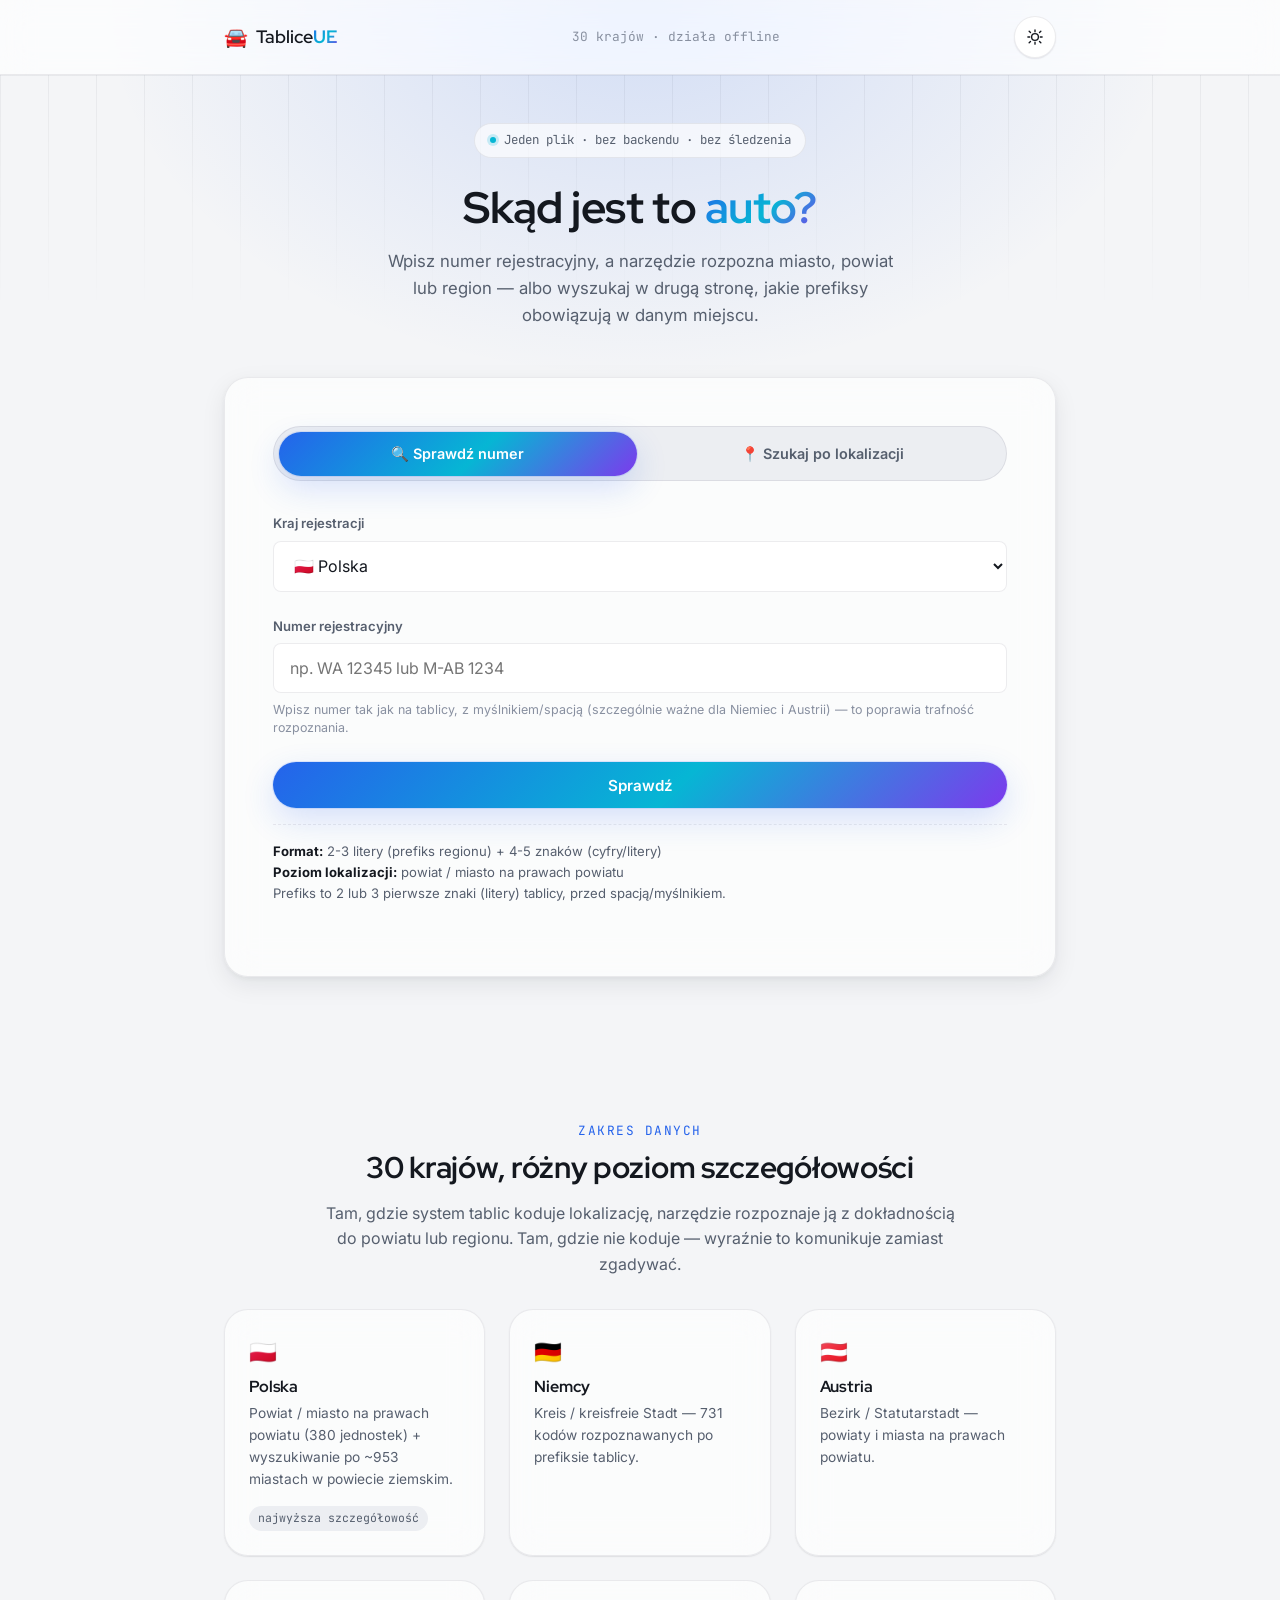
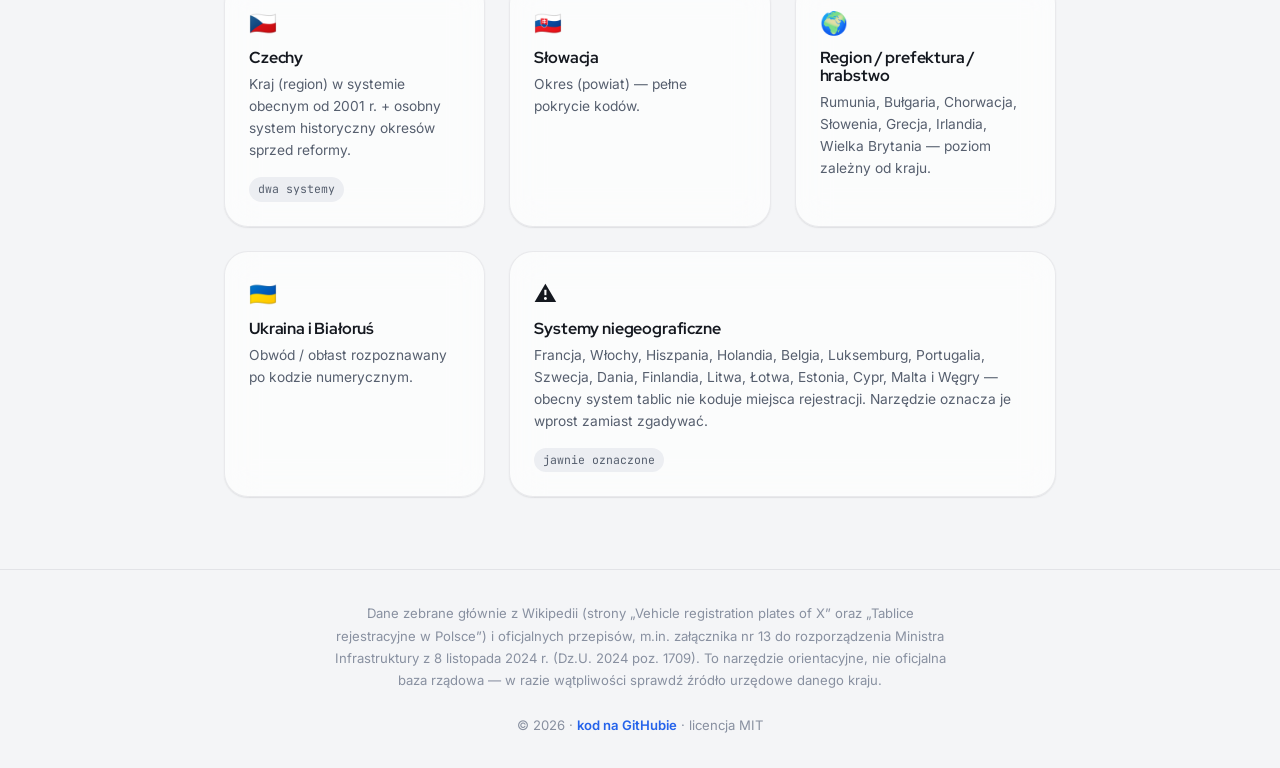
==== commit 781f21df: "Add files via upload" ====
--- a/index.html
+++ b/index.html
@@ -1,135 +1,991 @@
 <!DOCTYPE html>
 <html lang="pl">
 <head>
-<meta charset="UTF-8">
-<meta name="viewport" content="width=device-width, initial-scale=1.0, maximum-scale=1">
-<title>Tablice UE — sprawdź skąd jest auto</title>
-<style>
-  :root{
-    --bg:#0f1420; --panel:#161d2e; --panel2:#1d2740; --border:#2a3450;
-    --text:#eef1f8; --muted:#93a0bd; --accent:#4f8dfd; --accent2:#38d39f;
-    --danger:#ff6b6b; --radius:14px;
+  <meta charset="UTF-8" />
+  <meta name="viewport" content="width=device-width, initial-scale=1.0, maximum-scale=1" />
+  <title>Tablice UE — sprawdź skąd jest auto</title>
+  <meta name="description" content="Offline'owe narzędzie do rozpoznawania lokalizacji po numerze rejestracyjnym w 30 krajach Europy — i wyszukiwania w drugą stronę." />
+
+  <!-- ===========================================================
+       FONTY — Google Fonts: Inter (tekst) + Red Hat Display (nagłówki) + JetBrains Mono (kod/plakietki)
+       Aby zmienić font, podmień linki poniżej oraz zmienne
+       --font-heading / --font-body / --font-mono w <style>.
+       Uwaga: jeśli brak internetu, przeglądarka użyje fontów systemowych (fallback w --font-*).
+  ============================================================ -->
+  <link rel="preconnect" href="https://fonts.googleapis.com" />
+  <link rel="preconnect" href="https://fonts.gstatic.com" crossorigin />
+  <link
+    href="https://fonts.googleapis.com/css2?family=Red+Hat+Display:wght@500;600;700;800&family=Inter:wght@400;500;600;700&family=JetBrains+Mono:wght@400;500;700&display=swap"
+    rel="stylesheet"
+  />
+
+  <style>
+/* =====================================================================
+   TABLICE UE — style.css
+   Estetyka odgórna projektu: Fedora Project (inżynieryjna czystość,
+   bento-grid, whitespace) + Zorin OS (glassmorphism, zaokrąglenia 16px,
+   gradienty akcentujące, miękkie cienie warstwowe).
+
+   STRUKTURA PLIKU:
+   1. Custom Properties (zmienne) — motyw light/dark
+   2. Reset i ustawienia bazowe
+   3. Layout pomocniczy (container, sekcje)
+   4. Nawigacja + przełącznik motywu
+   5. Hero
+   6. Karta narzędzia (zakładki, formularze, wyniki)
+   7. Bento Grid (zakres krajów)
+   8. Stopka
+   9. Mikrointerakcje / animacje
+   10. Media queries (mobile-first)
+   11. Dostępność (focus-visible, prefers-reduced-motion)
+===================================================================== */
+
+/* ---------------------------------------------------------------------
+   1. CUSTOM PROPERTIES
+   Aby zmienić kolorystykę, edytuj wyłącznie wartości w :root i [data-theme="dark"].
+   Reszta pliku odwołuje się tylko do tych zmiennych.
+--------------------------------------------------------------------- */
+:root {
+  --font-heading: 'Red Hat Display', 'Inter', system-ui, sans-serif;
+  --font-body: 'Inter', system-ui, -apple-system, sans-serif;
+  --font-mono: 'JetBrains Mono', 'SFMono-Regular', Menlo, monospace;
+
+  /* Promienie zaokrągleń — 16px to sygnatura stylu Zorin OS */
+  --radius-sm: 8px;
+  --radius-md: 16px;
+  --radius-lg: 24px;
+  --radius-pill: 999px;
+
+  /* Blur efektów glassmorphism */
+  --blur-sm: 8px;
+  --blur-md: 16px;
+  --blur-lg: 28px;
+
+  /* Skala odstępów (spacing scale, 8px base) */
+  --space-1: 0.5rem;
+  --space-2: 1rem;
+  --space-3: 1.5rem;
+  --space-4: 2rem;
+  --space-5: 3rem;
+  --space-6: 4.5rem;
+  --space-7: 7rem;
+
+  --container-max: 880px;
+  --container-pad: 1.5rem;
+
+  --ease: cubic-bezier(0.22, 1, 0.36, 1);
+  --transition-fast: 160ms var(--ease);
+  --transition-base: 260ms var(--ease);
+  --transition-slow: 420ms var(--ease);
+
+  /* ---- MOTYW: LIGHT (domyślny) ---- */
+  --color-bg: #f4f5f7;
+  --color-bg-alt: #eceef2;
+  --color-surface: rgba(255, 255, 255, 0.65);
+  --color-surface-solid: #ffffff;
+  --color-border: rgba(15, 23, 42, 0.08);
+  --color-text: #14181f;
+  --color-text-muted: #565f6e;
+  --color-text-subtle: #8890a0;
+
+  --accent-1: #2563eb;
+  --accent-2: #06b6d4;
+  --accent-3: #7c3aed;
+  --gradient-accent: linear-gradient(135deg, var(--accent-1) 0%, var(--accent-2) 55%, var(--accent-3) 100%);
+  --gradient-bg-glow: radial-gradient(60% 60% at 50% 0%, rgba(37, 99, 235, 0.16), transparent 70%);
+
+  --color-success: #16a34a;
+  --color-success-bg: rgba(22, 163, 74, 0.08);
+  --color-success-border: rgba(22, 163, 74, 0.35);
+  --color-danger: #dc2626;
+  --color-danger-bg: rgba(220, 38, 38, 0.07);
+  --color-danger-border: rgba(220, 38, 38, 0.3);
+
+  --shadow-sm: 0 1px 2px rgba(15, 23, 42, 0.06), 0 1px 1px rgba(15, 23, 42, 0.04);
+  --shadow-md: 0 8px 24px rgba(15, 23, 42, 0.08), 0 2px 6px rgba(15, 23, 42, 0.05);
+  --shadow-lg: 0 24px 60px rgba(15, 23, 42, 0.14), 0 6px 16px rgba(15, 23, 42, 0.06);
+  --shadow-glow: 0 0 0 1px rgba(37, 99, 235, 0.12), 0 12px 32px rgba(37, 99, 235, 0.18);
+
+  color-scheme: light;
+}
+
+/* ---- MOTYW: DARK ----
+   Aktywowany, gdy <html data-theme="dark">. Ustawiane przez script.js. */
+[data-theme='dark'] {
+  --color-bg: #0b0e14;
+  --color-bg-alt: #10141d;
+  --color-surface: rgba(23, 27, 38, 0.55);
+  --color-surface-solid: #151922;
+  --color-border: rgba(255, 255, 255, 0.09);
+  --color-text: #eef1f6;
+  --color-text-muted: #a4acbb;
+  --color-text-subtle: #6b7484;
+
+  --accent-1: #3b82f6;
+  --accent-2: #22d3ee;
+  --accent-3: #a855f7;
+  --gradient-accent: linear-gradient(135deg, var(--accent-1) 0%, var(--accent-2) 55%, var(--accent-3) 100%);
+  --gradient-bg-glow: radial-gradient(60% 60% at 50% 0%, rgba(59, 130, 246, 0.22), transparent 70%);
+
+  --color-success: #4ade80;
+  --color-success-bg: rgba(74, 222, 128, 0.1);
+  --color-success-border: rgba(74, 222, 128, 0.35);
+  --color-danger: #f87171;
+  --color-danger-bg: rgba(248, 113, 113, 0.09);
+  --color-danger-border: rgba(248, 113, 113, 0.3);
+
+  --shadow-sm: 0 1px 2px rgba(0, 0, 0, 0.4);
+  --shadow-md: 0 8px 24px rgba(0, 0, 0, 0.45);
+  --shadow-lg: 0 24px 60px rgba(0, 0, 0, 0.55);
+  --shadow-glow: 0 0 0 1px rgba(59, 130, 246, 0.25), 0 12px 40px rgba(59, 130, 246, 0.28);
+
+  color-scheme: dark;
+}
+
+/* ---------------------------------------------------------------------
+   2. RESET I USTAWIENIA BAZOWE
+--------------------------------------------------------------------- */
+*, *::before, *::after { box-sizing: border-box; }
+
+html {
+  scroll-behavior: smooth;
+  -webkit-text-size-adjust: 100%;
+}
+
+body {
+  margin: 0;
+  font-family: var(--font-body);
+  background-color: var(--color-bg);
+  background-image: var(--gradient-bg-glow);
+  background-repeat: no-repeat;
+  background-attachment: fixed;
+  color: var(--color-text);
+  line-height: 1.6;
+  font-size: 16px;
+  transition: background-color var(--transition-slow), color var(--transition-slow);
+  overflow-x: hidden;
+}
+
+img, svg { display: block; max-width: 100%; }
+
+a { color: inherit; text-decoration: none; }
+
+h1, h2, h3, h4 {
+  font-family: var(--font-heading);
+  font-weight: 700;
+  line-height: 1.15;
+  margin: 0;
+  letter-spacing: -0.01em;
+}
+
+p { margin: 0; }
+
+ul { margin: 0; padding: 0; list-style: none; }
+
+code, pre { font-family: var(--font-mono); }
+
+button {
+  font-family: inherit;
+  cursor: pointer;
+  border: none;
+  background: none;
+  color: inherit;
+}
+
+input, select {
+  font-family: inherit;
+  color: inherit;
+}
+
+/* ---------------------------------------------------------------------
+   3. LAYOUT POMOCNICZY
+--------------------------------------------------------------------- */
+.container {
+  width: 100%;
+  max-width: var(--container-max);
+  margin-inline: auto;
+  padding-inline: var(--container-pad);
+}
+
+.section {
+  padding-block: var(--space-6);
+}
+
+.section__header {
+  max-width: 640px;
+  margin-inline: auto;
+  text-align: center;
+  margin-bottom: var(--space-4);
+}
+
+.section__label {
+  font-family: var(--font-mono);
+  font-size: 0.8rem;
+  text-transform: uppercase;
+  letter-spacing: 0.12em;
+  color: var(--accent-1);
+  margin-bottom: var(--space-1);
+}
+
+.section__title {
+  font-size: clamp(1.4rem, 3.5vw, 1.9rem);
+  margin-bottom: var(--space-2);
+}
+
+.section__desc {
+  color: var(--color-text-muted);
+  font-size: 1rem;
+}
+
+/* ---------------------------------------------------------------------
+   4. NAWIGACJA + PRZEŁĄCZNIK MOTYWU
+--------------------------------------------------------------------- */
+.navbar {
+  position: sticky;
+  top: 0;
+  z-index: 50;
+  background: var(--color-surface);
+  backdrop-filter: blur(var(--blur-md)) saturate(150%);
+  -webkit-backdrop-filter: blur(var(--blur-md)) saturate(150%);
+  border-bottom: 1px solid var(--color-border);
+}
+
+.navbar__inner {
+  display: flex;
+  align-items: center;
+  justify-content: space-between;
+  padding-block: 1rem;
+  gap: var(--space-2);
+}
+
+.navbar__logo {
+  display: inline-flex;
+  align-items: center;
+  gap: 0.5rem;
+  font-family: var(--font-heading);
+  font-weight: 600;
+  font-size: 1.1rem;
+}
+
+.navbar__logo strong {
+  background: var(--gradient-accent);
+  -webkit-background-clip: text;
+  background-clip: text;
+  color: transparent;
+}
+
+.navbar__logo-mark { font-size: 1.2rem; }
+
+.navbar__meta {
+  display: none;
+  font-family: var(--font-mono);
+  font-size: 0.8rem;
+  color: var(--color-text-subtle);
+}
+
+.navbar__actions {
+  display: flex;
+  align-items: center;
+  gap: 0.75rem;
+}
+
+/* Przycisk przełączania motywu — okrągły, glass, z ikonami słońca/księżyca */
+.theme-toggle {
+  position: relative;
+  width: 42px;
+  height: 42px;
+  border-radius: 50%;
+  display: grid;
+  place-items: center;
+  background: var(--color-surface-solid);
+  border: 1px solid var(--color-border);
+  box-shadow: var(--shadow-sm);
+  color: var(--color-text);
+  transition: transform var(--transition-fast), box-shadow var(--transition-fast);
+  flex-shrink: 0;
+}
+
+.theme-toggle:hover {
+  transform: rotate(-8deg) scale(1.05);
+  box-shadow: var(--shadow-md);
+}
+
+.theme-toggle__icon {
+  position: absolute;
+  transition: opacity var(--transition-base), transform var(--transition-base);
+}
+
+.theme-toggle__icon--moon { opacity: 0; transform: scale(0.5) rotate(45deg); }
+.theme-toggle__icon--sun { opacity: 1; transform: scale(1) rotate(0deg); }
+
+[data-theme='dark'] .theme-toggle__icon--sun { opacity: 0; transform: scale(0.5) rotate(-45deg); }
+[data-theme='dark'] .theme-toggle__icon--moon { opacity: 1; transform: scale(1) rotate(0deg); }
+
+/* ---------------------------------------------------------------------
+   5. HERO
+--------------------------------------------------------------------- */
+.hero {
+  position: relative;
+  padding-block: var(--space-5) var(--space-4);
+  overflow: hidden;
+}
+
+.hero__bg {
+  position: absolute;
+  inset: 0;
+  background-image:
+    linear-gradient(var(--color-border) 1px, transparent 1px),
+    linear-gradient(90deg, var(--color-border) 1px, transparent 1px);
+  background-size: 100% 100%, 48px 48px, 48px 48px;
+  mask-image: linear-gradient(to bottom, black, transparent 85%);
+  -webkit-mask-image: linear-gradient(to bottom, black, transparent 85%);
+  opacity: 0.7;
+  z-index: 0;
+  pointer-events: none;
+}
+
+.hero__inner {
+  position: relative;
+  z-index: 1;
+  text-align: center;
+  max-width: 640px;
+  margin-inline: auto;
+}
+
+.eyebrow {
+  display: inline-flex;
+  align-items: center;
+  gap: 0.5rem;
+  font-family: var(--font-mono);
+  font-size: 0.78rem;
+  padding: 0.4rem 0.9rem;
+  border-radius: var(--radius-pill);
+  background: var(--color-surface);
+  border: 1px solid var(--color-border);
+  backdrop-filter: blur(var(--blur-sm));
+  -webkit-backdrop-filter: blur(var(--blur-sm));
+  color: var(--color-text-muted);
+  margin-bottom: var(--space-3);
+}
+
+.eyebrow__dot {
+  width: 6px;
+  height: 6px;
+  border-radius: 50%;
+  background: var(--accent-2);
+  box-shadow: 0 0 0 3px rgba(6, 182, 212, 0.2);
+}
+
+.hero__title {
+  font-size: clamp(1.9rem, 5vw, 2.75rem);
+  margin-bottom: var(--space-2);
+}
+
+.hero__title-accent {
+  background: var(--gradient-accent);
+  -webkit-background-clip: text;
+  background-clip: text;
+  color: transparent;
+}
+
+.hero__subtitle {
+  font-size: clamp(0.95rem, 2vw, 1.05rem);
+  color: var(--color-text-muted);
+  max-width: 520px;
+  margin-inline: auto;
+}
+
+/* ---------------------------------------------------------------------
+   6. KARTA NARZĘDZIA (zakładki, formularze, wyniki)
+--------------------------------------------------------------------- */
+.tool {
+  padding-top: var(--space-2);
+  padding-bottom: var(--space-6);
+}
+
+.tool-card {
+  padding: var(--space-4);
+  border-radius: var(--radius-lg);
+  background: var(--color-surface);
+  border: 1px solid var(--color-border);
+  backdrop-filter: blur(var(--blur-md));
+  -webkit-backdrop-filter: blur(var(--blur-md));
+  box-shadow: var(--shadow-md);
+}
+
+/* Zakładki (Sprawdź numer / Szukaj po lokalizacji) */
+.tabs {
+  display: flex;
+  gap: 0.4rem;
+  background: var(--color-bg-alt);
+  border: 1px solid var(--color-border);
+  border-radius: var(--radius-pill);
+  padding: 0.3rem;
+  margin-bottom: var(--space-4);
+}
+
+.tab {
+  flex: 1;
+  text-align: center;
+  padding: 0.65rem 0.75rem;
+  border-radius: var(--radius-pill);
+  cursor: pointer;
+  font-weight: 600;
+  font-size: 0.9rem;
+  color: var(--color-text-muted);
+  transition: background var(--transition-fast), color var(--transition-fast), box-shadow var(--transition-fast);
+  user-select: none;
+}
+
+.tab:hover { color: var(--color-text); }
+
+.tab.active {
+  background: var(--gradient-accent);
+  color: #fff;
+  box-shadow: var(--shadow-glow);
+}
+
+.tab-content[hidden] { display: none; }
+
+.field { margin-bottom: var(--space-3); }
+
+.field label {
+  display: block;
+  font-size: 0.82rem;
+  font-weight: 600;
+  color: var(--color-text-muted);
+  margin-bottom: 0.4rem;
+}
+
+.field__hint {
+  font-size: 0.78rem;
+  color: var(--color-text-subtle);
+  margin-top: 0.5rem;
+  line-height: 1.5;
+}
+
+select,
+input[type='text'] {
+  width: 100%;
+  padding: 0.85rem 1rem;
+  border-radius: var(--radius-sm);
+  border: 1px solid var(--color-border);
+  background: var(--color-surface-solid);
+  font-size: 1rem;
+  outline: none;
+  transition: border-color var(--transition-fast), box-shadow var(--transition-fast);
+}
+
+select:focus, input[type='text']:focus {
+  border-color: var(--accent-1);
+  box-shadow: 0 0 0 3px rgba(37, 99, 235, 0.15);
+}
+
+/* Przycisk główny */
+.btn {
+  display: inline-flex;
+  align-items: center;
+  justify-content: center;
+  gap: 0.5rem;
+  padding: 0.85rem 1.5rem;
+  border-radius: var(--radius-pill);
+  font-weight: 600;
+  font-size: 0.95rem;
+  transition: transform var(--transition-fast), box-shadow var(--transition-fast);
+  white-space: nowrap;
+}
+
+.btn--primary {
+  width: 100%;
+  background: var(--gradient-accent);
+  color: #ffffff;
+  box-shadow: var(--shadow-glow);
+}
+
+.btn--primary:hover { transform: translateY(-2px); box-shadow: 0 16px 40px rgba(37, 99, 235, 0.3); }
+.btn--primary:active { transform: translateY(0); }
+
+/* Metadane kraju (format tablicy, poziom lokalizacji) */
+.country-meta {
+  font-size: 0.82rem;
+  color: var(--color-text-muted);
+  line-height: 1.6;
+  margin-top: var(--space-2);
+  padding-top: var(--space-2);
+  border-top: 1px dashed var(--color-border);
+}
+
+.country-meta b { color: var(--color-text); }
+
+/* Wynik wyszukiwania (forward) */
+.result { margin-top: var(--space-3); }
+
+.result-hit {
+  background: var(--color-success-bg);
+  border: 1px solid var(--color-success-border);
+  border-radius: var(--radius-md);
+  padding: var(--space-3);
+}
+
+.result-hit .loc { font-family: var(--font-heading); font-size: 1.3rem; font-weight: 800; color: var(--color-success); }
+.result-hit .sub { color: var(--color-text-muted); font-size: 0.88rem; margin-top: 0.35rem; }
+
+.result-miss {
+  background: var(--color-danger-bg);
+  border: 1px solid var(--color-danger-border);
+  border-radius: var(--radius-md);
+  padding: var(--space-3);
+  color: var(--color-danger);
+  font-size: 0.92rem;
+  line-height: 1.5;
+}
+
+.result-nogeo {
+  background: var(--color-bg-alt);
+  border: 1px solid var(--color-border);
+  border-radius: var(--radius-md);
+  padding: var(--space-3);
+  color: var(--color-text-muted);
+  font-size: 0.9rem;
+  line-height: 1.6;
+}
+
+.badge {
+  display: inline-block;
+  background: var(--color-bg-alt);
+  border: 1px solid var(--color-border);
+  border-radius: var(--radius-sm);
+  padding: 0.15rem 0.55rem;
+  font-family: var(--font-mono);
+  font-weight: 700;
+  font-size: 0.82rem;
+  color: var(--accent-1);
+  margin: 0.15rem 0.3rem 0.15rem 0;
+}
+
+/* Przełącznik systemu historycznego (Czechy) */
+.toggle-hist {
+  display: flex;
+  gap: 0.5rem;
+  margin-top: var(--space-2);
+}
+
+.toggle-hist button {
+  flex: 1;
+  padding: 0.6rem;
+  border-radius: var(--radius-sm);
+  border: 1px solid var(--color-border);
+  background: var(--color-bg-alt);
+  color: var(--color-text-muted);
+  font-size: 0.8rem;
+  font-weight: 600;
+  transition: background var(--transition-fast), color var(--transition-fast), border-color var(--transition-fast);
+}
+
+.toggle-hist button.active {
+  background: var(--gradient-accent);
+  color: #fff;
+  border-color: transparent;
+}
+
+/* Lista wyników (reverse) */
+.tool-card--list {
+  margin-top: var(--space-3);
+  padding: 0.4rem 0.6rem;
+}
+
+.list {
+  max-height: 360px;
+  overflow-y: auto;
+}
+
+.list-item {
+  padding: 0.7rem 0.7rem;
+  border-bottom: 1px solid var(--color-border);
+  display: flex;
+  justify-content: space-between;
+  align-items: center;
+  gap: 0.75rem;
+}
+
+.list-item:last-child { border-bottom: none; }
+
+.list-item .name { font-weight: 600; font-size: 0.94rem; }
+.list-item .region { font-size: 0.75rem; color: var(--color-text-subtle); margin-top: 0.15rem; }
+.list-item .codes { text-align: right; flex-shrink: 0; }
+
+.empty-hint {
+  color: var(--color-text-subtle);
+  font-size: 0.85rem;
+  text-align: center;
+  padding: var(--space-3) var(--space-2);
+}
+
+.list::-webkit-scrollbar { width: 6px; }
+.list::-webkit-scrollbar-thumb { background: var(--color-border); border-radius: 6px; }
+
+/* ---------------------------------------------------------------------
+   7. BENTO GRID — zakres krajów
+--------------------------------------------------------------------- */
+.bento-grid {
+  display: grid;
+  grid-template-columns: 1fr;
+  gap: var(--space-3);
+}
+
+.bento-card {
+  position: relative;
+  padding: var(--space-3);
+  border-radius: var(--radius-lg);
+  background: var(--color-surface);
+  border: 1px solid var(--color-border);
+  backdrop-filter: blur(var(--blur-md));
+  -webkit-backdrop-filter: blur(var(--blur-md));
+  box-shadow: var(--shadow-sm);
+  transition: transform var(--transition-base), box-shadow var(--transition-base), border-color var(--transition-base);
+  overflow: hidden;
+}
+
+.bento-card::after {
+  content: '';
+  position: absolute;
+  inset: 0;
+  background: var(--gradient-accent);
+  opacity: 0;
+  mix-blend-mode: overlay;
+  transition: opacity var(--transition-base);
+  pointer-events: none;
+}
+
+.bento-card:hover {
+  transform: translateY(-4px);
+  box-shadow: var(--shadow-lg);
+  border-color: rgba(37, 99, 235, 0.35);
+}
+
+.bento-card:hover::after { opacity: 0.06; }
+
+.bento-card__flag { font-size: 1.4rem; margin-bottom: var(--space-1); }
+
+.bento-card h3 { font-size: 1rem; margin-bottom: 0.35rem; }
+
+.bento-card p { color: var(--color-text-muted); font-size: 0.86rem; }
+
+.bento-card__tag {
+  display: inline-block;
+  margin-top: var(--space-2);
+  font-family: var(--font-mono);
+  font-size: 0.72rem;
+  padding: 0.2rem 0.55rem;
+  border-radius: var(--radius-pill);
+  background: var(--color-bg-alt);
+  color: var(--color-text-muted);
+}
+
+/* ---------------------------------------------------------------------
+   8. STOPKA
+--------------------------------------------------------------------- */
+.footer {
+  border-top: 1px solid var(--color-border);
+  padding-block: var(--space-4);
+  text-align: center;
+}
+
+.footer p {
+  color: var(--color-text-subtle);
+  font-size: 0.82rem;
+  line-height: 1.7;
+  max-width: 620px;
+  margin-inline: auto;
+}
+
+.footer a { color: var(--accent-1); font-weight: 600; }
+.footer a:hover { text-decoration: underline; }
+
+/* ---------------------------------------------------------------------
+   9. MIKROINTERAKCJE / ANIMACJE
+--------------------------------------------------------------------- */
+.hero__inner, .tool-card {
+  animation: rise 640ms var(--ease) both;
+}
+
+@keyframes rise {
+  from { opacity: 0; transform: translateY(14px); }
+  to { opacity: 1; transform: translateY(0); }
+}
+
+/* ---------------------------------------------------------------------
+   10. MEDIA QUERIES — MOBILE FIRST
+--------------------------------------------------------------------- */
+
+/* Tablet ≥ 640px */
+@media (min-width: 640px) {
+  .navbar__meta { display: block; }
+  .bento-grid { grid-template-columns: repeat(2, 1fr); }
+}
+
+/* Desktop small ≥ 768px */
+@media (min-width: 768px) {
+  .tool-card { padding: var(--space-5); }
+}
+
+/* Desktop large ≥ 1024px */
+@media (min-width: 1024px) {
+  .bento-grid { grid-template-columns: repeat(3, 1fr); }
+}
+
+/* ---------------------------------------------------------------------
+   11. DOSTĘPNOŚĆ
+--------------------------------------------------------------------- */
+a:focus-visible,
+button:focus-visible,
+input:focus-visible,
+select:focus-visible {
+  outline: 2px solid var(--accent-1);
+  outline-offset: 3px;
+  border-radius: var(--radius-sm);
+}
+
+@media (prefers-reduced-motion: reduce) {
+  *, *::before, *::after {
+    animation-duration: 0.001ms !important;
+    animation-iteration-count: 1 !important;
+    transition-duration: 0.001ms !important;
+    scroll-behavior: auto !important;
   }
-  *{box-sizing:border-box;}
-  html,body{margin:0;padding:0;}
-  body{
-    background:radial-gradient(1200px 800px at 50% -10%, #1c2846 0%, var(--bg) 55%);
-    color:var(--text); font-family:-apple-system,BlinkMacSystemFont,"Segoe UI",Roboto,Helvetica,Arial,sans-serif;
-    min-height:100vh; padding-bottom:40px;
-  }
-  .wrap{max-width:720px;margin:0 auto;padding:20px 16px 60px;}
-  header{text-align:center;margin-bottom:18px;}
-  header h1{font-size:1.5rem;margin:0 0 6px;font-weight:700;}
-  header p{color:var(--muted);margin:0;font-size:0.92rem;}
-  .tabs{display:flex;gap:8px;background:var(--panel);border:1px solid var(--border);border-radius:999px;padding:4px;margin:18px 0;}
-  .tab{flex:1;text-align:center;padding:10px 8px;border-radius:999px;cursor:pointer;font-weight:600;font-size:0.88rem;color:var(--muted);transition:all .15s;user-select:none;}
-  .tab.active{background:linear-gradient(135deg,var(--accent),#3f6fd6);color:white;}
-  .card{background:var(--panel);border:1px solid var(--border);border-radius:var(--radius);padding:18px;margin-bottom:14px;}
-  label{display:block;font-size:0.82rem;color:var(--muted);margin-bottom:6px;font-weight:600;}
-  select, input[type=text]{
-    width:100%;padding:12px 14px;border-radius:10px;border:1px solid var(--border);
-    background:var(--panel2);color:var(--text);font-size:1rem;outline:none;
-  }
-  select:focus, input[type=text]:focus{border-color:var(--accent);}
-  .row{margin-bottom:14px;}
-  button.primary{
-    width:100%;padding:13px 14px;border-radius:10px;border:none;
-    background:linear-gradient(135deg,var(--accent),#3f6fd6);color:white;font-size:1rem;font-weight:700;
-    cursor:pointer;
-  }
-  button.primary:active{transform:scale(0.99);}
-  .country-meta{font-size:0.8rem;color:var(--muted);line-height:1.5;margin-top:10px;padding-top:10px;border-top:1px dashed var(--border);}
-  .country-meta b{color:var(--text);}
-  .result{margin-top:16px;}
-  .result-hit{
-    background:linear-gradient(135deg, rgba(56,211,159,0.15), rgba(56,211,159,0.05));
-    border:1px solid rgba(56,211,159,0.4);border-radius:12px;padding:16px;
-  }
-  .result-hit .loc{font-size:1.25rem;font-weight:800;color:var(--accent2);}
-  .result-hit .sub{color:var(--muted);font-size:0.88rem;margin-top:4px;}
-  .result-miss{
-    background:rgba(255,107,107,0.08);border:1px solid rgba(255,107,107,0.35);
-    border-radius:12px;padding:16px;color:#ffb3b3;font-size:0.92rem;line-height:1.5;
-  }
-  .result-nogeo{
-    background:rgba(147,160,189,0.08);border:1px solid var(--border);
-    border-radius:12px;padding:16px;color:var(--muted);font-size:0.9rem;line-height:1.6;
-  }
-  .badge{display:inline-block;background:var(--panel2);border:1px solid var(--border);border-radius:6px;
-    padding:2px 8px;font-family:ui-monospace,SFMono-Regular,Menlo,monospace;font-weight:700;margin:2px 4px 2px 0;font-size:0.85rem;}
-  .list{max-height:340px;overflow-y:auto;margin-top:10px;border-radius:10px;}
-  .list-item{padding:10px 12px;border-bottom:1px solid var(--border);display:flex;justify-content:space-between;align-items:center;gap:10px;}
-  .list-item:last-child{border-bottom:none;}
-  .list-item .name{font-weight:600;font-size:0.94rem;}
-  .list-item .region{font-size:0.75rem;color:var(--muted);}
-  .list-item .codes{text-align:right;flex-shrink:0;}
-  .empty-hint{color:var(--muted);font-size:0.85rem;text-align:center;padding:18px 8px;}
-  .toggle-hist{display:flex;gap:6px;margin-top:10px;}
-  .toggle-hist button{flex:1;padding:8px;border-radius:8px;border:1px solid var(--border);background:var(--panel2);color:var(--muted);font-size:0.8rem;cursor:pointer;font-weight:600;}
-  .toggle-hist button.active{background:var(--accent);color:white;border-color:var(--accent);}
-  footer{text-align:center;color:var(--muted);font-size:0.75rem;margin-top:26px;line-height:1.6;}
-  ::-webkit-scrollbar{width:6px;}
-  ::-webkit-scrollbar-thumb{background:var(--border);border-radius:6px;}
-</style>
+}
+
+  </style>
+
+  <!-- ===========================================================
+       ANTY-FOUC: ustawia motyw PRZED wyrenderowaniem <body>,
+       żeby uniknąć "mrugnięcia" jasnym tłem przy starcie w dark mode.
+       Klucz musi być zsynchronizowany z STORAGE_KEY w <script> na dole.
+  ============================================================ -->
+  <script>
+    (function () {
+      var saved = localStorage.getItem('tablice-ue-theme');
+      var theme = saved || (window.matchMedia('(prefers-color-scheme: dark)').matches ? 'dark' : 'light');
+      document.documentElement.setAttribute('data-theme', theme);
+    })();
+  </script>
 </head>
 <body>
-<div class="wrap">
-  <header>
-    <h1>🚘 Tablice rejestracyjne — Europa</h1>
-    <p>Sprawdź skąd jest auto po numerze, albo wyszukaj tablice dla miasta/powiatu</p>
+
+  <!-- ===========================================================
+       NAWIGACJA + PRZEŁĄCZNIK MOTYWU (Dark/Light)
+       data-theme na <html> jest ustawiane przez script na dole strony.
+  ============================================================ -->
+  <header class="navbar">
+    <div class="navbar__inner container">
+      <a href="#top" class="navbar__logo" aria-label="Tablice UE — strona główna">
+        <span class="navbar__logo-mark" aria-hidden="true">🚘</span>
+        <span>Tablice<strong>UE</strong></span>
+      </a>
+
+      <span class="navbar__meta">30 krajów · działa offline</span>
+
+      <div class="navbar__actions">
+        <button
+          id="theme-toggle"
+          class="theme-toggle"
+          type="button"
+          aria-pressed="false"
+          aria-label="Przełącz tryb ciemny/jasny"
+        >
+          <svg class="theme-toggle__icon theme-toggle__icon--sun" width="18" height="18" viewBox="0 0 24 24" fill="none" aria-hidden="true">
+            <circle cx="12" cy="12" r="4.5" stroke="currentColor" stroke-width="1.8"/>
+            <path d="M12 2.5v2.5M12 19v2.5M4.2 4.2l1.8 1.8M18 18l1.8 1.8M2.5 12H5M19 12h2.5M4.2 19.8L6 18M18 6l1.8-1.8" stroke="currentColor" stroke-width="1.8" stroke-linecap="round"/>
+          </svg>
+          <svg class="theme-toggle__icon theme-toggle__icon--moon" width="18" height="18" viewBox="0 0 24 24" fill="none" aria-hidden="true">
+            <path d="M20 14.5A8.5 8.5 0 1 1 9.5 4a7 7 0 0 0 10.5 10.5Z" stroke="currentColor" stroke-width="1.8" stroke-linejoin="round"/>
+          </svg>
+        </button>
+      </div>
+    </div>
   </header>
 
-  <div class="tabs">
-    <div class="tab active" data-tab="forward">🔍 Sprawdź numer</div>
-    <div class="tab" data-tab="reverse">📍 Szukaj po lokalizacji</div>
-  </div>
+  <main id="top">
 
-  <!-- FORWARD TAB -->
-  <div id="tab-forward" class="tab-content">
-    <div class="card">
-      <div class="row">
-        <label for="country-fwd">Kraj rejestracji</label>
-        <select id="country-fwd"></select>
+    <!-- ===========================================================
+         HERO
+    ============================================================ -->
+    <section class="hero" id="hero">
+      <div class="hero__bg" aria-hidden="true"></div>
+
+      <div class="container hero__inner">
+        <p class="eyebrow">
+          <span class="eyebrow__dot" aria-hidden="true"></span>
+          Jeden plik · bez backendu · bez śledzenia
+        </p>
+
+        <h1 class="hero__title">
+          Skąd jest to <span class="hero__title-accent">auto?</span>
+        </h1>
+
+        <p class="hero__subtitle">
+          Wpisz numer rejestracyjny, a narzędzie rozpozna miasto, powiat lub region —
+          albo wyszukaj w drugą stronę, jakie prefiksy obowiązują w danym miejscu.
+        </p>
       </div>
-      <div class="row">
-        <label for="plate-input">Numer rejestracyjny</label>
-        <input type="text" id="plate-input" placeholder="np. WA 12345 lub M-AB 1234" autocapitalize="characters">
-        <div style="font-size:0.78rem;color:var(--muted);margin-top:6px;">Wpisz numer tak jak na tablicy, z myślnikiem/spacją (szczególnie ważne dla Niemiec i Austrii) — to poprawia trafność rozpoznania.</div>
+    </section>
+
+    <!-- ===========================================================
+         NARZĘDZIE — karta z zakładkami (Sprawdź numer / Szukaj po lokalizacji)
+         Cała logika w script.js. Aby dodać kolejną zakładkę, skopiuj wzorzec
+         .tab + .tab-content i podepnij pod obsługę zakładek w script.js.
+    ============================================================ -->
+    <section class="tool container">
+      <div class="tool-card">
+
+        <div class="tabs" role="tablist" aria-label="Tryb wyszukiwania">
+          <div class="tab active" data-tab="forward" role="tab" aria-selected="true">🔍 Sprawdź numer</div>
+          <div class="tab" data-tab="reverse" role="tab" aria-selected="false">📍 Szukaj po lokalizacji</div>
+        </div>
+
+        <!-- ZAKŁADKA: SPRAWDŹ NUMER -->
+        <div id="tab-forward" class="tab-content">
+          <div class="field">
+            <label for="country-fwd">Kraj rejestracji</label>
+            <select id="country-fwd"></select>
+          </div>
+          <div class="field">
+            <label for="plate-input">Numer rejestracyjny</label>
+            <input type="text" id="plate-input" placeholder="np. WA 12345 lub M-AB 1234" autocapitalize="characters" />
+            <p class="field__hint">Wpisz numer tak jak na tablicy, z myślnikiem/spacją (szczególnie ważne dla Niemiec i Austrii) — to poprawia trafność rozpoznania.</p>
+          </div>
+          <button class="btn btn--primary" id="btn-check" type="button">Sprawdź</button>
+          <div id="country-meta-fwd" class="country-meta"></div>
+          <div id="fwd-result" class="result"></div>
+        </div>
+
+        <!-- ZAKŁADKA: SZUKAJ PO LOKALIZACJI -->
+        <div id="tab-reverse" class="tab-content" hidden>
+          <div class="field">
+            <label for="country-rev">Kraj</label>
+            <select id="country-rev"></select>
+          </div>
+          <div id="cz-toggle" class="toggle-hist" hidden>
+            <button data-mode="modern" class="active" type="button">System obecny (region)</button>
+            <button data-mode="historical" type="button">System historyczny (miasto/powiat)</button>
+          </div>
+          <div class="field" style="margin-top: var(--space-3);">
+            <label for="loc-search">Miasto / powiat / region</label>
+            <input type="text" id="loc-search" placeholder="zacznij pisać nazwę..." />
+          </div>
+          <div id="rev-meta" class="country-meta" hidden></div>
+
+          <div class="tool-card tool-card--list">
+            <div id="rev-list" class="list"></div>
+          </div>
+        </div>
+
       </div>
-      <button class="primary" id="btn-check">Sprawdź</button>
-      <div id="country-meta-fwd" class="country-meta"></div>
+    </section>
+
+    <!-- ===========================================================
+         BENTO GRID — zakres krajów
+         Karty podsumowują poziom szczegółowości danych per kraj/grupa krajów.
+         Aby dodać kraj, skopiuj .bento-card i umieść w .bento-grid.
+    ============================================================ -->
+    <section class="section" id="zakres">
+      <div class="container">
+        <div class="section__header">
+          <p class="section__label">Zakres danych</p>
+          <h2 class="section__title">30 krajów, różny poziom szczegółowości</h2>
+          <p class="section__desc">
+            Tam, gdzie system tablic koduje lokalizację, narzędzie rozpoznaje ją
+            z dokładnością do powiatu lub regionu. Tam, gdzie nie koduje —
+            wyraźnie to komunikuje zamiast zgadywać.
+          </p>
+        </div>
+
+        <div class="bento-grid">
+          <article class="bento-card">
+            <div class="bento-card__flag" aria-hidden="true">🇵🇱</div>
+            <h3>Polska</h3>
+            <p>Powiat / miasto na prawach powiatu (380 jednostek) + wyszukiwanie po ~953 miastach w powiecie ziemskim.</p>
+            <span class="bento-card__tag">najwyższa szczegółowość</span>
+          </article>
+
+          <article class="bento-card">
+            <div class="bento-card__flag" aria-hidden="true">🇩🇪</div>
+            <h3>Niemcy</h3>
+            <p>Kreis / kreisfreie Stadt — 731 kodów rozpoznawanych po prefiksie tablicy.</p>
+          </article>
+
+          <article class="bento-card">
+            <div class="bento-card__flag" aria-hidden="true">🇦🇹</div>
+            <h3>Austria</h3>
+            <p>Bezirk / Statutarstadt — powiaty i miasta na prawach powiatu.</p>
+          </article>
+
+          <article class="bento-card">
+            <div class="bento-card__flag" aria-hidden="true">🇨🇿</div>
+            <h3>Czechy</h3>
+            <p>Kraj (region) w systemie obecnym od 2001 r. + osobny system historyczny okresów sprzed reformy.</p>
+            <span class="bento-card__tag">dwa systemy</span>
+          </article>
+
+          <article class="bento-card">
+            <div class="bento-card__flag" aria-hidden="true">🇸🇰</div>
+            <h3>Słowacja</h3>
+            <p>Okres (powiat) — pełne pokrycie kodów.</p>
+          </article>
+
+          <article class="bento-card">
+            <div class="bento-card__flag" aria-hidden="true">🌍</div>
+            <h3>Region / prefektura / hrabstwo</h3>
+            <p>Rumunia, Bułgaria, Chorwacja, Słowenia, Grecja, Irlandia, Wielka Brytania — poziom zależny od kraju.</p>
+          </article>
+
+          <article class="bento-card">
+            <div class="bento-card__flag" aria-hidden="true">🇺🇦</div>
+            <h3>Ukraina i Białoruś</h3>
+            <p>Obwód / obłast rozpoznawany po kodzie numerycznym.</p>
+          </article>
+
+          <article class="bento-card bento-card--wide" style="grid-column: span 2;">
+            <div class="bento-card__flag" aria-hidden="true">⚠️</div>
+            <h3>Systemy niegeograficzne</h3>
+            <p>
+              Francja, Włochy, Hiszpania, Holandia, Belgia, Luksemburg, Portugalia, Szwecja, Dania,
+              Finlandia, Litwa, Łotwa, Estonia, Cypr, Malta i Węgry — obecny system tablic nie koduje
+              miejsca rejestracji. Narzędzie oznacza je wprost zamiast zgadywać.
+            </p>
+            <span class="bento-card__tag">jawnie oznaczone</span>
+          </article>
+        </div>
+      </div>
+    </section>
+
+  </main>
+
+  <!-- ===========================================================
+       STOPKA
+  ============================================================ -->
+  <footer class="footer" id="footer">
+    <div class="container">
+      <p>
+        Dane zebrane głównie z Wikipedii (strony „Vehicle registration plates of X” oraz
+        „Tablice rejestracyjne w Polsce”) i oficjalnych przepisów, m.in. załącznika nr 13
+        do rozporządzenia Ministra Infrastruktury z 8 listopada 2024 r. (Dz.U. 2024 poz. 1709).
+        To narzędzie orientacyjne, nie oficjalna baza rządowa — w razie wątpliwości sprawdź
+        źródło urzędowe danego kraju.
+        <br /><br />
+        © <span id="year"></span> ·
+        <a href="https://github.com/pwasiak30/tablice-rejestracyjne" target="_blank" rel="noopener noreferrer">kod na GitHubie</a>
+        · licencja MIT
+      </p>
     </div>
-    <div id="fwd-result" class="result"></div>
-  </div>
+  </footer>
 
-  <!-- REVERSE TAB -->
-  <div id="tab-reverse" class="tab-content" style="display:none;">
-    <div class="card">
-      <div class="row">
-        <label for="country-rev">Kraj</label>
-        <select id="country-rev"></select>
-      </div>
-      <div id="cz-toggle" class="toggle-hist" style="display:none;">
-        <button data-mode="modern" class="active">System obecny (region)</button>
-        <button data-mode="historical">System historyczny (miasto/powiat)</button>
-      </div>
-      <div class="row" style="margin-top:14px;">
-        <label for="loc-search">Miasto / powiat / region</label>
-        <input type="text" id="loc-search" placeholder="zacznij pisać nazwę...">
-      </div>
-      <div id="rev-meta" class="country-meta" style="display:none;"></div>
-    </div>
-    <div class="card" style="padding:6px 10px;">
-      <div id="rev-list" class="list"></div>
-    </div>
-  </div>
-
-  <footer>
-    Dane zebrane z Wikipedii i oficjalnych przepisów (stan orientacyjny, część systemów bywa aktualizowana — w razie wątpliwości sprawdź źródło urzędowe danego kraju).
-  </footer>
-</div>
-
-<script id="plate-data" type="application/json">{
+  <!-- ===========================================================
+       DANE — osadzone jako JSON, żeby cała aplikacja działała
+       offline z jednego pliku (bez fetch/backendu).
+       Źródło: data.json (generowane przez build_poland.py / build_all.py).
+  ============================================================ -->
+  <script id="plate-data" type="application/json">{
  "PL": {
   "name": "Polska",
   "flag": "🇵🇱",
@@ -23105,256 +23961,362 @@
   "entries": []
  }
 }</script>
-<script>
-const DATA = JSON.parse(document.getElementById('plate-data').textContent);
-const countryOrder = Object.keys(DATA);
 
-function countryLabel(code){
-  const c = DATA[code];
-  return `${c.flag} ${c.name}`;
-}
+  <script>
+/* =====================================================================
+   TABLICE UE — script.js
+   Vanilla JS. Dwie części:
+   1. Przełączanie motywu Dark/Light (wzorzec z base-template projektu)
+   2. Logika narzędzia: rozpoznawanie lokalizacji po numerze rejestracyjnym
+      (zakładka "Sprawdź numer") oraz wyszukiwanie w drugą stronę
+      (zakładka "Szukaj po lokalizacji")
 
-function populateCountrySelect(sel){
-  sel.innerHTML = '';
-  const geo = countryOrder.filter(c => DATA[c].type === 'geographic');
-  const nongeo = countryOrder.filter(c => DATA[c].type !== 'geographic');
-  const g1 = document.createElement('optgroup'); g1.label = 'Systemy geograficzne (można rozpoznać region)';
-  geo.forEach(code=>{
-    const o = document.createElement('option'); o.value = code; o.textContent = countryLabel(code); g1.appendChild(o);
-  });
-  const g2 = document.createElement('optgroup'); g2.label = 'Systemy niegeograficzne';
-  nongeo.forEach(code=>{
-    const o = document.createElement('option'); o.value = code; o.textContent = countryLabel(code); g2.appendChild(o);
-  });
-  sel.appendChild(g1); sel.appendChild(g2);
-}
+   Dane (DATA) są wczytywane z osadzonego <script id="plate-data">,
+   żeby cała aplikacja działała offline z jednego pliku index.html.
+===================================================================== */
 
-const selFwd = document.getElementById('country-fwd');
-const selRev = document.getElementById('country-rev');
-populateCountrySelect(selFwd);
-populateCountrySelect(selRev);
-selFwd.value = 'PL';
-selRev.value = 'PL';
+(function () {
+  'use strict';
 
-// ---------- TABS ----------
-document.querySelectorAll('.tab').forEach(t=>{
-  t.addEventListener('click', ()=>{
-    document.querySelectorAll('.tab').forEach(x=>x.classList.remove('active'));
-    t.classList.add('active');
-    const tab = t.dataset.tab;
-    document.getElementById('tab-forward').style.display = tab==='forward' ? '' : 'none';
-    document.getElementById('tab-reverse').style.display = tab==='reverse' ? '' : 'none';
-  });
-});
+  /* -------------------------------------------------------------------
+     1. PRZEŁĄCZANIE MOTYWU (DARK / LIGHT)
+  ------------------------------------------------------------------- */
+  const STORAGE_KEY = 'tablice-ue-theme';
+  const root = document.documentElement;
+  const toggleBtn = document.getElementById('theme-toggle');
 
-// ---------- FORWARD LOOKUP ----------
-function normalizeLetters(s){
-  return s.toUpperCase();
-}
-
-function updateFwdMeta(){
-  const code = selFwd.value;
-  const c = DATA[code];
-  const el = document.getElementById('country-meta-fwd');
-  if(c.type === 'geographic'){
-    el.innerHTML = `<b>Format:</b> ${c.plateFormat}<br><b>Poziom lokalizacji:</b> ${c.level}<br>${c.parseNote}`;
-  } else {
-    el.innerHTML = `⚠️ ${c.parseNote}`;
-  }
-}
-selFwd.addEventListener('change', updateFwdMeta);
-updateFwdMeta();
-
-function extractLeadingLetters(raw){
-  const upper = raw.toUpperCase().trim();
-  // Jeśli w numerze jest wyraźny separator (spacja/myślnik/kropka), prefiks regionu
-  // to zwykle dokładnie to, co przed pierwszym separatorem (np. "M-AB 1234" -> "M").
-  const sepMatch = upper.match(/^([A-ZΑ-ΩА-Я]+)[\s\-\.]/);
-  if(sepMatch) return {letters: sepMatch[1]};
-
-  // Brak separatora - weź wiodący ciąg liter aż do pierwszej cyfry.
-  let s = upper.replace(/[\s\-\.]/g,'');
-  let letters = '';
-  for(const ch of s){
-    if(/[A-ZΑ-ΩА-Я]/.test(ch)) letters += ch; else break;
-  }
-  return {letters};
-}
-
-function findMatch(countryCode, rawInput){
-  const c = DATA[countryCode];
-  if(c.type !== 'geographic') return {status:'nogeo', country:c};
-
-  // Specjalny przypadek: Białoruś - kod regionu to cyfra po myślniku na końcu
-  if(countryCode === 'BY'){
-    const m = rawInput.trim().match(/-(\d)\s*$/) || rawInput.trim().match(/(\d)\s*$/);
-    if(m){
-      const digit = m[1];
-      const hit = c.entries.find(e => e.codes.includes(digit));
-      if(hit) return {status:'hit', entry:hit, country:c, matchedCode:digit};
-    }
-    return {status:'miss', country:c};
+  function getPreferredTheme() {
+    const saved = localStorage.getItem(STORAGE_KEY);
+    if (saved === 'light' || saved === 'dark') return saved;
+    const prefersDark = window.matchMedia('(prefers-color-scheme: dark)').matches;
+    return prefersDark ? 'dark' : 'light';
   }
 
-  const {letters} = extractLeadingLetters(rawInput);
-  if(!letters) return {status:'miss', country:c};
-
-  // zbuduj mapę code->entry raz (cache)
-  if(!c._codeMap){
-    c._codeMap = {};
-    c.entries.forEach(e=>{
-      e.codes.forEach(code=>{ c._codeMap[code] = e; });
-    });
-    (c.historicalEntries||[]).forEach(e=>{
-      e.codes.forEach(code=>{ if(!c._codeMap[code]) c._codeMapHist = c._codeMapHist||{}, c._codeMapHist[code]=e; });
-    });
+  function applyTheme(theme) {
+    root.setAttribute('data-theme', theme);
+    if (toggleBtn) toggleBtn.setAttribute('aria-pressed', String(theme === 'dark'));
   }
 
-  // próbuj od najdłuższego prefiksu (max 3) w dół do 1 znaku
-  const maxLen = Math.min(letters.length, 3);
-  for(let len=maxLen; len>=1; len--){
-    const candidate = letters.slice(0,len);
-    if(c._codeMap[candidate]){
-      return {status:'hit', entry:c._codeMap[candidate], country:c, matchedCode:candidate};
+  function toggleTheme() {
+    const current = root.getAttribute('data-theme');
+    const next = current === 'dark' ? 'light' : 'dark';
+    applyTheme(next);
+    localStorage.setItem(STORAGE_KEY, next);
+  }
+
+  applyTheme(getPreferredTheme());
+  if (toggleBtn) toggleBtn.addEventListener('click', toggleTheme);
+
+  window.matchMedia('(prefers-color-scheme: dark)').addEventListener('change', (e) => {
+    if (!localStorage.getItem(STORAGE_KEY)) applyTheme(e.matches ? 'dark' : 'light');
+  });
+
+  /* -------------------------------------------------------------------
+     2. DANE
+  ------------------------------------------------------------------- */
+  const DATA = JSON.parse(document.getElementById('plate-data').textContent);
+  const countryOrder = Object.keys(DATA);
+
+  function countryLabel(code) {
+    const c = DATA[code];
+    return `${c.flag} ${c.name}`;
+  }
+
+  function populateCountrySelect(sel) {
+    sel.innerHTML = '';
+    const geo = countryOrder.filter((c) => DATA[c].type === 'geographic');
+    const nongeo = countryOrder.filter((c) => DATA[c].type !== 'geographic');
+
+    const g1 = document.createElement('optgroup');
+    g1.label = 'Systemy geograficzne (można rozpoznać region)';
+    geo.forEach((code) => {
+      const o = document.createElement('option');
+      o.value = code;
+      o.textContent = countryLabel(code);
+      g1.appendChild(o);
+    });
+
+    const g2 = document.createElement('optgroup');
+    g2.label = 'Systemy niegeograficzne';
+    nongeo.forEach((code) => {
+      const o = document.createElement('option');
+      o.value = code;
+      o.textContent = countryLabel(code);
+      g2.appendChild(o);
+    });
+
+    sel.appendChild(g1);
+    sel.appendChild(g2);
+  }
+
+  const selFwd = document.getElementById('country-fwd');
+  const selRev = document.getElementById('country-rev');
+  populateCountrySelect(selFwd);
+  populateCountrySelect(selRev);
+  selFwd.value = 'PL';
+  selRev.value = 'PL';
+
+  /* -------------------------------------------------------------------
+     3. ZAKŁADKI (Sprawdź numer / Szukaj po lokalizacji)
+  ------------------------------------------------------------------- */
+  const tabButtons = document.querySelectorAll('.tab');
+  const tabForward = document.getElementById('tab-forward');
+  const tabReverse = document.getElementById('tab-reverse');
+
+  tabButtons.forEach((btn) => {
+    btn.addEventListener('click', () => {
+      tabButtons.forEach((b) => {
+        b.classList.remove('active');
+        b.setAttribute('aria-selected', 'false');
+      });
+      btn.classList.add('active');
+      btn.setAttribute('aria-selected', 'true');
+      const tab = btn.dataset.tab;
+      tabForward.hidden = tab !== 'forward';
+      tabReverse.hidden = tab !== 'reverse';
+    });
+  });
+
+  /* -------------------------------------------------------------------
+     4. WYSZUKIWANIE W PRZÓD (numer → lokalizacja)
+  ------------------------------------------------------------------- */
+  function updateFwdMeta() {
+    const code = selFwd.value;
+    const c = DATA[code];
+    const el = document.getElementById('country-meta-fwd');
+    if (c.type === 'geographic') {
+      el.innerHTML = `<b>Format:</b> ${c.plateFormat}<br><b>Poziom lokalizacji:</b> ${c.level}<br>${c.parseNote}`;
+    } else {
+      el.innerHTML = `⚠️ ${c.parseNote}`;
     }
   }
-  // spróbuj też historycznych (np. Czechy)
-  if(c._codeMapHist){
-    for(let len=maxLen; len>=1; len--){
-      const candidate = letters.slice(0,len);
-      if(c._codeMapHist[candidate]){
-        return {status:'hit-historical', entry:c._codeMapHist[candidate], country:c, matchedCode:candidate};
+  selFwd.addEventListener('change', updateFwdMeta);
+  updateFwdMeta();
+
+  function extractLeadingLetters(raw) {
+    const upper = raw.toUpperCase().trim();
+    // Jeśli w numerze jest wyraźny separator (spacja/myślnik/kropka), prefiks regionu
+    // to zwykle dokładnie to, co przed pierwszym separatorem (np. "M-AB 1234" -> "M").
+    const sepMatch = upper.match(/^([A-ZΑ-ΩА-Я]+)[\s\-.]/);
+    if (sepMatch) return { letters: sepMatch[1] };
+
+    // Brak separatora — weź wiodący ciąg liter aż do pierwszej cyfry.
+    const s = upper.replace(/[\s\-.]/g, '');
+    let letters = '';
+    for (const ch of s) {
+      if (/[A-ZΑ-ΩА-Я]/.test(ch)) letters += ch;
+      else break;
+    }
+    return { letters };
+  }
+
+  function findMatch(countryCode, rawInput) {
+    const c = DATA[countryCode];
+    if (c.type !== 'geographic') return { status: 'nogeo', country: c };
+
+    // Specjalny przypadek: Białoruś — kod regionu to cyfra po myślniku na końcu.
+    if (countryCode === 'BY') {
+      const m = rawInput.trim().match(/-(\d)\s*$/) || rawInput.trim().match(/(\d)\s*$/);
+      if (m) {
+        const digit = m[1];
+        const hit = c.entries.find((e) => e.codes.includes(digit));
+        if (hit) return { status: 'hit', entry: hit, country: c, matchedCode: digit };
+      }
+      return { status: 'miss', country: c };
+    }
+
+    const { letters } = extractLeadingLetters(rawInput);
+    if (!letters) return { status: 'miss', country: c };
+
+    // zbuduj mapę code -> entry raz (cache)
+    if (!c._codeMap) {
+      c._codeMap = {};
+      c.entries.forEach((e) => {
+        e.codes.forEach((code) => {
+          c._codeMap[code] = e;
+        });
+      });
+      (c.historicalEntries || []).forEach((e) => {
+        e.codes.forEach((code) => {
+          if (!c._codeMap[code]) {
+            c._codeMapHist = c._codeMapHist || {};
+            c._codeMapHist[code] = e;
+          }
+        });
+      });
+    }
+
+    // próbuj od najdłuższego prefiksu (max 3) w dół do 1 znaku
+    const maxLen = Math.min(letters.length, 3);
+    for (let len = maxLen; len >= 1; len--) {
+      const candidate = letters.slice(0, len);
+      if (c._codeMap[candidate]) {
+        return { status: 'hit', entry: c._codeMap[candidate], country: c, matchedCode: candidate };
       }
     }
+    // spróbuj też historycznych (np. Czechy)
+    if (c._codeMapHist) {
+      for (let len = maxLen; len >= 1; len--) {
+        const candidate = letters.slice(0, len);
+        if (c._codeMapHist[candidate]) {
+          return { status: 'hit-historical', entry: c._codeMapHist[candidate], country: c, matchedCode: candidate };
+        }
+      }
+    }
+    return { status: 'miss', country: c };
   }
-  return {status:'miss', country:c};
-}
 
-function renderFwdResult(res){
-  const el = document.getElementById('fwd-result');
-  if(res.status === 'nogeo'){
-    el.innerHTML = `<div class="result-nogeo"><b>${res.country.flag} ${res.country.name}</b> nie koduje lokalizacji na tablicy rejestracyjnej.<br><br>${res.country.parseNote}</div>`;
-    return;
+  function renderFwdResult(res) {
+    const el = document.getElementById('fwd-result');
+    if (res.status === 'nogeo') {
+      el.innerHTML = `<div class="result-nogeo"><b>${res.country.flag} ${res.country.name}</b> nie koduje lokalizacji na tablicy rejestracyjnej.<br><br>${res.country.parseNote}</div>`;
+      return;
+    }
+    if (res.status === 'miss') {
+      el.innerHTML = `<div class="result-miss">Nie rozpoznano prefiksu dla <b>${res.country.name}</b>. Sprawdź czy numer jest wpisany poprawnie (format: ${res.country.plateFormat || '—'}).</div>`;
+      return;
+    }
+    const e = res.entry;
+    const histNote =
+      res.status === 'hit-historical'
+        ? '<div class="sub">⏱️ Kod z historycznego systemu (sprzed reformy) — może dotyczyć starszego pojazdu.</div>'
+        : '';
+    el.innerHTML = `
+      <div class="result-hit">
+        <div class="loc">${e.location}</div>
+        <div class="sub">${res.country.flag} ${res.country.name}${e.region ? ' • ' + e.region : ''}${e.unit ? ' • ' + e.unit : ''}</div>
+        <div class="sub">Rozpoznany kod: <span class="badge">${res.matchedCode}</span></div>
+        ${histNote}
+      </div>
+    `;
   }
-  if(res.status === 'miss'){
-    el.innerHTML = `<div class="result-miss">Nie rozpoznano prefiksu dla <b>${res.country.name}</b>. Sprawdź czy numer jest wpisany poprawnie (format: ${res.country.plateFormat||'—'}).</div>`;
-    return;
+
+  const btnCheck = document.getElementById('btn-check');
+  const plateInput = document.getElementById('plate-input');
+
+  btnCheck.addEventListener('click', () => {
+    const val = plateInput.value.trim();
+    if (!val) {
+      document.getElementById('fwd-result').innerHTML = '';
+      return;
+    }
+    renderFwdResult(findMatch(selFwd.value, val));
+  });
+
+  plateInput.addEventListener('keydown', (e) => {
+    if (e.key === 'Enter') btnCheck.click();
+  });
+
+  /* -------------------------------------------------------------------
+     5. WYSZUKIWANIE W DRUGĄ STRONĘ (lokalizacja → kody)
+  ------------------------------------------------------------------- */
+  let czMode = 'modern';
+  const czToggle = document.getElementById('cz-toggle');
+
+  function currentRevEntries() {
+    const c = DATA[selRev.value];
+    if (selRev.value === 'CZ') {
+      return czMode === 'modern' ? c.entries : c.historicalEntries || [];
+    }
+    if (selRev.value === 'PL' && c.citiesIndex) {
+      return c.entries.concat(c.citiesIndex);
+    }
+    return c.entries;
   }
-  const e = res.entry;
-  const histNote = res.status === 'hit-historical' ? '<div class="sub">⏱️ Kod z historycznego systemu (sprzed reformy) — może dotyczyć starszego pojazdu.</div>' : '';
-  el.innerHTML = `
-    <div class="result-hit">
-      <div class="loc">${e.location}</div>
-      <div class="sub">${res.country.flag} ${res.country.name}${e.region ? ' • '+e.region : ''}${e.unit ? ' • '+e.unit : ''}</div>
-      <div class="sub">Rozpoznany kod: <span class="badge">${res.matchedCode}</span></div>
-      ${histNote}
-    </div>
-  `;
-}
 
-document.getElementById('btn-check').addEventListener('click', ()=>{
-  const val = document.getElementById('plate-input').value.trim();
-  if(!val){ document.getElementById('fwd-result').innerHTML=''; return; }
-  const res = findMatch(selFwd.value, val);
-  renderFwdResult(res);
-});
-document.getElementById('plate-input').addEventListener('keydown', (e)=>{
-  if(e.key === 'Enter') document.getElementById('btn-check').click();
-});
+  function updateRevMeta() {
+    const c = DATA[selRev.value];
+    const metaEl = document.getElementById('rev-meta');
+    czToggle.hidden = selRev.value !== 'CZ';
+    metaEl.hidden = false;
+    if (c.type !== 'geographic') {
+      metaEl.innerHTML = `⚠️ ${c.parseNote}`;
+    } else {
+      metaEl.innerHTML = `<b>Format:</b> ${c.plateFormat}<br><b>Poziom lokalizacji:</b> ${c.level}`;
+    }
+    renderRevList('');
+  }
 
-// ---------- REVERSE LOOKUP ----------
-let czMode = 'modern';
-const czToggle = document.getElementById('cz-toggle');
+  function normalizeText(s) {
+    return s
+      .toLowerCase()
+      .replace(/ł/g, 'l')
+      .normalize('NFD')
+      .replace(/[̀-ͯ]/g, ''); // usuń akcenty/diakrytyki (ą,ć,ę,ń,ó,ś,ź,ż)
+  }
 
-function currentRevEntries(){
-  const c = DATA[selRev.value];
-  if(selRev.value === 'CZ'){
-    return czMode === 'modern' ? c.entries : (c.historicalEntries||[]);
+  function fuzzyMatch(query, text) {
+    if (!query) return true;
+    const nq = normalizeText(query);
+    const nt = normalizeText(text);
+    if (nt.includes(nq) || nq.includes(nt)) return true;
+    // dopasowanie po wspólnym rdzeniu słowa (np. "brzeziny" vs "brzezinski")
+    const minLen = Math.min(nq.length, nt.length);
+    if (minLen < 4) return false;
+    let common = 0;
+    while (common < minLen && nq[common] === nt[common]) common++;
+    return common >= 5 || (common >= 4 && common >= minLen - 2);
   }
-  if(selRev.value === 'PL' && c.citiesIndex){
-    return c.entries.concat(c.citiesIndex);
+
+  function renderRevList(query) {
+    const listEl = document.getElementById('rev-list');
+    const c = DATA[selRev.value];
+    if (c.type !== 'geographic') {
+      listEl.innerHTML = `<div class="empty-hint">Brak danych geograficznych dla tego kraju.</div>`;
+      return;
+    }
+    const entries = currentRevEntries();
+    const q = query.trim();
+    let filtered = entries;
+    if (q) {
+      filtered = entries.filter((e) => fuzzyMatch(q, e.location) || fuzzyMatch(q, e.region || ''));
+    }
+    filtered = filtered.slice().sort((a, b) => a.location.localeCompare(b.location, 'pl'));
+    if (filtered.length === 0) {
+      listEl.innerHTML = `<div class="empty-hint">Brak wyników. Spróbuj innej nazwy.</div>`;
+      return;
+    }
+    const cap = 200;
+    const shown = filtered.slice(0, cap);
+    listEl.innerHTML =
+      shown
+        .map(
+          (e) => `
+        <div class="list-item">
+          <div>
+            <div class="name">${e.location}</div>
+            ${(e.region || e.unit) ? `<div class="region">${[e.region, e.unit].filter(Boolean).join(' • ')}</div>` : ''}
+          </div>
+          <div class="codes">${e.codes.map((code) => `<span class="badge">${code}</span>`).join('')}</div>
+        </div>
+      `
+        )
+        .join('') +
+      (filtered.length > cap ? `<div class="empty-hint">…i ${filtered.length - cap} więcej. Doprecyzuj wyszukiwanie.</div>` : '');
   }
-  return c.entries;
-}
 
-function updateRevMeta(){
-  const c = DATA[selRev.value];
-  const metaEl = document.getElementById('rev-meta');
-  czToggle.style.display = (selRev.value === 'CZ') ? 'flex' : 'none';
-  if(c.type !== 'geographic'){
-    metaEl.style.display = '';
-    metaEl.innerHTML = `⚠️ ${c.parseNote}`;
-  } else {
-    metaEl.style.display = '';
-    metaEl.innerHTML = `<b>Format:</b> ${c.plateFormat}<br><b>Poziom lokalizacji:</b> ${c.level}`;
-  }
-  renderRevList('');
-}
+  selRev.addEventListener('change', updateRevMeta);
+  document.getElementById('loc-search').addEventListener('input', (e) => {
+    renderRevList(e.target.value);
+  });
+  czToggle.querySelectorAll('button').forEach((btn) => {
+    btn.addEventListener('click', () => {
+      czToggle.querySelectorAll('button').forEach((b) => b.classList.remove('active'));
+      btn.classList.add('active');
+      czMode = btn.dataset.mode;
+      renderRevList(document.getElementById('loc-search').value);
+    });
+  });
 
-function normalizeText(s){
-  return s.toLowerCase()
-    .replace(/ł/g,'l')
-    .normalize('NFD').replace(/[̀-ͯ]/g,''); // usuń akcenty/diakrytyki (ą,ć,ę,ń,ó,ś,ź,ż)
-}
+  updateRevMeta();
 
-function fuzzyMatch(query, text){
-  if(!query) return true;
-  const nq = normalizeText(query);
-  const nt = normalizeText(text);
-  if(nt.includes(nq) || nq.includes(nt)) return true;
-  // dopasowanie po wspólnym rdzeniu słowa (np. "brzeziny" vs "brzezinski", "warszawa" vs "warszawski")
-  const minLen = Math.min(nq.length, nt.length);
-  if(minLen < 4) return false;
-  let common = 0;
-  while(common < minLen && nq[common] === nt[common]) common++;
-  return common >= 5 || (common >= 4 && common >= minLen - 2);
-}
+  /* -------------------------------------------------------------------
+     6. ROK W STOPCE
+  ------------------------------------------------------------------- */
+  const yearEl = document.getElementById('year');
+  if (yearEl) yearEl.textContent = new Date().getFullYear();
+})();
 
-function renderRevList(query){
-  const listEl = document.getElementById('rev-list');
-  const c = DATA[selRev.value];
-  if(c.type !== 'geographic'){
-    listEl.innerHTML = `<div class="empty-hint">Brak danych geograficznych dla tego kraju.</div>`;
-    return;
-  }
-  const entries = currentRevEntries();
-  const q = query.trim();
-  let filtered = entries;
-  if(q){
-    filtered = entries.filter(e => fuzzyMatch(q, e.location) || fuzzyMatch(q, e.region||''));
-  }
-  filtered = filtered.slice().sort((a,b)=>a.location.localeCompare(b.location,'pl'));
-  if(filtered.length === 0){
-    listEl.innerHTML = `<div class="empty-hint">Brak wyników. Spróbuj innej nazwy.</div>`;
-    return;
-  }
-  const cap = 200;
-  const shown = filtered.slice(0, cap);
-  listEl.innerHTML = shown.map(e => `
-    <div class="list-item">
-      <div>
-        <div class="name">${e.location}</div>
-        ${(e.region||e.unit) ? `<div class="region">${[e.region,e.unit].filter(Boolean).join(' • ')}</div>` : ''}
-      </div>
-      <div class="codes">${e.codes.map(code=>`<span class="badge">${code}</span>`).join('')}</div>
-    </div>
-  `).join('') + (filtered.length > cap ? `<div class="empty-hint">…i ${filtered.length-cap} więcej. Doprecyzuj wyszukiwanie.</div>` : '');
-}
-
-selRev.addEventListener('change', updateRevMeta);
-document.getElementById('loc-search').addEventListener('input', (e)=>{
-  renderRevList(e.target.value);
-});
-czToggle.querySelectorAll('button').forEach(btn=>{
-  btn.addEventListener('click', ()=>{
-    czToggle.querySelectorAll('button').forEach(b=>b.classList.remove('active'));
-    btn.classList.add('active');
-    czMode = btn.dataset.mode;
-    renderRevList(document.getElementById('loc-search').value);
-  });
-});
-
-updateRevMeta();
-</script>
+  </script>
 </body>
 </html>
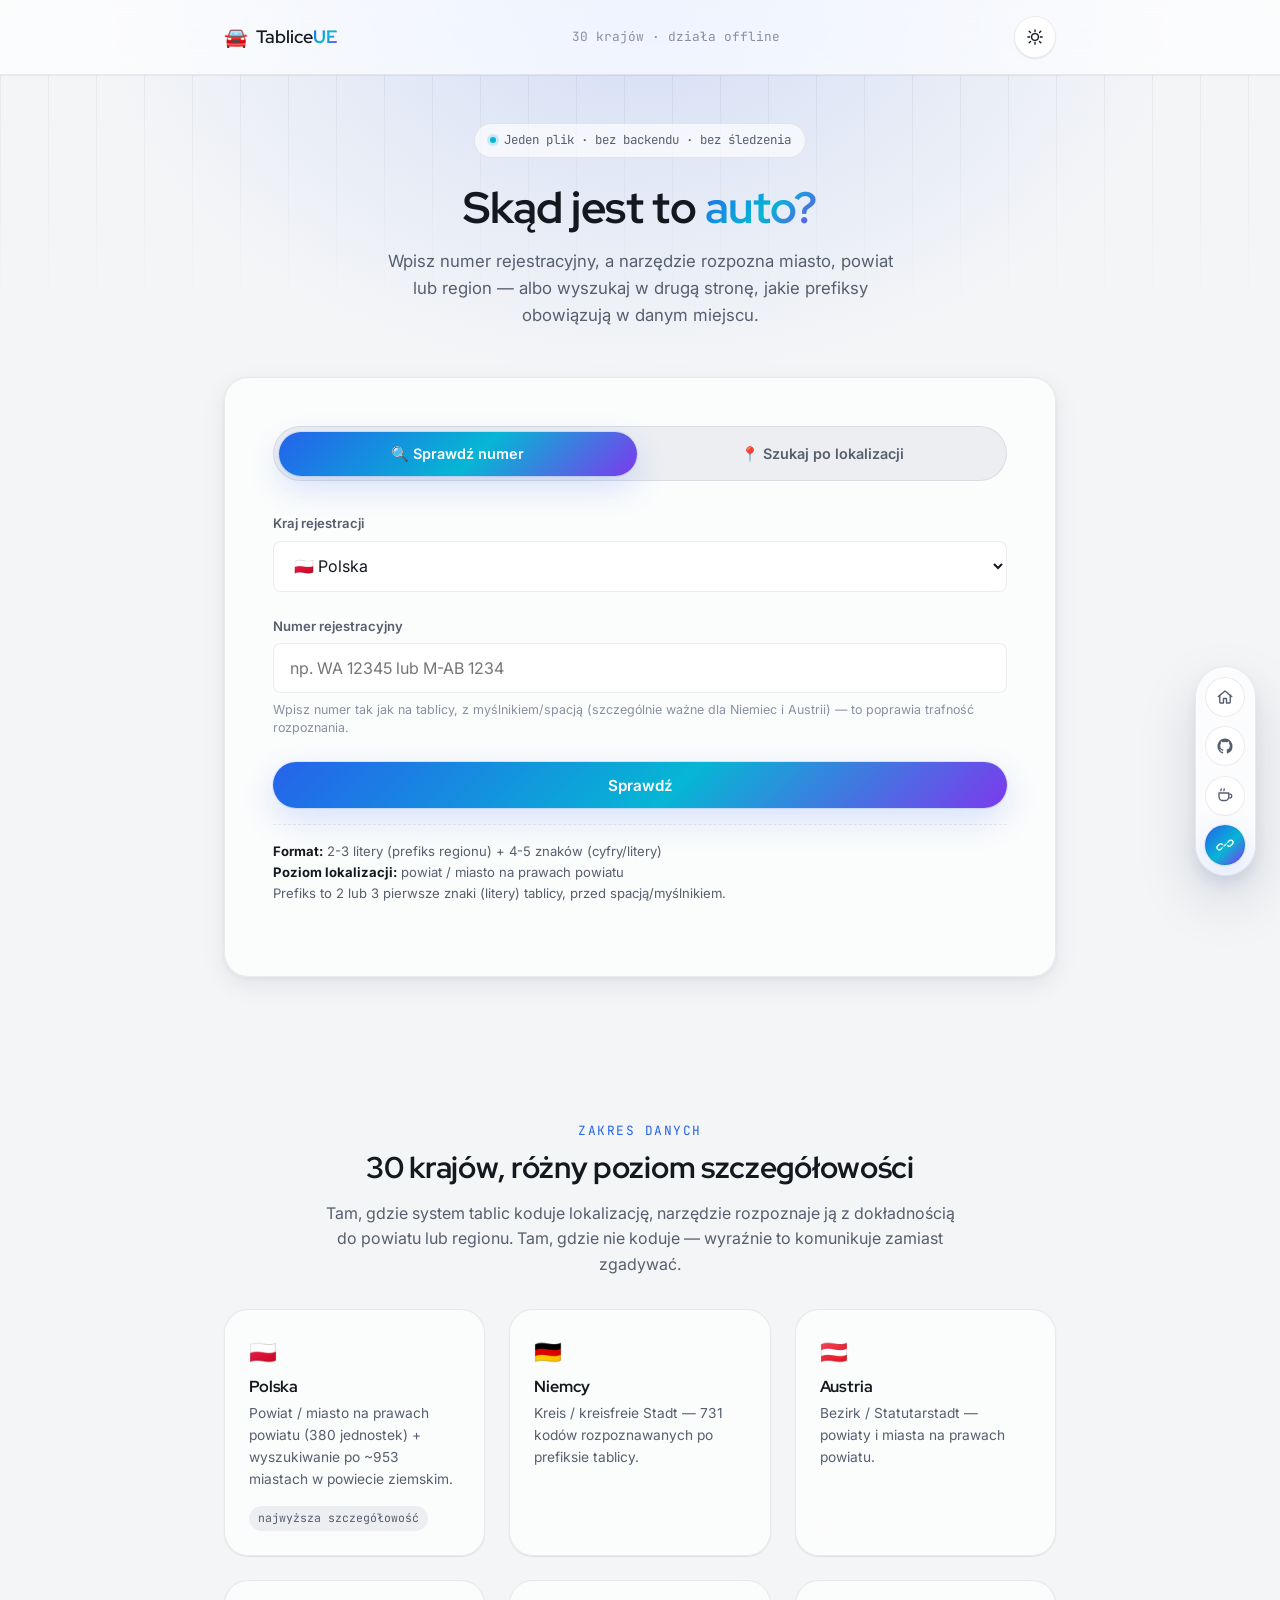
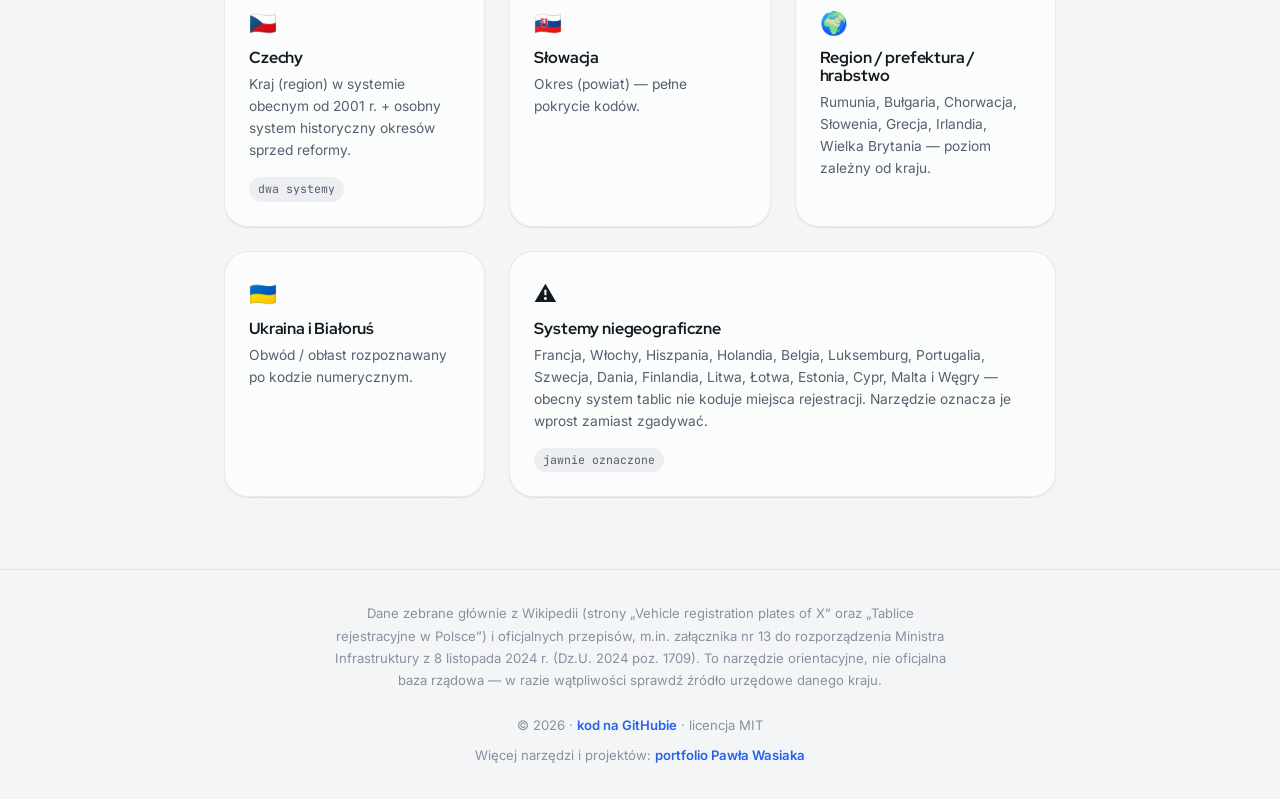
==== commit 56d52947: "Add files via upload" ====
--- a/index.html
+++ b/index.html
@@ -702,6 +702,61 @@
 .footer a { color: var(--accent-1); font-weight: 600; }
 .footer a:hover { text-decoration: underline; }
 
+.footer__portfolio {
+  display: inline-block;
+  margin-top: var(--space-1);
+}
+
+/* ---------------------------------------------------------------------
+   8b. PŁYWAK Z LINKAMI (link-dock)
+   Stały element w prawym dolnym rogu, obecny na każdej stronie —
+   wzorem linktree.wasiakpawel.pl (patrz odgórny styl projektu).
+--------------------------------------------------------------------- */
+.link-dock {
+  position: fixed;
+  right: var(--space-2);
+  bottom: var(--space-2);
+  z-index: 60;
+  display: flex;
+  flex-direction: column;
+  gap: 0.4rem;
+  padding: 0.4rem;
+  border-radius: var(--radius-pill);
+  background: var(--color-surface);
+  border: 1px solid var(--color-border);
+  backdrop-filter: blur(var(--blur-md)) saturate(150%);
+  -webkit-backdrop-filter: blur(var(--blur-md)) saturate(150%);
+  box-shadow: var(--shadow-lg);
+}
+
+.link-dock__item {
+  display: grid;
+  place-items: center;
+  width: 32px;
+  height: 32px;
+  border-radius: 50%;
+  color: var(--color-text-muted);
+  background: var(--color-surface-solid);
+  border: 1px solid var(--color-border);
+  transition: transform var(--transition-fast), color var(--transition-fast), box-shadow var(--transition-fast);
+}
+
+.link-dock__item svg { width: 15px; height: 15px; }
+
+.link-dock__item:hover {
+  transform: translateY(-2px) scale(1.05);
+  color: var(--accent-1);
+  box-shadow: var(--shadow-md);
+}
+
+.link-dock__item--accent {
+  color: #fff;
+  background: var(--gradient-accent);
+  box-shadow: var(--shadow-glow);
+}
+
+.link-dock__item--accent:hover { color: #fff; }
+
 /* ---------------------------------------------------------------------
    9. MIKROINTERAKCJE / ANIMACJE
 --------------------------------------------------------------------- */
@@ -722,6 +777,16 @@
 @media (min-width: 640px) {
   .navbar__meta { display: block; }
   .bento-grid { grid-template-columns: repeat(2, 1fr); }
+
+  .link-dock {
+    right: var(--space-3);
+    bottom: var(--space-3);
+    gap: 0.6rem;
+    padding: 0.6rem;
+  }
+
+  .link-dock__item { width: 40px; height: 40px; }
+  .link-dock__item svg { width: 18px; height: 18px; }
 }
 
 /* Desktop small ≥ 768px */
@@ -976,9 +1041,34 @@
         © <span id="year"></span> ·
         <a href="https://github.com/pwasiak30/tablice-rejestracyjne" target="_blank" rel="noopener noreferrer">kod na GitHubie</a>
         · licencja MIT
+        <br />
+        <span class="footer__portfolio">
+          Więcej narzędzi i projektów: <a href="https://pwasiak30.github.io/pawel-wasiak-portfolio/" target="_blank" rel="noopener noreferrer">portfolio Pawła Wasiaka</a>
+        </span>
       </p>
     </div>
   </footer>
+
+  <!-- ===========================================================
+       PŁYWAK Z LINKAMI (link-dock)
+       Stały element w prawym dolnym rogu, obecny na każdej stronie
+       zgodnie z odgórnym stylem projektu (wzorem linktree.wasiakpawel.pl).
+       Aby dodać/zmienić link, skopiuj wzorzec .link-dock__item.
+  ============================================================ -->
+  <nav class="link-dock" aria-label="Szybkie linki">
+    <a class="link-dock__item" href="https://pwasiak30.github.io/pawel-wasiak-portfolio/" target="_blank" rel="noopener noreferrer" aria-label="Portfolio / strona główna" title="Portfolio">
+      <svg width="18" height="18" viewBox="0 0 24 24" fill="none" aria-hidden="true"><path d="M3 11.5 12 4l9 7.5" stroke="currentColor" stroke-width="1.8" stroke-linecap="round" stroke-linejoin="round"/><path d="M5 10v9a1 1 0 0 0 1 1h4v-6h4v6h4a1 1 0 0 0 1-1v-9" stroke="currentColor" stroke-width="1.8" stroke-linecap="round" stroke-linejoin="round"/></svg>
+    </a>
+    <a class="link-dock__item" href="https://github.com/pwasiak30" target="_blank" rel="noopener noreferrer" aria-label="GitHub" title="GitHub">
+      <svg width="18" height="18" viewBox="0 0 24 24" fill="none" aria-hidden="true"><path d="M12 2C6.48 2 2 6.58 2 12.2c0 4.5 2.87 8.32 6.84 9.67.5.1.68-.22.68-.5v-1.75c-2.78.62-3.37-1.37-3.37-1.37-.46-1.2-1.11-1.52-1.11-1.52-.91-.64.07-.63.07-.63 1 .07 1.53 1.05 1.53 1.05.9 1.57 2.34 1.12 2.91.86.09-.67.35-1.12.64-1.38-2.22-.26-4.56-1.14-4.56-5.07 0-1.12.39-2.04 1.03-2.76-.1-.26-.45-1.31.1-2.72 0 0 .84-.28 2.75 1.05a9.3 9.3 0 0 1 5 0c1.9-1.33 2.74-1.05 2.74-1.05.56 1.41.21 2.46.1 2.72.65.72 1.03 1.64 1.03 2.76 0 3.94-2.34 4.8-4.57 5.06.36.32.68.94.68 1.9v2.82c0 .28.18.61.69.5A10.03 10.03 0 0 0 22 12.2C22 6.58 17.52 2 12 2Z" fill="currentColor"/></svg>
+    </a>
+    <a class="link-dock__item" href="https://suppi.pl/pawelwasiak" target="_blank" rel="noopener noreferrer" aria-label="Postaw kawę (Suppi)" title="Postaw kawę">
+      <svg width="18" height="18" viewBox="0 0 24 24" fill="none" aria-hidden="true"><path d="M4 8h13v5a5 5 0 0 1-5 5H9a5 5 0 0 1-5-5V8Z" stroke="currentColor" stroke-width="1.8" stroke-linejoin="round"/><path d="M17 9.5h1.5a2.5 2.5 0 0 1 0 5H17" stroke="currentColor" stroke-width="1.8" stroke-linecap="round"/><path d="M7 2.5c-.5 1 0 1.5-.5 2.5M11 2.5c-.5 1 0 1.5-.5 2.5" stroke="currentColor" stroke-width="1.8" stroke-linecap="round"/></svg>
+    </a>
+    <a class="link-dock__item link-dock__item--accent" href="https://linktree.wasiakpawel.pl/" target="_blank" rel="noopener noreferrer" aria-label="Pełny linktree" title="Wszystkie linki">
+      <svg width="18" height="18" viewBox="0 0 24 24" fill="none" aria-hidden="true"><path d="M10.5 13.5 13.5 10.5" stroke="currentColor" stroke-width="1.8" stroke-linecap="round"/><path d="M8.5 15.5 6.4 17.6a3 3 0 0 1-4.24-4.24L4.3 11.2a3 3 0 0 1 4.24 0" stroke="currentColor" stroke-width="1.8" stroke-linecap="round" stroke-linejoin="round"/><path d="M15.5 8.5l2.1-2.1a3 3 0 1 1 4.24 4.24L19.7 12.8a3 3 0 0 1-4.24 0" stroke="currentColor" stroke-width="1.8" stroke-linecap="round" stroke-linejoin="round"/></svg>
+    </a>
+  </nav>
 
   <!-- ===========================================================
        DANE — osadzone jako JSON, żeby cała aplikacja działała
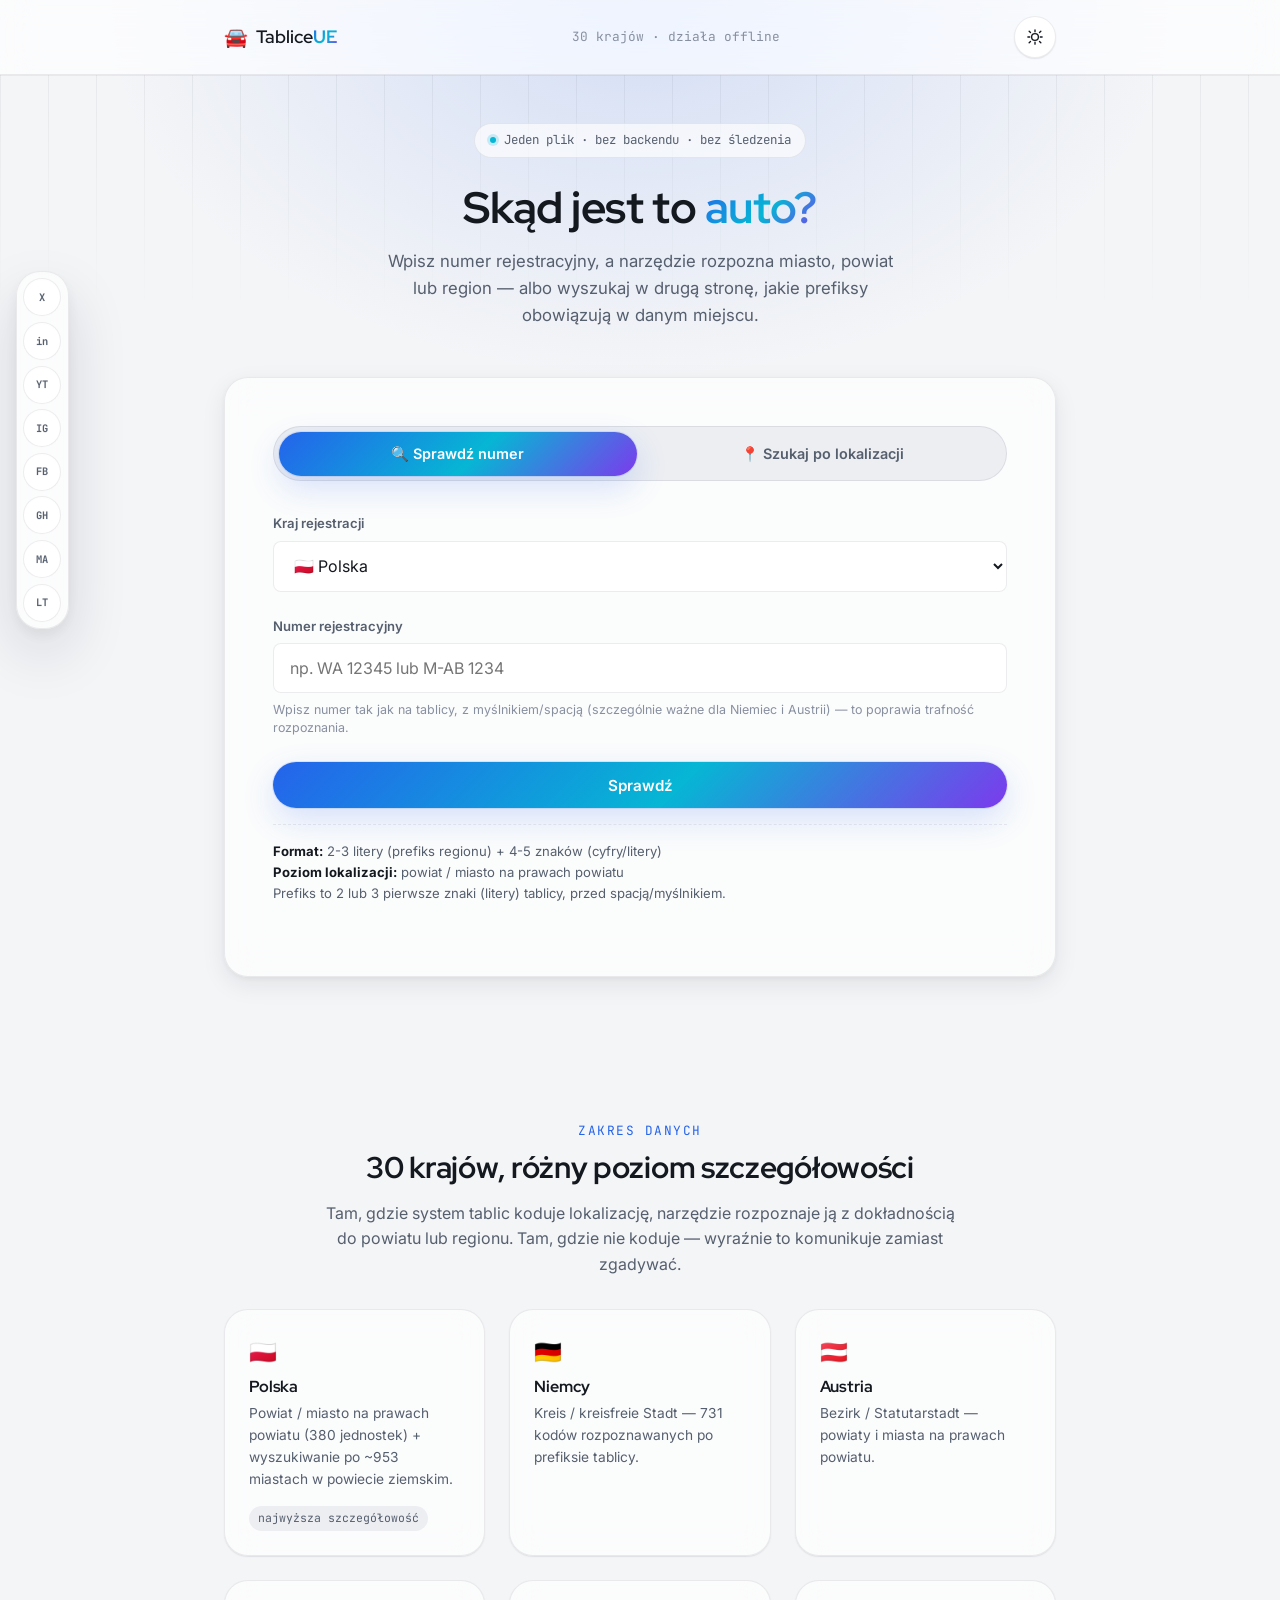
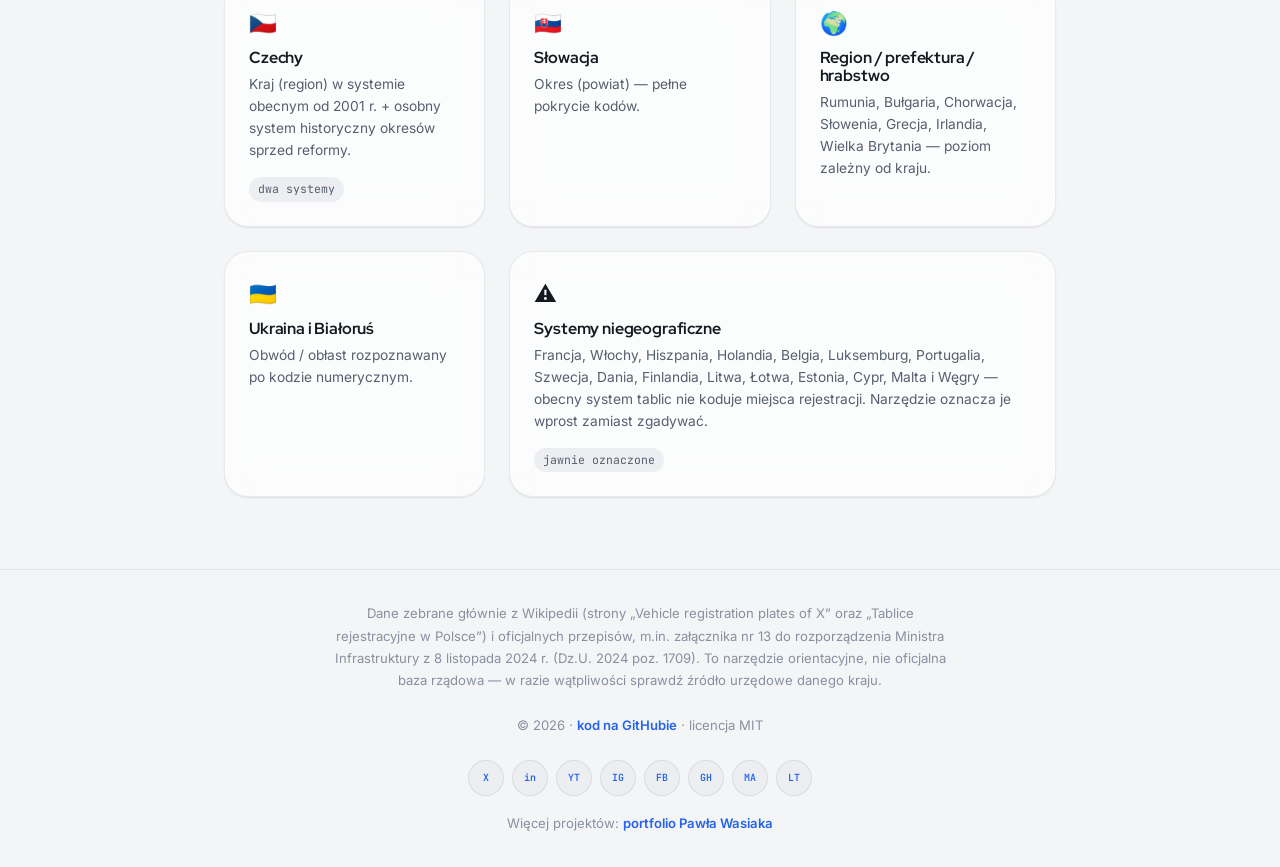
==== commit a5aea385: "Add files via upload" ====
--- a/index.html
+++ b/index.html
@@ -35,9 +35,10 @@
    6. Karta narzędzia (zakładki, formularze, wyniki)
    7. Bento Grid (zakres krajów)
    8. Stopka
-   9. Mikrointerakcje / animacje
-   10. Media queries (mobile-first)
-   11. Dostępność (focus-visible, prefers-reduced-motion)
+   9. Social FAB + linki społecznościowe (obowiązkowe na każdej stronie)
+   10. Mikrointerakcje / animacje
+   11. Media queries (mobile-first)
+   12. Dostępność (focus-visible, prefers-reduced-motion)
 ===================================================================== */
 
 /* ---------------------------------------------------------------------
@@ -702,63 +703,120 @@
 .footer a { color: var(--accent-1); font-weight: 600; }
 .footer a:hover { text-decoration: underline; }
 
+/* Rząd ikon social w stopce — ten sam zestaw co .social-fab, wyśrodkowany */
+.social-links {
+  display: flex;
+  flex-wrap: wrap;
+  justify-content: center;
+  gap: 0.5rem;
+  margin-top: var(--space-3);
+}
+
+.social-links__link {
+  width: 36px;
+  height: 36px;
+  display: grid;
+  place-items: center;
+  border-radius: 50%;
+  font-family: var(--font-mono);
+  font-size: 0.62rem;
+  font-weight: 700;
+  color: var(--color-text-muted);
+  background: var(--color-bg-alt);
+  border: 1px solid var(--color-border);
+  transition: color var(--transition-fast), border-color var(--transition-fast), transform var(--transition-fast);
+}
+
+.social-links__link:hover {
+  color: var(--accent-1);
+  border-color: var(--accent-1);
+  transform: translateY(-2px);
+}
+
 .footer__portfolio {
-  display: inline-block;
-  margin-top: var(--space-1);
+  margin-top: var(--space-2);
+  font-size: 0.82rem;
+}
+
+.footer__portfolio a { color: var(--accent-1); font-weight: 600; }
+.footer__portfolio a:hover { text-decoration: underline; }
+
+/* ---------------------------------------------------------------------
+   9. SOCIAL FAB — pasek z linkami autora (obowiązkowy, patrz
+   claude/styl-wizualny.md). Statyczny, bez JS do rozwijania.
+   Mobile (<768px): pozioma pigułka na dole. Desktop (≥768px): pionowa
+   kolumna przy lewej krawędzi. Ten sam zestaw linków co .social-links
+   w stopce powyżej — przy zmianie zaktualizuj OBA miejsca.
+--------------------------------------------------------------------- */
+.social-fab {
+  position: fixed;
+  z-index: 60;
+  display: flex;
+  gap: 0.35rem;
+  padding: 0.4rem;
+  background: var(--color-surface);
+  border: 1px solid var(--color-border);
+  backdrop-filter: blur(var(--blur-md));
+  -webkit-backdrop-filter: blur(var(--blur-md));
+  box-shadow: var(--shadow-lg);
+
+  /* Mobile: pozioma pigułka, wyśrodkowana na dole ekranu */
+  left: 50%;
+  bottom: var(--space-2);
+  transform: translateX(-50%);
+  border-radius: var(--radius-pill);
+  max-width: calc(100vw - var(--space-3));
+  overflow-x: auto;
+}
+
+.social-fab__list {
+  display: flex;
+  gap: 0.35rem;
+}
+
+.social-fab__link {
+  width: 38px;
+  height: 38px;
+  flex-shrink: 0;
+  display: grid;
+  place-items: center;
+  border-radius: 50%;
+  font-family: var(--font-mono);
+  font-size: 0.65rem;
+  font-weight: 700;
+  letter-spacing: 0.02em;
+  color: var(--color-text-muted);
+  background: var(--color-surface-solid);
+  border: 1px solid var(--color-border);
+  transition: color var(--transition-fast), background var(--transition-fast), transform var(--transition-fast), box-shadow var(--transition-fast);
+}
+
+.social-fab__link:hover {
+  color: #fff;
+  background: var(--gradient-accent);
+  transform: translateY(-2px);
+  box-shadow: var(--shadow-glow);
+}
+
+/* Desktop ≥768px: FAB przechodzi w pionową kolumnę przy lewej krawędzi */
+@media (min-width: 768px) {
+  .social-fab {
+    left: var(--space-2);
+    bottom: auto;
+    top: 50%;
+    transform: translateY(-50%);
+    border-radius: var(--radius-lg);
+    max-width: none;
+    overflow-x: visible;
+  }
+
+  .social-fab__list {
+    flex-direction: column;
+  }
 }
 
 /* ---------------------------------------------------------------------
-   8b. PŁYWAK Z LINKAMI (link-dock)
-   Stały element w prawym dolnym rogu, obecny na każdej stronie —
-   wzorem linktree.wasiakpawel.pl (patrz odgórny styl projektu).
---------------------------------------------------------------------- */
-.link-dock {
-  position: fixed;
-  right: var(--space-2);
-  bottom: var(--space-2);
-  z-index: 60;
-  display: flex;
-  flex-direction: column;
-  gap: 0.4rem;
-  padding: 0.4rem;
-  border-radius: var(--radius-pill);
-  background: var(--color-surface);
-  border: 1px solid var(--color-border);
-  backdrop-filter: blur(var(--blur-md)) saturate(150%);
-  -webkit-backdrop-filter: blur(var(--blur-md)) saturate(150%);
-  box-shadow: var(--shadow-lg);
-}
-
-.link-dock__item {
-  display: grid;
-  place-items: center;
-  width: 32px;
-  height: 32px;
-  border-radius: 50%;
-  color: var(--color-text-muted);
-  background: var(--color-surface-solid);
-  border: 1px solid var(--color-border);
-  transition: transform var(--transition-fast), color var(--transition-fast), box-shadow var(--transition-fast);
-}
-
-.link-dock__item svg { width: 15px; height: 15px; }
-
-.link-dock__item:hover {
-  transform: translateY(-2px) scale(1.05);
-  color: var(--accent-1);
-  box-shadow: var(--shadow-md);
-}
-
-.link-dock__item--accent {
-  color: #fff;
-  background: var(--gradient-accent);
-  box-shadow: var(--shadow-glow);
-}
-
-.link-dock__item--accent:hover { color: #fff; }
-
-/* ---------------------------------------------------------------------
-   9. MIKROINTERAKCJE / ANIMACJE
+   10. MIKROINTERAKCJE / ANIMACJE
 --------------------------------------------------------------------- */
 .hero__inner, .tool-card {
   animation: rise 640ms var(--ease) both;
@@ -770,23 +828,13 @@
 }
 
 /* ---------------------------------------------------------------------
-   10. MEDIA QUERIES — MOBILE FIRST
+   11. MEDIA QUERIES — MOBILE FIRST
 --------------------------------------------------------------------- */
 
 /* Tablet ≥ 640px */
 @media (min-width: 640px) {
   .navbar__meta { display: block; }
   .bento-grid { grid-template-columns: repeat(2, 1fr); }
-
-  .link-dock {
-    right: var(--space-3);
-    bottom: var(--space-3);
-    gap: 0.6rem;
-    padding: 0.6rem;
-  }
-
-  .link-dock__item { width: 40px; height: 40px; }
-  .link-dock__item svg { width: 18px; height: 18px; }
 }
 
 /* Desktop small ≥ 768px */
@@ -800,7 +848,7 @@
 }
 
 /* ---------------------------------------------------------------------
-   11. DOSTĘPNOŚĆ
+   12. DOSTĘPNOŚĆ
 --------------------------------------------------------------------- */
 a:focus-visible,
 button:focus-visible,
@@ -1027,6 +1075,28 @@
   </main>
 
   <!-- ===========================================================
+       SOCIAL FAB — stały, statyczny pasek z linkami autora.
+       OBOWIĄZKOWY na każdej stronie w tym design systemie (patrz
+       claude/styl-wizualny.md w projekcie „Projekty spoza psychologii").
+       Bez JS do rozwijania — zwykła lista linków, zawsze widoczna.
+       Mobile: pigułka na dole. Desktop (≥768px): pionowa kolumna
+       przy lewej krawędzi. Ten sam zestaw linków jest też w stopce
+       (.social-links) — przy zmianie zaktualizuj OBA miejsca.
+  ============================================================ -->
+  <nav class="social-fab" aria-label="Media społecznościowe">
+    <ul class="social-fab__list">
+      <li><a class="social-fab__link" href="https://x.com/wasiak_dsm" target="_blank" rel="noopener noreferrer" aria-label="X (Twitter)">X</a></li>
+      <li><a class="social-fab__link" href="https://www.linkedin.com/in/pwasiak30" target="_blank" rel="noopener noreferrer" aria-label="LinkedIn">in</a></li>
+      <li><a class="social-fab__link" href="https://www.youtube.com/@psychologia.wasiak" target="_blank" rel="noopener noreferrer" aria-label="YouTube">YT</a></li>
+      <li><a class="social-fab__link" href="https://www.instagram.com/psychologia.wasiak/" target="_blank" rel="noopener noreferrer" aria-label="Instagram">IG</a></li>
+      <li><a class="social-fab__link" href="https://www.facebook.com/psychologia.wasiak" target="_blank" rel="noopener noreferrer" aria-label="Facebook">FB</a></li>
+      <li><a class="social-fab__link" href="https://github.com/pwasiak30" target="_blank" rel="noopener noreferrer" aria-label="GitHub">GH</a></li>
+      <li><a class="social-fab__link" href="https://mastodon.social/@s3in610" target="_blank" rel="noopener noreferrer" aria-label="Mastodon">MA</a></li>
+      <li><a class="social-fab__link" href="https://linktree.wasiakpawel.pl/" target="_blank" rel="noopener noreferrer" aria-label="Linktree">LT</a></li>
+    </ul>
+  </nav>
+
+  <!-- ===========================================================
        STOPKA
   ============================================================ -->
   <footer class="footer" id="footer">
@@ -1041,34 +1111,24 @@
         © <span id="year"></span> ·
         <a href="https://github.com/pwasiak30/tablice-rejestracyjne" target="_blank" rel="noopener noreferrer">kod na GitHubie</a>
         · licencja MIT
-        <br />
-        <span class="footer__portfolio">
-          Więcej narzędzi i projektów: <a href="https://pwasiak30.github.io/pawel-wasiak-portfolio/" target="_blank" rel="noopener noreferrer">portfolio Pawła Wasiaka</a>
-        </span>
       </p>
+
+      <!-- Rząd ikon social — ten sam zestaw co .social-fab powyżej -->
+      <ul class="social-links" aria-label="Media społecznościowe">
+        <li><a class="social-links__link" href="https://x.com/wasiak_dsm" target="_blank" rel="noopener noreferrer" aria-label="X (Twitter)">X</a></li>
+        <li><a class="social-links__link" href="https://www.linkedin.com/in/pwasiak30" target="_blank" rel="noopener noreferrer" aria-label="LinkedIn">in</a></li>
+        <li><a class="social-links__link" href="https://www.youtube.com/@psychologia.wasiak" target="_blank" rel="noopener noreferrer" aria-label="YouTube">YT</a></li>
+        <li><a class="social-links__link" href="https://www.instagram.com/psychologia.wasiak/" target="_blank" rel="noopener noreferrer" aria-label="Instagram">IG</a></li>
+        <li><a class="social-links__link" href="https://www.facebook.com/psychologia.wasiak" target="_blank" rel="noopener noreferrer" aria-label="Facebook">FB</a></li>
+        <li><a class="social-links__link" href="https://github.com/pwasiak30" target="_blank" rel="noopener noreferrer" aria-label="GitHub">GH</a></li>
+        <li><a class="social-links__link" href="https://mastodon.social/@s3in610" target="_blank" rel="noopener noreferrer" aria-label="Mastodon">MA</a></li>
+        <li><a class="social-links__link" href="https://linktree.wasiakpawel.pl/" target="_blank" rel="noopener noreferrer" aria-label="Linktree">LT</a></li>
+      </ul>
+
+      <!-- Odwołanie tekstowe do portfolio — obowiązkowe, pod linią copyright -->
+      <p class="footer__portfolio">Więcej projektów: <a href="https://linktree.wasiakpawel.pl/" target="_blank" rel="noopener noreferrer">portfolio Pawła Wasiaka</a></p>
     </div>
   </footer>
-
-  <!-- ===========================================================
-       PŁYWAK Z LINKAMI (link-dock)
-       Stały element w prawym dolnym rogu, obecny na każdej stronie
-       zgodnie z odgórnym stylem projektu (wzorem linktree.wasiakpawel.pl).
-       Aby dodać/zmienić link, skopiuj wzorzec .link-dock__item.
-  ============================================================ -->
-  <nav class="link-dock" aria-label="Szybkie linki">
-    <a class="link-dock__item" href="https://pwasiak30.github.io/pawel-wasiak-portfolio/" target="_blank" rel="noopener noreferrer" aria-label="Portfolio / strona główna" title="Portfolio">
-      <svg width="18" height="18" viewBox="0 0 24 24" fill="none" aria-hidden="true"><path d="M3 11.5 12 4l9 7.5" stroke="currentColor" stroke-width="1.8" stroke-linecap="round" stroke-linejoin="round"/><path d="M5 10v9a1 1 0 0 0 1 1h4v-6h4v6h4a1 1 0 0 0 1-1v-9" stroke="currentColor" stroke-width="1.8" stroke-linecap="round" stroke-linejoin="round"/></svg>
-    </a>
-    <a class="link-dock__item" href="https://github.com/pwasiak30" target="_blank" rel="noopener noreferrer" aria-label="GitHub" title="GitHub">
-      <svg width="18" height="18" viewBox="0 0 24 24" fill="none" aria-hidden="true"><path d="M12 2C6.48 2 2 6.58 2 12.2c0 4.5 2.87 8.32 6.84 9.67.5.1.68-.22.68-.5v-1.75c-2.78.62-3.37-1.37-3.37-1.37-.46-1.2-1.11-1.52-1.11-1.52-.91-.64.07-.63.07-.63 1 .07 1.53 1.05 1.53 1.05.9 1.57 2.34 1.12 2.91.86.09-.67.35-1.12.64-1.38-2.22-.26-4.56-1.14-4.56-5.07 0-1.12.39-2.04 1.03-2.76-.1-.26-.45-1.31.1-2.72 0 0 .84-.28 2.75 1.05a9.3 9.3 0 0 1 5 0c1.9-1.33 2.74-1.05 2.74-1.05.56 1.41.21 2.46.1 2.72.65.72 1.03 1.64 1.03 2.76 0 3.94-2.34 4.8-4.57 5.06.36.32.68.94.68 1.9v2.82c0 .28.18.61.69.5A10.03 10.03 0 0 0 22 12.2C22 6.58 17.52 2 12 2Z" fill="currentColor"/></svg>
-    </a>
-    <a class="link-dock__item" href="https://suppi.pl/pawelwasiak" target="_blank" rel="noopener noreferrer" aria-label="Postaw kawę (Suppi)" title="Postaw kawę">
-      <svg width="18" height="18" viewBox="0 0 24 24" fill="none" aria-hidden="true"><path d="M4 8h13v5a5 5 0 0 1-5 5H9a5 5 0 0 1-5-5V8Z" stroke="currentColor" stroke-width="1.8" stroke-linejoin="round"/><path d="M17 9.5h1.5a2.5 2.5 0 0 1 0 5H17" stroke="currentColor" stroke-width="1.8" stroke-linecap="round"/><path d="M7 2.5c-.5 1 0 1.5-.5 2.5M11 2.5c-.5 1 0 1.5-.5 2.5" stroke="currentColor" stroke-width="1.8" stroke-linecap="round"/></svg>
-    </a>
-    <a class="link-dock__item link-dock__item--accent" href="https://linktree.wasiakpawel.pl/" target="_blank" rel="noopener noreferrer" aria-label="Pełny linktree" title="Wszystkie linki">
-      <svg width="18" height="18" viewBox="0 0 24 24" fill="none" aria-hidden="true"><path d="M10.5 13.5 13.5 10.5" stroke="currentColor" stroke-width="1.8" stroke-linecap="round"/><path d="M8.5 15.5 6.4 17.6a3 3 0 0 1-4.24-4.24L4.3 11.2a3 3 0 0 1 4.24 0" stroke="currentColor" stroke-width="1.8" stroke-linecap="round" stroke-linejoin="round"/><path d="M15.5 8.5l2.1-2.1a3 3 0 1 1 4.24 4.24L19.7 12.8a3 3 0 0 1-4.24 0" stroke="currentColor" stroke-width="1.8" stroke-linecap="round" stroke-linejoin="round"/></svg>
-    </a>
-  </nav>
 
   <!-- ===========================================================
        DANE — osadzone jako JSON, żeby cała aplikacja działała
